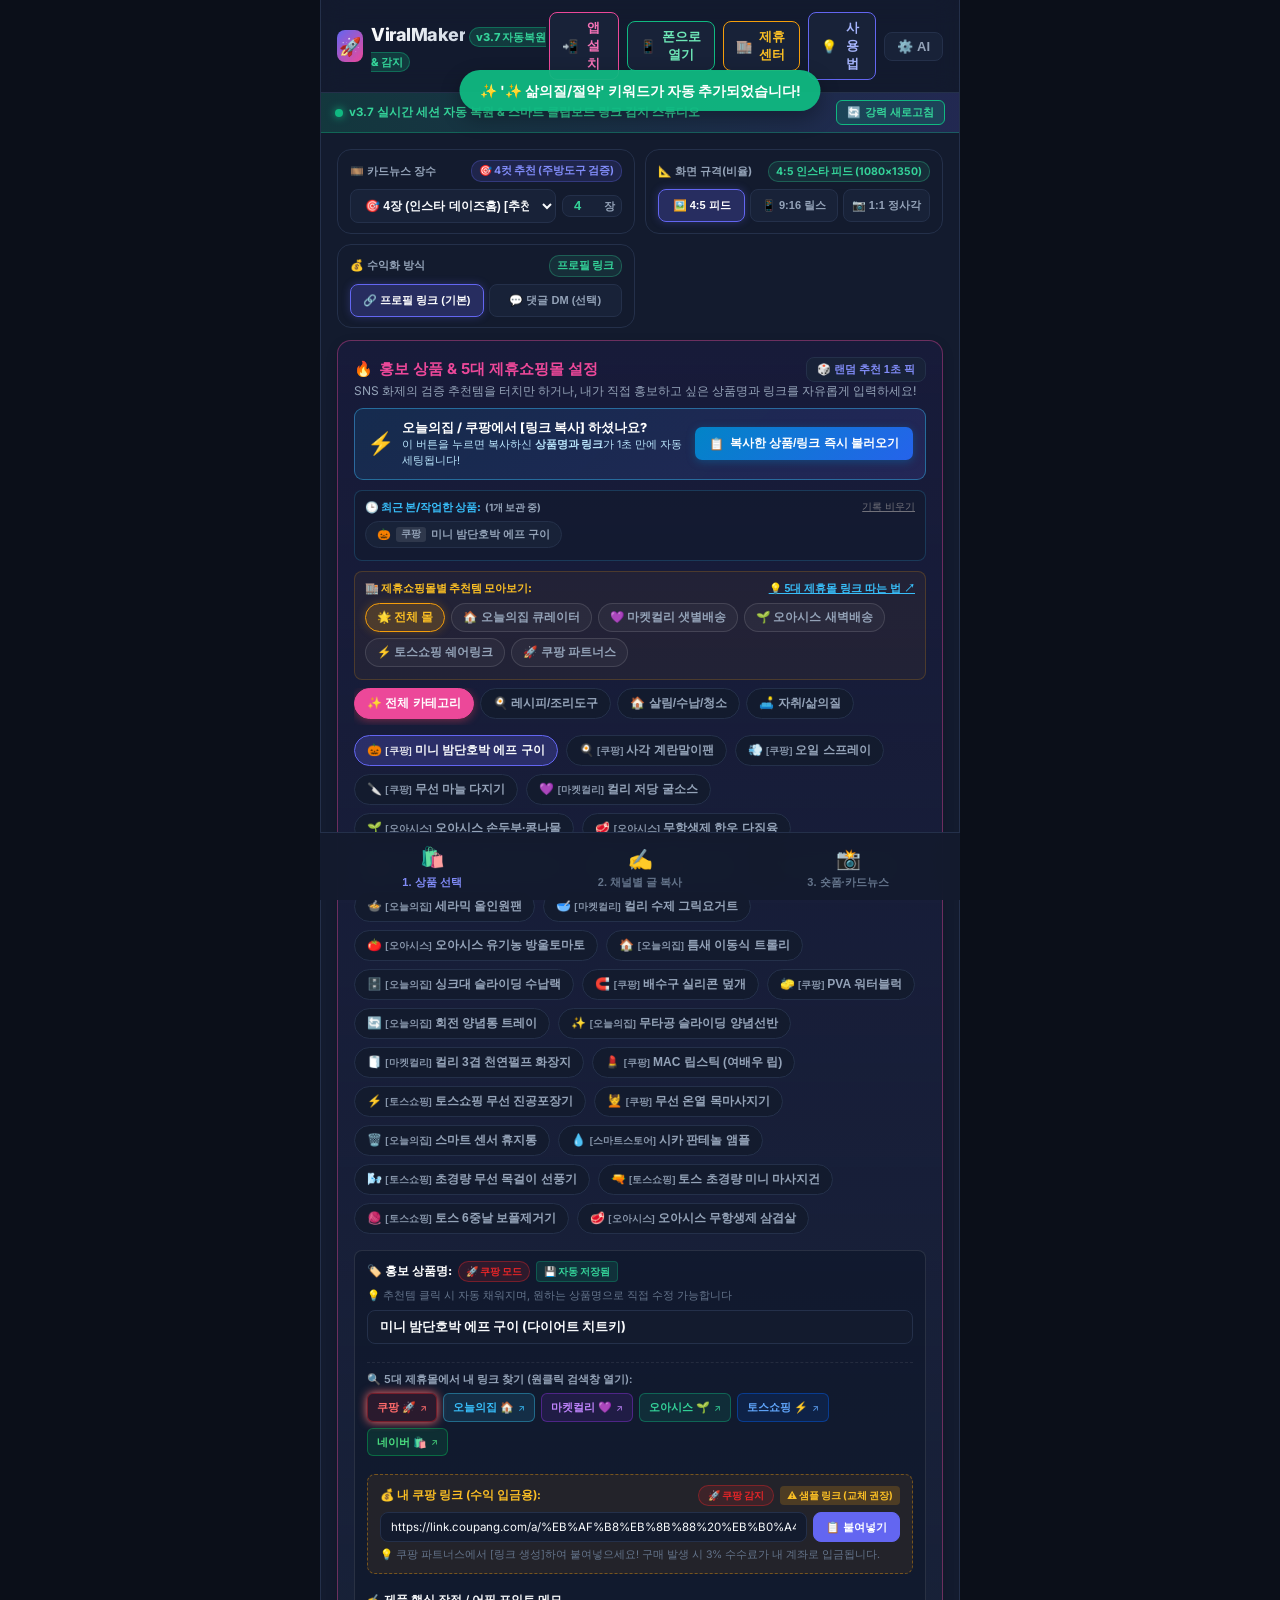
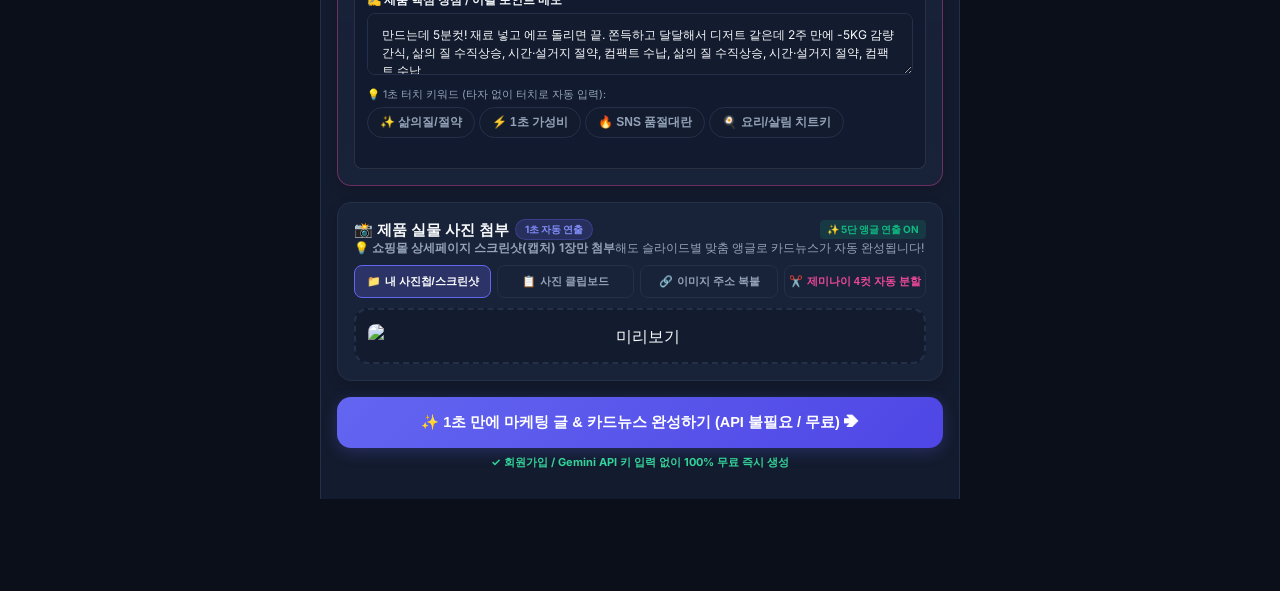
==== viralmaker_portable.html @ d04eb34d "ViralMaker v3.7: 실시간 세션 자동 복원 & 스마트 클립보드 링크 감지 & 최근 작업 히스토리 (20260930_181345)" ====
<!DOCTYPE html>
<html lang="ko">
<head>
  <meta charset="UTF-8">
  <meta name="viewport" content="width=device-width, initial-scale=1.0, maximum-scale=1.0, user-scalable=no">
  <title>ViralMaker - 모바일 제품 홍보글 & 카드뉴스 자동 생성기</title>
  
  <!-- Fonts -->
  <link rel="preconnect" href="https://fonts.googleapis.com">
  <link rel="preconnect" href="https://fonts.gstatic.com" crossorigin>
  <link href="https://fonts.googleapis.com/css2?family=Inter:wght@400;500;600;700;800;900&family=Noto+Sans+JP:wght@400;500;700;900&family=Noto+Sans+KR:wght@400;500;700;900&display=swap" rel="stylesheet">
  
  <!-- Cache Control (항상 최신 버전 로드) -->
  <meta http-equiv="Cache-Control" content="no-cache, no-store, must-revalidate">
  <meta http-equiv="Pragma" content="no-cache">
  <meta http-equiv="Expires" content="0">

  <style>
/**
 * style.css
 * 모바일 퍼스트(Mobile-First) 반응형 디자인 시스템 & 카드뉴스 스튜디오 스타일
 */

:root {
  --bg-app: #0B0F19;
  --bg-surface: #131B2E;
  --bg-card: #182238;
  --bg-elevated: #1F2C49;
  
  --primary: #6366F1;
  --primary-hover: #4F46E5;
  --primary-light: #818CF8;
  --primary-glow: rgba(99, 102, 241, 0.25);
  
  --accent-cyan: #06B6D4;
  --accent-pink: #EC4899;
  --accent-orange: #F97316;
  
  --text-main: #F8FAFC;
  --text-muted: #94A3B8;
  --text-dim: #64748B;
  
  --border-subtle: #24304A;
  --border-active: #475569;
  
  --success: #10B981;
  --success-bg: rgba(16, 185, 129, 0.15);
  --warning: #F59E0B;
  --danger: #EF4444;

  --bottom-bar-height: 68px;
  --radius-sm: 8px;
  --radius-md: 14px;
  --radius-lg: 20px;
  --radius-full: 9999px;
}

* {
  margin: 0;
  padding: 0;
  box-sizing: border-box;
  -webkit-tap-highlight-color: transparent;
}

body {
  background-color: var(--bg-app);
  color: var(--text-main);
  font-family: -apple-system, BlinkMacSystemFont, "Apple SD Gothic Neo", "Pretendard", "Inter", sans-serif;
  line-height: 1.5;
  overflow-x: hidden;
  padding-bottom: calc(var(--bottom-bar-height) + env(safe-area-inset-bottom, 0px) + 24px);
}

/* App Container (스마트폰 최적화 최대 너비) */
.app-container {
  max-width: 640px;
  margin: 0 auto;
  min-height: 100vh;
  position: relative;
  background: var(--bg-surface);
  border-left: 1px solid var(--border-subtle);
  border-right: 1px solid var(--border-subtle);
}

/* Header */
.app-header {
  position: sticky;
  top: 0;
  z-index: 100;
  background: rgba(19, 27, 46, 0.85);
  backdrop-filter: blur(12px);
  -webkit-backdrop-filter: blur(12px);
  border-bottom: 1px solid var(--border-subtle);
  padding: 12px 16px;
  display: flex;
  justify-content: space-between;
  align-items: center;
}

.logo-wrapper {
  display: flex;
  align-items: center;
  gap: 8px;
}

.logo-icon {
  width: 32px;
  height: 32px;
  background: linear-gradient(135deg, var(--primary), var(--accent-pink));
  border-radius: var(--radius-sm);
  display: flex;
  align-items: center;
  justify-content: center;
  font-size: 18px;
}

.logo-text {
  font-size: 18px;
  font-weight: 800;
  letter-spacing: -0.5px;
  background: linear-gradient(135deg, #FFFFFF, #CBD5E1);
  -webkit-background-clip: text;
  -webkit-text-fill-color: transparent;
}

.logo-badge {
  font-size: 11px;
  font-weight: 700;
  padding: 2px 6px;
  background: var(--primary-glow);
  color: var(--primary-light);
  border: 1px solid rgba(99, 102, 241, 0.3);
  border-radius: var(--radius-full);
}

.header-actions {
  display: flex;
  gap: 8px;
  align-items: center;
}

.btn-header {
  background: var(--bg-card);
  border: 1px solid var(--border-subtle);
  color: var(--text-muted);
  font-size: 13px;
  font-weight: 600;
  padding: 6px 12px;
  border-radius: var(--radius-sm);
  cursor: pointer;
  display: flex;
  align-items: center;
  gap: 4px;
  transition: all 0.2s;
}

.btn-header:hover {
  color: var(--text-main);
  border-color: var(--primary-light);
}

/* Tabs Views */
.tab-view {
  display: none;
  padding: 16px;
  animation: fadeIn 0.25s ease-out;
}

.tab-view.active {
  display: block;
}

@keyframes fadeIn {
  from { opacity: 0; transform: translateY(6px); }
  to { opacity: 1; transform: translateY(0); }
}

/* Common Card & Form Styles */
.section-card {
  background: var(--bg-card);
  border: 1px solid var(--border-subtle);
  border-radius: var(--radius-md);
  padding: 16px;
  margin-bottom: 16px;
  box-shadow: 0 4px 12px rgba(0, 0, 0, 0.15);
}

.section-title {
  font-size: 15px;
  font-weight: 700;
  margin-bottom: 12px;
  display: flex;
  align-items: center;
  justify-content: space-between;
  gap: 8px;
}

.section-desc {
  font-size: 12px;
  color: var(--text-muted);
  margin-top: -6px;
  margin-bottom: 14px;
}

/* 🎯 2-Way Mode Selector Bar */
.mode-selector-bar {
  display: flex;
  background: var(--bg-card);
  border: 1px solid var(--border-subtle);
  border-radius: var(--radius-md);
  padding: 5px;
  gap: 8px;
  margin-bottom: 14px;
}

.mode-pill-btn {
  flex: 1;
  background: transparent;
  border: 1px solid transparent;
  border-radius: var(--radius-sm);
  padding: 10px 12px;
  cursor: pointer;
  display: flex;
  align-items: center;
  gap: 10px;
  text-align: left;
  transition: all 0.25s ease;
  user-select: none;
}

.mode-pill-btn .mode-icon {
  font-size: 22px;
  flex-shrink: 0;
}

.mode-pill-btn .mode-text-wrap {
  display: flex;
  flex-direction: column;
}

.mode-pill-btn .mode-title {
  font-size: 13px;
  font-weight: 800;
  color: var(--text-muted);
  transition: color 0.2s;
}

.mode-pill-btn .mode-sub {
  font-size: 10px;
  color: var(--text-dim);
}

.mode-pill-btn.active {
  background: linear-gradient(135deg, rgba(99, 102, 241, 0.25), rgba(236, 72, 153, 0.2));
  border-color: rgba(99, 102, 241, 0.6);
  box-shadow: 0 4px 14px rgba(99, 102, 241, 0.2);
}

.mode-pill-btn.active .mode-title {
  color: #FFFFFF;
}

.mode-pill-btn.active .mode-sub {
  color: #A5B4FC;
}

/* Preset Hero Card */
.preset-hero-card {
  border-color: rgba(236, 72, 153, 0.4);
  background: linear-gradient(180deg, rgba(30, 27, 75, 0.4) 0%, var(--bg-card) 100%);
  position: relative;
  overflow: hidden;
}

.category-scroll-row {
  display: flex;
  gap: 6px;
  overflow-x: auto;
  padding-bottom: 6px;
  margin-bottom: 10px;
  -webkit-overflow-scrolling: touch;
  scrollbar-width: none;
}
.category-scroll-row::-webkit-scrollbar {
  display: none;
}

.selected-product-summary {
  background: rgba(15, 23, 42, 0.65);
  border: 1px solid rgba(255, 255, 255, 0.1);
  border-radius: var(--radius-sm);
  padding: 10px 12px;
  display: flex;
  flex-direction: column;
  gap: 8px;
  margin-top: 10px;
}

.selected-product-header {
  display: flex;
  justify-content: space-between;
  align-items: center;
  flex-wrap: wrap;
  gap: 6px;
}

.platform-search-hint {
  font-size: 10.5px;
  color: var(--text-dim);
}

.platform-mini-badge {
  font-size: 10px;
  font-weight: 700;
  padding: 2px 7px;
  border-radius: 9999px;
  background: rgba(228, 37, 40, 0.15);
  color: #ff6b6b;
  border: 1px solid rgba(228, 37, 40, 0.3);
  transition: all 0.2s ease;
}

.platform-search-toolbar {
  display: flex;
  flex-direction: column;
  gap: 6px;
  border-top: 1px dashed rgba(255, 255, 255, 0.08);
  padding-top: 8px;
}

.platform-search-label {
  font-size: 11px;
  font-weight: 600;
  color: var(--text-muted);
}

.platform-btn-row {
  display: flex;
  flex-wrap: wrap;
  gap: 6px;
}

.platform-quick-btn {
  display: inline-flex;
  align-items: center;
  gap: 4px;
  padding: 5px 9px;
  font-size: 11px;
  font-weight: 600;
  border-radius: 6px;
  text-decoration: none;
  cursor: pointer;
  transition: all 0.2s cubic-bezier(0.16, 1, 0.3, 1);
  border: 1px solid rgba(255, 255, 255, 0.08);
  background: rgba(255, 255, 255, 0.04);
  color: var(--text-main);
  user-select: none;
}

.platform-quick-btn:hover {
  transform: translateY(-1px);
  filter: brightness(1.2);
  box-shadow: 0 4px 12px rgba(0, 0, 0, 0.3);
}

.platform-quick-btn.active {
  box-shadow: 0 0 10px currentColor;
  font-weight: 700;
}

.platform-quick-btn.coupang {
  border-color: rgba(228, 37, 40, 0.4);
  background: rgba(228, 37, 40, 0.12);
  color: #ff6b6b;
}

.platform-quick-btn.ohou {
  border-color: rgba(53, 197, 240, 0.4);
  background: rgba(53, 197, 240, 0.12);
  color: #38bdf8;
}

.platform-quick-btn.kurly {
  border-color: rgba(147, 51, 234, 0.4);
  background: rgba(147, 51, 234, 0.12);
  color: #c084fc;
}

.platform-quick-btn.oasis {
  border-color: rgba(16, 185, 129, 0.4);
  background: rgba(16, 185, 129, 0.12);
  color: #34d399;
}

.platform-quick-btn.toss {
  border-color: rgba(0, 100, 255, 0.4);
  background: rgba(0, 100, 255, 0.12);
  color: #60a5fa;
}

.platform-quick-btn.smartstore {
  border-color: rgba(3, 199, 90, 0.4);
  background: rgba(3, 199, 90, 0.12);
  color: #4ade80;
}

.platform-pill {
  font-size: 11px;
  font-weight: 700;
  padding: 2px 9px;
  border-radius: 9999px;
  background: rgba(99, 102, 241, 0.15);
  color: #a5b4fc;
  border: 1px solid rgba(99, 102, 241, 0.3);
  transition: all 0.2s ease;
}

/* 🏬 5대 제휴쇼핑몰 모아보기 필터 바 (짤림 현상 원천 방지: 자동 줄바꿈) */
.platform-filter-bar {
  display: flex;
  gap: 6px;
  flex-wrap: wrap;
  padding-bottom: 4px;
}

.platform-filter-chip {
  padding: 6px 11px;
  font-size: 11.5px;
  font-weight: 700;
  border-radius: 20px;
  border: 1px solid rgba(255, 255, 255, 0.12);
  background: rgba(255, 255, 255, 0.04);
  color: var(--text-muted);
  cursor: pointer;
  white-space: nowrap;
  display: inline-flex;
  align-items: center;
  gap: 4px;
  transition: all 0.2s cubic-bezier(0.16, 1, 0.3, 1);
  user-select: none;
}

.platform-filter-chip:hover {
  transform: translateY(-1px);
  border-color: rgba(255, 255, 255, 0.3);
  color: #FFFFFF;
}

.platform-filter-chip.active {
  background: rgba(245, 158, 11, 0.2);
  border-color: #f59e0b;
  color: #fbbf24;
  box-shadow: 0 0 10px rgba(245, 158, 11, 0.25);
}

.platform-filter-chip[data-platform="ohou"].active {
  background: rgba(56, 189, 248, 0.2);
  border-color: #38bdf8;
  color: #38bdf8;
  box-shadow: 0 0 10px rgba(56, 189, 248, 0.25);
}

.platform-filter-chip[data-platform="kurly"].active {
  background: rgba(192, 132, 252, 0.2);
  border-color: #c084fc;
  color: #c084fc;
  box-shadow: 0 0 10px rgba(192, 132, 252, 0.25);
}

.platform-filter-chip[data-platform="oasis"].active {
  background: rgba(52, 211, 153, 0.2);
  border-color: #34d399;
  color: #34d399;
  box-shadow: 0 0 10px rgba(52, 211, 153, 0.25);
}

.platform-filter-chip[data-platform="toss"].active {
  background: rgba(96, 165, 250, 0.2);
  border-color: #60a5fa;
  color: #60a5fa;
  box-shadow: 0 0 10px rgba(96, 165, 250, 0.25);
}

.platform-filter-chip[data-platform="coupang"].active {
  background: rgba(255, 107, 107, 0.2);
  border-color: #ff6b6b;
  color: #ff6b6b;
  box-shadow: 0 0 10px rgba(255, 107, 107, 0.25);
}

/* 🏬 5대 제휴센터 모달 카드 */
.affiliate-modal-card {
  max-width: 520px;
  width: 95%;
  text-align: left;
  padding: 22px 18px;
  max-height: 85vh;
  overflow-y: auto;
  border: 1px solid rgba(245, 158, 11, 0.4);
}

.affiliate-mall-card {
  background: var(--bg-surface);
  border: 1px solid var(--border-subtle);
  border-radius: var(--radius-sm);
  padding: 12px 14px;
  margin-bottom: 10px;
  transition: border-color 0.2s;
}

.affiliate-mall-card:hover {
  border-color: var(--primary-light);
}

.affiliate-mall-header {
  display: flex;
  justify-content: space-between;
  align-items: center;
  margin-bottom: 6px;
}

.affiliate-mall-title {
  font-size: 13.5px;
  font-weight: 800;
  display: flex;
  align-items: center;
  gap: 6px;
}

.affiliate-mall-commission {
  font-size: 11px;
  font-weight: 800;
  padding: 2px 7px;
  border-radius: 4px;
}

.affiliate-mall-how {
  font-size: 11px;
  color: var(--text-muted);
  line-height: 1.45;
  margin-bottom: 8px;
  white-space: pre-line;
}

.affiliate-mall-actions {
  display: flex;
  gap: 6px;
}

.affiliate-mall-btn {
  font-size: 11px;
  font-weight: 700;
  padding: 6px 10px;
  border-radius: 6px;
  border: 1px solid rgba(255, 255, 255, 0.15);
  background: rgba(255, 255, 255, 0.06);
  color: var(--text-main);
  text-decoration: none;
  cursor: pointer;
  display: inline-flex;
  align-items: center;
  gap: 4px;
}

.affiliate-mall-btn:hover {
  background: rgba(255, 255, 255, 0.12);
  color: #fff;
}

.photo-upload-card {
  margin-top: 12px;
}

.tag-optional {
  font-size: 10px;
  font-weight: 700;
  padding: 2px 7px;
  border-radius: 4px;
  background: rgba(148, 163, 184, 0.15);
  color: var(--text-dim);
}

.upload-box.compact {
  padding: 14px 12px;
}

.input-group {
  margin-bottom: 14px;
  display: flex;
  flex-direction: column;
  gap: 6px;
}

.input-label {
  font-size: 13px;
  font-weight: 600;
  color: var(--text-main);
  display: flex;
  align-items: center;
  gap: 6px;
}

.input-label span.req {
  color: var(--accent-pink);
}

.input-control, .textarea-control, .select-control {
  width: 100%;
  background: var(--bg-surface);
  border: 1px solid var(--border-subtle);
  color: var(--text-main);
  padding: 12px 14px;
  border-radius: var(--radius-sm);
  font-size: 14px;
  font-family: inherit;
  transition: border-color 0.2s, box-shadow 0.2s;
}

.input-control:focus, .textarea-control:focus, .select-control:focus {
  outline: none;
  border-color: var(--primary);
  box-shadow: 0 0 0 3px var(--primary-glow);
}

.textarea-control {
  resize: vertical;
  min-height: 80px;
  line-height: 1.5;
}

/* Sample Presets Quick Load Chips */
.preset-chips {
  display: flex;
  gap: 8px;
  overflow-x: auto;
  padding-bottom: 6px;
  margin-bottom: 14px;
}

.preset-chip {
  background: var(--bg-surface);
  border: 1px solid var(--border-subtle);
  color: var(--text-muted);
  font-size: 12px;
  font-weight: 600;
  padding: 6px 12px;
  border-radius: var(--radius-full);
  cursor: pointer;
  white-space: nowrap;
  transition: all 0.2s;
}

.preset-chip:hover, .preset-chip.active {
  background: var(--primary-glow);
  border-color: var(--primary);
  color: var(--text-main);
}

.viral-cat-btn {
  background: var(--bg-surface);
  border: 1px solid var(--border-subtle);
  color: var(--text-muted);
  font-size: 12px;
  font-weight: 700;
  padding: 6px 12px;
  border-radius: var(--radius-full);
  cursor: pointer;
  white-space: nowrap;
  transition: all 0.2s;
}

.viral-cat-btn.active {
  background: var(--accent-pink);
  border-color: var(--accent-pink);
  color: #ffffff;
  box-shadow: 0 2px 8px rgba(244, 63, 94, 0.4);
}


/* Image Upload Area */
.upload-box {
  border: 2px dashed var(--border-subtle);
  background: var(--bg-surface);
  border-radius: var(--radius-md);
  padding: 20px 16px;
  text-align: center;
  cursor: pointer;
  transition: all 0.2s;
  display: flex;
  flex-direction: column;
  align-items: center;
  justify-content: center;
  gap: 8px;
}

.upload-box:hover {
  border-color: var(--primary);
  background: rgba(99, 102, 241, 0.05);
}

.upload-preview {
  width: 100%;
  max-height: 180px;
  object-fit: cover;
  border-radius: var(--radius-sm);
  display: none;
}

/* Action Buttons */
.btn-primary-large {
  width: 100%;
  background: linear-gradient(135deg, var(--primary), var(--primary-hover));
  color: #FFFFFF;
  border: none;
  padding: 16px;
  border-radius: var(--radius-md);
  font-size: 16px;
  font-weight: 700;
  cursor: pointer;
  box-shadow: 0 4px 15px var(--primary-glow);
  display: flex;
  align-items: center;
  justify-content: center;
  gap: 8px;
  transition: transform 0.15s ease, filter 0.2s ease;
}

.btn-primary-large:active {
  transform: scale(0.98);
  filter: brightness(1.1);
}

/* Channel Navigation (Tab 2) */
.channel-nav-container {
  margin-bottom: 12px;
}

.primary-channel-pills {
  display: grid;
  grid-template-columns: repeat(3, 1fr);
  gap: 8px;
  margin-bottom: 8px;
}

.primary-channel-pills .channel-pill {
  display: flex;
  flex-direction: column;
  align-items: center;
  justify-content: center;
  text-align: center;
  padding: 10px 6px;
  min-width: 0;
  gap: 4px;
  border-radius: var(--radius-sm);
  background: var(--bg-surface);
  border: 1px solid var(--border-subtle);
  transition: all 0.2s ease;
}

.primary-channel-pills .channel-pill .ch-icon {
  font-size: 20px;
}

.primary-channel-pills .channel-pill .ch-info {
  display: flex;
  flex-direction: column;
  align-items: center;
  gap: 2px;
  width: 100%;
}

.primary-channel-pills .channel-pill .ch-name {
  font-size: 12px;
  font-weight: 700;
  color: var(--text-main);
  white-space: nowrap;
  overflow: hidden;
  text-overflow: ellipsis;
}

.primary-channel-pills .channel-pill .ch-badge {
  font-size: 9px;
  padding: 2px 6px;
  border-radius: 4px;
  background: rgba(255, 255, 255, 0.1);
  color: var(--text-muted);
  font-weight: 600;
}

.primary-channel-pills .channel-pill .ch-badge.hot {
  background: rgba(239, 68, 68, 0.25);
  color: #FCA5A5;
  border: 1px solid rgba(239, 68, 68, 0.4);
}

.primary-channel-pills .channel-pill.active {
  background: linear-gradient(135deg, rgba(99, 102, 241, 0.35), rgba(168, 85, 247, 0.3));
  border-color: var(--primary);
  box-shadow: 0 4px 12px var(--primary-glow);
}

.primary-channel-pills .channel-pill.active .ch-name {
  color: #FFFFFF;
}

.global-channels-drawer {
  background: var(--bg-surface);
  border: 1px solid var(--border-subtle);
  border-radius: var(--radius-sm);
  padding: 8px 12px;
  font-size: 12px;
  color: var(--text-muted);
  margin-top: 6px;
}

.global-channels-drawer summary {
  cursor: pointer;
  font-weight: 700;
  outline: none;
  user-select: none;
}

.global-pills-row {
  display: flex;
  gap: 8px;
  margin-top: 8px;
  flex-wrap: wrap;
}

.global-pills-row .channel-pill {
  flex: 1;
  padding: 8px 10px;
  font-size: 11px;
}

.channel-pill {
  background: var(--bg-surface);
  border: 1px solid var(--border-subtle);
  color: var(--text-muted);
  font-size: 12px;
  font-weight: 700;
  padding: 7px 12px;
  border-radius: var(--radius-sm);
  cursor: pointer;
  display: flex;
  align-items: center;
  gap: 6px;
  transition: all 0.2s;
  flex: 1;
  min-width: 130px;
  justify-content: center;
}

.channel-pill:hover {
  border-color: var(--primary-light);
  color: var(--text-main);
}

.channel-pill.active {
  background: var(--primary);
  border-color: var(--primary);
  color: #FFFFFF;
  box-shadow: 0 2px 10px var(--primary-glow);
}

.pill-badge {
  font-size: 10px;
  padding: 1px 6px;
  border-radius: 4px;
  background: rgba(255, 255, 255, 0.15);
  color: #FFFFFF;
  font-weight: 600;
}

.channel-pill.active .pill-badge {
  background: rgba(0, 0, 0, 0.25);
}

.channel-info-box {
  background: var(--bg-surface);
  border-left: 3px solid var(--primary);
  padding: 10px 12px;
  border-radius: var(--radius-sm);
  font-size: 12px;
  color: var(--text-muted);
  margin-bottom: 12px;
  line-height: 1.4;
}

/* CardNews Photo Info Bar */
.cardnews-photo-bar {
  display: flex;
  justify-content: space-between;
  align-items: center;
  background: rgba(99, 102, 241, 0.08);
  border: 1px solid rgba(99, 102, 241, 0.25);
  border-radius: var(--radius-sm);
  padding: 8px 12px;
  margin-bottom: 12px;
  gap: 8px;
}

/* Copy Output Area */
.copy-textarea {
  width: 100%;
  height: 280px;
  background: var(--bg-surface);
  border: 1px solid var(--border-subtle);
  border-radius: var(--radius-sm);
  color: var(--text-main);
  padding: 14px;
  font-size: 14px;
  line-height: 1.6;
  font-family: inherit;
  resize: vertical;
}

.copy-footer-actions {
  display: flex;
  justify-content: space-between;
  align-items: center;
  margin-top: 10px;
  flex-wrap: wrap;
  gap: 8px;
}

.char-counter {
  font-size: 12px;
  color: var(--text-dim);
}

.btn-copy {
  background: linear-gradient(135deg, var(--primary), var(--primary-hover));
  color: #FFFFFF;
  border: none;
  padding: 10px 20px;
  border-radius: var(--radius-sm);
  font-size: 14px;
  font-weight: 700;
  cursor: pointer;
  display: flex;
  align-items: center;
  gap: 6px;
  transition: transform 0.1s ease;
}

.btn-copy:active {
  transform: scale(0.97);
}

.btn-regen {
  background: var(--bg-surface);
  color: var(--text-muted);
  border: 1px solid var(--border-subtle);
  padding: 10px 14px;
  border-radius: var(--radius-sm);
  font-size: 13px;
  font-weight: 600;
  cursor: pointer;
}

/* Threads 2-Step Safety Panel */
.threads-safety-banner {
  background: linear-gradient(135deg, rgba(16, 185, 129, 0.15), rgba(59, 130, 246, 0.15));
  border: 1px solid rgba(16, 185, 129, 0.4);
  border-radius: var(--radius-sm);
  padding: 10px 14px;
  margin-bottom: 14px;
  font-size: 12px;
  line-height: 1.5;
  color: #34D399;
}

.threads-step-box {
  background: var(--bg-surface);
  border: 1px solid var(--border-subtle);
  border-radius: var(--radius-sm);
  padding: 12px;
  margin-bottom: 12px;
}

.threads-step-header {
  display: flex;
  justify-content: space-between;
  align-items: center;
  margin-bottom: 8px;
  flex-wrap: wrap;
  gap: 6px;
}

.threads-step-title {
  font-size: 13px;
  font-weight: 700;
  color: var(--text-main);
  display: flex;
  align-items: center;
  gap: 6px;
}

.btn-copy-step {
  background: linear-gradient(135deg, var(--primary), var(--primary-hover));
  color: #FFFFFF;
  border: none;
  padding: 6px 14px;
  border-radius: var(--radius-sm);
  font-size: 12px;
  font-weight: 700;
  cursor: pointer;
  display: flex;
  align-items: center;
  gap: 4px;
  transition: transform 0.1s ease;
}

.btn-copy-step:active {
  transform: scale(0.96);
}

.btn-copy-step.comment-btn {
  background: linear-gradient(135deg, #10B981, #059669);
}


/* Card News Studio (Tab 3) */
.cardnews-controls {
  display: flex;
  gap: 8px;
  align-items: center;
  margin-bottom: 12px;
  flex-wrap: wrap;
}

.ratio-toggle {
  display: flex;
  background: var(--bg-surface);
  border-radius: var(--radius-sm);
  padding: 3px;
  border: 1px solid var(--border-subtle);
  gap: 4px;
}

.ratio-btn {
  background: var(--bg-card);
  border: 1px solid var(--border-subtle);
  color: var(--text-muted);
  font-size: 11.5px;
  font-weight: 700;
  padding: 6px 10px;
  border-radius: 6px;
  cursor: pointer;
  transition: all 0.2s cubic-bezier(0.4, 0, 0.2, 1);
  display: inline-flex;
  align-items: center;
  justify-content: center;
  gap: 3px;
}

.ratio-btn:hover {
  color: var(--text-main);
  border-color: rgba(99, 102, 241, 0.4);
}

.ratio-btn.active {
  background: linear-gradient(135deg, #10b981, #059669);
  border-color: #10b981;
  color: #FFFFFF;
  font-weight: 800;
  box-shadow: 0 2px 10px rgba(16, 185, 129, 0.4);
}

.ratio-btn.active[data-ratio="9:16"] {
  background: linear-gradient(135deg, #6366f1, #4f46e5);
  border-color: #6366f1;
  box-shadow: 0 2px 10px rgba(99, 102, 241, 0.4);
}

.ratio-btn.active[data-ratio="1:1"] {
  background: linear-gradient(135deg, #ec4899, #db2777);
  border-color: #ec4899;
  box-shadow: 0 2px 10px rgba(236, 72, 153, 0.4);
}

.pill-tag-rec {
  font-size: 9px;
  padding: 1px 5px;
  border-radius: 4px;
  background: rgba(255, 255, 255, 0.25);
  color: #FFFFFF;
  font-weight: 800;
  margin-left: 2px;
}

/* 📐 캔버스 바로 위 원터치 화면 규격 바 */
.canvas-ratio-quick-bar {
  display: flex;
  align-items: center;
  justify-content: space-between;
  gap: 8px;
  margin-bottom: 12px;
  background: var(--bg-surface);
  padding: 9px 12px;
  border-radius: var(--radius-md);
  border: 1px solid rgba(99, 102, 241, 0.3);
  box-shadow: 0 2px 8px rgba(0, 0, 0, 0.15);
}

.ratio-header-left {
  display: flex;
  align-items: center;
  gap: 6px;
  white-space: nowrap;
}

.current-ratio-label {
  font-size: 11.5px;
  font-weight: 800;
  color: #34d399;
}

.ratio-btn-group {
  display: flex;
  gap: 5px;
  flex-wrap: wrap;
  justify-content: flex-end;
}

.lang-btn {
  transition: all 0.2s ease;
}

.lang-btn:active {
  transform: scale(0.96);
}

/* Canvas Preview Wrapper */
.canvas-wrapper {
  position: relative;
  width: 100%;
  min-height: 380px;
  display: flex;
  justify-content: center;
  align-items: center;
  margin-bottom: 14px;
  background: #000000;
  border-radius: var(--radius-md);
  padding: 14px;
  box-shadow: inset 0 2px 12px rgba(0, 0, 0, 0.7);
  overflow: hidden;
}

/* 캔버스 상단 우측 실시간 비율 뱃지 */
.canvas-ratio-badge {
  position: absolute;
  top: 10px;
  right: 12px;
  background: rgba(15, 23, 42, 0.9);
  backdrop-filter: blur(8px);
  border: 1px solid rgba(52, 211, 153, 0.6);
  border-radius: 20px;
  padding: 3px 10px;
  font-size: 11px;
  color: #34d399;
  font-weight: 800;
  pointer-events: none;
  z-index: 5;
  letter-spacing: -0.2px;
  box-shadow: 0 4px 12px rgba(0, 0, 0, 0.5);
  transition: all 0.25s ease;
}

#cardnews-canvas {
  width: 100%;
  max-width: 340px;
  height: auto;
  aspect-ratio: 4 / 5;
  border-radius: var(--radius-sm);
  box-shadow: 0 10px 30px rgba(0, 0, 0, 0.5);
  transition: max-width 0.25s cubic-bezier(0.4, 0, 0.2, 1), aspect-ratio 0.25s cubic-bezier(0.4, 0, 0.2, 1);
  display: block;
}

/* Slide Navigation Bar */
.slide-nav {
  display: flex;
  justify-content: space-between;
  align-items: center;
  background: var(--bg-surface);
  border: 1px solid var(--border-subtle);
  border-radius: var(--radius-md);
  padding: 10px 14px;
  margin-bottom: 16px;
}

.slide-nav-btn {
  background: var(--bg-card);
  border: 1px solid var(--border-subtle);
  color: var(--text-main);
  padding: 8px 14px;
  border-radius: var(--radius-sm);
  font-size: 13px;
  font-weight: 700;
  cursor: pointer;
}

.slide-nav-btn:disabled {
  opacity: 0.4;
  cursor: not-allowed;
}

.slide-indicator-text {
  font-size: 14px;
  font-weight: 800;
  color: var(--text-main);
}

/* Theme selector bar */
.theme-selector {
  display: flex;
  gap: 8px;
  overflow-x: auto;
  padding-bottom: 8px;
  margin-bottom: 14px;
}

.theme-chip {
  flex-shrink: 0;
  display: flex;
  align-items: center;
  gap: 6px;
  background: var(--bg-surface);
  border: 1px solid var(--border-subtle);
  padding: 6px 12px;
  border-radius: var(--radius-full);
  font-size: 12px;
  font-weight: 600;
  color: var(--text-muted);
  cursor: pointer;
}

.theme-chip.active {
  border-color: var(--primary);
  color: #FFFFFF;
  background: var(--primary-glow);
}

.theme-dot {
  width: 12px;
  height: 12px;
  border-radius: 50%;
}

/* Quick Download Actions Grid */
.download-grid {
  display: grid;
  grid-template-columns: 1fr 1fr;
  gap: 10px;
  margin-top: 14px;
}

.btn-download-action {
  background: var(--bg-surface);
  border: 1px solid var(--border-subtle);
  color: var(--text-main);
  padding: 12px;
  border-radius: var(--radius-sm);
  font-size: 13px;
  font-weight: 700;
  cursor: pointer;
  display: flex;
  align-items: center;
  justify-content: center;
  gap: 6px;
  transition: all 0.2s;
}

.btn-download-action.primary {
  background: var(--primary);
  border-color: var(--primary);
  color: #FFFFFF;
  grid-column: span 2;
  font-size: 15px;
  padding: 14px;
}

.btn-download-action:hover {
  border-color: var(--primary);
}

/* Instagram Feed Simulator (Tab 4) */
.insta-simulator {
  background: #000000;
  border: 1px solid var(--border-subtle);
  border-radius: var(--radius-md);
  overflow: hidden;
  max-width: 420px;
  margin: 0 auto;
}

.insta-header {
  padding: 12px 14px;
  display: flex;
  align-items: center;
  justify-content: space-between;
  border-bottom: 1px solid #1A1A1A;
}

.insta-profile {
  display: flex;
  align-items: center;
  gap: 10px;
}

.insta-avatar {
  width: 34px;
  height: 34px;
  border-radius: 50%;
  background: linear-gradient(135deg, #F59E0B, #EC4899, #8B5CF6);
  padding: 2px;
}

.insta-avatar-inner {
  width: 100%;
  height: 100%;
  border-radius: 50%;
  background: #182238;
  display: flex;
  align-items: center;
  justify-content: center;
  font-size: 14px;
}

.insta-name {
  font-size: 13px;
  font-weight: 700;
  color: #FFFFFF;
}

.insta-image-preview {
  width: 100%;
  display: block;
}

.insta-actions-bar {
  padding: 10px 14px;
  display: flex;
  justify-content: space-between;
  font-size: 20px;
  color: #FFFFFF;
}

.insta-caption-box {
  padding: 0 14px 14px 14px;
  font-size: 13px;
  line-height: 1.5;
  color: #E2E8F0;
  white-space: pre-wrap;
  max-height: 200px;
  overflow-y: auto;
}

/* Bottom Navigation Bar (Fixed for Mobile) */
.bottom-nav {
  position: fixed;
  bottom: 0;
  left: 0;
  right: 0;
  max-width: 640px;
  margin: 0 auto;
  height: calc(var(--bottom-bar-height) + env(safe-area-inset-bottom, 0px));
  background: rgba(19, 27, 46, 0.95);
  backdrop-filter: blur(14px);
  -webkit-backdrop-filter: blur(14px);
  border-top: 1px solid var(--border-subtle);
  display: flex;
  justify-content: space-around;
  align-items: flex-start;
  z-index: 200;
  padding: 6px 8px env(safe-area-inset-bottom, 0px) 8px;
}

.nav-item {
  flex: 1;
  background: none;
  border: none;
  display: flex;
  flex-direction: column;
  align-items: center;
  justify-content: center;
  gap: 4px;
  color: var(--text-dim);
  cursor: pointer;
  padding: 8px 0;
  transition: all 0.2s;
}

.nav-icon {
  font-size: 20px;
  transition: transform 0.2s;
}

.nav-label {
  font-size: 11px;
  font-weight: 600;
}

.nav-item.active {
  color: var(--primary-light);
}

.nav-item.active .nav-icon {
  transform: translateY(-2px);
}

/* Mobile Image Save Modal */
.modal-overlay {
  position: fixed;
  top: 0;
  left: 0;
  right: 0;
  bottom: 0;
  background: rgba(0, 0, 0, 0.85);
  backdrop-filter: blur(6px);
  z-index: 1000;
  display: none;
  align-items: center;
  justify-content: center;
  padding: 20px;
}

.modal-overlay.active {
  display: flex;
}

.modal-card {
  background: var(--bg-card);
  border: 1px solid var(--border-subtle);
  border-radius: var(--radius-lg);
  max-width: 440px;
  width: 100%;
  padding: 20px;
  box-shadow: 0 20px 40px rgba(0, 0, 0, 0.5);
  text-align: center;
}

.modal-image {
  width: 100%;
  max-height: 55vh;
  object-fit: contain;
  border-radius: var(--radius-md);
  margin-bottom: 14px;
  border: 1px solid var(--border-subtle);
}

.modal-tip {
  font-size: 13px;
  color: var(--accent-cyan);
  font-weight: 700;
  margin-bottom: 16px;
  background: rgba(6, 182, 212, 0.1);
  padding: 10px;
  border-radius: var(--radius-sm);
}

/* Modal Multi-Gallery Safe Save Styles */
.modal-gallery-container {
  max-height: 58vh;
  overflow-y: auto;
  display: flex;
  flex-direction: column;
  gap: 14px;
  margin-bottom: 12px;
  padding-right: 4px;
  -webkit-overflow-scrolling: touch;
}

.modal-gallery-item {
  background: var(--bg-surface);
  border: 1px solid var(--border-subtle);
  border-radius: var(--radius-md);
  padding: 10px;
  text-align: center;
}

.modal-gallery-item-header {
  display: flex;
  justify-content: space-between;
  align-items: center;
  margin-bottom: 8px;
}

.modal-gallery-item-title {
  font-size: 12px;
  font-weight: 800;
  color: #fbbf24;
}

.modal-gallery-btn-save {
  font-size: 11px;
  padding: 5px 12px;
  border-radius: 6px;
  background: var(--primary);
  color: #ffffff;
  border: none;
  font-weight: 700;
  cursor: pointer;
  display: inline-flex;
  align-items: center;
  gap: 4px;
  transition: background 0.2s;
}

.modal-gallery-btn-save:hover {
  background: var(--primary-hover);
}

.modal-gallery-item img {
  width: 100%;
  max-height: 380px;
  object-fit: contain;
  border-radius: var(--radius-sm);
  display: block;
  margin: 0 auto 6px auto;
  border: 1px solid rgba(255, 255, 255, 0.08);
  box-shadow: 0 4px 14px rgba(0, 0, 0, 0.3);
}

.modal-gallery-item-hint {
  font-size: 10.5px;
  color: var(--text-dim);
}

/* Toast Feedback */
.toast-msg {
  position: fixed;
  top: 70px;
  left: 50%;
  transform: translateX(-50%) translateY(-20px);
  background: rgba(16, 185, 129, 0.95);
  color: #FFFFFF;
  padding: 10px 20px;
  border-radius: var(--radius-full);
  font-size: 14px;
  font-weight: 700;
  box-shadow: 0 8px 20px rgba(0, 0, 0, 0.3);
  z-index: 9999;
  opacity: 0;
  pointer-events: none;
  transition: all 0.3s cubic-bezier(0.4, 0, 0.2, 1);
  display: flex;
  align-items: center;
  gap: 8px;
}

.toast-msg.show {
  transform: translateX(-50%) translateY(0);
  opacity: 1;
}

/* Responsive adjustments */
@media (max-width: 480px) {
  .app-header {
    padding: 10px 14px;
  }
  .section-card {
    padding: 14px;
  }
  .copy-textarea {
    height: 240px;
  }
}

/* Card News Action Stack & Glowing Save (Tab 3) */
.cardnews-action-stack {
  display: flex;
  flex-direction: column;
  gap: 10px;
  margin-top: 14px;
}

.glowing-btn-save {
  background: linear-gradient(135deg, #10B981 0%, #059669 100%) !important;
  color: #FFFFFF !important;
  box-shadow: 0 4px 18px rgba(16, 185, 129, 0.45) !important;
  padding: 16px;
  font-size: 16px;
  font-weight: 800;
  border-radius: var(--radius-md);
  display: flex;
  align-items: center;
  justify-content: center;
  gap: 8px;
  cursor: pointer;
  animation: pulseGlow 2.5s infinite;
}

.glowing-btn {
  animation: pulseGlow 2.5s infinite;
}

@keyframes pulseGlow {
  0% {
    box-shadow: 0 0 0 0 rgba(99, 102, 241, 0.6);
  }
  70% {
    box-shadow: 0 0 0 12px rgba(99, 102, 241, 0);
  }
  100% {
    box-shadow: 0 0 0 0 rgba(99, 102, 241, 0);
  }
}

.sub-download-row {
  display: flex;
  gap: 8px;
}

.btn-sub-action {
  flex: 1;
  padding: 11px;
  font-size: 12px;
  font-weight: 700;
  background: var(--bg-card);
  border: 1px solid var(--border-subtle);
  border-radius: var(--radius-sm);
  color: var(--text-main);
  cursor: pointer;
  display: flex;
  align-items: center;
  justify-content: center;
  gap: 4px;
  transition: all 0.2s;
}

.btn-sub-action:active {
  transform: scale(0.97);
  background: var(--bg-elevated);
}

.cardnews-settings-accordion {
  border: 1px solid var(--border-subtle);
  border-radius: var(--radius-md);
  background: var(--bg-card);
}

.cardnews-settings-accordion summary {
  cursor: pointer;
  outline: none;
  user-select: none;
  list-style: none;
}
.cardnews-settings-accordion summary::-webkit-details-marker {
  display: none;
}

/* Guide Modal (30s Quick Tutorial) */
.guide-modal-card {
  max-width: 460px;
  text-align: left;
  padding: 24px 20px;
  border: 1px solid rgba(99, 102, 241, 0.4);
}

.guide-modal-header {
  margin-bottom: 14px;
}

.guide-modal-badge {
  display: inline-block;
  font-size: 11px;
  font-weight: 800;
  background: rgba(99, 102, 241, 0.2);
  color: var(--primary-light);
  padding: 3px 8px;
  border-radius: 4px;
  margin-bottom: 6px;
}

.guide-modal-title {
  font-size: 17px;
  font-weight: 900;
  color: #FFFFFF;
}

.guide-steps-container {
  display: flex;
  flex-direction: column;
  gap: 10px;
}

.guide-step-card {
  display: flex;
  gap: 12px;
  align-items: flex-start;
  background: var(--bg-surface);
  border: 1px solid var(--border-subtle);
  border-radius: var(--radius-sm);
  padding: 12px;
}

.step-num-bubble {
  width: 26px;
  height: 26px;
  border-radius: 50%;
  background: linear-gradient(135deg, var(--primary), var(--accent-pink));
  color: #FFFFFF;
  font-weight: 900;
  font-size: 13px;
  display: flex;
  align-items: center;
  justify-content: center;
  flex-shrink: 0;
}

.guide-step-card .step-content {
  flex: 1;
}

.guide-step-card .step-title {
  font-size: 13px;
  font-weight: 800;
  color: #FFFFFF;
  display: block;
  margin-bottom: 3px;
}

.guide-step-card .step-desc {
  font-size: 11px;
  color: var(--text-muted);
  line-height: 1.45;
  margin: 0;
}

/* AI Vision Analysis Components */
.btn-vision-analyze {
  width: 100%;
  display: flex;
  align-items: center;
  justify-content: center;
  gap: 10px;
  padding: 10px 14px;
  border-radius: var(--radius-sm);
  background: linear-gradient(135deg, rgba(99, 102, 241, 0.25) 0%, rgba(236, 72, 153, 0.25) 100%);
  border: 1px solid rgba(168, 85, 247, 0.4);
  color: #fff;
  cursor: pointer;
  transition: all 0.25s cubic-bezier(0.16, 1, 0.3, 1);
  box-shadow: 0 4px 14px rgba(99, 102, 241, 0.15);
}

.btn-vision-analyze:hover {
  transform: translateY(-1px);
  filter: brightness(1.15);
  box-shadow: 0 6px 18px rgba(168, 85, 247, 0.3);
  border-color: rgba(236, 72, 153, 0.6);
}

.vision-btn-icon {
  font-size: 20px;
  animation: pulse-glow 2s infinite ease-in-out;
}

@keyframes pulse-glow {
  0%, 100% { transform: scale(1); opacity: 0.9; }
  50% { transform: scale(1.15); opacity: 1; filter: drop-shadow(0 0 6px #f43f5e); }
}

.vision-btn-text {
  display: flex;
  flex-direction: column;
  align-items: flex-start;
  text-align: left;
}

.vision-btn-text strong {
  font-size: 13px;
  color: #fff;
  letter-spacing: -0.2px;
}

.vision-btn-text span {
  font-size: 10.5px;
  color: #cbd5e1;
}

.vision-loading-box {
  display: flex;
  align-items: center;
  gap: 10px;
  padding: 10px 12px;
  border-radius: var(--radius-sm);
  background: rgba(15, 23, 42, 0.7);
  border: 1px dashed rgba(99, 102, 241, 0.4);
  font-size: 11.5px;
  color: #a5b4fc;
}

.vision-spinner {
  width: 18px;
  height: 18px;
  border: 2px solid rgba(99, 102, 241, 0.2);
  border-top-color: #6366f1;
  border-radius: 50%;
  animation: vision-spin 0.8s linear infinite;
  flex-shrink: 0;
}

@keyframes vision-spin {
  to { transform: rotate(360deg); }
}

.vision-result-card {
  padding: 10px 12px;
  border-radius: var(--radius-sm);
  background: rgba(16, 185, 129, 0.08);
  border: 1px solid rgba(16, 185, 129, 0.25);
  display: flex;
  flex-direction: column;
  gap: 6px;
}

.vision-result-header {
  display: flex;
  justify-content: space-between;
  align-items: center;
  font-size: 11px;
  font-weight: 700;
  color: #34d399;
}

/* 🎨 AI 5단 스토리 사진 생성 프로그레스 박스 */
.ai-photo-progress-box {
  display: flex;
  align-items: center;
  gap: 12px;
  padding: 12px 14px;
  border-radius: var(--radius-md);
  background: linear-gradient(135deg, rgba(99, 102, 241, 0.15), rgba(236, 72, 153, 0.1));
  border: 1px solid rgba(99, 102, 241, 0.4);
  box-shadow: 0 4px 15px rgba(99, 102, 241, 0.15);
  margin-top: 10px;
}

.ai-photo-spinner {
  width: 22px;
  height: 22px;
  border: 2.5px solid rgba(99, 102, 241, 0.25);
  border-top-color: #facc15;
  border-radius: 50%;
  animation: vision-spin 0.75s linear infinite;
  flex-shrink: 0;
}

/* 5개 슬라이드 퀵 탭 바 */
.slide-quick-bar {
  display: flex;
  gap: 6px;
  margin-bottom: 10px;
  overflow-x: auto;
  padding: 2px 0;
  -webkit-overflow-scrolling: touch;
}

.slide-quick-chip {
  flex: 1;
  min-width: 68px;
  padding: 8px 4px;
  font-size: 11px;
  font-weight: 700;
  border-radius: var(--radius-sm);
  border: 1px solid var(--border-subtle);
  background: var(--bg-card);
  color: var(--text-muted);
  cursor: pointer;
  transition: all 0.2s ease;
  text-align: center;
  white-space: nowrap;
}

.slide-quick-chip:hover {
  border-color: var(--primary-light);
  color: var(--text-main);
}

.slide-quick-chip.active {
  border-color: var(--primary);
  background: rgba(99, 102, 241, 0.28);
  color: #FFFFFF;
  box-shadow: 0 0 10px rgba(99, 102, 241, 0.35);
}

/* 사진 첨부 3-Way 방식 스위처 버튼 */
.photo-method-tabs {
  display: flex;
  gap: 6px;
  margin-bottom: 10px;
}

.photo-method-btn {
  flex: 1;
  padding: 8px 4px;
  font-size: 11px;
  font-weight: 700;
  border-radius: var(--radius-sm);
  border: 1px solid var(--border-subtle);
  background: var(--bg-card);
  color: var(--text-muted);
  cursor: pointer;
  display: flex;
  align-items: center;
  justify-content: center;
  gap: 4px;
  transition: all 0.2s;
  white-space: nowrap;
}

.photo-method-btn:hover {
  border-color: var(--primary-light);
  color: var(--text-main);
}

.photo-method-btn.active {
  border-color: var(--primary);
  background: rgba(99, 102, 241, 0.25);
  color: #FFFFFF;
}

/* ===================================================
   v3.0 신규 스타일: 가변 슬라이드, 제미나이 프롬프트 복사,
   스레드 4종 젬 탭, 캔버스 퀵 툴바 및 쿠팡 자동 DM 키트
   =================================================== */

/* 1. 슬라이드 장수 & 수익화 모드 셀렉터 바 */
/* 1. 슬라이드 장수 & 규격 & 수익화 모드 셀렉터 바 (버튼 짤림 원천 방지 반응형 그리드) */
.custom-selector-row {
  display: grid;
  grid-template-columns: repeat(auto-fit, minmax(240px, 1fr));
  gap: 10px;
  margin-bottom: 12px;
}

.selector-group {
  background: var(--bg-surface);
  border: 1px solid var(--border-subtle);
  border-radius: var(--radius-md);
  padding: 10px 12px;
  display: flex;
  flex-direction: column;
  justify-content: center;
  min-width: 0;
}

.selector-group-label {
  font-size: 11px;
  font-weight: 700;
  color: var(--text-muted);
  margin-bottom: 7px;
  display: flex;
  align-items: center;
  justify-content: space-between;
  gap: 6px;
  flex-wrap: wrap;
}

.selector-badge {
  font-size: 10.5px;
  font-weight: 700;
  padding: 2px 7px;
  border-radius: 10px;
  background: rgba(99, 102, 241, 0.15);
  color: var(--primary-light);
  border: 1px solid rgba(99, 102, 241, 0.3);
}

.chip-btn-group {
  display: flex;
  gap: 5px;
  min-width: 0;
}

.chip-btn {
  flex: 1;
  padding: 8px 5px;
  font-size: 11px;
  font-weight: 700;
  border-radius: var(--radius-sm);
  border: 1px solid var(--border-subtle);
  background: var(--bg-card);
  color: var(--text-muted);
  cursor: pointer;
  text-align: center;
  transition: all 0.2s;
  white-space: nowrap;
  overflow: hidden;
  text-overflow: ellipsis;
  min-width: 0;
}

.chip-btn:hover {
  border-color: var(--primary-light);
  color: var(--text-main);
}

.chip-btn.active {
  border-color: var(--primary);
  background: rgba(99, 102, 241, 0.25);
  color: #FFFFFF;
  box-shadow: 0 0 8px rgba(99, 102, 241, 0.3);
}

/* 슬라이드 장수 드롭다운 & 직접입력 컨트롤 */
.slide-count-select-box {
  display: flex;
  gap: 6px;
  align-items: center;
  min-width: 0;
}

.slide-count-dropdown {
  flex: 1;
  min-width: 0;
  font-size: 12px;
  font-weight: 700;
  padding: 8px 10px;
  border-radius: var(--radius-sm);
  border: 1px solid var(--border-subtle);
  background: var(--bg-card);
  color: var(--text-main);
  cursor: pointer;
  outline: none;
  transition: border-color 0.2s;
}

.slide-count-dropdown:focus {
  border-color: var(--primary);
}

.slide-count-stepper {
  display: flex;
  align-items: center;
  gap: 3px;
  background: var(--bg-card);
  border: 1px solid var(--border-subtle);
  border-radius: var(--radius-sm);
  padding: 2px 6px;
}

.slide-count-num-input {
  width: 32px;
  text-align: center;
  font-size: 13px;
  font-weight: 800;
  background: transparent;
  color: #34d399;
  border: none;
  outline: none;
}

/* 2. 캔버스 모바일 퀵 툴바 (텍스트 위치 & 폰트) */
.canvas-quick-toolbar {
  display: flex;
  gap: 6px;
  margin-top: 10px;
  margin-bottom: 10px;
  width: 100%;
}

.canvas-tool-btn {
  flex: 1;
  padding: 9px 8px;
  font-size: 12px;
  font-weight: 700;
  border-radius: var(--radius-sm);
  border: 1px solid var(--border-subtle);
  background: var(--bg-card);
  color: var(--text-main);
  cursor: pointer;
  display: flex;
  align-items: center;
  justify-content: center;
  gap: 5px;
  transition: all 0.2s;
}

.canvas-tool-btn:hover {
  border-color: var(--primary);
  background: var(--bg-elevated);
}

.canvas-tool-btn.active-accent {
  border-color: var(--accent-pink);
  background: rgba(236, 72, 153, 0.15);
  color: #F472B6;
}

/* 3. 제미나이 카드별 프롬프트 패널 */
.prompt-panel-header {
  background: rgba(99, 102, 241, 0.12);
  border: 1px solid rgba(99, 102, 241, 0.3);
  border-radius: var(--radius-md);
  padding: 12px 14px;
  margin-bottom: 14px;
}

.prompt-card-item {
  background: var(--bg-card);
  border: 1px solid var(--border-subtle);
  border-radius: var(--radius-md);
  padding: 12px 14px;
  margin-bottom: 12px;
  transition: border-color 0.2s;
}

.prompt-card-item:hover {
  border-color: var(--primary-light);
}

.prompt-card-header {
  display: flex;
  justify-content: space-between;
  align-items: center;
  margin-bottom: 8px;
}

.prompt-card-badge {
  font-size: 11px;
  font-weight: 800;
  padding: 3px 8px;
  border-radius: var(--radius-full);
  background: rgba(99, 102, 241, 0.2);
  color: var(--primary-light);
}

.prompt-copy-btn {
  padding: 7px 12px;
  font-size: 12px;
  font-weight: 800;
  border-radius: var(--radius-sm);
  border: 1px solid var(--primary);
  background: var(--primary);
  color: #FFFFFF;
  cursor: pointer;
  display: inline-flex;
  align-items: center;
  gap: 4px;
  transition: all 0.2s;
}

.prompt-copy-btn:hover {
  background: var(--primary-hover);
}

.prompt-copy-btn.copied {
  background: var(--success);
  border-color: var(--success);
}

.prompt-textarea {
  width: 100%;
  min-height: 85px;
  background: var(--bg-surface);
  border: 1px solid var(--border-subtle);
  border-radius: var(--radius-sm);
  color: var(--text-muted);
  font-family: monospace;
  font-size: 11.5px;
  padding: 8px 10px;
  resize: vertical;
  line-height: 1.45;
}

/* 4. 스레드 4종 젬 타입 선택 바 */
.threads-type-pills {
  display: flex;
  gap: 5px;
  overflow-x: auto;
  padding-bottom: 6px;
  margin-bottom: 12px;
  -webkit-overflow-scrolling: touch;
}

.threads-type-chip {
  flex: 1;
  min-width: 80px;
  padding: 8px 6px;
  font-size: 11px;
  font-weight: 700;
  border-radius: var(--radius-sm);
  border: 1px solid var(--border-subtle);
  background: var(--bg-card);
  color: var(--text-muted);
  cursor: pointer;
  text-align: center;
  white-space: nowrap;
  transition: all 0.2s;
}

.threads-type-chip.active {
  border-color: var(--primary);
  background: rgba(99, 102, 241, 0.25);
  color: #FFFFFF;
  box-shadow: 0 0 10px rgba(99, 102, 241, 0.3);
}

/* 5. 쿠팡 자동 DM 설정 키트 박스 */
.dm-kit-card {
  background: rgba(236, 72, 153, 0.06);
  border: 1px solid rgba(236, 72, 153, 0.25);
  border-radius: var(--radius-md);
  padding: 14px;
  margin-top: 12px;
  margin-bottom: 12px;
}

.dm-kit-row {
  margin-bottom: 10px;
  padding-bottom: 10px;
  border-bottom: 1px dashed rgba(255, 255, 255, 0.08);
}

.dm-kit-row:last-child {
  margin-bottom: 0;
  padding-bottom: 0;
  border-bottom: none;
}

.dm-kit-label {
  font-size: 11px;
  font-weight: 700;
  color: var(--accent-pink);
  margin-bottom: 4px;
  display: flex;
  justify-content: space-between;
  align-items: center;
}

.dm-kit-content {
  font-size: 12px;
  color: var(--text-main);
  background: var(--bg-surface);
  border-radius: var(--radius-sm);
  padding: 8px 10px;
  line-height: 1.4;
  margin-bottom: 4px;
}

/* CardNews Studio Subnav */
.cardnews-subnav {
  display: flex;
  gap: 8px;
  margin-bottom: 12px;
}

.cardnews-subnav-btn {
  flex: 1;
  padding: 10px 8px;
  font-size: 12px;
  font-weight: 800;
  border-radius: var(--radius-sm);
  border: 1px solid var(--border-subtle);
  background: var(--bg-card);
  color: var(--text-muted);
  cursor: pointer;
  display: flex;
  align-items: center;
  justify-content: center;
  gap: 4px;
  transition: all 0.2s;
}

.cardnews-subnav-btn.active {
  background: var(--primary);
  border-color: var(--primary);
  color: #FFFFFF;
  box-shadow: 0 0 12px rgba(99, 102, 241, 0.4);
}

/* 📲 PWA (홈 화면 바로가기 & 설치 안내 모달) 스타일링 */
@keyframes pwaGlow {
  0% { box-shadow: 0 0 0 0 rgba(236, 72, 153, 0.5); }
  70% { box-shadow: 0 0 0 8px rgba(236, 72, 153, 0); }
  100% { box-shadow: 0 0 0 0 rgba(236, 72, 153, 0); }
}

.pwa-pulse {
  animation: pwaGlow 2s infinite;
}

.pwa-step-card {
  display: flex;
  align-items: flex-start;
  gap: 12px;
  background: var(--bg-surface);
  border: 1px solid var(--border-subtle);
  border-radius: var(--radius-sm);
  padding: 12px;
  margin-bottom: 8px;
}

.pwa-step-num {
  width: 24px;
  height: 24px;
  border-radius: 50%;
  background: var(--primary);
  color: #FFFFFF;
  display: flex;
  align-items: center;
  justify-content: center;
  font-size: 12px;
  font-weight: 800;
  flex-shrink: 0;
}

.pwa-step-text {
  font-size: 12.5px;
  color: var(--text-main);
  line-height: 1.5;
}

/* ============================================================
   v3.7 📋 스마트 클립보드 링크 감지 & 🕒 최근 작업 히스토리 & 💾 실시간 세션 자동 저장
   ============================================================ */

/* 📋 스마트 클립보드 링크 감지 플로팅 배너 */
.clipboard-detect-banner {
  margin-bottom: 10px;
  background: linear-gradient(135deg, rgba(15, 23, 42, 0.96), rgba(30, 41, 59, 0.98));
  border: 1.5px solid #38bdf8;
  border-radius: var(--radius-sm);
  padding: 10px 12px;
  box-shadow: 0 6px 20px rgba(56, 189, 248, 0.28);
  animation: bannerSlideDown 0.28s ease-out forwards;
}

@keyframes bannerSlideDown {
  from { opacity: 0; transform: translateY(-8px); }
  to { opacity: 1; transform: translateY(0); }
}

.clipboard-detect-content {
  display: flex;
  justify-content: space-between;
  align-items: center;
  gap: 10px;
  flex-wrap: wrap;
}

.clipboard-detect-info {
  display: flex;
  flex-direction: column;
  gap: 4px;
  flex: 1;
  min-width: 200px;
}

.clipboard-detect-badge {
  display: inline-flex;
  align-items: center;
  gap: 4px;
  font-size: 10.5px;
  font-weight: 800;
  color: #38bdf8;
  background: rgba(56, 189, 248, 0.15);
  padding: 2px 8px;
  border-radius: 4px;
  align-self: flex-start;
}

.clipboard-detect-text {
  font-size: 11.5px;
  color: var(--text-main);
  line-height: 1.4;
  word-break: break-all;
}

.clipboard-detect-actions {
  display: flex;
  align-items: center;
  gap: 6px;
  flex-shrink: 0;
}

.btn-clipboard-direct-create {
  background: linear-gradient(135deg, #10b981, #06b6d4);
  color: #ffffff;
  border: none;
  border-radius: 6px;
  padding: 7px 14px;
  font-size: 11.5px;
  font-weight: 800;
  cursor: pointer;
  white-space: nowrap;
  box-shadow: 0 2px 10px rgba(16, 185, 129, 0.4);
  transition: transform 0.15s ease, filter 0.15s ease;
  display: inline-flex;
  align-items: center;
  gap: 4px;
}

.btn-clipboard-direct-create:hover {
  filter: brightness(1.1);
  transform: translateY(-1px);
}

.btn-clipboard-direct-create:active {
  transform: scale(0.96);
}

.btn-clipboard-apply {
  background: linear-gradient(135deg, #0284c7, #38bdf8);
  color: #ffffff;
  border: none;
  border-radius: 6px;
  padding: 7px 13px;
  font-size: 11.5px;
  font-weight: 800;
  cursor: pointer;
  white-space: nowrap;
  box-shadow: 0 2px 8px rgba(2, 132, 199, 0.4);
  transition: transform 0.15s ease, filter 0.15s ease;
}

.btn-clipboard-apply:active {
  transform: scale(0.96);
}

.btn-clipboard-dismiss {
  background: rgba(255, 255, 255, 0.08);
  color: var(--text-muted);
  border: 1px solid var(--border-subtle);
  border-radius: 6px;
  padding: 6px 10px;
  font-size: 12px;
  cursor: pointer;
  transition: background 0.15s;
}

.btn-clipboard-dismiss:hover {
  background: rgba(255, 255, 255, 0.18);
  color: #ffffff;
}

/* 🕒 최근 본 / 작업한 상품 히스토리 바 */
.recent-history-section {
  margin-bottom: 10px;
  background: rgba(19, 27, 46, 0.7);
  border: 1px solid rgba(56, 189, 248, 0.2);
  border-radius: var(--radius-sm);
  padding: 8px 10px;
}

.recent-chip {
  display: inline-flex;
  align-items: center;
  gap: 5px;
  padding: 5px 11px;
  border-radius: 20px;
  font-size: 11px;
  font-weight: 700;
  background: var(--bg-card);
  border: 1px solid var(--border-subtle);
  color: var(--text-muted);
  white-space: nowrap;
  cursor: pointer;
  transition: all 0.2s ease;
  flex-shrink: 0;
}

.recent-chip:hover, .recent-chip.active {
  background: rgba(99, 102, 241, 0.22);
  border-color: var(--primary);
  color: #ffffff;
  box-shadow: 0 2px 8px var(--primary-glow);
}

.recent-chip-plat {
  font-size: 9.5px;
  padding: 1px 5px;
  border-radius: 3px;
  background: rgba(255, 255, 255, 0.1);
  font-weight: 800;
}

/* 💾 실시간 자동 저장 상태 뱃지 */
.session-save-badge {
  font-size: 10px;
  font-weight: 700;
  color: #34d399;
  background: rgba(16, 185, 129, 0.15);
  border: 1px solid rgba(16, 185, 129, 0.3);
  padding: 2px 7px;
  border-radius: 4px;
  display: inline-flex;
  align-items: center;
  gap: 3px;
  transition: opacity 0.3s ease;
}

/* ⚡ 원클릭 퀵 임포트 카드 */
.quick-import-card {
  transition: all 0.25s ease;
}
.quick-import-card:hover {
  border-color: #38bdf8 !important;
  box-shadow: 0 4px 18px rgba(2, 132, 199, 0.3) !important;
}
.quick-import-card button:hover {
  transform: translateY(-1px);
  box-shadow: 0 4px 14px rgba(2, 132, 199, 0.5) !important;
}








</style>
  <!-- PWA Manifest & Mobile Web App Meta -->
  <link rel="manifest" href="manifest.json">
  <meta name="apple-mobile-web-app-capable" content="yes">
  <meta name="apple-mobile-web-app-status-bar-style" content="black-translucent">
  <meta name="apple-mobile-web-app-title" content="ViralMaker">
  <link rel="apple-touch-icon" href="icons/icon-192.png">
  <meta name="theme-color" content="#0f172a">

  <!-- JSZip for clean 1-click batch image zip download -->
  <script src="https://cdnjs.cloudflare.com/ajax/libs/jszip/3.10.1/jszip.min.js"></script>
</head>
<body>

  <!-- Toast Notification -->
  <div id="toast-msg" class="toast-msg">클립보드에 복사되었습니다! ✨</div>

  <div class="app-container">

    <!-- Top Header -->
    <header class="app-header">
      <div class="logo-wrapper">
        <div class="logo-icon">🚀</div>
        <div>
          <span class="logo-text">ViralMaker</span>
          <span class="logo-badge" style="background: rgba(16, 185, 129, 0.2); color: #34d399; border-color: rgba(16, 185, 129, 0.4); font-weight: 800;">v3.7 자동복원 &amp; 감지</span>
        </div>
      </div>
      <div class="header-actions">
        <button type="button" class="btn-header pwa-pulse" id="btn-header-pwa-install" style="border-color: #ec4899; color: #f472b6; font-weight: 700;" title="스마트폰 홈 화면에 바로가기 앱 설치">
          <span>📲</span> <span>앱 설치</span>
        </button>
        <button type="button" class="btn-header" id="btn-open-qr-modal" style="border-color: #10b981; color: #6ee7b7; font-weight: 700;" title="스마트폰 카메라로 스캔하여 모바일로 바로 열기">
          <span>📱</span> <span>폰으로 열기</span>
        </button>
        <button type="button" class="btn-header" id="btn-open-affiliate-modal" style="border-color: #f59e0b; color: #fbbf24; font-weight: 700;" title="5대 제휴쇼핑몰 바로가기 & 수익 링크 발급 센터">
          <span>🏬</span> <span>제휴센터</span>
        </button>
        <button type="button" class="btn-header" id="btn-open-guide-modal" style="border-color: #6366f1; color: #a5b4fc; font-weight: 700;" title="초보자 30초 사용법 가이드">
          <span>💡</span> <span>사용법</span>
        </button>
        <button type="button" class="btn-header" id="btn-open-api-modal" title="Gemini AI 설정">
          <span>⚙️</span> <span>AI</span>
        </button>
      </div>
    </header>

    <!-- 최신 버전 확인 & 강력 새로고침 배너 -->
    <div style="background: linear-gradient(90deg, rgba(16, 185, 129, 0.18), rgba(99, 102, 241, 0.18)); border-bottom: 1px solid rgba(16, 185, 129, 0.35); padding: 7px 14px; font-size: 11.5px; color: #34d399; display: flex; justify-content: space-between; align-items: center; gap: 8px;">
      <div style="display: flex; align-items: center; gap: 6px;">
        <span style="display: inline-block; width: 8px; height: 8px; border-radius: 50%; background: #10B981; box-shadow: 0 0 8px #10B981;"></span>
        <span><strong>v3.7 실시간 세션 자동 복원 &amp; 스마트 클립보드 링크 감지 스튜디오</strong></span>
      </div>
      <button type="button" id="btn-force-refresh" onclick="window.location.replace(window.location.origin + window.location.pathname + '?v=3.7_' + Date.now());" style="background: rgba(16, 185, 129, 0.18); border: 1px solid #10b981; color: #34d399; border-radius: 6px; padding: 4px 10px; font-size: 11px; font-weight: 800; cursor: pointer; display: flex; align-items: center; gap: 4px; white-space: nowrap;">
        <span>🔄</span> <span>강력 새로고침</span>
      </button>
    </div>

    <!-- MAIN CONTENT VIEWS -->
    <main>

      <!-- ============================================== -->
      <!-- TAB 1: 초간단 입력 (Link, Image/Video, Memo) -->
      <!-- ============================================== -->
      <section id="tab-view-input" class="tab-view active">
        
        <!-- 🎯 v3.4 슬라이드 장수(드롭다운/직접입력) & 규격 & 수익화 방식 선택 툴바 -->
        <div class="custom-selector-row">
          <!-- 1. 카드뉴스 장수 드롭다운 & 직접 입력 (1~10장) -->
          <div class="selector-group">
            <div class="selector-group-label">
              <span>🎞️ 카드뉴스 장수</span>
              <span id="label-slide-count-hint" class="selector-badge">4장 (추천)</span>
            </div>
            <div class="slide-count-select-box">
              <select id="select-slide-count" class="slide-count-dropdown">
                <option value="1">🌟 1장 (단독 피드 / 원컷 썸네일)</option>
                <option value="2">⚡ 2장 (비포 & 애프터 / 2컷 완성)</option>
                <option value="3">⚡ 3장 (스피드 임팩트 / 팁·레시피)</option>
                <option value="4" selected>🎯 4장 (인스타 데이즈홈) [추천]</option>
                <option value="5">📚 5장 (표준 스토리텔링 / 상세 후기)</option>
                <option value="6">🔍 6장 (기능성 / 비포&애프터 비교)</option>
                <option value="7">🔥 7장 (고기능 가전 / 스펙 풀버전)</option>
                <option value="8">💡 8장 (심층 매뉴얼 / FAQ)</option>
                <option value="10">👑 10장 (인스타 캐러셀 최대 한도)</option>
              </select>
              <div class="slide-count-stepper" title="원하는 카드 장수를 직접 입력할 수 있습니다 (1~10장)">
                <input type="number" id="input-custom-slide-count" class="slide-count-num-input" min="1" max="10" value="4">
                <span style="font-size: 11px; color: var(--text-muted); font-weight: 700;">장</span>
              </div>
            </div>
          </div>

          <!-- 2. 화면 규격 (비율) -->
          <div class="selector-group">
            <div class="selector-group-label">
              <span>📐 화면 규격(비율)</span>
              <span id="label-ratio-hint" class="selector-badge" style="color: #34d399; border-color: rgba(52, 211, 153, 0.3); background: rgba(52, 211, 153, 0.1);">4:5 피드 (추천)</span>
            </div>
            <div class="chip-btn-group" id="tab1-ratio-group">
              <button type="button" class="chip-btn active tab1-ratio-chip" data-ratio="4:5" title="인스타그램 피드 표준">🖼️ 4:5 피드</button>
              <button type="button" class="chip-btn tab1-ratio-chip" data-ratio="9:16" title="인스타 릴스 / 유튜브 쇼츠">📱 9:16 릴스</button>
              <button type="button" class="chip-btn tab1-ratio-chip" data-ratio="1:1" title="정사각형 피드">📷 1:1 정사각</button>
            </div>
          </div>

          <!-- 3. 수익화 방식 -->
          <div class="selector-group">
            <div class="selector-group-label">
              <span>💰 수익화 방식</span>
              <span id="label-monetize-hint" class="selector-badge" style="color: #34d399; border-color: rgba(52, 211, 153, 0.3); background: rgba(52, 211, 153, 0.1);">프로필 링크</span>
            </div>
            <div class="chip-btn-group" id="monetize-mode-group">
              <button type="button" class="chip-btn active" data-mode="link" title="프로필 링크에 제휴 주소를 달아두는 기본 무료 방식">🔗 프로필 링크 (기본)</button>
              <button type="button" class="chip-btn" data-mode="dm" title="댓글 작성 시 DM으로 링크를 보내는 인플루언서 방식">💬 댓글 DM (선택)</button>
            </div>
          </div>
        </div>

        <!-- 🔥 홍보 상품 & 5대 제휴쇼핑몰 올인원 설정 카드 -->
        <div id="panel-mode-preset" class="section-card preset-hero-card">
          <div class="section-title" style="margin-bottom: 6px;">
            <span style="display: flex; align-items: center; gap: 6px; color: var(--accent-pink);">
              🔥 <strong>홍보 상품 &amp; 5대 제휴쇼핑몰 설정</strong>
            </span>
            <button type="button" class="btn-header" id="btn-random-pick" style="font-size: 11px; padding: 4px 10px; color: var(--primary-light);">
              🎲 랜덤 추천 1초 픽
            </button>
          </div>
          <p class="section-desc" style="margin-bottom: 8px;">
            SNS 화제의 검증 추천템을 터치만 하거나, 내가 직접 홍보하고 싶은 상품명과 링크를 자유롭게 입력하세요!
          </p>

          <!-- ⚡ 1초 원클릭 링크/공유문구 가져오기 바 (브라우저 권한 차단 완벽 해결) -->
          <div id="quick-import-card" class="quick-import-card" style="margin-bottom: 10px; background: linear-gradient(135deg, rgba(14, 165, 233, 0.12), rgba(99, 102, 241, 0.16)); border: 1.5px solid rgba(56, 189, 248, 0.45); border-radius: 9px; padding: 10px 12px; display: flex; align-items: center; justify-content: space-between; flex-wrap: wrap; gap: 8px;">
            <div style="display: flex; align-items: center; gap: 8px; flex: 1; min-width: 220px;">
              <span style="font-size: 22px;">⚡</span>
              <div>
                <div style="font-size: 12.5px; font-weight: 800; color: #fff;">오늘의집 / 쿠팡에서 [링크 복사] 하셨나요?</div>
                <div style="font-size: 10.5px; color: #bae6fd;">이 버튼을 누르면 복사하신 <strong>상품명과 링크</strong>가 1초 만에 자동 세팅됩니다!</div>
              </div>
            </div>
            <button type="button" id="btn-quick-import-shopping-link" class="btn-primary" style="background: linear-gradient(135deg, #0284c7, #2563eb); border: none; color: #fff; font-weight: 800; font-size: 12px; padding: 8px 14px; border-radius: 7px; cursor: pointer; display: flex; align-items: center; gap: 6px; box-shadow: 0 2px 8px rgba(2, 132, 199, 0.35); white-space: nowrap;">
              <span>📋</span> <span>복사한 상품/링크 즉시 불러오기</span>
            </button>
          </div>

          <!-- 📋 v3.7 스마트 클립보드 링크 감지 플로팅 배너 -->
          <div id="clipboard-detect-banner" class="clipboard-detect-banner" style="display: none;">
            <div class="clipboard-detect-content">
              <div class="clipboard-detect-info">
                <span id="clipboard-detect-badge" class="clipboard-detect-badge">🏠 오늘의집 감지</span>
                <span id="clipboard-detect-text" class="clipboard-detect-text">방금 복사한 링크로 즉시 세팅할까요?</span>
              </div>
              <div class="clipboard-detect-actions">
                <button type="button" id="btn-direct-create-threads" class="btn-clipboard-direct-create" title="링크 분석부터 스레드 글 및 카드뉴스까지 1초 만에 완성">
                  🚀 스레드 글 &amp; 카드뉴스 바로 만들기
                </button>
                <button type="button" id="btn-apply-detected-clip" class="btn-clipboard-apply" title="링크와 상품 정보만 먼저 세팅">
                  ⚡ 링크만 적용
                </button>
                <button type="button" id="btn-dismiss-detected-clip" class="btn-clipboard-dismiss" title="닫기">✕</button>
              </div>
            </div>
          </div>

          <!-- 🕒 v3.7 최근 작업/조회한 상품 히스토리 퀵 바 -->
          <div id="recent-history-section" class="recent-history-section" style="display: none;">
            <div style="display: flex; justify-content: space-between; align-items: center; margin-bottom: 6px;">
              <span style="font-size: 11px; font-weight: 800; color: #38bdf8; display: flex; align-items: center; gap: 4px;">
                <span>🕒 최근 본/작업한 상품:</span>
                <span id="recent-history-count" style="font-size: 10px; color: #94a3b8; font-weight: 700;"></span>
              </span>
              <button type="button" id="btn-clear-recent-history" style="font-size: 10px; color: #71717a; background: none; border: none; cursor: pointer; text-decoration: underline; padding: 0;">
                기록 비우기
              </button>
            </div>
            <div id="recent-history-container" style="display: flex; gap: 6px; overflow-x: auto; padding-bottom: 4px; -webkit-overflow-scrolling: touch;">
              <!-- 동적 칩 렌더링 -->
            </div>
          </div>

          <!-- 🏬 5대 제휴쇼핑몰 전용관 바로가기 필터 탭 -->
          <div style="margin-bottom: 8px; background: rgba(245, 158, 11, 0.05); border: 1px solid rgba(245, 158, 11, 0.2); border-radius: 8px; padding: 8px 10px;">
            <div style="display: flex; justify-content: space-between; align-items: center; margin-bottom: 6px;">
              <span style="font-size: 11px; font-weight: 800; color: #fbbf24;">🏬 제휴쇼핑몰별 추천템 모아보기:</span>
              <button type="button" id="btn-quick-open-affiliate-guide" style="font-size: 10.5px; color: #38bdf8; background: none; border: none; cursor: pointer; text-decoration: underline; padding: 0; font-weight: 700;">
                💡 5대 제휴몰 링크 따는 법 ↗
              </button>
            </div>
            <div class="platform-filter-bar" id="platform-filter-group">
              <button type="button" class="platform-filter-chip active" data-platform="all">🌟 전체 몰</button>
              <button type="button" class="platform-filter-chip" data-platform="ohou">🏠 오늘의집 큐레이터</button>
              <button type="button" class="platform-filter-chip" data-platform="kurly">💜 마켓컬리 샛별배송</button>
              <button type="button" class="platform-filter-chip" data-platform="oasis">🌱 오아시스 새벽배송</button>
              <button type="button" class="platform-filter-chip" data-platform="toss">⚡ 토스쇼핑 쉐어링크</button>
              <button type="button" class="platform-filter-chip" data-platform="coupang">🚀 쿠팡 파트너스</button>
            </div>
          </div>

          <!-- 카테고리 탭 (전체, 레시피/조리도구, 살림/수납, 자취/꿀템) -->
          <div class="category-scroll-row" id="category-filter-group">
            <button type="button" class="viral-cat-btn active" data-cat="all">✨ 전체 카테고리</button>
            <button type="button" class="viral-cat-btn" data-cat="kitchen">🍳 레시피/조리도구</button>
            <button type="button" class="viral-cat-btn" data-cat="living">🏠 살림/수납/청소</button>
            <button type="button" class="viral-cat-btn" data-cat="lifestyle">🛋️ 자취/삶의질</button>
          </div>

          <!-- 추천템 칩 리스트 (동적 렌더링) -->
          <div id="viral-items-container" class="preset-chips" style="flex-wrap: wrap; margin-bottom: 8px;">
            <!-- JS 동적 렌더링 -->
          </div>

          <!-- 선택 및 수정 가능한 상품 상세 정보 박스 -->
          <div id="viral-selected-info" class="selected-product-summary">
            <!-- 1. 상품명 (추천템 클릭 시 자동 입력, 직접 타이핑 수정 가능) -->
            <div class="selected-product-header" style="flex-direction: column; align-items: stretch; gap: 6px;">
              <div style="display: flex; justify-content: space-between; align-items: center; flex-wrap: wrap; gap: 6px;">
                <label for="input-product-name" style="font-size: 12px; font-weight: 800; color: #fff; display: flex; align-items: center; gap: 6px; cursor: pointer;">
                  <span>🏷️ 홍보 상품명:</span>
                  <span id="selected-platform-badge" class="platform-mini-badge">🚀 쿠팡 모드</span>
                  <span id="session-save-badge" class="session-save-badge" title="모든 작업 내용이 기기에 실시간 자동 저장됩니다">💾 자동 저장됨</span>
                </label>
                <span class="platform-search-hint">💡 추천템 클릭 시 자동 채워지며, 원하는 상품명으로 직접 수정 가능합니다</span>
              </div>
              <input type="text" id="input-product-name" class="input-control" style="font-size: 13px; font-weight: 700; padding: 8px 12px;" placeholder="예: 사각 딥 계란말이팬 (직접 입력 가능)" value="사각 딥 계란말이팬">
              <span id="selected-viral-title" style="display: none;">사각 딥 계란말이팬</span>
            </div>
            
            <!-- 2. 5대 제휴몰에서 내 링크 찾기 버튼 모음 -->
            <div class="platform-search-toolbar" style="margin-top: 10px;">
              <span class="platform-search-label">🔍 5대 제휴몰에서 내 링크 찾기 (원클릭 검색창 열기):</span>
              <div id="platform-search-buttons" class="platform-btn-row">
                <!-- JS 동적 생성 -->
              </div>
            </div>

            <!-- 3. 내 제휴마케팅 링크 (수익 입금용) -->
            <div class="affiliate-link-swap-box" style="margin-top: 10px; background: rgba(245, 158, 11, 0.08); border: 1px dashed rgba(245, 158, 11, 0.4); border-radius: 8px; padding: 10px 12px;">
              <div style="display: flex; justify-content: space-between; align-items: center; margin-bottom: 6px; flex-wrap: wrap; gap: 4px;">
                <label for="product-link" id="label-mode-a-link-title" style="font-size: 11.5px; font-weight: 700; color: #fbbf24; cursor: pointer;">
                  💰 내 제휴마케팅 링크 (수익 입금용):
                </label>
                <div style="display: flex; align-items: center; gap: 6px;">
                  <span id="mode-b-detected-badge" class="platform-pill" style="font-size: 10px;">🚀 쿠팡 감지</span>
                  <span id="badge-mode-a-link-status" style="font-size: 10px; font-weight: 700; padding: 2px 7px; border-radius: 4px; background: rgba(245, 158, 11, 0.2); color: #fbbf24;">⚠️ 샘플 링크 (교체 권장)</span>
                </div>
              </div>
              <div style="display: flex; gap: 6px;">
                <input type="url" id="product-link" class="input-control" style="font-size: 11.5px; padding: 7px 10px;" placeholder="내 제휴 링크 붙여넣기 (예: 오늘의집, 컬리, 오아시스, 토스, 쿠팡 링크)" value="https://link.coupang.com/a/sample-eggpan" required>
                <!-- 호환용 숨김 입력 필드 -->
                <input type="hidden" id="input-mode-a-real-link" value="https://link.coupang.com/a/sample-eggpan">
                <button type="button" id="btn-paste-mode-a-real-link" class="btn-header" style="font-size: 11px; padding: 6px 12px; white-space: nowrap; font-weight: 700; background: var(--primary); color: #fff; border-color: var(--primary);">📋 붙여넣기</button>
              </div>
              <div id="tip-mode-a-link" style="font-size: 10.5px; color: var(--text-dim); margin-top: 6px; line-height: 1.4;">
                💡 <strong>수익 보장 팁:</strong> 위 검색 버튼을 눌러 해당 제휴몰에서 내 파트너스 링크를 복사해 넣으세요! 내 링크가 들어가야 구매 발생 시 수수료가 내 통장으로 입금됩니다.
              </div>
            </div>

            <!-- 4. 핵심 장점 / 어필 메모 & 1초 터치 키워드 칩 -->
            <div style="margin-top: 10px;">
              <label for="product-memo" class="input-label" style="font-size: 11.5px; margin-bottom: 4px;">
                <span>✍️ 제품 핵심 장점 / 어필 포인트 메모</span>
              </label>
              <textarea id="product-memo" class="textarea-control" style="min-height: 55px; font-size: 12px;" placeholder="예: 똥손도 호텔 조식 비주얼 계란말이 3분 컷! 세라믹 논스틱 코팅이라 기름 조금만 둘러도 스르륵 말림"></textarea>
              <div style="margin-top: 6px;">
                <span style="font-size: 10.5px; color: var(--text-muted); display: block; margin-bottom: 4px;">💡 1초 터치 키워드 (타자 없이 터치로 자동 입력):</span>
                <div class="preset-chips" id="quick-memo-chips" style="flex-wrap: wrap; gap: 4px;">
                  <button type="button" class="preset-chip quick-memo-chip" data-memo="삶의 질 수직상승, 시간·설거지 절약, 컴팩트 수납">✨ 삶의질/절약</button>
                  <button type="button" class="preset-chip quick-memo-chip" data-memo="가성비 끝판왕, 원터치 1초 완성, 자취생 필수템">⚡ 1초 가성비</button>
                  <button type="button" class="preset-chip quick-memo-chip" data-memo="SNS 품절대란 화제템, 실물 퀄리티 대박, 후기 폭발">🔥 SNS 품절대란</button>
                  <button type="button" class="preset-chip quick-memo-chip" data-memo="초간단 요리 치트키, 논스틱 코팅, 세척 간편">🍳 요리/살림 치트키</button>
                </div>
              </div>
            </div>
          </div>
        </div>

        <!-- 사진/동영상 첨부: 1장 또는 여러 장 (스마트 5단 앵글 연출) -->
        <div class="section-card photo-upload-card">
          <div class="section-title" style="margin-bottom: 4px;">
            <div style="display: flex; align-items: center; justify-content: space-between; width: 100%;">
              <div style="display: flex; align-items: center; gap: 6px;">
                <span>📸 제품 실물 사진 첨부</span>
                <span class="platform-pill" style="background: rgba(99, 102, 241, 0.2); color: var(--primary-light); font-size: 10px;">1초 자동 연출</span>
              </div>
              <span class="tag-optional" id="photo-mode-badge" style="background: var(--success-bg); color: var(--success); border-color: rgba(16, 185, 129, 0.3);">✨ 5단 앵글 연출 ON</span>
            </div>
          </div>
          <p class="section-desc" style="margin-bottom: 8px;">
            💡 <strong>쇼핑몰 상세페이지 스크린샷(캡처) 1장만 첨부</strong>해도 슬라이드별 맞춤 앵글로 카드뉴스가 자동 완성됩니다!
          </p>

          <!-- 🚀 제휴몰 제품 사진 초간단 첨부 4-Way 툴바 -->
          <div class="photo-method-tabs">
            <button type="button" class="photo-method-btn active" id="btn-tab-method-file">
              <span>📁</span> <span>내 사진첩/스크린샷</span>
            </button>
            <button type="button" class="photo-method-btn" id="btn-tab-method-clipboard">
              <span>📋</span> <span>사진 클립보드</span>
            </button>
            <button type="button" class="photo-method-btn" id="btn-tab-method-url">
              <span>🔗</span> <span>이미지 주소 복붙</span>
            </button>
            <button type="button" class="photo-method-btn" id="btn-tab-method-collage" style="color: var(--accent-pink);" title="제미나이가 생성한 N분할 사진을 1초 만에 개별 슬라이드로 자동 쪼개주는 단축 기능">
              <span>✂️</span> <span id="lbl-tab-method-collage">제미나이 4컷 자동 분할</span>
            </button>
          </div>

          <!-- 방법: 제휴몰 사진 주소(URL) 직접 붙여넣기 박스 (URL 탭 클릭 시 표시) -->
          <div id="panel-photo-url" style="display: none; margin-bottom: 10px; background: rgba(99, 102, 241, 0.08); border: 1px solid rgba(99, 102, 241, 0.28); border-radius: var(--radius-sm); padding: 10px 12px;">
            <div style="font-size: 11.5px; font-weight: 700; color: var(--primary-light); margin-bottom: 6px; display: flex; align-items: center; justify-content: space-between;">
              <span>🔗 쇼핑몰 제품 이미지 웹 주소(URL) 붙여넣기</span>
              <span style="font-size: 10px; color: #34d399; font-weight: 600;">⚡ 저장 없이 1초 완성!</span>
            </div>
            <div style="display: flex; gap: 6px;">
              <input type="url" id="input-image-url" class="input-control" style="font-size: 12px; padding: 8px 10px;" placeholder="웹 브라우저에서 '이미지 주소 복사' 후 붙여넣기">
              <button type="button" id="btn-apply-image-url" class="btn-header" style="background: var(--primary); color: #fff; border-color: var(--primary); font-size: 12px; padding: 8px 14px; font-weight: 700; white-space: nowrap; cursor: pointer;">
                <span>적용</span>
              </button>
            </div>
            <div style="font-size: 11px; color: var(--text-muted); margin-top: 6px; line-height: 1.4;">
              💡 <strong>팁:</strong> 웹 브라우저에서 사진을 길게 누르고 [이미지 주소 복사]가 가능한 경우 URL을 넣어주세요. 모바일 앱 환경에서는 위 [내 사진첩/스크린샷]으로 캡처 1장을 올리시는 것이 가장 빠릅니다!
            </div>
          </div>

          <input type="file" id="product-media-file" accept="image/*,video/*" multiple style="display: none;">
          <label for="product-media-file" class="upload-box compact" id="upload-box">
            <img id="upload-preview" class="upload-preview" alt="미리보기">
            <div id="upload-prompt">
              <div style="font-size: 24px; margin-bottom: 2px;">📷 / 🖼️</div>
              <div style="font-size: 13px; font-weight: 700; color: var(--text-main);">터치하여 쇼핑몰 캡처/제품 사진 선택</div>
              <div style="font-size: 11px; color: var(--text-muted);">쇼핑몰 화면 캡처 1장만 올려도 OK! (사진이 없어도 추천템 선택 시 감성 실사 배경 자동 탑재 ✨)</div>
            </div>
          </label>

          <!-- 🤖 AI 비전 이미지 분석 액션 바 (사진 업로드 시 선택형 표시) -->
          <div id="vision-action-panel" style="display: none; margin-top: 10px; background: rgba(99, 102, 241, 0.06); border: 1px dashed rgba(99, 102, 241, 0.35); border-radius: 8px; padding: 10px 12px;">
            <div style="display: flex; justify-content: space-between; align-items: center; margin-bottom: 6px;">
              <span style="font-size: 11px; font-weight: 700; color: var(--primary-light);">🤖 (선택 부가기능) AI 상세페이지 자동 분석</span>
              <span style="font-size: 10px; color: var(--text-dim); background: rgba(255,255,255,0.06); padding: 2px 5px; border-radius: 4px;">API 키 소지 시</span>
            </div>
            <button type="button" class="btn-vision-analyze" id="btn-vision-analyze" style="width: 100%; justify-content: center; padding: 8px 12px; font-size: 12px; background: rgba(99, 102, 241, 0.15); border: 1px solid rgba(99, 102, 241, 0.4); color: #c7d2fe; border-radius: 6px; cursor: pointer; display: flex; align-items: center; gap: 6px; font-weight: 700;">
              <span>🔍</span> <span>AI로 사진 속 제품명/장점 자동 추출해보기</span>
            </button>
            <div style="font-size: 10.5px; color: var(--text-dim); margin-top: 5px; line-height: 1.4;">
              💡 <strong>안내:</strong> API 키가 없으셔도 아무 문제 없습니다! 바로 아래 초록색 <strong>[✨ 1초 만에 완성하기]</strong>를 누르시면 100% 무료로 즉시 생성됩니다.
            </div>
            <div id="vision-loading" class="vision-loading-box" style="display: none;">
              <div class="vision-spinner"></div>
              <span>🤖 AI가 상세페이지 이미지를 분석하고 있습니다... (제품명/장점 추출 중)</span>
            </div>
            <div id="vision-result" class="vision-result-card" style="display: none;">
              <div class="vision-result-header">
                <span>✨ AI 비전 분석 완료!</span>
                <span id="vision-detected-cat" class="platform-pill" style="font-size: 10px;"></span>
              </div>
              <div class="vision-result-body">
                <div style="font-size: 12px; margin-bottom: 4px;">
                  <strong style="color: #fff;">감지된 제품:</strong> <span id="vision-detected-title" style="color: var(--primary-light); font-weight: 700;"></span>
                </div>
                <div id="vision-detected-features" style="font-size: 11px; color: var(--text-muted); line-height: 1.4;">
                </div>
              </div>
            </div>
          </div>
        </div>

        <!-- 메인 일괄 생성 버튼 (API 키 불필요 / 100% 무료 즉시 작동) -->
        <div style="margin-top: 16px; margin-bottom: 12px;">
          <button type="button" class="btn-primary-large glowing-btn" id="btn-generate-all">
            <span style="font-size: 14.5px; font-weight: 900;">✨ 1초 만에 마케팅 글 &amp; 카드뉴스 완성하기 (API 불필요 / 무료) ➔</span>
          </button>
          <div style="text-align: center; font-size: 11px; color: #34d399; margin-top: 6px; font-weight: 700;">
            ✓ 회원가입 / Gemini API 키 입력 없이 100% 무료 즉시 생성
          </div>
        </div>

      </section>

      <!-- ============================================== -->
      <!-- TAB 2: 복붙용 홍보글 (한국어 / 일본어 3대 채널 완전 분리) -->
      <!-- ============================================== -->
      <section id="tab-view-copy" class="tab-view">
        
        <!-- 국내 3대 핵심 채널 탭 + 글로벌 아코디언 -->
        <div class="channel-nav-container">
          <div class="primary-channel-pills">
            <button type="button" class="channel-pill active" data-channel="threads-kr">
              <span class="ch-icon">⚡</span>
              <div class="ch-info">
                <span class="ch-name">스레드 (Threads)</span>
                <span class="ch-badge hot">🔥 4종 젬</span>
              </div>
            </button>
            <button type="button" class="channel-pill" data-channel="instagram">
              <span class="ch-icon">📸</span>
              <div class="ch-info">
                <span class="ch-name">인스타그램</span>
                <span class="ch-badge">감성피드</span>
              </div>
            </button>
            <button type="button" class="channel-pill" data-channel="naver-blog">
              <span class="ch-icon">📝</span>
              <div class="ch-info">
                <span class="ch-name">네이버 블로그</span>
                <span class="ch-badge">상세리뷰</span>
              </div>
            </button>
            <button type="button" class="channel-pill" data-channel="editorial-html">
              <span class="ch-icon">🌿</span>
              <div class="ch-info">
                <span class="ch-name">에디토리얼 HTML</span>
                <span class="ch-badge">아메바/티스토리</span>
              </div>
            </button>
            <button type="button" class="channel-pill" data-channel="coupang-dm">
              <span class="ch-icon">💬</span>
              <div class="ch-info">
                <span class="ch-name">쿠팡 자동 DM</span>
                <span class="ch-badge" style="background: var(--accent-pink);">선택형</span>
              </div>
            </button>
          </div>

          <!-- 글로벌/일본 채널 펼치기 아코디언 -->
          <details class="global-channels-drawer">
            <summary>🇯🇵 일본/해외 채널 보기 (스레드 JP • 아메바 블로그)</summary>
            <div class="global-pills-row">
              <button type="button" class="channel-pill" data-channel="threads-jp">
                <span>🇯🇵 スレッズ (Threads JP)</span>
                <span class="pill-badge">2ステップ 🛡️</span>
              </button>
              <button type="button" class="channel-pill" data-channel="ameba-jp">
                <span>🇯🇵 아메바 블로그 (Ameba JP)</span>
                <span class="pill-badge">Amazon JP 🌸</span>
              </button>
            </div>
          </details>
        </div>

        <!-- 현재 채널 성격 안내 박스 -->
        <div class="channel-info-box" id="channel-info-text">
          ⚡ 스레드(Threads) 4종 젬 엔진: 본문 외부 링크·해시태그 제외(피드 도달 극대화), 1댓글 3회 링크 반복 안전 배치
        </div>

        <!-- 1. 스레드 전용 4종 젬 & 2단계 안전 분리 패널 (threads-kr, threads-jp) -->
        <div id="threads-copy-container" class="section-card" style="margin-bottom: 12px; display: block;">
          <div class="threads-safety-banner">
            <strong>🛡️ 스레드 계정 보호 2단계 업로드 (4종 젬 탑재)</strong><br>
            <span>본문에는 외부 링크 없이 사진/영상과 썰만 올리고, <strong>첫 번째 댓글</strong>에 링크를 남겨야 계정 정지(삭제)를 방지하고 추천 피드 노출이 폭발합니다!</span>
          </div>

          <!-- 4종 젬 선택 바 & 언어 토글 -->
          <div style="display: flex; justify-content: space-between; align-items: center; margin-bottom: 6px;">
            <span style="font-size: 11px; font-weight: 700; color: var(--primary-light);">🔥 4가지 바이럴 톤앤매너 선택:</span>
            <div style="display: flex; gap: 4px;">
              <button type="button" class="chip-btn active" id="btn-threads-lang-ko" style="padding: 2px 7px; font-size: 10px;">🇰🇷 한국어</button>
              <button type="button" class="chip-btn" id="btn-threads-lang-ja" style="padding: 2px 7px; font-size: 10px;">🇯🇵 日本語 (タメ口)</button>
            </div>
          </div>
          <div class="threads-type-pills" id="threads-type-pills">
            <button type="button" class="threads-type-chip active" data-type="type1">🔥 1. 공포/반전</button>
            <button type="button" class="threads-type-chip" data-type="type2">⚡ 2. 1초컷 (추천)</button>
            <button type="button" class="threads-type-chip" data-type="type3">😩 3. 찡찡이/설거지</button>
            <button type="button" class="threads-type-chip" data-type="type4">🧐 4. 훈수/장비병</button>
          </div>

          <!-- 스레드 도달률 극대화 팁 배너 -->
          <div style="background: rgba(99, 102, 241, 0.12); border: 1px solid rgba(99, 102, 241, 0.3); border-radius: 8px; padding: 9px 12px; margin-bottom: 12px; font-size: 11.5px; color: #c7d2fe; display: flex; align-items: flex-start; gap: 8px; line-height: 1.45;">
            <span style="font-size: 15px;">💡</span>
            <div><strong>직장인 도달 치트키:</strong> [3. 카드뉴스] 탭에서 방금 저장한 사진(1~4번)을 스레드 본문에 같이 올리면 피드 노출률이 300% 이상 급상승합니다! 🚀</div>
          </div>

          <!-- 1단계 본문 -->
          <div class="threads-step-box">
            <div class="threads-step-header">
              <span class="threads-step-title">📌 [1단계] 본문 포스팅 (사진/영상 첨부용, 링크 없음 🛡️)</span>
              <button type="button" class="btn-copy-step" id="btn-copy-threads-body">
                <span>📋 1단계 본문 복사</span>
              </button>
            </div>
            <textarea id="threads-body-textarea" class="copy-textarea" style="min-height: 140px; margin-bottom: 4px;" placeholder="스레드 본문 포스팅 내용"></textarea>
            <div style="text-align: right; font-size: 11px; color: var(--text-dim);" id="threads-body-counter">0자</div>
          </div>

          <!-- 2단계 댓글 -->
          <div class="threads-step-box">
            <div class="threads-step-header">
              <span class="threads-step-title">💬 [2단계] 첫 번째 댓글 (내 글에 답글 달기, 링크 3회 🔗)</span>
              <button type="button" class="btn-copy-step comment-btn" id="btn-copy-threads-comment">
                <span>💬 2단계 댓글 복사</span>
              </button>
            </div>
            <textarea id="threads-comment-textarea" class="copy-textarea" style="min-height: 110px; margin-bottom: 4px;" placeholder="스레드 첫 번째 댓글 내용"></textarea>
            <div style="text-align: right; font-size: 11px; color: var(--text-dim);" id="threads-comment-counter">0자</div>
          </div>

          <div class="copy-footer-actions">
            <button type="button" class="btn-regen" id="btn-regen-threads">🔄 이 글만 다시 작성</button>
            <button type="button" class="btn-header" id="btn-copy-threads-all" style="font-size: 13px; padding: 10px 16px;">
              <span>📋 전체 일괄 복사</span>
            </button>
          </div>

          <div style="display: flex; gap: 6px; margin-top: 10px;">
            <a href="https://threads.net" target="_blank" class="btn-header" style="flex: 1; justify-content: center; font-size: 11px; padding: 8px; color: #fff; background: rgba(255,255,255,0.06); text-decoration: none; border-radius: var(--radius-sm); border: 1px solid var(--border-subtle);">
              <span>⚡ 스레드 앱 열기 ↗</span>
            </a>
            <a href="https://instagram.com" target="_blank" class="btn-header" style="flex: 1; justify-content: center; font-size: 11px; padding: 8px; color: #fff; background: rgba(255,255,255,0.06); text-decoration: none; border-radius: var(--radius-sm); border: 1px solid var(--border-subtle);">
              <span>📸 인스타그램 열기 ↗</span>
            </a>
          </div>
        </div>

        <!-- 2. 블로그 / 인스타 일반 채널 단일 출력 패널 (naver-blog, ameba-jp, instagram) -->
        <div id="standard-copy-container" class="section-card" style="margin-bottom: 12px; display: none;">
          <div style="display: flex; justify-content: space-between; align-items: center; margin-bottom: 8px;">
            <span style="font-size: 13px; font-weight: 700; color: var(--primary-light);" id="standard-panel-title">📄 원클릭 복붙 텍스트 (수정 가능)</span>
            <span class="char-counter" id="char-counter">0자</span>
          </div>

          <!-- 📝 네이버 블로그 스마트에디터 ONE 분리 복사 툴바 -->
          <div id="naver-blog-actions" style="display: none; background: rgba(16, 185, 129, 0.08); border: 1px dashed rgba(16, 185, 129, 0.4); border-radius: 8px; padding: 10px 12px; margin-bottom: 12px;">
            <div style="font-size: 11.5px; color: #6ee7b7; font-weight: 700; margin-bottom: 8px; display: flex; align-items: center; gap: 4px;">
              <span>⚡ 스마트에디터 ONE 전용 초고속 복사:</span>
            </div>
            <div style="display: flex; gap: 8px; flex-wrap: wrap;">
              <button type="button" class="btn-sub-action" id="btn-copy-blog-title" style="flex: 1; min-width: 120px; font-size: 12px; padding: 8px; background: rgba(16, 185, 129, 0.15); border-color: #10b981; color: #6ee7b7; font-weight: 700;">
                <span>📌 제목만 복사</span>
              </button>
              <button type="button" class="btn-sub-action" id="btn-copy-blog-clean-body" style="flex: 1.5; min-width: 170px; font-size: 12px; padding: 8px; background: #10b981; border-color: #10b981; color: #fff; font-weight: 800;">
                <span>📝 본문만 복사 (사진 가이드 제외)</span>
              </button>
            </div>
            <div style="font-size: 10.5px; color: var(--text-dim); margin-top: 6px; line-height: 1.4;">
              💡 <strong>직장인 30초 팁:</strong> [제목만 복사] ➔ 제목란 붙여넣기, [본문만 복사] ➔ 본문란 붙여넣기 후 사진 4장 넣으면 끝!
            </div>
          </div>

          <textarea id="copy-textarea" class="copy-textarea" style="min-height: 220px;" placeholder="생성된 홍보글이 여기에 표시됩니다."></textarea>
          
          <div class="copy-footer-actions">
            <button type="button" class="btn-regen" id="btn-regen-channel">🔄 이 글만 다시 작성</button>
            <button type="button" class="btn-copy" id="btn-copy-text" style="font-size: 14px; padding: 11px 20px;">
              <span>📋 전체 복사 (원클릭 완료)</span>
            </button>
          </div>
        </div>

        <!-- 3. 에디토리얼 HTML 패널 (아메바 / 티스토리) -->
        <div id="editorial-copy-container" class="section-card" style="margin-bottom: 12px; display: none;">
          <div style="display: flex; justify-content: space-between; align-items: center; margin-bottom: 8px;">
            <span style="font-size: 13px; font-weight: 700; color: #71804a;">🌿 에디토리얼 인라인 HTML (피스타치오 & 크림 감성)</span>
            <button type="button" class="btn-copy-step" id="btn-copy-editorial-html">
              <span>📋 전체 HTML 코드 복사</span>
            </button>
          </div>
          <div class="editorial-preview-box" id="editorial-html-preview" style="background: #f8f2e7; color: #2d3436; padding: 16px; border-radius: 8px; font-family: serif; max-height: 280px; overflow-y: auto; margin-bottom: 10px; border: 1px solid rgba(113,128,74,0.3);">
          </div>
          <div style="display: flex; justify-content: space-between; align-items: center; margin-bottom: 4px;">
            <span style="font-size: 11px; color: var(--text-muted);">🖼️ 네이버/아메바 블로그 업로드용 이미지 Alt 태그 목록:</span>
            <button type="button" class="btn-header" id="btn-copy-alt-tags" style="font-size: 11px; padding: 3px 8px;">
              <span>📋 Alt 태그 목록 복사</span>
            </button>
          </div>
          <textarea id="editorial-alt-textarea" class="copy-textarea" style="min-height: 70px; font-size: 11px; margin-bottom: 8px;" readonly></textarea>
        </div>

        <!-- 4. 쿠팡 인플루언서 자동 DM 키트 패널 -->
        <div id="coupang-dm-container" class="section-card" style="margin-bottom: 12px; display: none;">
          <div class="dm-kit-card">
            <div style="display: flex; justify-content: space-between; align-items: center; margin-bottom: 10px;">
              <strong style="color: var(--accent-pink); font-size: 14px;">💬 쿠팡 인플루언서 자동 DM 세팅 키트</strong>
              <span class="pill-badge" style="background: rgba(236,72,153,0.2); color: var(--accent-pink);">릴스/쇼츠/피드 대응</span>
            </div>
            <p style="font-size: 11px; color: var(--text-muted); margin-bottom: 12px;">
              인스타 댓글에 트리거 단어를 남기면 쿠팡 파트너스 링크가 자동 DM으로 즉시 발송되는 최신 세팅값입니다.
            </p>

            <!-- 💡 직장인/초보자 3초 완벽 가이드 배너 -->
            <div style="background: rgba(236, 72, 153, 0.1); border: 1px solid rgba(236, 72, 153, 0.35); border-radius: 8px; padding: 10px 14px; margin-bottom: 14px; font-size: 11.5px; color: #fbcfe8; line-height: 1.6;">
              <div style="font-weight: 800; color: #f472b6; margin-bottom: 4px; display: flex; align-items: center; gap: 6px;">
                <span>💡 이게 뭔가요? (직장인/초보자 3초 완벽 가이드)</span>
              </div>
              인스타 피드나 릴스에 <em>"정보 원하시면 댓글로 <strong>'나도'</strong>라고 남겨주세요!"</em>라고 써두면,<br>
              <strong>내가 회사에서 일하는 동안 인스타가 알아서 고객에게 구매 링크를 쪽지(DM)로 보내 돈을 벌어주는 100% 자동화 세팅값</strong>입니다!
            </div>

            <div class="dm-kit-row">
              <div class="dm-kit-label">
                <span>1. 추천 트리거 키워드 (댓글 유도 단어)</span>
                <button type="button" class="btn-copy-step" id="btn-copy-dm-keywords" style="padding: 2px 8px; font-size: 10px;">📋 키워드 복사</button>
              </div>
              <div class="dm-kit-content" id="dm-keywords-content">정보, 링크, 좌표, 추천, 꿀템</div>
            </div>

            <div class="dm-kit-row">
              <div class="dm-kit-label">
                <span>2. 댓글 자동 답글 (피드 공개 댓글용)</span>
                <button type="button" class="btn-copy-step" id="btn-copy-dm-reply" style="padding: 2px 8px; font-size: 10px;">📋 답글 복사</button>
              </div>
              <div class="dm-kit-content" id="dm-reply-content"></div>
            </div>

            <div class="dm-kit-row">
              <div class="dm-kit-label">
                <span>3. 팔로워 전용 발송 DM (친근/신뢰)</span>
                <button type="button" class="btn-copy-step" id="btn-copy-dm-follower" style="padding: 2px 8px; font-size: 10px;">📋 팔로워 DM 복사</button>
              </div>
              <div class="dm-kit-content" id="dm-follower-content"></div>
            </div>

            <div class="dm-kit-row">
              <div class="dm-kit-label">
                <span>4. 미팔로워 발송 DM (팔로우 유도형)</span>
                <button type="button" class="btn-copy-step" id="btn-copy-dm-nonfollower" style="padding: 2px 8px; font-size: 10px;">📋 미팔로워 DM 복사</button>
              </div>
              <div class="dm-kit-content" id="dm-nonfollower-content"></div>
            </div>
          </div>
        </div>

        <!-- 3단계 숏폼·카드뉴스 이동 안내 -->
        <div style="text-align: center; margin-top: 14px;">
          <button type="button" class="btn-header" style="width: 100%; justify-content: center; padding: 12px; background: var(--bg-card); font-size: 13px;" onclick="window.switchTab('cardnews');">
            <span>📸 3단계: 숏폼·카드뉴스 이미지 저장하러 가기 ➔</span>
          </button>
        </div>

      </section>

      <!-- ============================================== -->
      <!-- TAB 3: 카드뉴스 & 숏폼 이미지 제작소 (인스타 / 틱톡 / 네이버 클립) -->
      <!-- ============================================== -->
      <section id="tab-view-cardnews" class="tab-view">
        
        <!-- 상단 서브탭: 캔버스 스튜디오 vs 제미나이 프롬프트 -->
        <div class="cardnews-subnav">
          <button type="button" class="cardnews-subnav-btn active" id="btn-subtab-canvas">
            📸 캔버스 카드뉴스 (Dayz홈)
          </button>
          <button type="button" class="cardnews-subnav-btn" id="btn-subtab-prompts">
            📋 제미나이 씬별 프롬프트 (<span id="prompt-count-badge">4장</span>)
          </button>
        </div>

        <!-- SUB-PANEL 1: 캔버스 스튜디오 -->
        <div id="panel-subtab-canvas">
          <!-- 퀵 툴바: 텍스트 위치 전환 & 폰트 전환 & 슬라이드 장수 원터치 변경 -->
          <div class="canvas-quick-toolbar">
            <button type="button" class="quick-tool-btn" id="btn-toggle-text-pos">
              ↕️ 위치: <strong id="lbl-text-pos" style="color: var(--primary-light);">하단 (데이즈홈)</strong>
            </button>
            <button type="button" class="quick-tool-btn" id="btn-toggle-font">
              🎨 폰트: <strong id="lbl-font-family" style="color: var(--accent-pink);">감성 명조체</strong>
            </button>
            <button type="button" class="quick-tool-btn" id="btn-toggle-slide-count">
              🎞️ 장수: <strong id="lbl-slide-count" style="color: #34d399;">4장 (데이즈홈)</strong>
            </button>
          </div>

          <!-- 📸 슬라이드별 장면 상태 & 빠른 교체 바 -->
          <div class="cardnews-photo-bar">
          <div style="display: flex; align-items: center; gap: 6px; overflow: hidden;">
            <span style="font-size: 16px;" id="slide-scene-icon">🌟</span>
            <div style="font-size: 12px; color: var(--text-main); white-space: nowrap; overflow: hidden; text-overflow: ellipsis;">
              <strong id="slide-scene-label">1번 표지</strong>: <span id="slide-scene-status" style="color: var(--primary-light);">스마트 앵글 풀샷</span>
            </div>
          </div>
          <input type="file" id="slide-single-file-input" accept="image/*" multiple style="display: none;">
          <input type="file" id="slide-collage-file-input" accept="image/*" style="display: none;">
          <div style="display: flex; gap: 4px; flex-wrap: wrap;">
            <button type="button" class="btn-header" id="btn-quick-split-4grid" style="font-size: 11px; padding: 5px 9px; color: var(--accent-pink); border-color: rgba(236,72,153,0.4); background: rgba(236,72,153,0.08); font-weight: 700;" title="제미나이가 생성해준 N분할 사진 1장을 현재 장수(N장)로 즉시 쪼개어 자동 장착합니다.">
              ✂️ <span id="lbl-quick-split-grid">제미나이 4컷 자동 분할</span>
            </button>
            <button type="button" class="btn-header" id="btn-quick-url-photo" style="font-size: 11px; padding: 5px 9px; color: var(--primary-light);">
              🔗 URL 변경
            </button>
            <button type="button" class="btn-header" id="btn-quick-change-photo" style="font-size: 11px; padding: 5px 9px; color: var(--primary-light);">
              📷 사진 교체 (1장/여러장)
            </button>
          </div>
        </div>

        <!-- 5개 슬라이드 퀵 탭 바 (터치 1번으로 슬라이드 즉시 전환) -->
        <div class="slide-quick-bar" id="slide-quick-bar">
          <button type="button" class="slide-quick-chip active" data-slide="0">1. 표지(풀샷)</button>
          <button type="button" class="slide-quick-chip" data-slide="1">2. 고민(줌)</button>
          <button type="button" class="slide-quick-chip" data-slide="2">3. 사용(액션)</button>
          <button type="button" class="slide-quick-chip" data-slide="3">4. 디테일(접사)</button>
          <button type="button" class="slide-quick-chip" data-slide="4">5. 완성(CTA)</button>
        </div>

        <!-- 📐 화면 비율 원클릭 퀵 바 (캔버스 바로 위 정중앙 배치) -->
        <div class="canvas-ratio-quick-bar">
          <div class="ratio-header-left">
            <span style="font-size: 14px;">📐</span>
            <span style="font-size: 12px; font-weight: 800; color: var(--text-main);">화면 규격:</span>
            <span id="current-ratio-label" class="current-ratio-label">4:5 인스타 피드</span>
          </div>
          <div class="ratio-btn-group">
            <button type="button" class="ratio-btn active" data-ratio="4:5">
              <span>🖼️ 4:5 인스타</span> <span class="pill-tag-rec">추천</span>
            </button>
            <button type="button" class="ratio-btn" data-ratio="9:16">
              <span>📱 9:16 숏폼</span>
            </button>
            <button type="button" class="ratio-btn" data-ratio="1:1">
              <span>📷 1:1 정사각</span>
            </button>
          </div>
        </div>

        <!-- 카드뉴스 캔버스 프리뷰 (메인 정중앙 시원하게 강조) -->
        <div class="canvas-wrapper" id="canvas-wrapper">
          <div id="canvas-ratio-badge" class="canvas-ratio-badge">🖼️ 4:5 인스타 (1080×1350)</div>
          <canvas id="cardnews-canvas" width="1080" height="1350"></canvas>
        </div>

        <!-- 슬라이드 내비게이션 (이전 / 다음) -->
        <div class="slide-nav">
          <button type="button" class="slide-nav-btn" id="btn-prev-slide">◀ 이전</button>
          <div class="slide-indicator-text" id="slide-indicator-text">슬라이드 1 / 5</div>
          <button type="button" class="slide-nav-btn" id="btn-next-slide">다음 ▶</button>
        </div>

        <!-- 다운로드 및 모바일 저장 메인 액션 버튼들 -->
        <div class="cardnews-action-stack">
          <button type="button" class="btn-primary-large glowing-btn-save" id="btn-mobile-save-all">
            <span style="font-size: 18px;">📱</span>
            <span id="lbl-save-all-count">내 폰 사진첩에 4장 한 번에 저장 (추천)</span>
          </button>

          <div class="sub-download-row">
            <button type="button" class="btn-sub-action" id="btn-mobile-save" title="스마트폰 사진첩에 현재 1장 저장">
              <span>📱 현재 1장 폰 저장</span>
            </button>
            <button type="button" class="btn-sub-action" id="btn-download-slide" title="현재 1장 PC 직접 다운로드">
              <span>📥 1장 다운</span>
            </button>
            <button type="button" class="btn-sub-action" id="btn-download-all" title="전체 카드뉴스 ZIP 일괄 다운로드">
              <span id="lbl-download-all-count">📦 4장 일괄 ZIP</span>
            </button>
          </div>
        </div>

        <!-- 디자인 옵션 & 세부 수정 서랍 (아코디언으로 깔끔하게 접어둠) -->
        <details class="section-card cardnews-settings-accordion" style="margin-top: 14px; padding: 14px;">
          <summary style="font-size: 13px; font-weight: 800; color: var(--text-main); cursor: pointer; display: flex; justify-content: space-between; align-items: center;">
            <span id="accordion-ratio-summary">⚙️ 화면 비율 (4:5 인스타) • 테마 • 자막 수정</span>
            <span style="font-size: 11px; color: var(--primary-light);">옵션 열기 ▾</span>
          </summary>

          <div style="margin-top: 14px; border-top: 1px solid var(--border-subtle); padding-top: 12px;">
            <!-- 1. 화면 비율 선택 -->
            <div style="margin-bottom: 12px;">
              <div style="font-size: 12px; font-weight: 700; color: var(--text-muted); margin-bottom: 6px;">
                📱 1. 화면 비율 (인스타 피드는 4:5 추천, 틱톡/릴스는 9:16)
              </div>
              <div class="ratio-toggle" style="display: flex; gap: 4px; width: 100%;">
                <button type="button" class="ratio-btn active" data-ratio="4:5" style="flex: 1; padding: 8px 4px; font-size: 12px;">
                  🖼️ 4:5 인스타 (추천)
                </button>
                <button type="button" class="ratio-btn" data-ratio="9:16" style="flex: 1; padding: 8px 4px; font-size: 12px;">
                  📱 9:16 숏폼
                </button>
                <button type="button" class="ratio-btn" data-ratio="1:1" style="flex: 1; padding: 8px 4px; font-size: 12px;">
                  📷 1:1 정사각
                </button>
              </div>
            </div>

            <!-- 2. 카드뉴스 언어 선택 -->
            <div style="margin-bottom: 12px;">
              <div style="font-size: 12px; font-weight: 700; color: var(--text-muted); margin-bottom: 6px;">
                🌐 2. 언어 선택 (한/일 실시간 전환)
              </div>
              <div class="ratio-toggle" style="display: flex; gap: 6px;">
                <button type="button" class="lang-btn active" id="btn-lang-ko" data-lang="ko" style="flex: 1; background: var(--primary); color: #fff; border: none; padding: 8px 12px; border-radius: 6px; font-weight: 700; font-size: 12px; cursor: pointer;">
                  🇰🇷 한국어 버전
                </button>
                <button type="button" class="lang-btn" id="btn-lang-ja" data-lang="ja" style="flex: 1; background: none; color: var(--text-muted); border: none; padding: 8px 12px; border-radius: 6px; font-weight: 700; font-size: 12px; cursor: pointer;">
                  🇯🇵 日本語 버전
                </button>
              </div>
            </div>

            <!-- 3. 테마 선택 -->
            <div style="margin-bottom: 14px;">
              <div style="font-size: 12px; font-weight: 700; color: var(--text-muted); margin-bottom: 6px;">
                🎨 3. 자막 디자인 테마
              </div>
              <div class="theme-selector" style="margin-bottom: 0; padding-bottom: 0;">
                <div class="theme-chip active" data-theme="photo-overlay">📸 인스타 실사진 감성 (Dayz)</div>
                <div class="theme-chip" data-theme="modern-dark">모던 다크</div>
                <div class="theme-chip" data-theme="warm-minimal">웜 베이지</div>
                <div class="theme-chip" data-theme="clean-white">화이트</div>
                <div class="theme-chip" data-theme="vivid-sale">특가 세일</div>
                <div class="theme-chip" data-theme="japanese-zen">재팬 젠</div>
              </div>
            </div>

            <!-- 4. 현재 슬라이드 실시간 문구 편집 -->
            <div style="border-top: 1px dashed var(--border-subtle); padding-top: 12px;">
              <div style="font-size: 12px; font-weight: 700; color: var(--text-muted); margin-bottom: 8px;">
                ✏️ 현재 슬라이드 자막 직접 고치기
              </div>
              <div class="input-group">
                <label for="slide-edit-badge" class="input-label">상단 뱃지</label>
                <input type="text" id="slide-edit-badge" class="input-control">
              </div>
              <div class="input-group">
                <label for="slide-edit-title" class="input-label">메인 제목</label>
                <textarea id="slide-edit-title" class="textarea-control" style="min-height: 50px;"></textarea>
              </div>
              <div class="input-group">
                <label for="slide-edit-subtitle" class="input-label">소제목 / 설명</label>
                <textarea id="slide-edit-subtitle" class="textarea-control" style="min-height: 60px;"></textarea>
              </div>
            </div>

          </div>
        <!-- 📱 (선택) 인스타그램 실제 업로드 피드 미리보기 -->
        <details class="advanced-settings-card" style="margin-top: 14px;" ontoggle="if (this.open && window.updateSimulator) window.updateSimulator();">
          <summary class="advanced-settings-summary">
            <div style="display: flex; align-items: center; gap: 6px;">
              <span>📱 인스타 피드 미리보기</span>
              <span class="tag-optional">선택사항</span>
            </div>
            <span style="font-size: 11px; color: var(--text-dim);">터치하여 피드 확인 ▼</span>
          </summary>
          <div style="padding-top: 12px;">
            <p class="section-desc" style="margin-bottom: 12px;">완성된 카드뉴스와 링크가 포함된 본문 글이 인스타그램 피드에서 어떻게 보이는지 실시간으로 시뮬레이션합니다.</p>
            
            <!-- Instagram Feed Mockup -->
            <div class="insta-simulator">
              <div class="insta-header">
                <div class="insta-profile">
                  <div class="insta-avatar">
                    <div class="insta-avatar-inner">🛍️</div>
                  </div>
                  <div class="insta-name">my_shopping_store</div>
                </div>
                <div style="color: #64748B; font-weight: bold;">•••</div>
              </div>

              <img id="insta-sim-image" class="insta-image-preview" alt="피드 미리보기">

              <div class="insta-actions-bar">
                <div style="display: flex; gap: 14px;">
                  <span>❤️</span> <span>💬</span> <span>🚀</span>
                </div>
                <div><span>🏷️</span></div>
              </div>

              <div class="insta-caption-box" id="insta-sim-caption">
                인스타그램 캡션 텍스트가 여기에 표시됩니다.
              </div>
            </div>
          </div>
        </details>

        </div> <!-- /#panel-subtab-canvas -->

        <!-- SUB-PANEL 2: 제미나이 씬별 프롬프트 (개별 복붙) -->
        <div id="panel-subtab-prompts" style="display: none;">
          <div class="threads-safety-banner" style="margin-bottom: 14px;">
            <div style="display: flex; justify-content: space-between; align-items: center; margin-bottom: 6px;">
              <strong>💡 제미나이(Gemini) 앱에서 초고화질 사진 1초 생성</strong>
              <a href="https://gemini.google.com/" target="_blank" class="pill-badge" style="background: var(--primary); color: #fff; text-decoration: none; padding: 4px 8px; font-weight: 700;">🔗 제미나이 열기 ↗</a>
            </div>
            <span style="font-size: 11.5px; line-height: 1.5; color: var(--text-main);">
              📌 <strong>초간단 제미나이 활용법</strong>: 제미나이(gemini.google.com)에 <strong>제품 사진이나 상세페이지 캡처를 첨부</strong>한 후, 아래 복사한 프롬프트를 전송하세요! 제미나이가 첨부된 사진 속 실제 제품 외형과 색상을 그대로 인식하여 4:5 고화질 실사 씬을 완성합니다.
            </span>
          </div>

          <!-- 🚀 직장인 1초 치트키: 2-트랙 프롬프트 복사 버튼 -->
          <div style="margin-bottom: 14px; display: flex; flex-direction: column; gap: 8px;">
            <button type="button" class="btn-primary-large glowing-btn" id="btn-copy-allinone-prompt" style="padding: 13px 14px; font-size: 13.5px; font-weight: 800; width: 100%; background: linear-gradient(135deg, #10b981, #059669); border-color: #34d399; box-shadow: 0 0 15px rgba(16, 185, 129, 0.4);">
              <span>⚡ [1초 컷] <span id="lbl-btn-allinone-count">4분할</span> 올인원 프롬프트 복사 (제미나이 1장 생성 ➔ 1초 분할 연동 ✂️)</span>
            </button>
            <button type="button" class="btn-header" id="btn-copy-all-gemini-prompts" style="padding: 9px 12px; font-size: 12px; font-weight: 700; width: 100%; justify-content: center; background: rgba(99, 102, 241, 0.12); color: #c7d2fe; border-color: rgba(99, 102, 241, 0.4);">
              <span>📋 <span id="lbl-btn-individual-count">4장</span> 개별 씬 프롬프트 일괄 복사 (초고화질 개별 생성용)</span>
            </button>
          </div>

          <div id="gemini-prompts-list">
            <!-- JS 동적 렌더링 -->
          </div>
        </div>

      </section>

    </main>

    <!-- FIXED BOTTOM NAVIGATION BAR (3단계 직관적 원패스 워크플로우) -->
    <nav class="bottom-nav">
      <button type="button" class="nav-item active" data-tab="input" onclick="window.switchTab('input')">
        <span class="nav-icon" style="pointer-events: none;">🛍️</span>
        <span class="nav-label" style="pointer-events: none;">1. 상품 선택</span>
      </button>
      <button type="button" class="nav-item" data-tab="copy" onclick="window.switchTab('copy')">
        <span class="nav-icon" style="pointer-events: none;">✍️</span>
        <span class="nav-label" style="pointer-events: none;">2. 채널별 글 복사</span>
      </button>
      <button type="button" class="nav-item" data-tab="cardnews" onclick="window.switchTab('cardnews')">
        <span class="nav-icon" style="pointer-events: none;">📸</span>
        <span class="nav-label" style="pointer-events: none;">3. 숏폼·카드뉴스</span>
      </button>
    </nav>

    <!-- MODAL 0: 초보자 30초 사용법 가이드 -->
    <div class="modal-overlay" id="modal-guide">
      <div class="modal-card guide-modal-card">
        <div class="guide-modal-header" style="display: flex; justify-content: space-between; align-items: flex-start; margin-bottom: 12px;">
          <div>
            <span class="guide-modal-badge">💡 30초 마스터 가이드</span>
            <h3 class="guide-modal-title">누구나 1초 만에 완성하는 법!</h3>
          </div>
          <button type="button" id="btn-close-guide-modal" style="background: none; border: none; font-size: 20px; color: var(--text-muted); cursor: pointer; padding: 4px; line-height: 1;">✕</button>
        </div>
        <div class="guide-steps-container">
          <div class="guide-step-card">
            <div class="step-num-bubble">1</div>
            <div class="step-content">
              <strong class="step-title">추천템 콕 누르기 (또는 내 링크 입력)</strong>
              <p class="step-desc">[🔥 1초 추천템]을 터치하면 SNS 조회수 터진 상품이 자동 세팅됩니다. 내 스토어 링크가 있다면 [🔗 내 상품 등록]을 누르세요.</p>
            </div>
          </div>
          <div class="guide-step-card">
            <div class="step-num-bubble">2</div>
            <div class="step-content">
              <strong class="step-title">[✨ 1초 만에 완성하기] 큰 버튼 터치</strong>
              <p class="step-desc">단 한 번의 터치로 스레드/인스타/블로그 맞춤 홍보글과 5장 분량의 숏폼 카드뉴스가 즉시 만들어집니다.</p>
            </div>
          </div>
          <div class="guide-step-card">
            <div class="step-num-bubble">3</div>
            <div class="step-content">
              <strong class="step-title">복붙하고 [📱 사진첩 저장] 누르면 끝!</strong>
              <p class="step-desc">[✍️ 2. 채널별 글 복사] 탭에서 원하는 채널 문구를 복사하고, [📸 3. 숏폼·카드뉴스] 탭에서 [📱 내 폰 사진첩에 바로 저장]을 누르면 스마트폰 갤러리에 쏙 들어갑니다.</p>
            </div>
          </div>
        </div>
        <button type="button" class="btn-primary-large" id="btn-confirm-guide" style="padding: 13px; font-weight: 800; font-size: 15px; margin-top: 14px;">
          🚀 알겠어요! 지금 시작하기
        </button>
      </div>
    </div>

    <!-- MODAL 1: 스마트폰 사진첩 길게 누르기 저장 모달 (단일/일괄 세이프 갤러리 지원) -->
    <div class="modal-overlay" id="modal-mobile-save">
      <div class="modal-card" style="max-height: 85vh; display: flex; flex-direction: column;">
        <div style="display: flex; justify-content: space-between; align-items: center; margin-bottom: 8px;">
          <h3 id="modal-save-title" style="font-size: 16px; font-weight: 800; margin: 0;">📸 사진첩에 저장하기</h3>
          <button type="button" id="btn-close-modal-x" style="background: none; border: none; color: var(--text-muted); font-size: 18px; cursor: pointer; padding: 2px 6px;">✕</button>
        </div>
        <div class="modal-tip" id="modal-save-tip">💡 이미지를 1~2초간 꾹 누른 뒤<br>[사진 앱에 추가] 또는 [이미지 저장]을 선택하세요!</div>
        
        <!-- 단일 이미지 뷰 (현재 1장 저장 시) -->
        <img id="modal-save-image" class="modal-image" alt="저장용 이미지" style="display: block;">

        <!-- 다중 일괄 갤러리 뷰 (모바일 안전 일괄 저장용) -->
        <div id="modal-gallery-container" class="modal-gallery-container" style="display: none;">
          <!-- JS 동적 생성 -->
        </div>

        <div style="display: flex; gap: 8px; margin-top: 10px;">
          <button type="button" class="btn-header" id="btn-modal-zip-download" style="flex: 1; padding: 11px; font-size: 12.5px; font-weight: 700; justify-content: center; background: rgba(99, 102, 241, 0.15); border-color: var(--primary); color: #c7d2fe;">
            <span>📦 ZIP 일괄 다운</span>
          </button>
          <button type="button" class="btn-primary-large" id="btn-close-modal" style="flex: 1; padding: 11px; font-size: 13px;">닫기</button>
        </div>
      </div>
    </div>

    <!-- MODAL 2: 폰으로 열기 QR 코드 모달 -->
    <div class="modal-overlay" id="modal-qr">
      <div class="modal-card">
        <h3 style="font-size: 17px; font-weight: 800; margin-bottom: 6px;">📱 핸드폰에서 열기</h3>
        <p style="font-size: 12px; color: var(--text-muted); margin-bottom: 14px;">
          스마트폰 기본 카메라로 아래 QR 코드를 비추면<br>핸드폰 브라우저에서 바로 사용하실 수 있습니다!
        </p>
        
        <div style="background: #FFFFFF; padding: 16px; border-radius: 12px; display: inline-block; margin-bottom: 14px; box-shadow: 0 4px 12px rgba(0,0,0,0.3);">
          <img id="qr-code-img" src="" alt="QR Code" style="width: 200px; height: 200px; display: block;">
        </div>

        <div id="qr-url-text" style="background: var(--bg-surface); padding: 10px; border-radius: 8px; border: 1px solid var(--border-subtle); font-family: monospace; font-size: 12px; color: var(--primary-light); margin-bottom: 14px; word-break: break-all;">
        </div>

        <p style="font-size: 11px; color: var(--success); margin-bottom: 16px;">
          ✓ 앱 설치 없이 모바일 브라우저에서 1초 만에 바로 실행
        </p>

        <button type="button" class="btn-primary-large" id="btn-close-qr-modal" style="padding: 12px;">확인 완료</button>
      </div>
    </div>

    <!-- MODAL 3: Gemini AI 설정 모달 -->
    <div class="modal-overlay" id="modal-api-key">
      <div class="modal-card">
        <h3 style="font-size: 16px; font-weight: 800; margin-bottom: 8px;">⚙️ Gemini AI 설정 (선택사항)</h3>
        <p style="font-size: 12px; color: var(--text-muted); margin-bottom: 14px; line-height: 1.5;">
          Gemini API 키를 입력하시면 더욱 풍부한 뉘앙스로 글이 자동 생성됩니다.<br>
          (미입력 시에도 내장 스마트 템플릿으로 100% 무료 즉시 작동합니다)
        </p>
        <div class="input-group">
          <input type="password" id="input-gemini-key" class="input-control" placeholder="AIzaSy... (Gemini API Key)">
        </div>
        <div style="display: flex; gap: 8px; margin-top: 16px;">
          <button type="button" class="btn-header" id="btn-close-api-modal" style="flex: 1; padding: 12px; justify-content: center;">취소</button>
          <button type="button" class="btn-primary" id="btn-save-api-key" style="flex: 1; padding: 12px; background: var(--primary); border: none; border-radius: var(--radius-sm); color: #fff; font-weight: 700; cursor: pointer;">키 저장</button>
        </div>
      </div>
    </div>

    <!-- MODAL 4: 5대 제휴쇼핑몰 포털 & 수익 링크 발급 안내 -->
    <div class="modal-overlay" id="modal-affiliate-portal">
      <div class="modal-card affiliate-modal-card">
        <div style="display: flex; justify-content: space-between; align-items: flex-start; margin-bottom: 12px;">
          <div>
            <span style="font-size: 11px; font-weight: 800; background: rgba(245, 158, 11, 0.2); color: #fbbf24; padding: 3px 8px; border-radius: 4px; display: inline-block; margin-bottom: 4px;">💰 모든 제휴프로그램 수익화 센터</span>
            <h3 style="font-size: 17px; font-weight: 900; color: #FFFFFF; margin: 0;">🏬 5대 제휴몰 공식 사이트 &amp; 링크 발급법</h3>
          </div>
          <button type="button" id="btn-close-affiliate-modal" style="background: none; border: none; font-size: 20px; color: var(--text-muted); cursor: pointer; padding: 4px; line-height: 1;">✕</button>
        </div>

        <p style="font-size: 12px; color: var(--text-dim); margin-bottom: 14px; line-height: 1.5;">
          쿠팡뿐만 아니라 <strong>오늘의집, 마켓컬리, 오아시스, 토스쇼핑</strong> 어떤 쇼핑몰 링크든 넣으시면 ViralMaker가 <strong>플랫폼 로고·배송 혜택·공정위 문구까지 1초 만에 100% 자동 세팅</strong>합니다! 아래 사이트에서 내 제휴 링크를 발급받으세요.
        </p>

        <!-- 1. 쿠팡 파트너스 -->
        <div class="affiliate-mall-card" style="border-left: 4px solid #E42528;">
          <div class="affiliate-mall-header">
            <div class="affiliate-mall-title">
              <span>🚀</span> <strong>쿠팡 (쿠팡 파트너스)</strong>
            </div>
            <span class="affiliate-mall-commission" style="background: rgba(228, 37, 40, 0.18); color: #ff6b6b;">결제액 3% 현금 정산</span>
          </div>
          <div class="affiliate-mall-how">
            • <strong>링크 발급:</strong> 쿠팡 파트너스 로그인 ➔ 상품 검색 ➔ [간편 링크 생성] 복사<br>
            • <strong>수익 특징:</strong> 내가 올린 링크로 24시간 내 구매 시 모든 장바구니 품목의 3% 수수료 입금
          </div>
          <div class="affiliate-mall-actions">
            <a href="https://partners.coupang.com" target="_blank" class="affiliate-mall-btn" style="border-color: rgba(228, 37, 40, 0.4); color: #ff6b6b;">
              <span>🌐 공식 사이트 가기 ↗</span>
            </a>
            <button type="button" class="affiliate-mall-btn btn-filter-to-platform" data-target-platform="coupang">
              <span>📦 쿠팡 대란템 보기 ➔</span>
            </button>
          </div>
        </div>

        <!-- 2. 오늘의집 큐레이터 -->
        <div class="affiliate-mall-card" style="border-left: 4px solid #35C5F0;">
          <div class="affiliate-mall-header">
            <div class="affiliate-mall-title">
              <span>🏠</span> <strong>오늘의집 (큐레이터 프로그램)</strong>
            </div>
            <span class="affiliate-mall-commission" style="background: rgba(53, 197, 240, 0.18); color: #38bdf8;">판매 건당 3%~5% 현금</span>
          </div>
          <div class="affiliate-mall-how">
            • <strong>링크 발급:</strong> 오늘의집 앱 ➔ 마이페이지 ➔ [큐레이터 신청] ➔ 상품 우측 상단 [공유] ➔ [큐레이터 링크 복사]<br>
            • <strong>수익 특징:</strong> 감성 인테리어·원룸 가구·주방 살림용품 전환율 매우 높음
          </div>
          <div class="affiliate-mall-actions">
            <a href="https://ohou.se" target="_blank" class="affiliate-mall-btn" style="border-color: rgba(53, 197, 240, 0.4); color: #38bdf8;">
              <span>🌐 오늘의집 바로가기 ↗</span>
            </a>
            <button type="button" class="affiliate-mall-btn btn-filter-to-platform" data-target-platform="ohou">
              <span>🏠 오늘의집 대란템 보기 ➔</span>
            </button>
          </div>
        </div>

        <!-- 3. 마켓컬리 샛별배송 -->
        <div class="affiliate-mall-card" style="border-left: 4px solid #9333EA;">
          <div class="affiliate-mall-header">
            <div class="affiliate-mall-title">
              <span>💜</span> <strong>마켓컬리 (샛별배송 &amp; 추천인/크리에이터)</strong>
            </div>
            <span class="affiliate-mall-commission" style="background: rgba(147, 51, 234, 0.18); color: #c084fc;">건당 5,000원 적립금/수익</span>
          </div>
          <div class="affiliate-mall-how">
            • <strong>링크 발급:</strong> 마켓컬리 앱 ➔ [마이컬리] ➔ [친구초대 5,000원 적립] 전용 링크 복사<br>
            • <strong>수익 특징:</strong> 내 링크로 첫 주문 시 나도 5,000원, 상대도 5,000원 무제한 지급 (장보기 현금 동일 사용)
          </div>
          <div class="affiliate-mall-actions">
            <a href="https://www.kurly.com" target="_blank" class="affiliate-mall-btn" style="border-color: rgba(147, 51, 234, 0.4); color: #c084fc;">
              <span>🌐 마켓컬리 바로가기 ↗</span>
            </a>
            <button type="button" class="affiliate-mall-btn btn-filter-to-platform" data-target-platform="kurly">
              <span>💜 컬리 대란템 보기 ➔</span>
            </button>
          </div>
        </div>

        <!-- 4. 오아시스마켓 새벽배송 -->
        <div class="affiliate-mall-card" style="border-left: 4px solid #10B981;">
          <div class="affiliate-mall-header">
            <div class="affiliate-mall-title">
              <span>🌱</span> <strong>오아시스마켓 (유기농 새벽배송 &amp; 추천인)</strong>
            </div>
            <span class="affiliate-mall-commission" style="background: rgba(16, 185, 129, 0.18); color: #34d399;">건당 5,000원 쿠폰/포인트</span>
          </div>
          <div class="affiliate-mall-how">
            • <strong>링크 발급:</strong> 오아시스마켓 앱 ➔ 마이페이지 ➔ [친구 추천 이벤트] 내 링크 복사<br>
            • <strong>수익 특징:</strong> 유기농·친환경 식품 찐단골 주부층 두터워 재구매율 극대화
          </div>
          <div class="affiliate-mall-actions">
            <a href="https://www.oasis.co.kr" target="_blank" class="affiliate-mall-btn" style="border-color: rgba(16, 185, 129, 0.4); color: #34d399;">
              <span>🌐 오아시스 바로가기 ↗</span>
            </a>
            <button type="button" class="affiliate-mall-btn btn-filter-to-platform" data-target-platform="oasis">
              <span>🌱 오아시스 대란템 보기 ➔</span>
            </button>
          </div>
        </div>

        <!-- 5. 토스쇼핑 쉐어링크 -->
        <div class="affiliate-mall-card" style="border-left: 4px solid #0064FF;">
          <div class="affiliate-mall-header">
            <div class="affiliate-mall-title">
              <span>⚡</span> <strong>토스쇼핑 (토스 쉐어링크 &amp; 공동구매)</strong>
            </div>
            <span class="affiliate-mall-commission" style="background: rgba(0, 100, 255, 0.18); color: #60a5fa;">결제액 2%~5% 토스포인트</span>
          </div>
          <div class="affiliate-mall-how">
            • <strong>링크 발급:</strong> 스마트폰 [토스 앱] ➔ [토스쇼핑] ➔ 상품 페이지 [공유하고 포인트 받기] 복사<br>
            • <strong>수익 특징:</strong> 적립된 토스포인트는 내 은행 통장으로 <strong>현금 1:1 즉시 출금</strong> 가능!
          </div>
          <div class="affiliate-mall-actions">
            <a href="https://toss.im" target="_blank" class="affiliate-mall-btn" style="border-color: rgba(0, 100, 255, 0.4); color: #60a5fa;">
              <span>🌐 토스 안내 바로가기 ↗</span>
            </a>
            <button type="button" class="affiliate-mall-btn btn-filter-to-platform" data-target-platform="toss">
              <span>⚡ 토스 대란템 보기 ➔</span>
            </button>
          </div>
        </div>

        <button type="button" class="btn-primary-large" id="btn-confirm-affiliate-modal" style="padding: 13px; font-weight: 800; font-size: 14.5px; margin-top: 10px;">
          🚀 이해했어요! 상품 선택하러 가기
        </button>
      </div>
    </div>

    <!-- 📲 PWA 홈 화면 바로가기 / 웹앱 설치 안내 모달 -->
    <div id="modal-pwa-install" class="modal-overlay" style="display: none;">
      <div class="modal-card" style="max-width: 420px; border-color: #ec4899; box-shadow: 0 0 24px rgba(236, 72, 153, 0.3);">
        <div class="modal-header">
          <div class="modal-title">
            <span>📲</span> <strong>스마트폰 홈 화면에 바로가기 앱 설치</strong>
          </div>
          <button type="button" class="btn-close-modal" id="btn-close-pwa-modal">&times;</button>
        </div>
        <div class="modal-body" style="padding: 16px 14px;">
          <div style="text-align: center; margin-bottom: 14px;">
            <img src="icons/icon-192.png" alt="ViralMaker" style="width: 72px; height: 72px; border-radius: 18px; box-shadow: 0 4px 16px rgba(236,72,153,0.4); margin-bottom: 8px;">
            <div style="font-size: 16px; font-weight: 800; color: #fff;">ViralMaker (바이럴메이커)</div>
            <div style="font-size: 12px; color: var(--text-muted); margin-top: 2px;">스마트폰 15초 완성 제휴마케팅 &amp; 카드뉴스 자동화</div>
          </div>

          <!-- 안드로이드 / PC 크롬 원클릭 설치 버튼 -->
          <div style="margin-bottom: 14px;">
            <button type="button" class="btn-primary-large glowing-btn" id="btn-trigger-pwa-install" style="background: linear-gradient(135deg, #ec4899, #8b5cf6); border: none; font-size: 14px; font-weight: 800; padding: 12px; width: 100%;">
              <span>📲 지금 즉시 홈 화면에 앱 설치하기</span>
            </button>
          </div>

          <!-- iOS 아이폰 사파리 사용자 가이드 -->
          <div style="background: rgba(255, 255, 255, 0.04); border: 1px solid var(--border-subtle); border-radius: 10px; padding: 12px;">
            <div style="font-size: 12px; font-weight: 800; color: #fbbf24; margin-bottom: 8px; display: flex; align-items: center; gap: 4px;">
              <span>🍎</span> <span>아이폰(iOS Safari) 3초 설치 방법:</span>
            </div>
            <div class="pwa-step-card" style="margin-bottom: 6px; padding: 8px 10px;">
              <span class="pwa-step-num" style="width: 20px; height: 20px; font-size: 11px;">1</span>
              <span class="pwa-step-text" style="font-size: 11.5px;">사파리 하단 중앙의 <strong>[공유 ⎋]</strong> 아이콘 터치</span>
            </div>
            <div class="pwa-step-card" style="margin-bottom: 6px; padding: 8px 10px;">
              <span class="pwa-step-num" style="width: 20px; height: 20px; font-size: 11px;">2</span>
              <span class="pwa-step-text" style="font-size: 11.5px;">메뉴를 아래로 올려 <strong>[홈 화면에 추가 ➕]</strong> 터치</span>
            </div>
            <div class="pwa-step-card" style="margin-bottom: 0; padding: 8px 10px;">
              <span class="pwa-step-num" style="width: 20px; height: 20px; font-size: 11px;">3</span>
              <span class="pwa-step-text" style="font-size: 11.5px;">우측 상단 <strong>[추가]</strong> 터치 시 홈 화면에 앱 생성 완료!</span>
            </div>
          </div>
        </div>
      </div>
    </div>

  </div>

  <script>
/**
 * templates.js
 * 카드뉴스 테마, 샘플 데이터, 한국어/일본어 카드뉴스 슬라이드 및 복붙용 템플릿 사전
 */

// 🛍️ 제휴 마케팅 플랫폼 사전 (쿠팡, 오늘의집, 마켓컬리, 오아시스, 토스, 네이버 스마트스토어 등)
const AffiliatePlatforms = {
  coupang: {
    id: 'coupang',
    name: '쿠팡 (쿠팡 파트너스)',
    shortName: '쿠팡',
    icon: '🚀',
    color: '#E42528',
    badgeText: '🚀 로켓배송 내돈내산',
    deliveryBenefit: '로켓배송으로 다음 날 아침 문앞 바로 도착!',
    disclaimer: '※ 이 포스팅은 쿠팡 파트너스 활동의 일환으로, 이에 따른 일정액의 수수료를 제공받습니다.',
    portalUrl: 'https://partners.coupang.com',
    portalName: '쿠팡 파트너스 공식 웹사이트',
    commissionRate: '구매 결제액의 3% 무제한 현금 입금',
    guideHowTo: '1. 쿠팡 파트너스(partners.coupang.com) 로그인\n2. 상단 검색창에 상품명 검색 후 [간편 링크 생성] 클릭\n3. 복사한 링크를 아래 [내 제휴마케팅 링크] 칸에 붙여넣기',
    linkPlaceholder: '내 쿠팡 파트너스 링크 붙여넣기 (예: https://link.coupang.com/a/...)',
    tipText: '💡 쿠팡 파트너스에서 [링크 생성]하여 붙여넣으세요! 구매 발생 시 3% 수수료가 내 계좌로 입금됩니다.',
    searchUrl: (q) => `https://www.coupang.com/np/search?component=&q=${encodeURIComponent(q)}`
  },
  ohou: {
    id: 'ohou',
    name: '오늘의집 (큐레이터)',
    shortName: '오늘의집',
    icon: '🏠',
    color: '#35C5F0',
    badgeText: '🏠 오늘의집 감성픽',
    deliveryBenefit: '오늘의집 단독 특가 & 감성 인테리어 만족도 1위!',
    disclaimer: '※ 본 게시물은 오늘의집 큐레이터/크리에이터 활동을 통해 일정 수수료를 제공받을 수 있습니다.',
    portalUrl: 'https://ohou.se',
    portalName: '오늘의집 큐레이터 프로그램',
    commissionRate: '가구/인테리어/살림템 판매 건당 3%~5% 현금 정산',
    guideHowTo: '1. 오늘의집 앱 ➔ 마이페이지 ➔ [큐레이터 신청] (누구나 1초 승인)\n2. 추천하고 싶은 상품 페이지에서 우측 상단 [공유] ➔ [큐레이터 링크 복사]\n3. 복사한 링크를 아래 칸에 붙여넣기',
    linkPlaceholder: '내 오늘의집 큐레이터 링크 붙여넣기 (예: https://ohou.se/productions/...)',
    tipText: '💡 오늘의집 상품 페이지에서 [공유 ➔ 큐레이터 링크 복사]를 붙여넣으세요! 구매 발생 시 3~5% 수익이 내 통장으로 입금됩니다.',
    searchUrl: (q) => `https://ohou.se/productions/feed?query=${encodeURIComponent(q)}`
  },
  kurly: {
    id: 'kurly',
    name: '마켓컬리 (샛별배송)',
    shortName: '마켓컬리',
    icon: '💜',
    color: '#9333EA',
    badgeText: '💜 컬리 샛별배송',
    deliveryBenefit: '내일 아침 7시 전 신선하게 문앞 도착하는 샛별배송!',
    disclaimer: '※ 본 포스팅은 마켓컬리 추천인/제휴 활동의 일환으로 일정 혜택을 제공받을 수 있습니다.',
    portalUrl: 'https://www.kurly.com',
    portalName: '마켓컬리 친구초대 & 크리에이터',
    commissionRate: '친구초대 첫 주문 시 건당 5,000원 적립금 & 제휴 리워드',
    guideHowTo: '1. 마켓컬리 앱 ➔ [마이컬리] ➔ [친구초대 5,000원 적립]\n2. 친구초대 전용 링크(또는 컬리 크리에이터 제휴 링크) 복사\n3. 복사한 링크를 아래 칸에 붙여넣기',
    linkPlaceholder: '내 마켓컬리 초대/제휴 링크 붙여넣기 (예: https://www.kurly.com/...)',
    tipText: '💡 마이컬리 [친구초대 링크]나 크리에이터 링크를 붙여넣으세요! 첫 주문 시 건당 5,000원 적립금(현금처럼 사용)이 들어옵니다.',
    searchUrl: (q) => `https://www.kurly.com/search?sword=${encodeURIComponent(q)}`
  },
  oasis: {
    id: 'oasis',
    name: '오아시스마켓 (새벽배송)',
    shortName: '오아시스',
    icon: '🌱',
    color: '#10B981',
    badgeText: '🌱 오아시스 새벽배송',
    deliveryBenefit: '산지직송 안심 유기농·친환경 새벽 신선배송!',
    disclaimer: '※ 본 게시물은 오아시스마켓 추천/서포터즈 활동의 일환으로 일정 혜택을 받을 수 있습니다.',
    portalUrl: 'https://www.oasis.co.kr',
    portalName: '오아시스마켓 추천인 & 서포터즈',
    commissionRate: '추천 가입 및 첫 주문 시 건당 5,000원 쿠폰/포인트 적립',
    guideHowTo: '1. 오아시스마켓 앱/웹 ➔ 마이페이지 ➔ [친구 추천 이벤트]\n2. 내 추천인 링크 복사\n3. 복사한 링크를 아래 칸에 붙여넣기',
    linkPlaceholder: '내 오아시스마켓 추천 링크 붙여넣기 (예: https://www.oasis.co.kr/...)',
    tipText: '💡 오아시스마켓 [친구추천 링크]를 붙여넣으세요! 추천받은 사람이 가입 후 주문하면 건당 5,000원 포인트가 적립됩니다.',
    searchUrl: (q) => `https://www.oasis.co.kr/product/search?keyword=${encodeURIComponent(q)}`
  },
  toss: {
    id: 'toss',
    name: '토스쇼핑 (쉐어링크)',
    shortName: '토스쇼핑',
    icon: '⚡',
    color: '#0064FF',
    badgeText: '⚡ 토스쇼핑 쉐어링크 핫딜',
    deliveryBenefit: '토스쇼핑 단독 특가 & 토스페이 포인트 추가 적립 혜택!',
    disclaimer: '※ 본 게시물은 토스쇼핑 쉐어링크/제휴 활동의 일환으로 일정 혜택을 제공받을 수 있습니다.',
    portalUrl: 'https://toss.im',
    portalName: '토스쇼핑 쉐어링크 (토스 앱)',
    commissionRate: '구매 결제액의 2%~5% 토스포인트 즉시 적립 (현금 1:1 출금 가능)',
    guideHowTo: '1. 스마트폰 [토스 앱] 실행 ➔ 하단 [토스쇼핑] 탭 이동\n2. 핫딜 상품 상세페이지에서 [공유하고 포인트 받기] 버튼 터치\n3. 복사된 쉐어링크를 아래 칸에 붙여넣기',
    linkPlaceholder: '내 토스쇼핑 쉐어링크 붙여넣기 (예: https://toss.im/...)',
    tipText: '💡 토스 앱 ➔ 토스쇼핑 ➔ 상품 [공유하고 포인트 받기] 링크를 붙여넣으세요! 구매 발생 시 2~5% 토스포인트(현금 1:1 출금)가 즉시 적립됩니다.',
    searchUrl: (q) => `https://search.shopping.naver.com/search/all?query=${encodeURIComponent(q + ' 토스쇼핑')}`
  },
  smartstore: {
    id: 'smartstore',
    name: '네이버 스마트스토어',
    shortName: '스마트스토어',
    icon: '🛍️',
    color: '#03C75A',
    badgeText: '📦 네이버 도착보장',
    deliveryBenefit: '네이버 도착보장 & 공식 스토어 찐리뷰 보장!',
    disclaimer: '※ 본 포스팅은 공식 제휴/서포터즈 활동의 일환으로 작성되었습니다.',
    portalUrl: 'https://sell.smartstore.naver.com',
    portalName: '네이버 스마트스토어 센터',
    commissionRate: '스토어 판매 수익 및 네이버페이 포인트 혜택',
    guideHowTo: '1. 내 스마트스토어 상품 URL 또는 네이버 제휴 링크 복사\n2. 복사한 링크를 아래 칸에 붙여넣기',
    linkPlaceholder: '내 스마트스토어 링크 붙여넣기 (예: https://smartstore.naver.com/...)',
    tipText: '💡 내 스마트스토어 상품 링크나 네이버 제휴 링크를 붙여넣으시면 네이버 도착보장/정품인증 스타일로 자동 세팅됩니다.',
    searchUrl: (q) => `https://search.shopping.naver.com/search/all?query=${encodeURIComponent(q)}`
  },
  amazon_jp: {
    id: 'amazon_jp',
    name: 'Amazon JP (아마존 어소시에이트)',
    shortName: 'Amazon JP',
    icon: '🇯🇵',
    color: '#FF9900',
    badgeText: 'Amazonベストセラー 🔥',
    deliveryBenefit: 'Amazonプライム翌日配送対応！',
    disclaimer: '※ 当アカウントはAmazonアソシエイト・プログラムの参加者です。',
    portalUrl: 'https://affiliate.amazon.co.jp',
    portalName: 'Amazon アソシエイト・プログラム',
    commissionRate: '売上の 2%~10% 現金またはAmazonギフト券還元',
    guideHowTo: '1. Amazonアソシエイトにログインし商品URLから短縮アソシエイトリンク(amzn.to/...)を生成\n2. 下記の入力欄に貼り付け',
    linkPlaceholder: 'Amazonアソシエイトリンク (例: https://amzn.to/...)',
    tipText: '💡 Amazonアソシエイトの短縮リンクを入力すると、日本の薬機法および景表法に準拠した文面が自動生成されます。',
    searchUrl: (q) => `https://www.amazon.co.jp/s?k=${encodeURIComponent(q)}`
  },
  general: {
    id: 'general',
    name: '인포크링크 / 기타 자유링크',
    shortName: '일반/기타',
    icon: '🔗',
    color: '#6366F1',
    badgeText: 'MY FAVORITE 🤍',
    deliveryBenefit: '직접 써보고 너무 만족스러워서 공유하는 찐추천템 🥹',
    disclaimer: '※ 링크 내 상품은 제휴 활동에 따른 일정 수수료를 제공받을 수 있습니다.',
    portalUrl: 'https://inpock.co.kr',
    portalName: '인포크링크 / 링크트리',
    commissionRate: '프로필 링크를 통한 다중 상품 바이럴 판매',
    guideHowTo: '인포크링크, 링크온, 링크트리 등 내 멀티링크 주소를 복사해 입력하세요.',
    linkPlaceholder: '내 프로필 링크 붙여넣기 (예: https://inpock.co.kr/...)',
    tipText: '💡 인포크링크나 개인 블로그/스토어 주소를 넣으시면 감성 찐후기 스타일로 맞춤 생성됩니다.',
    searchUrl: (q) => `https://search.shopping.naver.com/search/all?query=${encodeURIComponent(q)}`
  }
};

const CardNewsThemes = {
  'photo-overlay': {
    name: '📸 인스타 포토 감성 (Dayz 스타일)',
    bg: '#000000',
    cardBg: 'rgba(0, 0, 0, 0.4)',
    primary: '#FFFFFF',
    secondary: '#F43F5E',
    textMain: '#FFFFFF',
    textSub: '#F1F5F9',
    accentBadge: '#F43F5E',
    badgeText: '#FFFFFF',
    borderColor: 'transparent'
  },
  'modern-dark': {
    name: '모던 다크 (Modern Dark)',
    bg: '#0F172A',
    cardBg: '#1E293B',
    primary: '#38BDF8',
    secondary: '#818CF8',
    textMain: '#FFFFFF',
    textSub: '#94A3B8',
    accentBadge: '#F43F5E',
    badgeText: '#FFFFFF',
    borderColor: '#334155'
  },
  'warm-minimal': {
    name: '감성 웜 베이지 (Warm Minimal)',
    bg: '#FAF7F2',
    cardBg: '#FFFFFF',
    primary: '#B45309',
    secondary: '#D97706',
    textMain: '#292524',
    textSub: '#78716C',
    accentBadge: '#B45309',
    badgeText: '#FFFFFF',
    borderColor: '#E7E5E4'
  },
  'clean-white': {
    name: '스튜디오 화이트 (Clean Studio)',
    bg: '#F8FAFC',
    cardBg: '#FFFFFF',
    primary: '#2563EB',
    secondary: '#3B82F6',
    textMain: '#0F172A',
    textSub: '#64748B',
    accentBadge: '#2563EB',
    badgeText: '#FFFFFF',
    borderColor: '#E2E8F0'
  },
  'vivid-sale': {
    name: '비비드 특가 (Vivid Sale)',
    bg: '#18181B',
    cardBg: '#27272A',
    primary: '#FACC15',
    secondary: '#FB923C',
    textMain: '#FFFFFF',
    textSub: '#E4E4E7',
    accentBadge: '#EF4444',
    badgeText: '#FFFFFF',
    borderColor: '#3F3F46'
  },
  'japanese-zen': {
    name: '재팬 젠 감성 (Japanese Zen)',
    bg: '#F4F5F0',
    cardBg: '#FFFFFF',
    primary: '#475569',
    secondary: '#64748B',
    textMain: '#1E293B',
    textSub: '#64748B',
    accentBadge: '#E11D48',
    badgeText: '#FFFFFF',
    borderColor: '#E2E8F0'
  }
};

// 원클릭 초간단 테스트용 샘플 데이터 (기본 호환용)
const SampleQuickInputs = [
  {
    title: '사각 계란말이팬',
    link: 'https://link.coupang.com/a/sample-eggpan',
    memo: '똥손도 호텔 조식 비주얼 계란말이 3분 컷! 세라믹 논스틱 코팅이라 기름 조금만 둘러도 스르륵 말림',
    name: '사각 딥 계란말이팬',
    category: 'kitchen_tool'
  },
  {
    title: '유리 오일 스프레이',
    link: 'https://link.coupang.com/a/sample-oilspray',
    memo: '숟가락으로 식용유 붓다가 기름바다 칼로리 폭탄 맞던 사람 필수템! 안개 분사로 기름 90% 줄여주고 에어프라이어 요리 필수',
    name: '유리 안개분사 오일 스프레이',
    category: 'kitchen_tool'
  },
  {
    title: '무선 마늘 다지기',
    link: 'https://link.coupang.com/a/sample-chopper',
    memo: '볶음밥/파스타 할 때 눈물 흘리며 칼질 10분 하던 거 버튼 누르면 3초 만에 끝냄! 세척도 물로 슥 헹구면 됨',
    name: '무선 원터치 미니 야채 마늘 다지기',
    category: 'kitchen_tool'
  }
];

// 🖼️ 사진 미첨부 시 자동으로 감성 실사 배경을 제공하는 카테고리별 디폴트 이미지
const CategoryDefaultImages = {
  kitchen: 'https://images.unsplash.com/photo-1556911220-e15b29be8c8f?w=1080&auto=format&fit=crop&q=80',
  living: 'https://images.unsplash.com/photo-1513694203232-719a280e022f?w=1080&auto=format&fit=crop&q=80',
  lifestyle: 'https://images.unsplash.com/photo-1586023492125-27b2c045efd7?w=1080&auto=format&fit=crop&q=80',
  general: 'https://images.unsplash.com/photo-1513151233558-d860c5398176?w=1080&auto=format&fit=crop&q=80'
};

// 🔥 바이럴 검증 추천템 라이브러리 (요리/조리도구·식재료, 살림/수납/인테리어, 자취/삶의질/초특가)
const ViralProductLibrary = {
  kitchen: [
    {
      icon: '🎃',
      name: '미니 밤단호박 에프 구이 (다이어트 치트키)',
      title: '미니 밤단호박 에프 구이',
      category: 'food_diet',
      search: '미니 밤단호박 2kg 로켓프레시',
      defaultPlatform: 'coupang',
      link: 'https://link.coupang.com/a/sample-pumpkin',
      imageUrl: 'https://images.unsplash.com/photo-1570586435880-803152eab4a8?w=1080&auto=format&fit=crop&q=80',
      memo: '만드는데 5분컷! 재료 넣고 에프 돌리면 끝. 쫀득하고 달달해서 디저트 같은데 2주 만에 -5KG 감량 간식'
    },
    {
      icon: '🍳',
      name: '사각 딥 계란말이팬',
      title: '사각 계란말이팬',
      category: 'kitchen_tool',
      search: '사각 계란말이팬',
      defaultPlatform: 'coupang',
      link: 'https://link.coupang.com/a/sample-eggpan',
      imageUrl: 'https://images.unsplash.com/photo-1590794056226-79ef3a8147e1?w=1080&auto=format&fit=crop&q=80',
      memo: '똥손도 호텔 조식 비주얼 계란말이 3분 컷! 세라믹 논스틱 코팅이라 기름 조금만 둘러도 스르륵 말림'
    },
    {
      icon: '💨',
      name: '유리 안개분사 오일 스프레이',
      title: '오일 스프레이',
      category: 'kitchen_tool',
      search: '유리 오일 스프레이',
      defaultPlatform: 'coupang',
      link: 'https://link.coupang.com/a/sample-oilspray',
      imageUrl: 'https://images.unsplash.com/photo-1474979266404-7eaacbcd87c5?w=1080&auto=format&fit=crop&q=80',
      memo: '숟가락으로 식용유 붓다가 기름바다 칼로리 폭탄 맞던 사람 필수템! 안개 분사로 기름 90% 줄여주고 에어프라이어 요리 필수'
    },
    {
      icon: '🔪',
      name: '무선 원터치 미니 야채 마늘 다지기',
      title: '무선 마늘 다지기',
      category: 'kitchen_tool',
      search: '무선 마늘 다지기',
      defaultPlatform: 'coupang',
      link: 'https://link.coupang.com/a/sample-chopper',
      imageUrl: 'https://images.unsplash.com/photo-1540420773420-3366772f4999?w=1080&auto=format&fit=crop&q=80',
      memo: '볶음밥/파스타 할 때 눈물 흘리며 칼질 10분 하던 거 버튼 누르면 3초 만에 끝냄! 세척도 물로 슥 헹구면 됨'
    },
    {
      icon: '💜',
      name: '컬리 저당 굴소스 & 저칼로리 스리라차',
      title: '컬리 저당 굴소스',
      category: 'food_diet',
      search: '저당 굴소스',
      defaultPlatform: 'kurly',
      link: 'https://www.kurly.com/goods/sample-oyster-sauce',
      imageUrl: 'https://images.unsplash.com/photo-1546069901-ba9599a7e63c?w=1080&auto=format&fit=crop&q=80',
      memo: '식단 관리/다이어터 필수템! 당류 0g대인데 감칠맛 폭발해서 볶음밥, 닭가슴살 요리가 1초 만에 고급 레스토랑 맛 됨'
    },
    {
      icon: '🌱',
      name: '오아시스 무농약 국산 콩나물 & 손두부',
      title: '오아시스 손두부·콩나물',
      category: 'food_diet',
      search: '오아시스 국산 손두부',
      defaultPlatform: 'oasis',
      link: 'https://www.oasis.co.kr/product/detail/sample-tofu',
      imageUrl: 'https://images.unsplash.com/photo-1546793665-c74683f339c1?w=1080&auto=format&fit=crop&q=80',
      memo: '일반 마트 두부랑 고소함의 차원이 다름! 오아시스 찐단골들이 장바구니에 무조건 쟁이는 유기농 새벽배송 1위'
    },
    {
      icon: '🥩',
      name: '오아시스 무항생제 한우 다짐육',
      title: '무항생제 한우 다짐육',
      category: 'food_diet',
      search: '오아시스 무항생제 한우 다짐육',
      defaultPlatform: 'oasis',
      link: 'https://www.oasis.co.kr/product/detail/sample-beef',
      imageUrl: 'https://images.unsplash.com/photo-1551024709-8f23befc6f87?w=1080&auto=format&fit=crop&q=80',
      memo: '잡내 0% 산지직송 무항생제라 아이 유아식 볶음밥이나 파스타 라구소스 만들 때 무조건 이것만 씀! 새벽 문앞 도착'
    },
    {
      icon: '🍝',
      name: '컬리 바질페스토 & 통밀 푸실리 파스타',
      title: '컬리 바질페스토 파스타',
      category: 'food_diet',
      search: '바질페스토 통밀 푸실리',
      defaultPlatform: 'kurly',
      link: 'https://www.kurly.com/goods/sample-basil-pesto',
      imageUrl: 'https://images.unsplash.com/photo-1621996346565-e3d5d6281745?w=1080&auto=format&fit=crop&q=80',
      memo: '주말 아침 10분 만에 성수동 브런치 카페 비주얼 완성! 샛별배송으로 신선하게 와서 향긋함이 차원이 다름'
    },
    {
      icon: '🛡️',
      name: '기름튐 방지 미세 실리콘 덮개',
      title: '기름튐 방지 덮개',
      category: 'kitchen_tool',
      search: '기름튐 방지 덮개',
      defaultPlatform: 'coupang',
      link: 'https://link.coupang.com/a/sample-splatter',
      imageUrl: 'https://images.unsplash.com/photo-1556911220-e15b29be8c8f?w=1080&auto=format&fit=crop&q=80',
      memo: '삼겹살이나 볶음 요리할 때 가스레인지 벽면 기름바다 되는 거 100% 차단! 수증기는 빠져나가서 바삭함 유지'
    },
    {
      icon: '🥕',
      name: '스텐 일체형 만능 채칼 슬라이서',
      title: '스텐 만능 채칼',
      category: 'kitchen_tool',
      search: '스텐 만능 채칼',
      defaultPlatform: 'coupang',
      link: 'https://link.coupang.com/a/sample-slicer',
      imageUrl: 'https://images.unsplash.com/photo-1588702547919-26089e690ecc?w=1080&auto=format&fit=crop&q=80',
      memo: '당근라페, 양배추채 10초 만에 식당 퀄리티로 완성! 칼질 서툰 사람도 손 안 다치고 얇게 썰어줌'
    },
    {
      icon: '🍲',
      name: '세라믹 논스틱 올인원 멀티팬',
      title: '세라믹 올인원팬',
      category: 'kitchen_tool',
      search: '세라믹 멀티팬',
      defaultPlatform: 'ohou',
      link: 'https://ohou.se/productions/sample-multipan',
      imageUrl: 'https://images.unsplash.com/photo-1590794056226-79ef3a8147e1?w=1080&auto=format&fit=crop&q=80',
      memo: '냄비랑 프라이팬 하나로 합쳐진 딥 디자인! 볶음, 국물, 파스타 다 되고 감성 화이트라 플레이팅 필요 없음'
    },
    {
      icon: '🥣',
      name: '컬리 시그니처 수제 꾸덕 그릭요거트 & 유기농 그래놀라',
      title: '컬리 수제 그릭요거트',
      category: 'food_diet',
      search: '수제 그릭요거트 유기농 그래놀라',
      defaultPlatform: 'kurly',
      link: 'https://www.kurly.com/goods/sample-greek-yogurt',
      imageUrl: 'https://images.unsplash.com/photo-1488477181946-6428a0291777?w=1080&auto=format&fit=crop&q=80',
      memo: '크림치즈처럼 쫀득꾸덕 단백질 폭탄! 꿀이랑 그래놀라 올려서 아침 1분 만에 먹으면 카페 요거트볼 저리 가라'
    },
    {
      icon: '🍅',
      name: '오아시스 유기농 스테비아 방울토마토 & 제주 감귤',
      title: '오아시스 유기농 방울토마토',
      category: 'food_diet',
      search: '오아시스 유기농 방울토마토',
      defaultPlatform: 'oasis',
      link: 'https://www.oasis.co.kr/product/detail/sample-tomato',
      imageUrl: 'https://images.unsplash.com/photo-1592924357228-91a4daadcfea?w=1080&auto=format&fit=crop&q=80',
      memo: '설탕 뿌린 것처럼 달콤한데 당류 부담 제로! 아이들 간식, 다이어트 야식으로 새벽 문앞 배송 1위'
    }
  ],
  living: [
    {
      icon: '🏠',
      name: '오늘의집 미니멀 틈새 이동식 트롤리 선반',
      title: '틈새 이동식 트롤리',
      category: 'living',
      search: '틈새 이동식 트롤리 수납선반',
      defaultPlatform: 'ohou',
      link: 'https://ohou.se/productions/sample-trolley',
      imageUrl: 'https://images.unsplash.com/photo-1595526114035-0d45ed16cfbf?w=1080&auto=format&fit=crop&q=80',
      memo: '냉장고 옆이나 세탁실 15cm 죽은 틈새 공간 살려주는 수납 구원템! 바퀴 굴림 부드럽고 오늘의집 감성 인테리어 완성'
    },
    {
      icon: '🗄️',
      name: '슬라이딩 싱크대 하부장 2단 수납랙',
      title: '싱크대 슬라이딩 수납랙',
      category: 'living',
      search: '싱크대 하부장 슬라이딩 선반',
      defaultPlatform: 'ohou',
      link: 'https://ohou.se/productions/sample-rack',
      imageUrl: 'https://images.unsplash.com/photo-1556911220-e15b29be8c8f?w=1080&auto=format&fit=crop&q=80',
      memo: '어둡고 깊어서 냄비 꺼내기 힘들었던 하부장이 서랍처럼 스르륵 나옴! 공간 2배로 넓어지는 수납 혁명'
    },
    {
      icon: '🧲',
      name: '자석 부착형 배수구 실리콘 덮개',
      title: '배수구 실리콘 덮개',
      category: 'living',
      search: '배수구 실리콘 덮개',
      defaultPlatform: 'coupang',
      link: 'https://link.coupang.com/a/sample-drain',
      imageUrl: 'https://images.unsplash.com/photo-1584622650111-993a426fbf0a?w=1080&auto=format&fit=crop&q=80',
      memo: '싱크대 악취랑 날파리 완벽 차단! 자석으로 1초 탈부착되고 물때 안 끼는 위생 실리콘'
    },
    {
      icon: '🧽',
      name: 'PVA 고밀도 워터블럭 물기제거 스펀지',
      title: 'PVA 워터블럭',
      category: 'living',
      search: 'PVA 워터블럭',
      defaultPlatform: 'coupang',
      link: 'https://link.coupang.com/a/sample-waterblock',
      imageUrl: 'https://images.unsplash.com/photo-1584820927498-cfe5211fd8bf?w=1080&auto=format&fit=crop&q=80',
      memo: '욕실 거울, 싱크대 물때 슥 닦으면 물방울 하나 없이 광남! 휴지 낭비 없이 1초 만에 물기 싹 흡수'
    },
    {
      icon: '🔄',
      name: '360도 회전식 냉장고 양념통 트레이',
      title: '회전 양념통 트레이',
      category: 'living',
      search: '회전 양념통 트레이',
      defaultPlatform: 'ohou',
      link: 'https://ohou.se/productions/sample-rotary',
      imageUrl: 'https://images.unsplash.com/photo-1584269600464-37b1b58a9fe7?w=1080&auto=format&fit=crop&q=80',
      memo: '냉장고 안쪽 깊숙이 박힌 양념통 찾느라 다 꺼낼 필요 없음! 돌리면 1초 만에 나와서 삶의 질 수직상승'
    },
    {
      icon: '✨',
      name: '무타공 싱크대 틈새 양념통 슬라이딩 선반',
      title: '무타공 슬라이딩 양념선반',
      category: 'living',
      search: '무타공 싱크대 양념통 선반',
      defaultPlatform: 'ohou',
      link: 'https://ohou.se/productions/sample-shelf',
      imageUrl: 'https://images.unsplash.com/photo-1556911220-e15b29be8c8f?w=1080&auto=format&fit=crop&q=80',
      memo: '못 박을 필요 1도 없이 1초 초간편 설치! 지저분하던 주방 상판이 호텔 조리대처럼 깔끔해지는 마법'
    },
    {
      icon: '🧻',
      name: '컬리 무형광 3겹 천연펄프 프리미엄 롤화장지',
      title: '컬리 3겹 천연펄프 화장지',
      category: 'living',
      search: '무형광 3겹 천연펄프 롤화장지',
      defaultPlatform: 'kurly',
      link: 'https://www.kurly.com/goods/sample-tissue',
      imageUrl: 'https://images.unsplash.com/photo-1584556812952-905ffd0c611a?w=1080&auto=format&fit=crop&q=80',
      memo: '먼지 날림 0% 피부 자극 없는 100% 천연펄프! 마켓컬리 샛별배송 장바구니 필수 쟁여템'
    }
  ],
  lifestyle: [
    {
      icon: '💄',
      name: 'MAC 러스터글래스 립스틱 부동의 1위',
      title: 'MAC 립스틱 (여배우 립)',
      category: 'beauty',
      search: '맥 러스터글래스 립스틱',
      defaultPlatform: 'coupang',
      link: 'https://link.coupang.com/a/sample-mac-lip',
      imageUrl: 'https://images.unsplash.com/photo-1586495777744-4413f21062fa?w=1080&auto=format&fit=crop&q=80',
      memo: '여배우 립 예쁘다 싶으면 은근 다 이거였음.. 슥 바르면 청순 우아 분위기 폭발하는 부동의 1위 인생립'
    },
    {
      icon: '⚡',
      name: '토스쇼핑 1초 원터치 무선 진공 밀폐 포장기',
      title: '토스쇼핑 무선 진공포장기',
      category: 'living',
      search: '원터치 무선 진공포장기',
      defaultPlatform: 'toss',
      link: 'https://toss.im/sample/vacuum-sealer',
      imageUrl: 'https://images.unsplash.com/photo-1584269600464-37b1b58a9fe7?w=1080&auto=format&fit=crop&q=80',
      memo: '남은 식재료, 과자봉지 1초 만에 공기 싹 빼서 완벽 밀봉! 토스쇼핑 쉐어링크 특가 떴을 때 쟁여야 할 가성비 끝판왕'
    },
    {
      icon: '💆',
      name: '무선 온열 넥케어 마사지기',
      title: '무선 온열 목마사지기',
      category: 'selfcare_tech',
      search: '무선 온열 목마사지기',
      defaultPlatform: 'coupang',
      link: 'https://link.coupang.com/a/sample-neck',
      imageUrl: 'https://images.unsplash.com/photo-1544367567-0f2fcb009e0b?w=1080&auto=format&fit=crop&q=80',
      memo: '하루 종일 폰/컴퓨터 보느라 돌덩이 된 승모근 15분 만에 살살 녹여줌! 145g 깃털 무게에 온열 기능 힐링'
    },
    {
      icon: '🗑️',
      name: '스마트 모션인식 센서 휴지통',
      title: '스마트 센서 휴지통',
      category: 'living',
      search: '스마트 센서 휴지통',
      defaultPlatform: 'ohou',
      link: 'https://ohou.se/productions/sample-trash',
      imageUrl: 'https://images.unsplash.com/photo-1595526114035-0d45ed16cfbf?w=1080&auto=format&fit=crop&q=80',
      memo: '요리하다 손에 양념 묻었을 때 무릎만 갖다 대면 스르륵 열림! 냄새 완벽 밀폐 자취방 필수템'
    },
    {
      icon: '💧',
      name: '시카 판테놀 리페어 수분 앰플',
      title: '시카 판테놀 앰플',
      category: 'beauty',
      search: '시카 수분 앰플',
      defaultPlatform: 'smartstore',
      link: 'https://brand.naver.com/sample/cica-ampoule',
      imageUrl: 'https://images.unsplash.com/photo-1608248597359-561358055698?w=1080&auto=format&fit=crop&q=80',
      memo: '병풀 78% 붉은기 즉각 진정! 속건조 0% 저자극 K-뷰티 대란템 1+1 기획'
    },
    {
      icon: '🌬️',
      name: '접이식 초경량 저소음 무선 목걸이 선풍기',
      title: '초경량 무선 목걸이 선풍기',
      category: 'selfcare_tech',
      search: '접이식 무선 목걸이 선풍기',
      defaultPlatform: 'toss',
      link: 'https://toss.im/sample/portable-fan',
      imageUrl: 'https://images.unsplash.com/photo-1586023492125-27b2c045efd7?w=1080&auto=format&fit=crop&q=80',
      memo: '주머니에 쏙 들어가는 90g 초경량! 출퇴근 만원 지하철에서 나 혼자 시원함. 3단 풍속에 배터리 종일 감'
    },
    {
      icon: '🔫',
      name: '토스 공동구매 초경량 4단 미니 마사지건',
      title: '토스 초경량 미니 마사지건',
      category: 'selfcare_tech',
      search: '토스쇼핑 초경량 미니 마사지건',
      defaultPlatform: 'toss',
      link: 'https://toss.im/sample/massage-gun',
      imageUrl: 'https://images.unsplash.com/photo-1544367567-0f2fcb009e0b?w=1080&auto=format&fit=crop&q=80',
      memo: '스마트폰 크기 360g인데 분당 3200RPM 파워 타격! 승모근, 종아리 알 5분 만에 싹 풀리는 쉐어링크 핫딜'
    },
    {
      icon: '🧶',
      name: '토스쇼핑 6중날 강력 충전식 보풀제거기',
      title: '토스 6중날 보풀제거기',
      category: 'living',
      search: '6중날 충전식 보풀제거기',
      defaultPlatform: 'toss',
      link: 'https://toss.im/sample/lint-remover',
      imageUrl: 'https://images.unsplash.com/photo-1513694203232-719a280e022f?w=1080&auto=format&fit=crop&q=80',
      memo: '보풀 가득하던 니트, 코트 1분 만에 새 옷 비주얼로 부활! 원단 손상 없이 슥 지나가면 끝'
    },
    {
      icon: '🥩',
      name: '오아시스 무항생제 1등급 한돈 칼집 삼겹살',
      title: '오아시스 무항생제 삼겹살',
      category: 'food_diet',
      search: '오아시스 무항생제 한돈 삼겹살',
      defaultPlatform: 'oasis',
      link: 'https://www.oasis.co.kr/product/detail/sample-pork',
      imageUrl: 'https://images.unsplash.com/photo-1551024709-8f23befc6f87?w=1080&auto=format&fit=crop&q=80',
      memo: '육즙 팡팡 터지는 당일 도축 새벽배송! 잡내 1도 없고 겉바속촉 에어프라이어 구이 최강자'
    }
  ]
};

// 일본 현지 SNS 문체 및 해시태그 사전
const JapaneseCopyVocab = {
  hashtagsJP: {
    threads: ['#おすすめ', '#買ってよかった', '#便利グッズ', '#QOL向上', '#ライフハック', '#正直レビュー'],
    ameba: ['#アメブロ', '#購入品紹介', '#正直レビュー', '#便利アイテム', '#プチプラ', '#お気に入り', '#暮らしを楽しむ']
  }
};


/**
 * generator.js (ContentGeneratorEngine v3.0)
 * 5대 제휴 플랫폼 감지, 3~5장 가변 카드뉴스 씬 기획,
 * 제미나이(Gemini) 카드별 씬 프롬프트 생성기,
 * 스레드 4종 바이럴 젬(Gem) 피드 엔진, 네이버 블로그 1200x900 가이드,
 * 아메바/티스토리 인라인 HTML 및 쿠팡 인플루언서 자동 DM 키트 통합 모듈
 */

class ContentGeneratorEngine {
  constructor() {
    this.geminiModels = [
      'gemini-2.5-flash',
      'gemini-2.0-flash',
      'gemini-1.5-flash'
    ];
  }

  // 쇼핑몰 플랫폼 감지 (쿠팡, 오늘의집, 마켓컬리, 오아시스, 토스, 네이버 스마트스토어, 아마존 재팬 등)
  detectPlatform(urlStr) {
    if (!urlStr) return 'general';
    const lower = urlStr.toLowerCase();
    if (lower.includes('coupang.com') || lower.includes('link.coupang.com')) {
      return 'coupang';
    }
    if (lower.includes('ohou.se') || lower.includes('todayhouse')) {
      return 'ohou';
    }
    if (lower.includes('kurly.com')) {
      return 'kurly';
    }
    if (lower.includes('oasis.co.kr')) {
      return 'oasis';
    }
    if (lower.includes('toss.im') || lower.includes('tossbank.com') || lower.includes('toss.app') || lower.includes('toss')) {
      return 'toss';
    }
    if (lower.includes('amazon.co.jp') || lower.includes('amzn.to') || lower.includes('amzn.asia')) {
      return 'amazon_jp';
    }
    if (lower.includes('smartstore.naver.com') || lower.includes('brand.naver.com') || lower.includes('shopping.naver.com') || lower.includes('naver.com')) {
      return 'smartstore';
    }
    if (lower.includes('tenping.kr')) {
      return 'tenping';
    }
    return 'general';
  }

  // 📋 쇼핑몰 앱 '공유하기' 복사 텍스트(상품명 + 링크 한 묶음)에서 상품명과 URL 분리 추출
  extractShoppingShareInfo(rawText) {
    if (!rawText || typeof rawText !== 'string') return null;
    const text = rawText.trim();
    
    // 1. URL 정규식 추출
    const urlMatch = text.match(/https?:\/\/[^\s"'<>]+/i);
    if (!urlMatch) return null;
    const url = urlMatch[0];

    // 2. 쇼핑몰 링크 판별
    const isShopping = /(ohou\.se|ozip\.to|coupang\.com|kurly\.com|oasis\.co\.kr|toss\.im|smartstore\.naver\.com|shopping\.naver\.com|aliexpress\.com|oliveyoung\.co\.kr)/i.test(url);
    if (!isShopping) return null;

    const platKey = this.detectPlatform(url);
    let platLabel = '제휴 쇼핑몰';
    let platIcon = '🛍️';

    if (platKey === 'ohou') {
      platLabel = '오늘의집';
      platIcon = '🏠';
    } else if (platKey === 'coupang') {
      platLabel = '쿠팡';
      platIcon = '🚀';
    } else if (platKey === 'kurly') {
      platLabel = '마켓컬리';
      platIcon = '💜';
    } else if (platKey === 'oasis') {
      platLabel = '오아시스';
      platIcon = '🌱';
    } else if (platKey === 'toss') {
      platLabel = '토스쇼핑';
      platIcon = '⚡';
    } else if (platKey === 'smartstore') {
      platLabel = '네이버 쇼핑';
      platIcon = '📦';
    }

    // 3. URL을 제외한 텍스트에서 '상품명' 추출 (공유하기 텍스트 분리)
    let nonUrlText = text.replace(url, '').trim();
    let cleanedTitle = nonUrlText
      .replace(/(쿠팡!*|오늘의집|마켓컬리|오아시스마켓*|토스쇼핑*|네이버쇼핑|스마트스토어|올리브영)[\s|:/-]*/gi, '')
      .replace(/\[(로켓배송|로켓와우|특가|단독|오늘의딜|할인|무료배송|오늘출발|쿠팡|오늘의집)\]/gi, '')
      .replace(/(지금\s*.*에서\s*확인해보세요!?|앱에서\s*확인해보세요!?|자세한\s*내용은\s*링크에서!?)/gi, '')
      .replace(/^[\s|:/-]+|[\s|:/-]+$/g, '')
      .trim();

    // 4. URL 슬러그 한글 디코딩 폴백
    if (!cleanedTitle) {
      const inferred = this.inferProductName({ link: url });
      if (inferred && inferred !== '화제의 인기 추천템') {
        cleanedTitle = inferred;
      }
    }

    return {
      url,
      title: cleanedTitle || null,
      platKey,
      platLabel,
      platIcon,
      rawText: text
    };
  }

  // 제품명 추론
  inferProductName(product) {
    if (product.name && product.name.trim()) return product.name.trim();
    if (product.memo && product.memo.trim()) {
      const firstLine = product.memo.split(/[\n,]/)[0].trim();
      if (firstLine.length > 0 && firstLine.length <= 25) return firstLine;
    }
    if (product.link) {
      try {
        const url = new URL(product.link);
        const pathParts = url.pathname.split('/').filter(Boolean);
        if (pathParts.length > 0) {
          const last = decodeURIComponent(pathParts[pathParts.length - 1]).replace(/[-_]/g, ' ');
          if (last.length >= 2 && last.length <= 35 && !/^\d+$/.test(last)) return last;
        }
      } catch (e) {}
    }
    return '화제의 인기 추천템';
  }

  // 제품 카테고리 추론 (뷰티, 주방도구, 식품/식단, 셀프케어/가전, 살림/수납)
  inferCategory(product) {
    if (product.category && ['kitchen_tool', 'food_diet', 'beauty', 'selfcare_tech', 'living'].includes(product.category)) {
      return product.category;
    }
    const text = `${product.name || ''} ${product.memo || ''} ${product.link || ''}`.toLowerCase();
    
    // 1. 뷰티 / 화장품 / 코스메틱
    if (/립|틴트|립스틱|립밤|플럼퍼|앰플|세럼|크림|토너|패치|화장|화장품|뷰티|쿠션|파운데이션|선크림|클렌징|아이라이너|마스카라|마스크팩|피부|헤어|트리트먼트|향수/.test(text)) {
      return 'beauty';
    }
    
    // 2. 주방 조리도구 / 주방가전 / 팬 / 칼 / 다지기 (식품보다 먼저 검사하여 주방도구가 식품으로 오인되는 것 방지!)
    if (/팬|프라이팬|후라이팬|냄비|칼|도마|다지기|스프레이|오일스프레이|에어프라이어|에프|조리도구|주방도구|식기|그릇|뚝배기|채칼|텀블러|가위|믹서|주방용품|주방|냄비받침|수저|수세미|키친|인덕션|와플기|커피머신|토스터|실리콘|덮개|집게|밀폐용기|반찬통|보온병/.test(text)) {
      return 'kitchen_tool';
    }
    
    // 3. 식품 / 간식 / 식단 / 다이어트 레시피 재료
    if (/단호박|호박|고구마|오트밀|닭가슴살|과일|간식|디저트|식단|다이어트|레시피|소스|페이퍼|라이스페이퍼|프로틴|단백질|밀키트|만두|베이글|그릭요거트|요거트|견과류|차|커피|원두|음료|간편식|반찬|김치|식품|굴소스|두부|콩나물|한우|고기|삼겹살|다짐육/.test(text)) {
      return 'food_diet';
    }
    
    // 4. 셀프케어 / 마사지 / 소형가전 / 건강
    if (/마사지|안마|스트레칭|목마사지|넥케어|베개|경추베개|폼롤러|자세|가전|소형가전|청소기|가습기|공기청정기|헤어드라이어|이어폰|스마트워치|거치대|충전기|보조배터리|스탠드|조명/.test(text)) {
      return 'selfcare_tech';
    }
    
    // 5. 살림 / 수납 / 청소 / 정리 / 생활용품 (기본)
    return 'living';
  }

  // 💡 카테고리별 최적 이미지 장수(3컷 vs 4컷) 및 추천 근거 제공
  recommendCutCount(product) {
    const cat = this.inferCategory(product);
    if (cat === 'beauty') {
      return {
        count: 4,
        categoryName: '뷰티/코스메틱',
        reason: '표지 ➔ 톤업/밀착 액션 ➔ 발색/텍스처 접사 ➔ 완성/CTA 4단계 풀스토리가 가장 전환율이 높습니다.',
        badge: '🎯 4컷 추천 (뷰티 풀스토리)'
      };
    }
    if (cat === 'kitchen_tool') {
      return {
        count: 4,
        categoryName: '주방용품/조리도구',
        reason: '표지 ➔ 실사용 조리 액션 ➔ 특수코팅/내구성 접사 ➔ 완성/CTA 4단계가 구매 전환율이 가장 높습니다.',
        badge: '🎯 4컷 추천 (주방도구 검증)'
      };
    }
    if (cat === 'selfcare_tech') {
      return {
        count: 4,
        categoryName: '셀프케어/소형가전',
        reason: '고민 후킹 ➔ 15분 작동 ➔ 마사지헤드/기술 접사 ➔ 개운한 애프터 4단계가 설득력이 가장 높습니다.',
        badge: '🎯 4컷 추천 (피로 순삭)'
      };
    }
    if (cat === 'food_diet') {
      return {
        count: 4,
        categoryName: '식품/식단/레시피',
        reason: '비주얼 후킹 ➔ 5분 초간단 조리 ➔ 김 모락 디테일 ➔ 한 입 결과 4컷이 댓글 폭발을 만듭니다.',
        badge: '🎯 4컷 추천 (식욕 자극)'
      };
    }
    return {
      count: 4,
      categoryName: '살림/수납/정리',
      reason: '비포 고충 ➔ 1초 정리 액션 ➔ 수납/소재 디테일 ➔ 깔끔한 애프터 4컷이 가장 반응이 좋습니다.',
      badge: '🎯 4컷 추천 (삶의 질 상승)'
    };
  }

  // 전체 결과 일괄 생성 (3~5장 가변 장수 및 수익화 모드 지원)
  async generateAll(product, apiKey = '', slideCount = 4, monetizationMode = 'link') {
    const name = this.inferProductName(product);
    const link = product.link || 'https://link.coupang.com/...';
    const memo = product.memo || '삶의 질을 2배로 올려주는 필수 대란템';
    const platform = (product.platform && product.platform !== 'general') 
      ? product.platform 
      : this.detectPlatform(link);
    const category = this.inferCategory(product);

    const cleanProduct = { ...product, name, link, memo, platform, category, slideCount, monetizationMode };

    // 1. 카드뉴스 슬라이드 생성 (3장 / 4장 데이즈홈 / 5장 표준)
    const cardnews_ko = this.generateCardNewsSlides(cleanProduct, slideCount, 'ko', monetizationMode);
    const cardnews_ja = this.generateCardNewsSlides(cleanProduct, slideCount, 'ja', monetizationMode);

    // 2. 제미나이(Gemini) 카드별 씬 이미지 프롬프트 패키지 생성
    const geminiPrompts = this.generateGeminiPrompts(cleanProduct, slideCount, 'ko', monetizationMode);

    // 3. 스레드(Threads) 4종 바이럴 젬(Gem) 피드 생성
    const threadsFeeds = this.generateThreadsFeeds(cleanProduct);

    // 4. 네이버 블로그 1200x900 사진 가이드 및 SEO 본문 생성
    const naverBlog = this.generateNaverBlogPost(cleanProduct, slideCount);

    // 5. 아메바/티스토리 매거진 인라인 HTML 생성
    const editorialHtml = this.generateEditorialHtml(cleanProduct, slideCount);

    // 6. 쿠팡 인플루언서 자동 DM 1초 세팅 키트 생성
    const coupangAutoDmKit = this.generateCoupangAutoDmKit(cleanProduct);

    // 기존 호환 채널 텍스트 매핑
    const texts = {
      'threads-kr': `${threadsFeeds.type1.body_ko}\n\n${threadsFeeds.pinned_comment_ko}`,
      'threads-jp': `${threadsFeeds.type1.body_ja}\n\n${threadsFeeds.pinned_comment_ja}`,
      'naver-blog': naverBlog.fullText,
      'ameba-jp': editorialHtml.htmlCode,
      'instagram': this.generateInstagramCaption(cleanProduct, slideCount, monetizationMode)
    };

    return {
      cardnews_ko,
      cardnews_ja,
      geminiPrompts,
      threadsFeeds,
      naverBlog,
      editorialHtml,
      coupangAutoDmKit,
      texts,
      product: cleanProduct
    };
  }

  // ==========================================
  // ① 가변 카드뉴스 슬라이드 렌더러 데이터 생성 (제품 홍보 & 제휴마케팅 100% 특화)
  // ==========================================
  generateCardNewsSlides(p, count = 4, lang = 'ko', monetizationMode = 'link') {
    const isJa = lang === 'ja';
    const name = p.name;
    const memo = p.memo;
    const cat = p.category || this.inferCategory(p);
    const isBeauty = cat === 'beauty';
    const isKitchenTool = cat === 'kitchen_tool';
    const isFoodDiet = cat === 'food_diet';
    const isSelfcare = cat === 'selfcare_tech';
    const isLiving = cat === 'living';
    const isDM = monetizationMode === 'dm';

    if (count === 1) {
      // 🌟 1장: 단독 피드 / 원컷 임팩트 / 썸네일
      if (isJa) {
        return [
          {
            slideNum: 1,
            type: 'cover',
            textPosition: 'bottom',
            badge: '神アイテム 찐レビュー 🔥',
            mainTitle: `${name}\n本音で使ってみた感想 ✨`,
            subTitle: isDM ? '詳細はコメントで「ナド」と書くとDMでお届け💌' : `${memo}\n👉 商品リンクはプロフィールのリンクから🔗`,
            extra: 'QOL爆上がり確定'
          }
        ];
      }
      return [
        {
          slideNum: 1,
          type: 'cover',
          textPosition: 'bottom',
          badge: 'SNS 대란템 찐후기 🔥',
          mainTitle: `${name}\n솔직 실사용 리뷰 ✨`,
          subTitle: isDM ? '구매처 정보는 댓글로 "나도" 남겨주시면 DM 쏴드려요!' : `${memo}\n👉 제품 상세 정보는 프로필 링크 확인🔗`,
          extra: '삶의 질 수직상승 꿀템'
        }
      ];
    }

    if (count === 2) {
      // ⚡ 2장: 비포 & 애프터 / 초간단 2컷 완성형
      if (isJa) {
        return [
          {
            slideNum: 1,
            type: 'problem',
            textPosition: 'center',
            badge: 'BEFORE & お悩み 🤔',
            mainTitle: 'まだこれで悩んでいませんか？\n毎日のプチストレス解消！',
            subTitle: `${memo}\n一日も早く買い替えて生活を快適に！`,
            extra: 'チェックポイント'
          },
          {
            slideNum: 2,
            type: 'cta',
            textPosition: 'center',
            badge: 'AFTER & 解決 💡',
            mainTitle: `${name}\nこれ1つで完全解決！`,
            subTitle: isDM ? 'コメントで「ナド」と書くと最安値リンクをDMでお届け💌' : `👉 プロフィールのリンクから [${name}] をチェック！🔗`,
            extra: '今すぐチェック！'
          }
        ];
      }
      return [
        {
          slideNum: 1,
          type: 'problem',
          textPosition: 'center',
          badge: 'BEFORE & 고민 🤔',
          mainTitle: '아직도 이것 때문에\n스트레스 받고 계신가요?',
          subTitle: `${memo}\n더 이상 참지 말고 하루라도 빨리 바꿔보세요!`,
          extra: 'SNS 화제의 꿀템'
        },
        {
          slideNum: 2,
          type: 'cta',
          textPosition: 'center',
          badge: 'AFTER & 완벽 해결 💡',
          mainTitle: `${name}\n하나로 고민 완전 해결!`,
          subTitle: isDM ? '댓글에 "나도" 남겨주시면 최저가 구매처 DM 바로 쏴드려요!' : `👉 프로필 링크에서 [${name}] 상세 정보를 확인하세요! 🔗`,
          extra: '삶의 질 수직상승'
        }
      ];
    }

    if (count === 3) {
      // ⚡ 3장: 스피드 임팩트형 (5대 카테고리 100% 맞춤 생성)
      if (isJa) {
        if (isKitchenTool) {
          return [
            { slideNum: 1, type: 'cover', textPosition: 'top', badge: '料理の神アイテム 🍳', mainTitle: `${name}`, subTitle: '自炊と片付けのストレスをゼロにする必須アイテム', extra: 'SNSで話題沸騰' },
            { slideNum: 2, type: 'detail', textPosition: 'top', badge: 'CHECK POINT 🔍', mainTitle: '焦げ付かず1秒で仕上がる', subTitle: `${memo}\n料理初心者でもプロ級の仕上がり確定`, extra: '洗い物も秒殺で完了' },
            { slideNum: 3, type: 'cta', textPosition: 'top', badge: 'SPECIAL CTA 🤍', mainTitle: isDM ? '最安値情報は「ナド」残してね！' : '保存して自炊に活用してね', subTitle: isDM ? 'コメントで「ナド」と書くとDMでリンクをお届け💌' : `商品の詳細リンクはプロフィールのリンクから🔗`, extra: '保存しておくと便利！' }
          ];
        }
        if (isFoodDiet) {
          return [
            { slideNum: 1, type: 'cover', textPosition: 'top', badge: 'もちっと爽やか ✦', mainTitle: `${name}`, subTitle: '火を使わずに作れる、見た目もかわいい神アイテム', extra: 'おうちカフェにぴったり' },
            { slideNum: 2, type: 'detail', textPosition: 'top', badge: '재료 & 꿀팁 🔍', mainTitle: '材料入れて焼くだけで完成', subTitle: `${memo}\n誰でも1分でプロ級の仕上がり`, extra: '洗い物も少なくて超快適' },
            { slideNum: 3, type: 'cta', textPosition: 'top', badge: 'QUESTION 🤍', mainTitle: isDM ? 'どのフルーツ入れたい？\n情報は「ナド」残してね！' : '保存して作ってみてね', subTitle: isDM ? 'コメントで「ナド」と書くとDMでリンクをお届け💌' : '商品の詳細リンクはプロフィールのリンクから🔗', extra: '保存しておくと便利！' }
          ];
        }
        if (isBeauty) {
          return [
            { slideNum: 1, type: 'cover', textPosition: 'top', badge: '女優愛用アイテム 💄', mainTitle: `${name}`, subTitle: '女優リップ可愛いと思ったら全部これだった件', extra: '完売前に要チェック' },
            { slideNum: 2, type: 'detail', textPosition: 'top', badge: '発色 & 密着 🔍', mainTitle: 'サッと塗るだけで顔色パッと華やか', subTitle: `${memo}\n乾燥知らずで一日中うるツヤ持続`, extra: '撮影現場の定番' },
            { slideNum: 3, type: 'cta', textPosition: 'top', badge: 'SPECIAL CTA 🤍', mainTitle: isDM ? '品番情報は「ナド」残してね！' : '詳細はプロフィールのリンクから🔗', subTitle: isDM ? 'コメントで「ナド」と書くとDMでリンクをお届け💌' : `プロフィールのリンクから【${name}】をチェック！`, extra: '今年の優勝コスメ' }
          ];
        }
        if (isSelfcare) {
          return [
            { slideNum: 1, type: 'cover', textPosition: 'top', badge: 'デスクワーク必須 💆', mainTitle: `${name}`, subTitle: '長年のコリと疲労が15分で消える話題の神グッズ', extra: 'SNS大バズり' },
            { slideNum: 2, type: 'detail', textPosition: 'top', badge: '疲労回復 🔍', mainTitle: 'プロの手揉み感覚で深層までほぐれる', subTitle: `${memo}\nコードレスだから移動中や作業中も超快適`, extra: '家族みんなで愛用' },
            { slideNum: 3, type: 'cta', textPosition: 'top', badge: 'SPECIAL CTA 🎁', mainTitle: isDM ? '割引情報は「ナド」残してね！' : '詳細はプロフィールのリンクから🔗', subTitle: isDM ? 'コメントで「ナド」と書くとDMでお届け💌' : `プロフィールのリンクから【${name}】をチェック！`, extra: '限定セール中' }
          ];
        }
        return [
          { slideNum: 1, type: 'cover', textPosition: 'top', badge: '暮らしの神アイテム 🔥', mainTitle: `${name}`, subTitle: '散らかった部屋が一瞬で片付く話題の神アイテム', extra: '生活激変アイテム' },
          { slideNum: 2, type: 'detail', textPosition: 'top', badge: '空間活用 🔍', mainTitle: '1秒でスッキリ整って部屋が2倍広く', subTitle: `${memo}\n誰でも簡単設置で見た目もスタイリッシュ`, extra: '手放せない生活必需品' },
          { slideNum: 3, type: 'cta', textPosition: 'top', badge: 'SPECIAL CTA 🎁', mainTitle: isDM ? '購入先情報は「ナド」残してね！' : '詳細はプロフィールのリンクから🔗', subTitle: isDM ? 'コメントで「ナド」と書くとDMでお届け💌' : `プロフィールのリンクから【${name}】をチェック！`, extra: '保存しておくと便利！' }
        ];
      }

      // 🇰🇷 한국어 3컷: 카테고리별 상품 전용 카피
      if (isKitchenTool) {
        return [
          {
            slideNum: 1,
            type: 'cover',
            textPosition: 'top',
            badge: '삶의 질 수직상승 🍳',
            mainTitle: `${name}`,
            subTitle: '요리·살림 스트레스 제로 만들어주는 주방 필수템',
            extra: '주방 대란템'
          },
          {
            slideNum: 2,
            type: 'detail',
            textPosition: 'top',
            badge: 'CHECK POINT 🔍',
            mainTitle: '눌어붙지 않고 1초 만에 뚝딱',
            subTitle: `${memo}\n똥손도 식당 퀄리티로 완성되는 비법`,
            extra: '설거지도 1초 컷'
          },
          {
            slideNum: 3,
            type: 'cta',
            textPosition: 'top',
            badge: 'SPECIAL CTA 🤍',
            mainTitle: isDM ? '요리 똥손 탈출템 정보는 "나도" 남겨줘!🤍' : '요리 똥손 탈출 필수템 저장해두고 써보세요',
            subTitle: isDM ? '댓글에 "나도" 남겨주시면 최저가 구매처 DM 바로 쏴드려요!' : `📍 [${name}] 최저가 구매 좌표는 프로필 링크 확인🔗`,
            extra: '놓치면 후회할 핫딜'
          }
        ];
      }

      if (isFoodDiet) {
        return [
          {
            slideNum: 1,
            type: 'cover',
            textPosition: 'top',
            badge: '쫀득상큼 감량 치트키 ✦',
            mainTitle: `${name}`,
            subTitle: '5분 만에 완성하는 비주얼 대란, 이 조합은 무조건 저장각',
            extra: '초간단 식단 관리'
          },
          {
            slideNum: 2,
            type: 'detail',
            textPosition: 'top',
            badge: '재료 & 조리 🔍',
            mainTitle: '재료만 넣고 가볍게 조리하면 끝',
            subTitle: `${memo}\n디저트처럼 달달한데 칼로리 부담 제로`,
            extra: '설거지도 1개로 끝남'
          },
          {
            slideNum: 3,
            type: 'cta',
            textPosition: 'top',
            badge: 'Q&A / 저장 🤍',
            mainTitle: isDM ? '레시피&재료 정보는 "나도" 남겨줘!🤍' : '다이어트 레시피 저장하고 만들어보세요',
            subTitle: isDM ? `댓글에 "나도" 남겨주시면 [${name}] 최저가 구매 링크 DM 바로 쏴드려요!` : `📍 [${name}] 레시피&구매 좌표는 프로필 링크에!`,
            extra: 'ManyChat 자동 발송'
          }
        ];
      }

      if (isBeauty) {
        return [
          {
            slideNum: 1,
            type: 'cover',
            textPosition: 'top',
            badge: '여배우 찐애정템 💄',
            mainTitle: `${name}`,
            subTitle: '여배우 메이크업 예쁘다 싶으면 전부 이거였음;',
            extra: '품절 대란 주의'
          },
          {
            slideNum: 2,
            type: 'detail',
            textPosition: 'top',
            badge: '발색 & 밀착 🔍',
            mainTitle: '슥 바르자마자 얼굴에 화사한 생기',
            subTitle: `${memo}\n각질 부각 없이 하루종일 촉촉한 물광 광채`,
            extra: '실제 촬영장 필수템'
          },
          {
            slideNum: 3,
            type: 'cta',
            textPosition: 'top',
            badge: 'SPECIAL CTA 🤍',
            mainTitle: isDM ? '청순이 추구미라면 "나도" 남겨줘!🤍' : '소장각 청순 인생템 저장해두세요',
            subTitle: isDM ? `댓글에 "나도" 남겨주시면 [${name}] 최저가 구매처 DM 바로 쏴드려요!` : `👉 [${name}] 최저가 좌표는 프로필 링크 확인🔗`,
            extra: '한정수량 핫딜'
          }
        ];
      }

      if (isSelfcare) {
        return [
          {
            slideNum: 1,
            type: 'cover',
            textPosition: 'top',
            badge: '직장인 필수 힐링템 💆',
            mainTitle: `${name}`,
            subTitle: '뻐근하던 만성 피로 15분 만에 순삭해 주는 꿀템',
            extra: 'SNS 대란템'
          },
          {
            slideNum: 2,
            type: 'detail',
            textPosition: 'top',
            badge: '피로 순삭 🔍',
            mainTitle: '인체공학 지압으로 뭉친 곳만 쏙쏙',
            subTitle: `${memo}\n전문 마사지사 손맛 그대로 하루 피로 완전 해결`,
            extra: '무선이라 이동 중에도 편함'
          },
          {
            slideNum: 3,
            type: 'cta',
            textPosition: 'top',
            badge: 'SPECIAL CTA 🎁',
            mainTitle: isDM ? '피로에 찌든 직장인 힐링템 "나도" 남겨줘!🤍' : '삶의 질 200% 올려주는 힐링템 저장해두세요',
            subTitle: isDM ? `댓글에 "나도" 남겨주시면 [${name}] 최저가 구매처 DM 바로 쏴드려요!` : `👉 [${name}] 최저가 구매 좌표는 프로필 링크 확인🔗`,
            extra: '부모님 효도 선물'
          }
        ];
      }

      // 살림/수납/청소/정리 (living 기본)
      return [
        {
          slideNum: 1,
          type: 'cover',
          textPosition: 'top',
          badge: '삶의 질 수직상승 🔥',
          mainTitle: `${name}`,
          subTitle: '복잡하고 지저분하던 공간 1초 만에 정리 끝',
          extra: '살림 대란템'
        },
        {
          slideNum: 2,
          type: 'detail',
          textPosition: 'top',
          badge: '공간 활용 🔍',
          mainTitle: '틈새까지 쏙 들어가 2배 넓어지는 기적',
          subTitle: `${memo}\n자취생·주부 필수 정리템 속이 다 시원함`,
          extra: '설치 1초 컷'
        },
        {
          slideNum: 3,
          type: 'cta',
          textPosition: 'top',
          badge: 'SPECIAL CTA 🎁',
          mainTitle: isDM ? '살림 스트레스 끝내는 꿀템 "나도" 남겨줘!🤍' : '삶의 질 200% 올려주는 살림템 저장해두세요',
          subTitle: isDM ? `댓글에 "나도" 남겨주시면 [${name}] 최저가 구매처 DM 바로 쏴드려요!` : `👉 [${name}] 최저가 구매 좌표는 프로필 링크 확인🔗`,
          extra: '놓치면 후회할 핫딜'
        }
      ];
    }

    if (count === 4) {
      // 🎯 4장: 데이즈홈 / 데이즈코어 시그니처 템플릿 (8,000댓글 바이럴 검증 공식 - 5대 카테고리 100% 분리)
      if (isJa) {
        if (isKitchenTool) {
          return [
            {
              slideNum: 1,
              type: 'cover',
              textPosition: 'bottom',
              badge: '料理好き絶賛 🍳',
              mainTitle: `使った料理好きが絶賛する\n${name} 不動の1位`,
              subTitle: 'これ使ってから料理と後片付けのストレス完全にゼロになった件🍳',
              extra: '品薄注意⚠️'
            },
            {
              slideNum: 2,
              type: 'detail',
              textPosition: 'center',
              badge: 'CHECK POINT 01 ✨',
              mainTitle: `焦げ付きや失敗してた料理が秒で解決ㄷㄷ\n${name} 1つでプロ級の仕上がりに`,
              subTitle: memo || '手首に負担なく1秒でキレイに完成',
              extra: '時短200%'
            },
            {
              slideNum: 3,
              type: 'detail',
              textPosition: 'center',
              badge: 'CHECK POINT 02 🔍',
              mainTitle: 'ガチで使ってみて「なぜ今まで買わなかったのか」後悔したㅠㅠ\n洗い物まで秒殺で終わるの最高',
              subTitle: '✔ 特殊コーティング ✔ 洗い物ラクラク ✔ コスパ最強',
              extra: 'リピート率No.1'
            },
            {
              slideNum: 4,
              type: 'cta',
              textPosition: 'center',
              badge: 'SPECIAL CTA 💙',
              mainTitle: isDM ? '自炊のストレスなくしたいなら絶対これ買い!!!!\n情報は「ナド」残してね!🤍' : '自炊のストレスなくしたいなら絶対これ買い!!!!\n詳細はプロフィールのリンクから🔗',
              subTitle: isDM ? 'コメントで「ナド」と書くとDMで購入リンクをお届け💌' : `プロフィールのリンクから【${name}】をチェックしてね！`,
              extra: '保存して後でチェック'
            }
          ];
        }
        if (isFoodDiet) {
          return [
            {
              slideNum: 1,
              type: 'cover',
              textPosition: 'bottom',
              badge: '話題のレシピ 🎃',
              mainTitle: `毎朝これ食べてる\n${name} ダイエットの神アイテム！`,
              subTitle: 'もちもちで甘くてガチで美味い件ㅠㅠ',
              extra: '超簡単ダイエット'
            },
            {
              slideNum: 2,
              type: 'detail',
              textPosition: 'center',
              badge: 'POINT 01 👩‍🍳',
              mainTitle: `簡単すぎて毎日食べてたら\n${name}のおかげでお腹周りスッキリしてきたww`,
              subTitle: memo || '材料入れてサッと焼くだけで完成',
              extra: '手間ゼロ'
            },
            {
              slideNum: 3,
              type: 'detail',
              textPosition: 'center',
              badge: 'POINT 02 ✨',
              mainTitle: '作り置きして1週間食べても\n美味しすぎて全然飽きないㅠㅠ',
              subTitle: '✔ カリッともちもち ✔ スイーツ並みの甘さ ✔ カロリー控えめ',
              extra: 'リピート確定'
            },
            {
              slideNum: 4,
              type: 'cta',
              textPosition: 'center',
              badge: 'SPECIAL CTA 💙',
              mainTitle: isDM ? '材料入れて焼くだけで完成！\nレシピ&道具は「ナド」残してね！💙🩵' : '材料入れて焼くだけで完成！\nレシピはプロフィールのリンクから🔗',
              subTitle: isDM ? 'コメントで「ナド」と書くとDMでレシピ＆道具情報をお届け💌' : `プロフィールのリンクから【${name}】をチェックしてね！`,
              extra: '保存して後でチェック'
            }
          ];
        }
        if (isBeauty) {
          return [
            {
              slideNum: 1,
              type: 'cover',
              textPosition: 'bottom',
              badge: '女優愛用アイテム 💄',
              mainTitle: `女優たちが溺愛する\n${name} 不動の1位`,
              subTitle: '女優リップ可愛いと思ったら全部これだった件💄',
              extra: '完売前に要チェック⚠️'
            },
            {
              slideNum: 2,
              type: 'detail',
              textPosition: 'center',
              badge: 'POINT 01 ✨',
              mainTitle: `発色に密着感まで神がかってると話題\n${name} サッと塗るだけで顔色がパッと明るくなる`,
              subTitle: memo || 'サッと塗るだけで顔色がパッと明るくなる',
              extra: '撮影現場の定番'
            },
            {
              slideNum: 3,
              type: 'detail',
              textPosition: 'center',
              badge: 'POINT 02 🔍',
              mainTitle: '塗った瞬間パッと顔が華やかになって\n清楚で上品な雰囲気に大変身 ㅠㅠ❤️',
              subTitle: '✔ イエベ・ブルベ神リップ ✔ 色持ち抜群 ✔ うるツヤ質感',
              extra: '今年の優勝アイテム'
            },
            {
              slideNum: 4,
              type: 'cta',
              textPosition: 'center',
              badge: 'SPECIAL CTA 🤍',
              mainTitle: isDM ? '清楚が推しなら絶対これ買い!!!!\n情報は「ナド」残してね!🤍' : '清楚が推しなら絶対これ買い!!!!\n詳細はプロフィールのリンクから🔗',
              subTitle: isDM ? 'コメントで「ナド」と書くとDMで購入リンクをお届け💌' : `プロフィールのリンクから【${name}】をチェックしてね！`,
              extra: '保存して後でチェック'
            }
          ];
        }
        if (isSelfcare) {
          return [
            {
              slideNum: 1,
              type: 'cover',
              textPosition: 'bottom',
              badge: 'デスクワーク必須 💆',
              mainTitle: `デスクワーク民の間で話題\n${name} 不動の1位`,
              subTitle: 'これ使ってから長年のコリと疲労が秒で消えた件💆',
              extra: 'SNS大バズり'
            },
            {
              slideNum: 2,
              type: 'detail',
              textPosition: 'center',
              badge: 'POINT 01 ✨',
              mainTitle: `毎日ガチガチだった首肩が15分でスッキリㄷㄷ\n${name} まるでプロの手揉み感覚`,
              subTitle: memo || '強力モーターと人間工学設計で筋肉リフレッシュ',
              extra: '疲労回復200%'
            },
            {
              slideNum: 3,
              type: 'detail',
              textPosition: 'center',
              badge: 'POINT 02 🔍',
              mainTitle: '使った瞬間「なぜ今まで我慢してたのか」\n家族みんなで取り合いになるレベル ㅠㅠ❤️',
              subTitle: '✔ コードレス急速充電 ✔ 本格指圧感覚 ✔ 圧倒的満足度',
              extra: '満足度100%'
            },
            {
              slideNum: 4,
              type: 'cta',
              textPosition: 'center',
              badge: 'SPECIAL CTA 🎁',
              mainTitle: isDM ? '毎日お疲れの自分へのご褒美に絶対これ買い!!!!\n情報は「ナド」残してね!🤍' : '毎日お疲れの自分へのご褒美に絶対これ買い!!!!\n詳細はプロフィールのリンクから🔗',
              subTitle: isDM ? 'コメントで「ナド」と書くとDMで購入リンクをお届け💌' : `プロフィールのリンクから【${name}】をチェックしてね！`,
              extra: '保存して後でチェック'
            }
          ];
        }
        return [
          {
            slideNum: 1,
            type: 'cover',
            textPosition: 'bottom',
            badge: '話題の神アイテム 🔥',
            mainTitle: `使った人が絶賛する\n${name} 暮らしの神アイテム`,
            subTitle: 'これ知ってから暮らしのストレス完全にゼロになった件✨',
            extra: '完売前に要チェック⚠️'
          },
          {
            slideNum: 2,
            type: 'detail',
            textPosition: 'center',
            badge: 'POINT 01 ✨',
            mainTitle: `散らかってたスペースが1秒でスッキリ整う\n${name} 1つで部屋の雰囲気が激変`,
            subTitle: memo,
            extra: 'リアルな口コミ大絶賛'
          },
          {
            slideNum: 3,
            type: 'detail',
            textPosition: 'center',
            badge: 'POINT 02 🔍',
            mainTitle: '使った瞬間「なぜ今まで買わなかったのか」\n手放せない生活必需品に確定 ㅠㅠ❤️',
            subTitle: '✔ 誰でも簡単 ✔ 失敗なし ✔ 圧倒的クオリティ',
            extra: '今年の優勝アイテム'
          },
          {
            slideNum: 4,
            type: 'cta',
            textPosition: 'center',
            badge: 'SPECIAL CTA 🎁',
            mainTitle: isDM ? '生活の質上げたいなら絶対これ買い!!!!\n情報は「ナド」残してね!🤍' : '迷ったら絶対これ買い!!!!\n詳細はプロフィールのリンクから🔗',
            subTitle: isDM ? 'コメントで「ナド」と書くとDMで購入リンクをお届け💌' : `プロフィールのリンクから【${name}】をチェックしてね！`,
            extra: '保存して後でチェック'
          }
        ];
      }

      // 🇰🇷 한국어 4컷: 데이즈홈/데이즈코어 실제 8,000댓글 바이럴 포맷 100% 구현 (카테고리별 상품 특화)
      if (isKitchenTool) {
        return [
          {
            slideNum: 1,
            type: 'cover',
            textPosition: 'bottom',
            badge: '삶의 질 수직상승 🍳',
            mainTitle: `써본 요리 고수들마다 극찬하는\n${name} 부동의 1위`,
            subTitle: '이거 쓰고 요리·살림 스트레스 제로됨;',
            extra: '주방 대란템'
          },
          {
            slideNum: 2,
            type: 'detail',
            textPosition: 'center',
            badge: 'CHECK POINT 01 ✨',
            mainTitle: `눌어붙고 터져서 망치던 요리 싹 해결ㄷㄷ\n${name} 하나로 전문가 퀄리티 됨`,
            subTitle: memo || '손목 무리 없이 1초 만에 깔끔하게 완성',
            extra: '요리 시간 50% 단축'
          },
          {
            slideNum: 3,
            type: 'detail',
            textPosition: 'center',
            badge: 'CHECK POINT 02 🔍',
            mainTitle: '직접 써보고 왜 진작 안 샀나 후회함ㅠㅠ\n설거지까지 1초 컷이라 속이 다 시원함',
            subTitle: '✔ 특수 코팅/강력 모터 ✔ 설거지 간편 ✔ 가성비 끝판왕',
            extra: '재구매율 1위'
          },
          {
            slideNum: 4,
            type: 'cta',
            textPosition: 'center',
            badge: 'SPECIAL CTA 💙',
            mainTitle: isDM ? '요리 똥손도 장인 만들어주는 필수 주방템!\n정보는 "나도" 남겨줘! 💙🩵' : '요리 똥손도 장인 만들어주는 필수 주방템!\n제품 정보는 프로필 링크 확인🔗',
            subTitle: isDM ? `댓글에 "나도" 남겨주시면 [${name}] 최저가 구매처 DM 바로 쏴드려요!` : `👉 프로필링크에서 [${name}] 최저가 확인하기 🔗`,
            extra: '한정수량 핫딜'
          }
        ];
      }

      if (isFoodDiet) {
        return [
          {
            slideNum: 1,
            type: 'cover',
            textPosition: 'bottom',
            badge: 'SNS 화제 감량템 🎃',
            mainTitle: `아침마다 챙겨먹는\n${name} 감량 치트키!`,
            subTitle: '쫀득하고 달달한게 진짜 맛있음 ㅠㅠ',
            extra: '초간단 식단 관리'
          },
          {
            slideNum: 2,
            type: 'detail',
            textPosition: 'center',
            badge: 'CHECK POINT 01 👩‍🍳',
            mainTitle: `만들기 쉬워서 매일 챙겨먹었더니\n${name} 덕분에 뱃살 쏙 들어감ㄷㄷ`,
            subTitle: memo || '재료만 넣고 가볍게 조리하면 끝! 세상 간편함',
            extra: '간편함 끝판왕'
          },
          {
            slideNum: 3,
            type: 'detail',
            textPosition: 'center',
            badge: 'CHECK POINT 02 ✨',
            mainTitle: '한 번 쟁여두면 일주일 내내 먹는데\n너무 맛있어서 질리지도 않음ㅠㅠ',
            subTitle: '✔ 겉바속쫀 식감 ✔ 디저트 같은 달달함 ✔ 칼로리 부담 제로',
            extra: '식단 스트레스 제로'
          },
          {
            slideNum: 4,
            type: 'cta',
            textPosition: 'center',
            badge: 'SPECIAL CTA 💙',
            mainTitle: isDM ? '식단 스트레스 끝내는 역대급 꿀맛 다이어트템!\n재료&구매처 "나도" 남겨죠! 💙🩵' : '식단 스트레스 끝내는 역대급 꿀맛 다이어트템!\n레시피&재료는 프로필링크 확인🔗',
            subTitle: isDM ? `댓글에 "나도" 남겨주시면 [${name}] 최저가 구매 링크 DM 바로 쏴드려요!` : `👉 프로필링크에서 [${name}] 레시피 & 재료 확인! 🔗`,
            extra: 'ManyChat 댓글 자동화'
          }
        ];
      }

      if (isBeauty) {
        return [
          {
            slideNum: 1,
            type: 'cover',
            textPosition: 'bottom',
            badge: '여배우 찐애정템 💄',
            mainTitle: `여배우들이 애정하는\n${name} 부동의 1위`,
            subTitle: '여배우 립·피부 이쁘다.. 싶으면 전부 이거였음;',
            extra: '품절 대란 주의'
          },
          {
            slideNum: 2,
            type: 'detail',
            textPosition: 'center',
            badge: 'CHECK POINT 01 ✨',
            mainTitle: `발색력에 밀착력까지 미쳤다는 추천템ㅠㅠ\n${name} 슥 바르자마자 얼굴 화사해짐`,
            subTitle: memo || '각질 부각 없이 하루종일 촉촉하고 맑은 생기',
            extra: '실제 촬영장 필수템'
          },
          {
            slideNum: 3,
            type: 'detail',
            textPosition: 'center',
            badge: 'CHECK POINT 02 🔍',
            mainTitle: '바르는 순간 확 화사해지고\n청순한 느낌은 물론 분위기까지 우아해짐 ㅠㅠ❤️',
            subTitle: '✔ 웜톤·쿨톤 찰떡 ✔ 지속력 끝판왕 ✔ 촉촉 물광 광채',
            extra: '꾸안꾸 청순 치트키'
          },
          {
            slideNum: 4,
            type: 'cta',
            textPosition: 'center',
            badge: 'SPECIAL CTA 🤍',
            mainTitle: isDM ? '청순이 추구미라면 무조건 이거 사야 함!!!!\n정보는 "나도" 남겨죠!🤍' : '청순이 추구미라면 무조건 이거 사야 함!!!!\n제품 정보는 프로필 링크 확인🔗',
            subTitle: isDM ? `댓글에 "나도" 남겨주시면 [${name}] 최저가 구매처 DM 바로 쏴드려요!` : `👉 프로필링크에서 [${name}] 확인하기 🔗`,
            extra: '소장각 인생템'
          }
        ];
      }

      if (isSelfcare) {
        return [
          {
            slideNum: 1,
            type: 'cover',
            textPosition: 'bottom',
            badge: '직장인 필수 힐링템 💆',
            mainTitle: `직장인들 사이에서 입소문 난\n${name} 부동의 1위`,
            subTitle: '이거 쓰고 뻐근하던 만성 피로 싹 사라짐;',
            extra: 'SNS 대란템'
          },
          {
            slideNum: 2,
            type: 'detail',
            textPosition: 'center',
            badge: 'CHECK POINT 01 ✨',
            mainTitle: `매일 굳어있던 부위 15분 만에 싹 풀림ㄷㄷ\n${name} 손맛 그대로 시원함 끝판왕`,
            subTitle: memo || '강력한 모터와 인체공학 설계로 뭉친 근육 완벽 이완',
            extra: '피로 회복 200%'
          },
          {
            slideNum: 3,
            type: 'detail',
            textPosition: 'center',
            badge: 'CHECK POINT 02 🔍',
            mainTitle: '직접 써보고 왜 진작 안 샀나 후회함ㅠㅠ\n가족들까지 서로 쓰겠다고 난리 난 이유',
            subTitle: '✔ 무선 간편 충전 ✔ 강력한 지압/마사지 ✔ 안마의자 부럽지 않음',
            extra: '만족도 100%'
          },
          {
            slideNum: 4,
            type: 'cta',
            textPosition: 'center',
            badge: 'SPECIAL CTA 🎁',
            mainTitle: isDM ? '피로에 찌든 직장인·부모님 효도템으로 무조건 이거임!!!!\n정보는 "나도" 남겨죠!🤍' : '피로에 찌든 직장인·부모님 효도템으로 무조건 이거임!!!!\n제품 정보는 프로필 링크 확인🔗',
            subTitle: isDM ? `댓글에 "나도" 남겨주시면 [${name}] 최저가 구매처 DM 바로 쏴드려요!` : `👉 프로필링크에서 [${name}] 확인하기 🔗`,
            extra: '한정수량 핫딜'
          }
        ];
      }

      // 살림/수납/청소/정리/생활용품 (living 기본)
      return [
        {
          slideNum: 1,
          type: 'cover',
          textPosition: 'bottom',
          badge: '삶의 질 수직상승 🔥',
          mainTitle: `써본 사람들마다 극찬하는\n${name} 삶의 질 대란템`,
          subTitle: '이거 쓰고 정리·살림 스트레스 제로됨;',
          extra: 'SNS 대란템'
        },
        {
          slideNum: 2,
          type: 'detail',
          textPosition: 'center',
          badge: 'CHECK POINT 01 ✨',
          mainTitle: `지저분하고 좁던 공간 1초 만에 싹 정리ㄷㄷ\n${name} 하나로 집안 분위기 확 바뀜`,
          subTitle: memo || '손쉬운 설치와 넉넉한 수납, 속이 다 시원함',
          extra: '공간 활용 200%'
        },
        {
          slideNum: 3,
          type: 'detail',
          textPosition: 'center',
          badge: 'CHECK POINT 02 🔍',
          mainTitle: '직접 써보고 왜 진작 안 샀나 후회함ㅠㅠ\n자취생·주부 필수템인 이유가 있음',
          subTitle: '✔ 누구나 쉬운 사용법 ✔ 깔끔한 인테리어 효과 ✔ 튼튼한 내구성',
          extra: '재구매율 1위'
        },
        {
          slideNum: 4,
          type: 'cta',
          textPosition: 'center',
          badge: 'SPECIAL CTA 🎁',
          mainTitle: isDM ? '삶의 질 수직상승템 찾고 있다면 무조건 이거임!!!!\n정보는 "나도" 남겨죠!🤍' : '삶의 질 수직상승템 찾고 있다면 무조건 이거임!!!!\n제품 정보는 프로필 링크 확인🔗',
          subTitle: isDM ? `댓글에 "나도" 남겨주시면 [${name}] 최저가 구매처 DM 바로 쏴드려요!` : `👉 프로필링크에서 [${name}]을(를) 확인하세요! 🔗`,
          extra: '놓치면 후회할 핫딜'
        }
      ];
    }

    // 📚 5장 이상: 표준 스토리텔링형 + 가변 확장 슬라이드
    const baseSlides = this.generateKoreanCardNews(p);
    if (count <= 5) return baseSlides;

    // 5장이 넘을 때: CTA 직전에 디테일/비교/활용팁 슬라이드를 순차적으로 삽입
    const result = baseSlides.slice(0, 4); // 1~4 슬라이드 유지
    const ctaSlide = { ...baseSlides[4] }; // 5번 CTA 슬라이드 복제

    const extraThemes = [
      { badge: '비포 & 애프터 🔍', mainTitle: '직접 써보고 느낀\n확실한 전후 차이점', subTitle: '✔ 일상 속 사소한 불편함 100% 해소\n✔ 주변 사람들에게도 추천하고픈 완성도' },
      { badge: '200% 활용 꿀팁 💡', mainTitle: '알아두면 유용한\n실전 꿀팁 & 보관법', subTitle: '✔ 오래오래 처음처럼 쓰는 관리 노하우\n✔ 똥손도 1초 만에 마스터하는 비법' },
      { badge: '타사 비교 & 스펙 ⚖️', mainTitle: '기존 제품들과\n비교할 수 없는 압도적 차이', subTitle: '✔ 더 가볍고, 더 튼튼하고, 더 편리한 설계\n✔ 가성비와 퀄리티를 모두 잡은 갓성비' },
      { badge: '자주 묻는 질문 FAQ ❓', mainTitle: '구매 전 궁금했던 점\n핵심만 콕 짚어 정리', subTitle: '✔ 사용 방법과 세척/관리 주의사항\n✔ 안심하고 쓸 수 있는 검증된 안전성' },
      { badge: '언박싱 & 패키지 📦', mainTitle: '실물 언박싱 & 구성품\n깔끔한 포장과 디테일', subTitle: '✔ 선물용으로도 손색없는 프리미엄 패키지\n✔ 받아보는 순간 만족스러운 실물 비주얼' }
    ];

    for (let i = 5; i < count; i++) {
      const themeIdx = (i - 5) % extraThemes.length;
      const theme = extraThemes[themeIdx];
      result.push({
        slideNum: i,
        type: 'detail',
        textPosition: 'center',
        badge: theme.badge,
        mainTitle: theme.mainTitle,
        subTitle: `${memo}\n${theme.subTitle}`,
        extra: 'SNS 대란템'
      });
    }

    // 마지막 슬라이드는 항상 CTA로 배치
    ctaSlide.slideNum = count;
    result.push(ctaSlide);
    return result;
  }

  // ==========================================
  // ② 제미나이(Gemini) 카드별 씬 프롬프트 생성기
  // ==========================================
  // ==========================================
  // ② 제미나이(Gemini) 카드별 씬 프롬프트 생성기 (멀티모달 이미지 첨부 완벽 대응)
  // ==========================================
  generateGeminiPrompts(p, count = 4, lang = 'ko', monetizationMode = 'link') {
    const name = p.name;
    const memo = p.memo || '';
    const cat = p.category || this.inferCategory(p);
    const isBeauty = cat === 'beauty';
    const isKitchenTool = cat === 'kitchen_tool';
    const isFoodDiet = cat === 'food_diet';
    const isSelfcare = cat === 'selfcare_tech';
    const isLiving = cat === 'living';
    const isDM = monetizationMode === 'dm';
    const prompts = [];

    // 멀티모달(Vision) 공통 지침: 첨부된 실제 제품 사진/상세페이지 캡처를 레퍼런스로 활용
    const multimodalHeader = `[📌 제미나이 멀티모달 시각 참조 지침]\n함께 첨부한 제품 사진(또는 상세페이지 캡처) 속 실제 제품의 외형, 디자인, 색상, 재질을 100% 동일하게 반영하여 생성할 것.\n\n`;
    const cleanNegative = 'Strict negative prompt: no text, no words, no letters, no hangul, no typography, no alphabet, no labels, no watermark, no logo, no cheap sales graphics, no blurry noise, pure clean photograph only.';

    if (count === 1) {
      const p1 = `${multimodalHeader}Canvas: 1080 x 1350px vertical, 4:5 Instagram safe aspect ratio.
Scene: Commercial hero lifestyle shot of ${name} beautifully positioned in aesthetic modern interior.
Composition: Clean center framing, studio rim lighting, crisp sharp focus.
${cleanNegative}
이미지 생성해줘.`;

      prompts.push({
        slideNum: 1,
        title: '1번 단독 원컷 피드 (Single Hero Shot)',
        role: '1번 단독 원컷 피드 (Single Hero Shot)',
        previewHint: '4:5 인스타 | 단독 피드',
        exactText: `${name}\n솔직 실사용 리뷰`,
        promptText: p1,
        prompt: p1
      });
      return prompts;
    }

    if (count === 2) {
      const p1 = `${multimodalHeader}Canvas: 1080 x 1350px vertical, 4:5 Instagram safe aspect ratio.
Scene: Realistic relatable before scene highlighting daily frustration or inconvenience related to ${name}.
Composition: Authentic lifestyle setting conveying the need for an effortless solution.
${cleanNegative}
이미지 생성해줘.`;

      const p2 = `${multimodalHeader}Canvas: 1080 x 1350px vertical, 4:5 Instagram safe aspect ratio.
Scene: Dramatic satisfying after scene showcasing ${name} solving the issue with perfection.
Composition: Pristine, tidy, bright, harmonious lifestyle environment highlighting the product.
${cleanNegative}
이미지 생성해줘.`;

      const collagePrompt2 = `${multimodalHeader}Canvas: A single high-resolution image divided cleanly into 2 equal side-by-side vertical panels (1x2 grid: Left panel and Right panel) with a clean thin dividing line.
Panel 1 (Left, 50% width): Relatable before/problem scene showing daily trouble, clutter, or inconvenience before having ${name}.
Panel 2 (Right, 50% width): Satisfying after/solution scene showing ${name} actively resolving the problem in a clean, bright, harmonious modern home environment.
Style: Professional authentic editorial lifestyle photography, photorealistic, clean thin vertical divider border between panels.
${cleanNegative}
이미지 생성해줘.`;

      prompts.push({
        slideNum: 'ALL',
        title: '⚡ [1초 완성용] 2컷 좌우 분할 올인원 프롬프트 (1x2 그리드)',
        role: '2컷 좌우 분할 올인원 (1x2 그리드)',
        previewHint: '1초 2분할 연동 ✂️',
        exactText: '2컷 일괄 생성 ➔ 1초 좌우 분할',
        promptText: collagePrompt2,
        prompt: collagePrompt2
      });

      prompts.push({
        slideNum: 1,
        title: '1번 비포/고민 컷 (Before Hook)',
        role: '1번 비포/고민 컷 (Before Hook)',
        previewHint: '4:5 인스타 | 고민 유발',
        exactText: '아직도 이것 때문에 스트레스 받고 계신가요?',
        promptText: p1,
        prompt: p1
      });

      prompts.push({
        slideNum: 2,
        title: '2번 애프터/해결 컷 (After Solution CTA)',
        role: '2번 애프터/해결 컷 (After Solution CTA)',
        previewHint: '4:5 인스타 | 완벽 해결',
        exactText: `${name}\n하나로 고민 완전 해결!`,
        promptText: p2,
        prompt: p2
      });
      return prompts;
    }

    if (count === 3) {
      // ⚡ 3장: 스피드 임팩트형 (카테고리별 상품 맞춤 프롬프트)
      const p1 = `${multimodalHeader}Canvas: 1080 x 1350px vertical, 4:5 Instagram safe aspect ratio.
Scene: Professional commercial hero lifestyle photography of ${name}.
Composition: Close-up hero shot placed cleanly on a modern table, countertop, or vanity.
Lighting: Warm soft natural lighting with gentle reflections.
${cleanNegative}
이미지 생성해줘.`;

      const p2 = `${multimodalHeader}Canvas: 1080 x 1350px vertical, 4:5 Instagram safe aspect ratio.
Scene: Hands-on real demonstration or action shot showing practical 1-second usage and effortless operation of ${name}.
Composition: Clean lifestyle home setting showing smooth, effortless handling.
${cleanNegative}
이미지 생성해줘.`;

      const p3 = `${multimodalHeader}Canvas: 1080 x 1350px vertical, 4:5 Instagram safe aspect ratio.
Scene: Extreme macro close-up showing stunning details, texture, and satisfying results of ${name}.
Composition: High clarity detail shot eliciting strong desire and engagement.
${cleanNegative}
이미지 생성해줘.`;

      const collagePrompt3 = `${multimodalHeader}Canvas: A single high-resolution image cleanly divided into 3 equal vertical panels side-by-side (1x3 grid: Left, Center, Right) with clean thin divider borders.
Panel 1 (Left, 33.3% width): Hero hook shot showcasing ${name} beautifully presented in an aesthetic modern home setting.
Panel 2 (Center, 33.3% width): Hands-on demonstration shot showing ${name} effortlessly in active use.
Panel 3 (Right, 33.3% width): Extreme macro close-up highlighting satisfying final details, textures, and perfection of ${name}.
Style: Professional commercial editorial photography, photorealistic, thin vertical dividing lines.
${cleanNegative}
이미지 생성해줘.`;

      prompts.push({
        slideNum: 'ALL',
        title: '⚡ [1초 완성용] 3컷 3분할 올인원 프롬프트 (1x3 그리드)',
        role: '3컷 3분할 올인원 (1x3 그리드)',
        previewHint: '1초 3분할 연동 ✂️',
        exactText: '3컷 일괄 생성 ➔ 1초 3분할',
        promptText: collagePrompt3,
        prompt: collagePrompt3
      });

      prompts.push({
        slideNum: 1,
        title: '1번 표지/완성 컷 (Hero Hook)',
        role: '1번 완성 메인 컷 (Hero Hook)',
        previewHint: '4:5 인스타 | 첨부 이미지 참조',
        exactText: `${name}`,
        promptText: p1,
        prompt: p1
      });

      prompts.push({
        slideNum: 2,
        title: '2번 준비 & 실사용 컷 (Prep & Action)',
        role: '2번 준비 & 실사용 컷 (Prep & Action)',
        previewHint: '4:5 인스타 | 첨부 이미지 참조',
        exactText: '손쉬운 1초 사용법',
        promptText: p2,
        prompt: p2
      });

      prompts.push({
        slideNum: 3,
        title: '3번 클라이맥스 디테일 & CTA 컷 (Detail & CTA)',
        role: '3번 클라이맥스 디테일 & CTA 컷 (Detail & CTA)',
        previewHint: '4:5 인스타 | 첨부 이미지 참조',
        exactText: isDM ? '정보는 "나도" 남겨줘!🤍' : `[${name}] 프로필 링크 확인🔗`,
        promptText: p3,
        prompt: p3
      });

      return prompts;
    }

    if (count === 4) {
      // 🎯 4장: 데이즈홈 / 데이즈코어 시그니처 템플릿 (5대 카테고리 100% 맞춤 생성)
      let p1, p2, p3, p4, collagePrompt4;

      if (isKitchenTool) {
        p1 = `${multimodalHeader}Canvas: 1080 x 1350px vertical, 4:5 Instagram safe aspect ratio.
Scene: Ultra-high quality commercial hero lifestyle product shot of ${name} beautifully positioned on a clean minimalist Korean apartment kitchen countertop or induction stovetop, in bright soft morning daylight.
Composition: Clean sharp focus on ${name}, aesthetic kitchen decor in soft blurred background (olive oil bottle, fresh rosemary, minimalist backsplash).
Style: Authentic mobile photography shot on iPhone 15 Pro, natural daylight, candid creator UGC aesthetic, sharp high-resolution textures, no CGI, no 3D cartoon render.
${cleanNegative}
이미지 생성해줘.`;

        p2 = `${multimodalHeader}Canvas: 1080 x 1350px vertical, 4:5 Instagram safe aspect ratio.
Scene: Hands-on real cooking action shot using ${name}. A person's hand holding a cooking spatula or ergonomic handle, cooking golden delicious appetizing food inside ${name} effortlessly without any sticking.
Composition: Close-up on the active cooking action, natural daylight, candid lifestyle photo.
Style: Authentic home cooking UGC photography, shot on iPhone 15 Pro, ultra-realistic textures.
${cleanNegative}
이미지 생성해줘.`;

        p3 = `${multimodalHeader}Canvas: 1080 x 1350px vertical, 4:5 Instagram safe aspect ratio.
Scene: Extreme macro close-up highlighting the superior non-stick coating, sturdy build quality, ergonomic handle, and fine craftsmanship details of ${name}.
Composition: High-detail close-up shot capturing natural sunlight reflections and premium durable texture.
Style: Crisp, authentic mobile photography, shot on iPhone 15 Pro, photorealistic.
${cleanNegative}
이미지 생성해줘.`;

        p4 = `${multimodalHeader}Canvas: 1080 x 1350px vertical, 4:5 Instagram safe aspect ratio.
Scene: Satisfying final outcome scene showing a mouth-watering, beautifully cooked dish plated on a modern ceramic plate, placed proudly right next to the clean ${name}.
Composition: Confident, aesthetic, appetizing social media presentation, natural bright daylight.
Style: Authentic viral Instagram creator photo, shot on iPhone 15 Pro, photorealistic 8k.
${cleanNegative}
이미지 생성해줘.`;

        collagePrompt4 = `${multimodalHeader}Canvas: A single high-resolution image divided cleanly into a 2x2 grid (4 equal panels: top-left, top-right, bottom-left, bottom-right) with clean thin dividing borders.
Panel 1 (Top-Left): Commercial hero lifestyle shot of ${name} sitting cleanly on modern kitchen countertop.
Panel 2 (Top-Right): Hands-on action shot cooking golden delicious food with ${name} showing effortless non-stick performance.
Panel 3 (Bottom-Left): Extreme macro close-up highlighting the premium coating, fine craftsmanship, and build quality of ${name}.
Panel 4 (Bottom-Right): Appetizing finished dish plated beside ${name}, mouth-watering lifestyle presentation.
Style: Authentic Korean lifestyle creator UGC photography, shot on iPhone 15 Pro, natural warm daylight, photorealistic, thin divider lines between panels.
${cleanNegative}
이미지 생성해줘.`;
      } else if (isFoodDiet) {
        p1 = `${multimodalHeader}Canvas: 1080 x 1350px vertical, 4:5 Instagram safe aspect ratio.
Scene: POV extreme appetizing close-up of a person's hand wearing a transparent disposable plastic food prep glove (비닐장갑), holding warm freshly prepared/roasted ${name} with golden glistening sheen.
Composition: Hand centered holding the appetizing food, warm cozy Korean apartment kitchen in background with soft natural daylight.
Style: Authentic mobile photography shot on iPhone 15 Pro, natural daylight, candid food creator UGC aesthetic, sharp high-resolution textures, no CGI, no 3D cartoon render.
${cleanNegative}
이미지 생성해줘.`;

        p2 = `${multimodalHeader}Canvas: 1080 x 1350px vertical, 4:5 Instagram safe aspect ratio.
Scene: Hands-on action shot of preparing a healthy meal with ${name} against a clean neutral countertop, showing tender appetizing texture and freshness.
Composition: Focus on the preparation, natural daylight, candid lifestyle photo.
Style: Authentic Korean lifestyle creator mobile photography, shot on iPhone 15 Pro, natural textures, photorealistic.
${cleanNegative}
이미지 생성해줘.`;

        p3 = `${multimodalHeader}Canvas: 1080 x 1350px vertical, 4:5 Instagram safe aspect ratio.
Scene: Close-up shot of light-colored wooden chopsticks or fork gently picking up a tender, glistening bite of ${name} from a rustic ceramic bowl.
Composition: Clean wooden chopsticks in action, delicious steam rising gently, soft natural warm kitchen lighting.
Style: Authentic home cooking UGC photography, shot on iPhone 15 Pro, ultra-realistic food textures.
${cleanNegative}
이미지 생성해줘.`;

        p4 = `${multimodalHeader}Canvas: 1080 x 1350px vertical, 4:5 Instagram safe aspect ratio.
Scene: Top-down hero shot of generous plate of freshly prepared ${name} served ready to eat on a stoneware dish.
Composition: Highly appetizing, mouth-watering social media presentation, natural bright daylight.
Style: Authentic viral Instagram creator photo, shot on iPhone 15 Pro, photorealistic 8k.
${cleanNegative}
이미지 생성해줘.`;

        collagePrompt4 = `${multimodalHeader}Canvas: A single high-resolution image divided cleanly into a 2x2 grid (4 equal panels: top-left, top-right, bottom-left, bottom-right) with clean thin dividing borders.
Panel 1 (Top-Left): POV close-up of a hand holding warm appetizing ${name}.
Panel 2 (Top-Right): Clean hands-on preparation shot of ${name} showing fresh texture.
Panel 3 (Bottom-Left): Wooden chopsticks picking up one tender, glistening bite of ${name}.
Panel 4 (Bottom-Right): Appetizing final plate of ${name} ready to serve, golden delicious finish.
Style: Authentic Korean food creator UGC lifestyle photography, shot on iPhone 15 Pro, natural warm daylight, photorealistic, thin divider lines between panels.
${cleanNegative}
이미지 생성해줘.`;
      } else if (isBeauty) {
        p1 = `${multimodalHeader}Canvas: 1080 x 1350px vertical, 4:5 Instagram safe aspect ratio.
Scene: POV aesthetic close-up shot of a human hand holding the sleek open ${name} tube and cap, showing the rich pigmented bullet with hydrating sheen, clean minimalist aesthetic room in background.
Composition: Clean focus on the product, natural soft bokeh in background, warm natural lighting.
Style: Authentic Korean beauty influencer mobile photo, shot on iPhone 15 Pro, natural textures, no CGI.
${cleanNegative}
이미지 생성해줘.`;

        p2 = `${multimodalHeader}Canvas: 1080 x 1350px vertical, 4:5 Instagram safe aspect ratio.
Scene: Close-up swatch demonstration of ${name} color swatched smoothly across the natural human palm and inner wrist, showing realistic skin pores, healthy hydration sheen, and rich true-to-life pigment.
Composition: Clear palm swatch, soft natural daylight, authentic makeup review aesthetic.
Style: Authentic cosmetic UGC photography, shot on iPhone 15 Pro, photorealistic 8k.
${cleanNegative}
이미지 생성해줘.`;

        p3 = `${multimodalHeader}Canvas: 1080 x 1350px vertical, 4:5 Instagram safe aspect ratio.
Scene: Ultra-close macro shot of the natural palm swatch glistening under soft sunlight, revealing delicate satin moisture and smooth vibrant color gradient of ${name}.
Composition: Macro detail on skin swatch texture and glossy finish.
Style: Crisp, authentic beauty mobile photography, shot on iPhone 15 Pro, photorealistic.
${cleanNegative}
이미지 생성해줘.`;

        p4 = `${multimodalHeader}Canvas: 1080 x 1350px vertical, 4:5 Instagram safe aspect ratio.
Scene: Extreme close-up of beautifully hydrated, natural lips wearing ${name} with soft blurred edges, holding the open product tube gracefully next to the cheek.
Composition: Confident, radiant, aesthetic beauty close-up, soft window lighting.
Style: Authentic Korean beauty creator UGC photo, shot on iPhone 15 Pro, photorealistic.
${cleanNegative}
이미지 생성해줘.`;

        collagePrompt4 = `${multimodalHeader}Canvas: A single high-resolution image divided cleanly into a 2x2 grid (4 equal panels: top-left, top-right, bottom-left, bottom-right) with clean thin dividing borders.
Panel 1 (Top-Left): POV shot of hand holding open ${name} tube and cap, elegant product presentation.
Panel 2 (Top-Right): Realistic cosmetic swatch of ${name} on human palm skin showing natural skin pores and rich pigment.
Panel 3 (Bottom-Left): Macro close-up of the glossy hydrated texture and delicate sheen of the palm swatch.
Panel 4 (Bottom-Right): Close-up of beautiful hydrated lips wearing ${name}, holding the product tube gracefully.
Style: Professional authentic Korean beauty creator UGC photography, shot on iPhone 15 Pro, warm daylight, photorealistic, thin divider lines between panels.
${cleanNegative}
이미지 생성해줘.`;
      } else if (isSelfcare) {
        p1 = `${multimodalHeader}Canvas: 1080 x 1350px vertical, 4:5 Instagram safe aspect ratio.
Scene: Premium hero lifestyle shot of ${name} resting gracefully on a cozy minimalist modern sofa or nightstand in warm ambient room.
Composition: Clean focus on ${name}, soft atmospheric evening interior lighting.
Style: Authentic mobile photography shot on iPhone 15 Pro, natural daylight, candid creator UGC aesthetic.
${cleanNegative}
이미지 생성해줘.`;

        p2 = `${multimodalHeader}Canvas: 1080 x 1350px vertical, 4:5 Instagram safe aspect ratio.
Scene: Hands-on demonstration shot of a person comfortably using ${name} to relieve muscle tension in neck, shoulders, or back, experiencing soothing relief.
Composition: Comfortable natural lifestyle setting, soft warm lighting.
Style: Authentic creator UGC lifestyle photography, shot on iPhone 15 Pro, photorealistic.
${cleanNegative}
이미지 생성해줘.`;

        p3 = `${multimodalHeader}Canvas: 1080 x 1350px vertical, 4:5 Instagram safe aspect ratio.
Scene: Extreme macro close-up highlighting the ergonomic massage nodes, breathable premium fabric, and sleek controls of ${name}.
Composition: High-detail close-up shot capturing craftsmanship and premium texture.
Style: Crisp, authentic mobile photography, shot on iPhone 15 Pro, photorealistic.
${cleanNegative}
이미지 생성해줘.`;

        p4 = `${multimodalHeader}Canvas: 1080 x 1350px vertical, 4:5 Instagram safe aspect ratio.
Scene: Relaxed, serene lifestyle scene showing person smiling comfortably after using ${name}, peaceful happiness in modern cozy home.
Composition: Confident, aesthetic, deeply satisfying visual.
Style: Authentic lifestyle photography, shot on iPhone 15 Pro, photorealistic.
${cleanNegative}
이미지 생성해줘.`;

        collagePrompt4 = `${multimodalHeader}Canvas: A single high-resolution image divided cleanly into a 2x2 grid (4 equal panels: top-left, top-right, bottom-left, bottom-right) with clean thin dividing borders.
Panel 1 (Top-Left): Hero lifestyle shot of ${name} resting on modern sofa.
Panel 2 (Top-Right): Hands-on action shot of person comfortably using ${name} for muscle tension relief.
Panel 3 (Bottom-Left): Extreme macro close-up highlighting the ergonomic massage nodes and premium fabric of ${name}.
Panel 4 (Bottom-Right): Satisfying relaxed lifestyle scene showcasing refreshed comfort with ${name}.
Style: Professional authentic Korean creator UGC photography, shot on iPhone 15 Pro, warm home ambient lighting, thin divider borders.
${cleanNegative}
이미지 생성해줘.`;
      } else {
        // 살림 / 수납 / 청소 / 정리 / 생활용품 (living 기본)
        p1 = `${multimodalHeader}Canvas: 1080 x 1350px vertical, 4:5 Instagram safe aspect ratio.
Scene: Ultra-high quality authentic lifestyle product shot of ${name} held in hand or sitting gracefully on a warm minimalist home table or organized shelf.
Composition: Clean focus on the product, natural soft bokeh in background, warm natural lighting.
Style: Authentic mobile photography shot on iPhone 15 Pro, natural daylight, candid creator UGC aesthetic.
${cleanNegative}
이미지 생성해줘.`;

        p2 = `${multimodalHeader}Canvas: 1080 x 1350px vertical, 4:5 Instagram safe aspect ratio.
Scene: Hands-on real demonstration shot showing practical 1-second usage and effortless operation of ${name}.
Composition: Centered hands-on action in clean Korean apartment setting.
Style: Authentic creator UGC lifestyle photography, shot on iPhone 15 Pro, photorealistic.
${cleanNegative}
이미지 생성해줘.`;

        p3 = `${multimodalHeader}Canvas: 1080 x 1350px vertical, 4:5 Instagram safe aspect ratio.
Scene: Macro zoom close-up highlighting the superior finish, sturdy build quality, and fine craftsmanship details of ${name}.
Composition: High-detail close-up shot capturing natural reflections and premium texture.
Style: Crisp, authentic mobile photography, shot on iPhone 15 Pro, photorealistic.
${cleanNegative}
이미지 생성해줘.`;

        p4 = `${multimodalHeader}Canvas: 1080 x 1350px vertical, 4:5 Instagram safe aspect ratio.
Scene: Satisfying final outcome scene showing ${name} perfectly utilized in a clean, aesthetic modern living space.
Composition: Confident, aesthetic, highly desirable visual.
Style: Authentic lifestyle photography, shot on iPhone 15 Pro, photorealistic.
${cleanNegative}
이미지 생성해줘.`;

        collagePrompt4 = `${multimodalHeader}Canvas: A single high-resolution image divided cleanly into a 2x2 grid (4 equal panels: top-left, top-right, bottom-left, bottom-right) with clean thin dividing borders.
Panel 1 (Top-Left): Aesthetic hero lifestyle shot of ${name} held in hand or sitting on a warm table.
Panel 2 (Top-Right): Hands-on real demonstration shot showing practical usage and action of ${name}.
Panel 3 (Bottom-Left): Extreme macro close-up highlighting superior build quality and fine material texture of ${name}.
Panel 4 (Bottom-Right): Satisfying climax scene showing ${name} transforming the space into a clean, aesthetic environment.
Style: Professional authentic Korean creator UGC photography, shot on iPhone 15 Pro, warm home ambient lighting, thin divider borders.
${cleanNegative}
이미지 생성해줘.`;
      }

      prompts.push({
        slideNum: 'ALL',
        title: '⚡ [1초 완성용] 4컷 콜라주 올인원 프롬프트 (2x2 그리드)',
        role: '4컷 콜라주 올인원 (2x2 그리드)',
        previewHint: '1초 4분할 연동 ✂️',
        exactText: '4컷 일괄 생성 ➔ 1초 분할',
        promptText: collagePrompt4,
        prompt: collagePrompt4
      });

      // 4컷 개별 씬 등록 (카테고리별 맞춤 텍스트)
      let t1, t2, t3, t4;
      if (isKitchenTool) {
        t1 = `써본 요리 고수들마다 극찬하는\n${name} 부동의 1위`;
        t2 = `눌어붙고 터져서 망치던 요리 싹 해결ㄷㄷ\n${name} 하나로 전문가 퀄리티 됨`;
        t3 = `직접 써보고 왜 진작 안 샀나 후회함ㅠㅠ\n설거지까지 1초 컷이라 속이 다 시원함`;
        t4 = isDM ? '요리 똥손도 장인 만들어주는 필수 주방템!\n정보는 "나도" 남겨줘! 💙🩵' : '요리 똥손도 장인 만들어주는 필수 주방템!\n제품 정보는 프로필 링크 확인🔗';
      } else if (isFoodDiet) {
        t1 = `아침마다 챙겨먹는\n${name} 감량 치트키!`;
        t2 = `만들기 쉬워서 매일 챙겨먹었더니\n${name} 덕분에 뱃살 쏙 들어감ㄷㄷ`;
        t3 = '한 번 쟁여두면 일주일 내내 먹는데\n너무 맛있어서 질리지도 않음ㅠㅠ';
        t4 = isDM ? '식단 스트레스 끝내는 역대급 꿀맛 다이어트템!\n재료&구매처 "나도" 남겨죠! 💙🩵' : '식단 스트레스 끝내는 역대급 꿀맛 다이어트템!\n레시피&재료는 프로필링크 확인🔗';
      } else if (isBeauty) {
        t1 = `여배우들이 애정하는\n${name} 부동의 1위`;
        t2 = `발색력에 밀착력까지 미쳤다는 추천템ㅠㅠ\n${name} 슥 바르자마자 얼굴 화사해짐`;
        t3 = '바르는 순간 확 화사해지고\n청순한 느낌은 물론 분위기까지 우아해짐 ㅠㅠ❤️';
        t4 = isDM ? '청순이 추구미라면 무조건 이거 사야 함!!!!\n정보는 "나도" 남겨죠!🤍' : '청순이 추구미라면 무조건 이거 사야 함!!!!\n제품 정보는 프로필 링크 확인🔗';
      } else if (isSelfcare) {
        t1 = `직장인들 사이에서 입소문 난\n${name} 부동의 1위`;
        t2 = `매일 굳어있던 부위 15분 만에 싹 풀림ㄷㄷ\n${name} 손맛 그대로 시원함 끝판왕`;
        t3 = '직접 써보고 왜 진작 안 샀나 후회함ㅠㅠ\n가족들까지 서로 쓰겠다고 난리 난 이유';
        t4 = isDM ? '피로에 찌든 직장인·부모님 효도템으로 무조건 이거임!!!!\n정보는 "나도" 남겨죠!🤍' : '피로에 찌든 직장인·부모님 효도템으로 무조건 이거임!!!!\n제품 정보는 프로필 링크 확인🔗';
      } else {
        t1 = `써본 사람들마다 극찬하는\n${name} 삶의 질 대란템`;
        t2 = `지저분하고 좁던 공간 1초 만에 싹 정리ㄷㄷ\n${name} 하나로 집안 분위기 확 바뀜`;
        t3 = '직접 써보고 왜 진작 안 샀나 후회함ㅠㅠ\n자취생·주부 필수템인 이유가 있음';
        t4 = isDM ? '삶의 질 수직상승템 찾고 있다면 무조건 이거임!!!!\n정보는 "나도" 남겨죠!🤍' : '삶의 질 수직상승템 찾고 있다면 무조건 이거임!!!!\n제품 정보는 프로필 링크 확인🔗';
      }

      prompts.push({
        slideNum: 1,
        title: '1번 표지 씬 (Social Proof & Hero)',
        role: '1번 표지 씬 (Social Proof & Hero)',
        previewHint: '4:5 인스타 | 첨부 이미지 참조',
        exactText: t1,
        promptText: p1,
        prompt: p1
      });

      prompts.push({
        slideNum: 2,
        title: '2번 1차 실사용/조리 씬 (Hands-on Action)',
        role: '2번 1차 실사용/조리 씬 (Hands-on Action & Proof)',
        previewHint: '4:5 인스타 | 첨부 이미지 참조',
        exactText: t2,
        promptText: p2,
        prompt: p2
      });

      prompts.push({
        slideNum: 3,
        title: '3번 소재/코팅/디테일 씬 (Macro Texture & Quality)',
        role: '3번 소재/코팅/디테일 씬 (Macro Texture & Quality)',
        previewHint: '4:5 인스타 | 첨부 이미지 참조',
        exactText: t3,
        promptText: p3,
        prompt: p3
      });

      prompts.push({
        slideNum: 4,
        title: '4번 최종 결과 & 댓글 트리거 씬 (Climax & CTA)',
        role: '4번 최종 결과 & 댓글 트리거 씬 (Climax & CTA)',
        previewHint: '4:5 인스타 | 첨부 이미지 참조',
        exactText: t4,
        promptText: p4,
        prompt: p4
      });

      return prompts;
    }

    // 📚 5장 이상 가변 슬라이드용 제미나이 프롬프트 생성
    const basePrompts = this.generate5ScenePrompts(name, cat);
    const extraScenes = [
      `Extreme macro visual comparison showing pristine texture and flawless build quality of ${name}`,
      `Practical everyday demonstration shot highlighting clever functional usage and maintenance of ${name}`,
      `Aesthetic still life showcasing premium unboxing presentation and authentic packaging of ${name}`,
      `Editorial living interior shot demonstrating ${name} elevating modern room atmosphere seamlessly`,
      `Final grand aesthetic scene capturing the unmatched elegance and lifestyle value of ${name}`
    ];
    while (basePrompts.length < count) {
      const extraIdx = (basePrompts.length - 5) % extraScenes.length;
      basePrompts.push(extraScenes[extraIdx]);
    }
    const finalPrompts = basePrompts.slice(0, count);

    // 🌟 [추가] 5컷 이상 시 올인원 프롬프트 (상단 2컷 + 하단 3컷 그리드)
    const collagePrompt5 = `${multimodalHeader}Canvas: A single high-resolution image cleanly divided into 5 panels (Top row: 2 equal panels, Bottom row: 3 equal panels) with clean thin divider borders.
Top Row (50% height):
- Panel 1 (Top-Left, 50% width): Hero lifestyle hook shot showcasing ${name} in a minimalist aesthetic setting.
- Panel 2 (Top-Right, 50% width): Problem or before-state shot emphasizing daily inconvenience or need.
Bottom Row (50% height):
- Panel 3 (Bottom-Left, 33.3% width): Hands-on action shot demonstrating effortless use of ${name}.
- Panel 4 (Bottom-Center, 33.3% width): High-detail macro close-up highlighting craftsmanship, texture, and quality.
- Panel 5 (Bottom-Right, 33.3% width): Satisfying final outcome showcasing the product in a clean modern room.
Style: Professional authentic editorial lifestyle photography, clean thin border dividers, photorealistic.
${cleanNegative}
이미지 생성해줘.`;

    const promptItems = [
      {
        slideNum: 'ALL',
        title: `⚡ [1초 완성용] ${count}컷 올인원 프롬프트 (상단 2컷 + 하단 3컷 그리드)`,
        role: `${count}컷 올인원 (상단 2컷 + 하단 3컷 그리드)`,
        previewHint: `1초 ${count}분할 연동 ✂️`,
        exactText: `${count}컷 일괄 생성 ➔ 1초 분할`,
        promptText: collagePrompt5,
        prompt: collagePrompt5
      }
    ];

    finalPrompts.forEach((pPrompt, idx) => {
      const fullP = `${multimodalHeader}${pPrompt}\n${cleanNegative}\n이미지 생성해줘.`;
      promptItems.push({
        slideNum: idx + 1,
        title: `${idx + 1}번 슬라이드 씬`,
        role: `${idx + 1}번 슬라이드 씬`,
        previewHint: '4:5 인스타 | 첨부 이미지 참조',
        exactText: `${name} (${idx + 1}/${count})`,
        promptText: fullP,
        prompt: fullP
      });
    });
    return promptItems;
  }

  // ==========================================
  // ③ 스레드(Threads) 4종 바이럴 젬(Gem) 피드 엔진
  // ==========================================
  generateThreadsFeeds(p) {
    const name = p.name;
    const memo = p.memo;
    const link = p.link || 'https://link.coupang.com/...';
    const platId = p.platform || 'coupang';
    const isAmazon = platId === 'amazon_jp';

    // 제휴 플랫폼 맞춤 공정위 문구 (쿠팡, 오늘의집, 컬리, 오아시스, 토스 등)
    const platMeta = (typeof AffiliatePlatforms !== 'undefined' && AffiliatePlatforms[platId])
      ? AffiliatePlatforms[platId]
      : (typeof AffiliatePlatforms !== 'undefined' ? AffiliatePlatforms['coupang'] : null);
    const ftcDisclaimer = (platMeta && platMeta.disclaimer) 
      ? platMeta.disclaimer.replace(/^※\s*/, '') 
      : '이 포스팅은 쿠팡 파트너스 활동의 일환으로, 이에 따른 일정액의 수수료를 제공받습니다.';

    const category = p.category || this.inferCategory(p);
    const textLower = `${name} ${memo}`.toLowerCase();
    const isBeauty = category === 'beauty';
    const isFood = category === 'food_diet' || (!/팬|다지기|칼|냄비|에어프라이어|스프레이/.test(textLower) && /과일|참외|토마토|고기|삼겹살|한우|다짐육|식단|굴소스|소스|파스타|두부|콩나물|요거트|그래놀라|식재료/.test(textLower));
    const isLiving = category === 'living' || category === 'selfcare_tech' || /수납|선반|트롤리|정리|청소|휴지통|스펀지|워터블럭|배수구|마사지|넥케어|선풍기|보풀|진공/.test(textLower);

    let type1, type2, type3, type4;

    if (isBeauty) {
      type1 = {
        title: '유형 1. 공포자극/의외성형 (뷰티)',
        desc: '피부 스트레스 후킹 및 즉각적인 개선 체감',
        body_ko: `아직도 비싼 돈 주고 샵 가서 관리받는 사람 있어? 진심 ${name} 알고 내 피부 인생 바뀜;; ${memo}. 화장도 1도 안 뜨고 하루 종일 촉촉해서 주변에서 피부과 어디 다니냐고 물어봄... 진작 살 걸 그랬음 매일 아침마다 감탄 중.\n\n다들 피부 관리할 때 제일 스트레스 받는 게 뭐야? 댓글 남겨줘!\n\n자세한 후기랑 구매처는 첫 댓글에 남겨둘게!`,
        body_ja: `まだ高いお金払ってサロン通ってる人いる？ガチで${name}知ってから肌の調子レベチになったわ… ${memo}。メイク崩れもゼロだし周りからも何使ってるか聞かれまくる。もっと早く出会いたかった…！\n\n詳しいレビューと購入先は最初の返信に載せておくね！`,
        body_ja_trans: `아직도 비싼 돈 내고 살롱 다니는 사람 있어? 진심 ${name} 알고 나서 피부 상태 레벨이 달라짐… ${memo}. 메이크업 무너짐도 제로고 주변에서도 뭐 쓰냐고 계속 물어봄. 더 일찍 알았어야 했는데…! 자세한 후기와 구매처는 첫 댓글에 남겨둘게!`
      };
      type2 = {
        title: '유형 2. 신기함/숫자 중심형 (뷰티)',
        desc: '10초 만에 끝나는 에스테틱 물광 피부 후킹',
        body_ko: `10초 만에 에스테틱 다녀온 듯 물광 피부 만드는 법 방금 알아냄. 그냥 슥 바르면 1초 컷으로 피부에 쏙 흡수됨. ${name} 발색이랑 밀착력 미쳤음;; ${memo}. 초보자도 대충 발라도 실패 없이 은은한 윤광 도는 거 신기함.\n\n물광 피부 꿀팁 더 아는 거 있어? 댓글로 알려줘!\n\n궁금한 사람들을 위해 링크 첫 댓글에 달아둠!`,
        body_ja: `10秒でサロン帰りみたいなツヤ肌作る裏ワザ見つけた。サッと塗るだけで一瞬で肌に馴染むの神すぎ。${name}密着感がレベチ;; ${memo}。誰でもプロ級の仕上がり確定。\n\n気になった人向けにリンクは最初の返信に貼っておくね！`,
        body_ja_trans: `10초 만에 살롱 다녀온 것 같은 윤광 피부 만드는 꿀팁 찾아냄. 슥 바르기만 하면 순식간에 피부에 밀착되는 거 갓템임. ${name} 밀착감이 남다름;; ${memo}. 누구라도 프로급 마무리 확정.`
      };
      type3 = {
        title: '유형 3. 찡찡이/가치 입증형 (뷰티)',
        desc: '귀찮은 스킨케어/화장 단계 단축 및 인생템 입증',
        body_ko: `피부 관리하고는 싶은데 기초 5개씩 챙겨 바르기 귀찮아서 대충 자던 사람 나뿐만 아니지? ${name} 쓰면 복잡한 케어 아예 필요 없음. ${memo}. 속건조 싹 잡아주고 얼굴에서 자연광 돔. 진심 올해 최고 잘 산 템이다.\n\n스킨케어 단계 귀찮아서 대충 바르는 사람 손? 공감하면 댓글 달아줘ㅋㅋ\n\n필요한 사람 있을까 봐 첫 댓글에 정보 남겨둠!`,
        body_ja: `スキンケア頑張りたいけど、何ステップも重ねるの面倒で寝落ちしてたの私だけじゃないよね？${name}使えばこれ1本で完結。${memo}。乾燥知らずで自然なツヤ爆誕。今年の優勝コスメ確定。\n\n欲しい人向けに最初の返信に情報載せておいたよ！`,
        body_ja_trans: `스킨케어 열심히 하고 싶지만 여러 단계 바르는 거 귀찮아서 그냥 자던 사람 나뿐만이 아니지? ${name} 쓰면 이거 하나로 완결. ${memo}. 건조함 없이 자연스러운 광채 탄생. 올해의 우승 코스메 확정.`
      };
      type4 = {
        title: '유형 4. 훈수/논쟁 유도형 (뷰티)',
        desc: '피부는 화장품 장비빨 vs 아니다 논쟁 유도',
        body_ko: `솔직히 피부는 화장품 장비빨인 거 다들 인정? 아직도 정착 못 하고 비싼 거 이것저것 갈아타는 사람 보면 내가 다 답답함. ${name} 하나면 고민 싹 해결되는데 왜 안 써? ${memo}. 직접 써보면 왜 다들 추천하는지 바로 체감됨.\n\n피부는 화장품빨이다 vs 타고난 피부다, 다들 생각은? 댓글 남겨줘!\n\n정보 궁금한 사람 첫 댓글 확인해봐!`,
        body_ja: `ぶっちゃけ美肌もコスメのアイテム次第って皆も思うよね？未だに迷走して高いの買い漁ってる人見るともどかしくなる。${name}使えば一発で解決するのに何で試さないの？ ${memo}。異論は認めないww\n\n気になる人は最初の返信チェックしてみて！`,
        body_ja_trans: `솔직히 꿀피부도 화장품 아이템 빨이라는 거 다들 생각하지? 아직도 방황하면서 비싼 것만 사는 사람 보면 답답해짐. ${name} 쓰면 한 방에 해결되는데 왜 안 써? ${memo}. 반박은 인정 안 함ㅋㅋ`
      };
    } else if (isFood) {
      type1 = {
        title: '유형 1. 공포자극/의외성형 (식품/식단)',
        desc: '맛없는 식단/요리 고통 해결 및 신세계 맛 경험',
        body_ko: `아직도 식단 챙긴다고 맛없는 거 억지로 참고 고생하는 사람 있어? 진심 ${name} 알고 내 식단 인생이 바뀜;; ${memo}. 고급 레스토랑 맛인데 간편하기까지 해서 매일 이것만 먹는 중. 진작 쟁여둘 걸 그랬음.\n\n다들 식단 챙길 때 제일 힘든 게 뭐야? 댓글로 알려줘!\n\n자세한 후기랑 정보는 첫 댓글에 남겨둘게!`,
        body_ja: `まだ我慢して不味いダイエット食食べてる人いる？ガチで${name}知ってから食生活レベチになったわ… ${memo}。お店レベルの美味しさなのにヘルシーで最高。もっと早く買えばよかった…！\n\n詳しいレビューと購入先は最初の返信に載せておくね！`,
        body_ja_trans: `아직도 참아가며 맛없는 다이어트식 먹는 사람 있어? 진심 ${name} 알고 나서 식생활 레벨이 달라짐… ${memo}. 식당 수준의 맛인데 건강하고 최고야.`
      };
      type2 = {
        title: '유형 2. 신기함/숫자 중심형 (식품/식단)',
        desc: '1분 만에 끝내는 브런치/집밥 꿀조합 후킹',
        body_ko: `1분 만에 성수동 브런치 카페 비주얼 뚝딱 끝내는 치트키 방금 알아냄. ${name} 하나만 더해주면 1초 컷으로 비주얼 폭발함. ${memo}. 요리 서툰 사람도 이건 무조건 그럴싸하게 완성됨 보는 내내 침 고여 진짜;;\n\n이 조합 말고 또 맛있는 꿀조합 아는 사람 있어? 댓글 공유 좀!\n\n궁금한 사람들을 위해 링크 첫 댓글에 달아둠!`,
        body_ja: `1分でおしゃれカフェの味を再現する神ワザ見つけた。${name}使うだけで一瞬でプロの味覚に仕上がる。${memo}。料理苦手でも絶対失敗しないから試してみて！\n\n気になった人向けにリンクは最初の返信に貼っておくね！`,
        body_ja_trans: `1분 만에 감성 카페 맛 재현하는 신의 기술 찾아냄. ${name} 쓰는 것만으로 순식간에 프로의 맛으로 완성됨. ${memo}. 요리 서툴러도 절대 실패 안 하니까 먹어봐!`
      };
      type3 = {
        title: '유형 3. 찡찡이/가치 입증형 (식품/식단)',
        desc: '준비/설거지 귀차니즘 해결과 배달음식 절약',
        body_ko: `밥은 맛있게 먹고 싶은데 준비하고 설거지하는 거 귀찮아서 배달 시키던 사람 나뿐만 아니지? ${name} 쓰면 번거로운 준비 아예 필요 없음. ${memo}. 뒷정리도 1분 컷이라 배달비도 확 줄어듦. 진심 올해 최고 잘 산 템이다.\n\n퇴근하고 밥 차려 먹기 귀찮은 사람 나뿐만 아니지? 공감하면 댓글 달아줘ㅋㅋ\n\n필요한 사람 있을까 봐 첫 댓글에 정보 남겨둠!`,
        body_ja: `美味しいご飯食べたいけど、準備も洗い物も面倒で出前頼んでたの私だけじゃないよね？${name}使えばまな板も道具も不要。${memo}。食費も浮くし片付けも秒殺。今年の優勝確定。\n\n欲しい人向けに最初の返信に情報載せておいたよ！`,
        body_ja_trans: `맛있는 밥 먹고 싶은데 준비도 설거지도 귀찮아서 배달 시키던 거 나뿐만이 아니지? ${name} 쓰면 도마도 도구도 불필요. ${memo}. 식비도 아끼고 뒷정리도 순삭. 올해의 우승 확정.`
      };
      type4 = {
        title: '유형 4. 훈수/논쟁 유도형 (식품/식단)',
        desc: '집밥/식단은 식재료빨 vs 정성 논쟁 유도',
        body_ko: `솔직히 집밥이랑 식단 관리는 식재료빨인 거 다들 인정? ${name} 하나만 바꿔도 삶의 질이랑 맛이 차원이 다른데 왜 안 먹어? ${memo}. 자취생이든 직장인이든 써보면 왜 다들 쟁여두는지 바로 알게 됨.\n\n집밥은 재료빨이다 vs 손맛/정성이다, 다들 어떻게 생각해? 댓글 남겨줘!\n\n정보 궁금한 사람 첫 댓글 확인해봐!`,
        body_ja: `ぶっちゃけ自炊もダイエットも素材とアイテム次第って皆も思うよね？${name}に変えるだけでクオリティが別次元なのに何で試さないの？ ${memo}。一人暮らしなら絶対必須。異論は認めないww\n\n気になる人は最初の返信チェックしてみて！`,
        body_ja_trans: `솔직히 집밥도 다이어트도 재료와 아이템 빨이라는 거 다들 생각하지? ${name}으로 바꾸기만 해도 퀄리티가 다른 차원인데 왜 안 써? ${memo}. 자취생이라면 무조건 필수야.`
      };
    } else if (isLiving) {
      type1 = {
        title: '유형 1. 공포자극/의외성형 (살림/수납/힐링)',
        desc: '일상 고충/공간 부족/피로 후킹 및 1초 해결',
        body_ko: `아직도 집 좁다고 스트레스 받거나 몸 고생하면서 일일이 참는 사람 있어? 진심 ${name} 알고 내 일상이 바뀜;; ${memo}. 1초 만에 깔끔해지고 삶의 질 수직상승함. 심지어 정리도 너무 편함. 진작 살 걸 그랬음 퇴근하고 집 들어올 때마다 뿌듯함.\n\n집에서 제일 정리 안 되고 거슬리는 공간이 어디야? 댓글 남겨줘!\n\n자세한 후기랑 정보는 첫 댓글에 남겨둘게!`,
        body_ja: `まだ家が狭いとか毎日のプチストレス我慢してる人いる？ガチで${name}知ってから暮らしが一変したわ… ${memo}。一瞬でスッキリ片付いてQOL爆上がり。もっと早く買えばよかった…！\n\n詳しいレビューと購入先は最初の返信に載せておくね！`,
        body_ja_trans: `아직도 집이 좁다거나 매일의 소소한 스트레스 참는 사람 있어? 진심 ${name} 알고 나서 생활이 완전히 달라짐… ${memo}. 순식간에 깔끔해지고 삶의 질 떡상. 더 일찍 살 걸…!`
      };
      type2 = {
        title: '유형 2. 신기함/숫자 중심형 (살림/수납/힐링)',
        desc: '1분 만에 공간/피로 싹 정리하는 시각적 쾌감 후킹',
        body_ko: `1분 만에 고민거리 싹 해결하고 삶의 질 2배 올리는 치트키 방금 알아냄. 그냥 툭 두고 1초 컷으로 쓰기만 하면 끝남. ${name} 디자인도 깔끔하고 내구성 탄탄해서 만족도 200%임;; ${memo}.\n\n삶의 질 수직상승템 또 아는 거 있어? 다른 꿀템도 댓글로 추천해줘!\n\n궁금한 사람들을 위해 링크 첫 댓글에 달아둠!`,
        body_ja: `1分で部屋も気分もスッキリさせる神ワザ見つけた。置くだけ・使うだけで1秒で完璧に整うのヤバない？ ${name}見た目も機能も満点で見てて超快感ww ${memo}。\n\n気になった人向けにリンクは最初の返信に貼っておくね！`,
        body_ja_trans: `1분 만에 방도 기분도 깔끔하게 만드는 신의 기술 찾아냄. 두기만 해도 1초 만에 완벽하게 정돈되는 거 미치지 않음? ${name} 외형도 기능도 만점이라 보고 있으면 엄청 쾌감 쩔어ㅋㅋ`
      };
      type3 = {
        title: '유형 3. 찡찡이/가치 입증형 (살림/수납/힐링)',
        desc: '퇴근 후 귀차니즘 해결 및 극단적 삶의 질 상승',
        body_ko: `퇴근하고 나서 귀찮아서 집안일이나 피로 푸는 거 미루던 사람 나뿐만 아니지? ${name} 쓰면 번거로운 과정 아예 필요 없음. ${memo}. 시간 낭비 없이 1초 만에 해결되니까 너무 편함. 진심 올해 최고 잘 산 템이다.\n\n퇴근하고 집안일 미루다가 주말에 몰아서 하는 사람 손? 공감하면 댓글 달아줘ㅋㅋ\n\n필요한 사람 있을까 봐 첫 댓글에 정보 남겨둠!`,
        body_ja: `仕事帰りに部屋の片付けやセルフケア面倒で放置してたの私だけじゃないよね？${name}使えば手間がゼロに。${memo}。時間もストレスも劇的に減る。今年の優勝アイテム確定。\n\n欲しい人向けに最初の返信に情報載せておいたよ！`,
        body_ja_trans: `퇴근하고 방 정리나 셀프케어 귀찮아서 방치하던 거 나뿐만이 아니지? ${name} 쓰면 번거로움이 제로. ${memo}. 시간도 스트레스도 극적으로 줄어듦. 올해의 우승 아이템 확정.`
      };
      type4 = {
        title: '유형 4. 훈수/논쟁 유도형 (살림/수납/힐링)',
        desc: '살림/자취는 장비빨 논쟁 유도',
        body_ko: `솔직히 일상 살림이나 자취는 장비빨인 거 다들 인정? 아직도 몸 고생하면서 옛날 방식 고집하는 사람 보면 내가 다 답답함. ${name}처럼 편하게 만들어주는 꿀템들이 널렸는데 왜 안 써? ${memo}. 자취생이든 주부든 직접 써보면 삶의 질이 달라짐.\n\n자취/살림은 아이템빨이다 vs 아니다, 다들 생각은? 댓글 남겨줘!\n\n정보 궁금한 사람 첫 댓글 확인해봐!`,
        body_ja: `ぶっちゃけ暮らしも一人暮らしもアイテム次第って皆も思うよね？未だに手作業で面倒なことやってる人見るともどかしくなる。${name}使えば一瞬で快適になるのに何で使わないの？ ${memo}。異論は認めないww\n\n気になる人は最初の返信チェックしてみて！`,
        body_ja_trans: `솔직히 일상도 자취도 아이템 빨이라는 거 다들 생각하지? 아직도 수작업으로 번거로운 일 하는 사람 보면 답답해짐. ${name} 쓰면 순식간에 쾌적해지는데 왜 안 써? ${memo}. 이견은 인정 안 함ㅋㅋ`
      };
    } else {
      // 주방 조리도구 및 일반형
      type1 = {
        title: '유형 1. 공포자극/의외성형 (조리도구/살림)',
        desc: '첫 문장에서 도구의 반전 효과 및 의외성 후킹',
        body_ko: `아직도 손목 아프고 고생하면서 일일이 다 하는 사람 있어? 진심 ${name} 알고 내 인생이 바뀜;; ${memo}. 도마 꺼내고 썰고 사방에 튀는 거 스트레스였는데 이건 그냥 쓱 쓰면 1초 만에 끝남. 심지어 정리도 너무 편해서 설거지도 확 줄어듦. 진작 쓸 걸 그랬음 손목 편하고 시간 확 줄어듦.\n\n다들 요리하거나 살림할 때 제일 귀찮은 게 뭐야? 댓글 남겨줘!\n\n자세한 후기랑 정보는 첫 댓글에 남겨둘게!`,
        body_ja: `まだこれ知らずに毎日プチストレス溜めてる人いる？ガチで${name}知ってから人生変わったわ… ${memo}。準備も片付けも超面倒だったけど、これ使うだけで一瞬で終わる。しかも洗い物も劇的に減るし最高。マジで神グッズすぎる。\n\n詳しいレビューと購入先は最初の返信に載せておくね！`,
        body_ja_trans: `아직도 이거 모르고 매일 소소한 스트레스 쌓아두는 사람 있어? 진심 ${name} 알고 나서 인생이 바뀌었어… ${memo}. 준비도 뒷정리도 엄청 귀찮았는데, 이거 쓰는 것만으로 순식간에 끝남. 게다가 설거지도 획기적으로 줄어들고 최고야. 진심 신박템임.`
      };
      type2 = {
        title: '유형 2. 신기함/숫자 중심형 (조리도구/살림)',
        desc: '1분 만에 / 1초 컷 등 시간 단축과 시각적 쾌감 후킹',
        body_ko: `1분 만에 준비랑 요리 한 방에 뚝딱 끝내는 법 방금 알아냄. 그냥 툭 얹고 꾹 누르면 1초 컷으로 완벽하게 끝남. ${name} 써보니까 요리 서툰 사람도 이건 무조건 전문가 퀄리티 나옴. ${memo}. 내구성도 탄탄하고 깔끔해서 보고 있으면 속 시원함;;\n\n이거 써본 사람 또 있어? 다른 꿀팁 있으면 댓글로 알려줘!\n\n궁금한 사람들을 위해 링크 첫 댓글에 달아둠!`,
        body_ja: `1分で準備から後片付けまで終わらせる時短ワザ見つけた。${name}乗せてギュッと押すだけで1秒で完璧に仕上がるのヤバない？ 料理苦手でもこれなら絶対プロ並み。${memo}。見てて超スッキリするんだけどww\n\n気になった人向けにリンクは最初の返信に貼っておくね！`,
        body_ja_trans: `1분 만에 준비부터 뒷정리까지 끝내는 시간 단축 꿀팁 찾아냄. ${name} 얹어서 꾹 누르기만 하면 1초 만에 완벽하게 마무리되는 거 미치지 않음? 요리 서툴러도 이거라면 무조건 프로 수준임. ${memo}. 보고 있으면 엄청 속 시원해ㅋㅋ`
      };
      type3 = {
        title: '유형 3. 찡찡이/가치 입증형 (조리도구/살림)',
        desc: '퇴근 후 뒷정리/설거지 극단적 고충 해결과 삶의 질 상승',
        body_ko: `먹고는 싶은데 도마랑 주방기구 다 꺼내서 씻기 귀찮아서 참는 사람 나뿐만 아니지? ${name} 쓰면 도마나 잡다한 도구 아예 필요 없음. ${memo}. 싱크대 끈적해질 일도 없고 설거지도 1개로 끝. 진심 올해 최고 잘 산 템이다.\n\n요리하고 뒷정리하는 거 나만 귀찮아? 공감하면 댓글 달아줘ㅋㅋ\n\n필요한 사람 있을까 봐 첫 댓글에 정보 남겨둠!`,
        body_ja: `食べたいけど、まな板や道具を洗うのが面倒で諦めてるの私だけじゃないよね？${name}使えばまな板ガチでいらない。${memo}。キッチンもベタベタしないし洗い物も激減。今年の優勝アイテム確定。\n\n欲しい人向けに最初の返信に情報載せておいたよ！`,
        body_ja_trans: `먹고는 싶은데 도마나 도구들 씻는 게 귀찮아서 포기하는 거 나뿐만 아니지? ${name} 쓰면 도마가 진짜로 필요 없음. ${memo}. 주방도 끈적거리지 않고 설거지도 격감. 올해의 우승템 확정.`
      };
      type4 = {
        title: '유형 4. 훈수/논쟁 유도형 (조리도구/살림)',
        desc: '요리는 장비빨 vs 아니다 댓글 싸움 유도 후킹',
        body_ko: `솔직히 일상 살림이나 요리는 장비빨인 거 다들 인정? 아직도 손목 아프게 구식 방법 고집하는 사람 보면 내가 다 답답함. ${name}처럼 안전하고 편하게 만들어주는 꿀템들이 널렸는데 왜 안 써? ${memo}. 자취생이든 주부든 직접 써보면 주방에 있는 시간이 확 줄어듦.\n\n주방 살림은 도구빨이다 vs 손맛이다, 다들 생각은? 댓글 남겨줘!\n\n정보 궁금한 사람 첫 댓글 확인해봐!`,
        body_ja: `ぶっちゃけ家事も料理もアイテム次第って皆も思うよね？未だに手首痛くしながら古いやり方にこだわってる人見るともどかしくなる。${name}使えば便利で安全な神グッズがたくさんあるのになんで使わないの？ ${memo}。異論は認めないww\n\n気になる人は最初の返信チェックしてみて！`,
        body_ja_trans: `솔직히 살림도 요리도 아이템 빨이라는 거 다들 생각하지? 아직도 손목 아파가면서 옛날 방식 고집하는 사람 보면 답답해짐. ${name} 쓰면 편리하고 안전한 신박템들이 널렸는데 왜 안 써? ${memo}. 이견은 인정 안 함ㅋㅋ`
      };
    }

    // 2단계: 추천 미디어 매칭 가이드
    const mediaGuide = {
      highlight: `도구의 기능과 핵심 쾌감이 가장 시원하게 드러나는 1~3초 액션 구간 추천 (${name}의 작동 순간)`,
      capture: `완성된 깔끔한 결과물과 함께 ${name}의 디자인이 돋보이는 클로즈업 사진 추천`
    };

    // 3단계: 첫 댓글 고정용 수익화 문구 (스팸 필터 안전 단일 링크 + 공정위 문구 완비)
    let commentLeadKo = '다들 이거 어디서 샀냐고 물어보셔서 링크 남겨둘게! 🤍';
    if (isBeauty) {
      commentLeadKo = '피부과/화장품 어디 거냐고 디엠 많이 주셔서 좌표 남겨둘게! 🤍';
    } else if (isFood) {
      commentLeadKo = '식단/재료 어디서 쟁여두냐고 문의 많아서 제가 사는 최저가처 남겨둘게! 🤍';
    } else if (isLiving) {
      commentLeadKo = '공간/인테리어 문의 주신 분들 보시라고 구매 좌표 남겨둘게! 🤍';
    }

    const pinned_comment_ko = `${commentLeadKo}

👉 최저가 바로가기: ${link}

(※ ${ftcDisclaimer})`;

    const pinned_comment_ja = `みんなこれどこで買ったか気になってるみたいだからリンク貼っとくね！✨

👉 最安値はこちら: ${isAmazon ? link : 'https://amzn.to/example'}

(※ Amazonアソシエイト・プログラムの参加者として適格販売により収入を得ています。)

└ 💡 일본어 뜻 (한국어 해석):
다들 이거 쓸 때 제일 짜증 나는 게 뭐야? ✨
✓ ${name}으로 시간 단축 & 설거지에서 완전 해방
✓ 손목에 부담 없이 누구나 1초 만에 프로급 마무리
🔽 영상에서 사용한 애용 아이템은 여기 🔽
(Amazon 링크)`;

    return {
      type1,
      type2,
      type3,
      type4,
      mediaGuide,
      pinned_comment_ko,
      pinned_comment_ja
    };
  }

  // ==========================================
  // ④ 네이버 블로그 1200x900 사진 가이드 & SEO 본문
  // ==========================================
  generateNaverBlogPost(p, imageCount = 4) {
    const name = p.name;
    const memo = p.memo;
    const link = p.link || 'https://link.coupang.com/...';
    const platId = p.platform || 'coupang';
    const platMeta = (typeof AffiliatePlatforms !== 'undefined' && AffiliatePlatforms[platId])
      ? AffiliatePlatforms[platId]
      : (typeof AffiliatePlatforms !== 'undefined' ? AffiliatePlatforms['coupang'] : null);
    const ftcText = (platMeta && platMeta.disclaimer)
      ? platMeta.disclaimer.replace(/^※\s*/, '')
      : '이 포스팅은 쿠팡 파트너스 활동의 일환으로, 이에 따른 일정액의 수수료를 제공받습니다.';

    const fullText = `[${name}] 솔직 후기! 내돈내산 삶의 질 수직상승템 추천

[이미지 1 삽입: 완성된 ${name} 대표 메인 컷 (1200x900 가로형, 무자막 고화질 실사)]

일상에서 작은 불편함 때문에 은근히 스트레스 받을 때가 많죠.
그럴 때 제대로 된 아이템 하나만 더해주면 생활의 질이 확 달라집니다.

오늘은 SNS에서 입소문 난 화제의 추천템, **${name}**을 소개해 드릴게요!
${memo} 덕분에 요즘 집안일과 일상이 2배는 더 편해졌답니다.

---

준비물 및 구성

[이미지 2 삽입: ${name} 본품 및 정갈하게 준비된 재료/도구 컷 (1200x900 가로형)]

* ${name} 본품
* 깔끔한 사용 환경 및 기본 준비물

이 제품은 복잡한 조작 없이 누구나 직관적으로 사용할 수 있는 것이 가장 큰 장점이에요.
군더더기 없는 디자인이라 어디에 두어도 인테리어를 해치지 않습니다.

---

사용하는 법 (STEP BY STEP)

1. 제품을 꺼내어 위치를 잡아요.
처음 사용할 때도 설명서가 필요 없을 만큼 조립이나 세팅이 아주 간단합니다.

2. 가볍게 원터치로 작동해요.
[이미지 3 삽입: 손으로 제품을 작동하거나 사용하는 리얼 액션 컷 (1200x900 가로형)]
힘들이지 않고 가볍게 눌러주기만 하면 순식간에 작업이 끝나요.
손목에 무리가 가지 않아서 자주 써도 전혀 부담이 없습니다.

3. 깔끔하게 마무리하면 완성!
[이미지 4 삽입: 완벽하게 정돈되거나 완성된 결과물 단면/디테일 컷 (1200x900 가로형)]
작업 후 뒷정리까지 간편해서 설거지나 청소 거리가 획기적으로 줄어듭니다.

---

실사용자가 전하는 작은 꿀팁 💡

* 오래 방치하지 말고 사용 직후 가볍게 헹궈주기
* 올바른 각도로 눌러주면 훨씬 힘이 덜 듦
* 자주 쓰는 공간 동선에 두고 손쉽게 꺼내 쓰기

---

마무리 및 구매 정보

${name}은 가성비와 실용성을 모두 잡아서 주변 지인들에게도 자신 있게 권하고 있는 찐추천템이에요.
매일 반복되는 번거로움에 지치셨다면 꼭 한번 써보시길 추천드립니다!

여러분이라면 이 아이템, 어떻게 활용해보고 싶으신가요? 댓글로 공유해 주세요! 😊

📍 포스팅에 사용한 정품 최저가 구매처는 아래 링크에서 확인하실 수 있습니다:
👉 ${link}

${ftcText}

#${name.replace(/\s+/g, '')} #살림템추천 #내돈내산추천 #삶의질향상 #인생템 #자취꿀템 #주부스타그램 #꿀템리뷰 #살림노하우 #생활꿀팁 #쿠팡추천템 #가성비갑 #살림스타그램 #신박템 #홈스타그램`;

    const title = `[${name}] 솔직 후기! 내돈내산 삶의 질 수직상승템 추천`;
    const cleanBody = fullText
      .replace(title, '')
      .replace(/\[이미지 \d+ 삽입:[^\]]+\]\n*/g, '')
      .trim();

    return {
      title,
      fullText,
      cleanBody,
      photoCount: imageCount,
      dimensions: '1200 x 900px (4:3 가로형)',
      hashtags: `#${name.replace(/\s+/g, '')} #살림템추천 #내돈내산추천 #삶의질향상 #인생템 #자취꿀템 #주부스타그램 #꿀템리뷰 #살림노하우 #생활꿀팁 #쿠팡추천템 #가성비갑 #살림스타그램 #신박템 #홈스타그램`
    };
  }

  // ==========================================
  // ⑤ 아메바/티스토리 매거진 인라인 HTML 생성기
  // ==========================================
  generateEditorialHtml(p, imageCount = 4) {
    const name = p.name;
    const memo = p.memo;
    const link = p.link || 'https://link.coupang.com/...';

    const htmlCode = `<div style="max-width:760px;margin:0 auto;font-family:Arial,'Hiragino Kaku Gothic ProN','Yu Gothic',Meiryo,sans-serif;line-height:1.8;color:#2f2a24;">
  <div style="padding:28px 24px;border-radius:18px;background:#f8f2e7;margin-bottom:26px;">
    <p style="display:inline-block;margin:0 0 12px;padding:5px 13px;border-radius:999px;background:#71804a;color:#fff;font-size:13px;font-weight:bold;letter-spacing:1px;">LIFE HACK ITEM</p>
    <h2 style="margin:0 0 12px;font-size:28px;line-height:1.35;color:#2f2a24;">もちっと爽やか＆生活激変<br>${name}</h2>
    <p style="margin:0;font-size:16px;color:#6a5d4f;">毎日の小さなストレスをゼロにする大バズり神アイテム</p>
  </div>

  <p>[画像1を挿入：完成・使用イメージ]</p>

  <p>毎日の生活の中で、ちょっとした手間やイライラを感じることってありますよね。</p>
  <p>そんなときは、この<strong>${name}</strong>を導入するだけで、家事や日常が劇的にラクになります。今回はSNSでも話題の便利アイテムを徹底レビューします。</p>

  <hr style="border:none;border-top:1px solid #e2d6c6;margin:30px 0;">

  <h3 style="font-size:22px;margin:0 0 14px;color:#3d352e;">特徴と魅力</h3>
  <p>[画像2を挿入：道具のディテール・準備写真]</p>

  <div style="padding:20px 22px;border-radius:14px;background:#fff8ed;border:1px solid #eadcc9;margin:18px 0 26px;">
    <ul style="margin:0;padding-left:20px;">
      <li>${memo}</li>
      <li>誰でも1秒で簡単操作＆失敗なし</li>
      <li>洗い物や後片付けの手間が激減</li>
      <li>シンプルで美しいインテリア調デザイン</li>
    </ul>
  </div>

  <span style="display:inline-block;padding:5px 13px;border-radius:999px;background:#71804a;color:#fff;font-size:13px;font-weight:bold;letter-spacing:1px;">STEP 01</span>
  <h3 style="font-size:22px;margin:10px 0 12px;color:#3d352e;">サッと取り出してセット</h3>
  <p>[画像3を挿入：手元のアクション写真]</p>
  <p>複雑なセッティングは一切なし。手首に負担をかけずにワンアクションで使えます。</p>

  <span style="display:inline-block;margin-top:20px;padding:5px 13px;border-radius:999px;background:#71804a;color:#fff;font-size:13px;font-weight:bold;letter-spacing:1px;">STEP 02</span>
  <h3 style="font-size:22px;margin:10px 0 12px;color:#3d352e;">あっという間に仕上がり完成</h3>
  <p>[画像4を挿入：美しい仕上がり断面・結果写真]</p>
  <p>仕上がりもプロ並み。散らかりがちなキッチンやリビングもピカピカに保てます。</p>

  <div style="padding:20px 22px;border-radius:14px;background:#f4f7ee;border-left:5px solid #71804a;margin:28px 0;">
    <h3 style="font-size:20px;margin:0 0 10px;color:#3d352e;">💡 おすすめの愛用アイテム</h3>
    <p style="margin:0 0 8px;">今回使ったおすすめの愛用品リンクはこちらからチェックできます：</p>
    <p style="margin:0;"><a href="${link}" style="color:#71804a;font-weight:bold;text-decoration:underline;">👉 ${name} 公式お得リンクはこちら</a></p>
  </div>

  <div style="padding:22px 24px;border-radius:16px;background:#f8f2e7;margin-top:30px;">
    <h3 style="font-size:21px;margin:0 0 10px;color:#3d352e;">まとめ</h3>
    <p style="margin:0;">時短にもなって暮らしの質が上がる納得のクオリティです。気になった方はぜひお早めにチェックしてみてください！</p>
  </div>

  <h3 style="font-size:21px;margin:30px 0 12px;color:#3d352e;">画像の代替テキスト (Alt Text)</h3>
  <ol style="padding-left:22px;">
    <li>${name}の全体がわかる高品質な完成カット写真</li>
    <li>${name}のディテールと素材感が伝わるク로즈업写真</li>
    <li>手元で簡単に使える様子を撮影したアクション工程写真</li>
    <li>美しく仕上がった状態を撮影した断面・結果写真</li>
  </ol>
</div>`;

    return {
      htmlCode,
      altList: [
        `${name}의 전체가 돋보이는 고품질 대표 컷 사진`,
        `${name}의 디테일과 질감이 전해지는 클로즈업 사진`,
        `손으로 간편하게 사용하는 모습을 담은 액션 공정 사진`,
        `완벽하게 마무리된 상태를 담은 결과 사진`
      ]
    };
  }

  // ==========================================
  // ⑥ 쿠팡 인플루언서 자동 DM 1초 세팅 키트 (ManyChat 3중 수익화 번들 엔진)
  // ==========================================
  generateCoupangAutoDmKit(p) {
    const name = p.name;
    const memo = p.memo || '';
    const link = p.link || 'https://link.coupang.com/...';
    const platId = p.platform || 'coupang';
    const platMeta = (typeof AffiliatePlatforms !== 'undefined' && AffiliatePlatforms[platId])
      ? AffiliatePlatforms[platId]
      : (typeof AffiliatePlatforms !== 'undefined' ? AffiliatePlatforms['coupang'] : null);
    const disclaimer = (platMeta && platMeta.disclaimer) ? platMeta.disclaimer : '※ 본 게시물은 제휴마케팅 활동의 일환으로 일정 수수료를 제공받습니다.';

    const category = p.category || this.inferCategory(p);

    let bundleItem2 = '공간 활용 200% 올려주는 정리 수납 트레이';
    let bundleLink2 = 'https://link.coupang.com/a/synergy-tray';
    let bundleItem3 = '자국 없이 깨끗하게 닦이는 전용 살림 클리너';
    let bundleLink3 = 'https://link.coupang.com/a/synergy-cleaner';

    if (category === 'kitchen_tool') {
      bundleItem2 = '흠집 없이 오래 쓰는 실리콘 조리도구 세트';
      bundleLink2 = 'https://link.coupang.com/a/synergy-silicone-tools';
      bundleItem3 = '기름때 1초 컷 친환경 전용 수세미/클리너';
      bundleLink3 = 'https://link.coupang.com/a/synergy-kitchen-cleaner';
    } else if (category === 'food_diet') {
      bundleItem2 = '함께 쓰면 2배 편한 추천 에어프라이어/찜기';
      bundleLink2 = 'https://link.coupang.com/a/synergy-airfryer';
      bundleItem3 = '부담 없는 0칼로리 알룰로스/저칼로리 소스';
      bundleLink3 = 'https://link.coupang.com/a/synergy-diet-sauce';
    } else if (category === 'beauty') {
      bundleItem2 = '입술 각질 잠재우는 보습 립밤/수분 프라이머';
      bundleLink2 = 'https://link.coupang.com/a/synergy-lipcare';
      bundleItem3 = '하루종일 무너짐 없는 롱래스팅 메이크업 픽서';
      bundleLink3 = 'https://link.coupang.com/a/synergy-fixer';
    } else if (category === 'selfcare_tech') {
      bundleItem2 = '마사지 효과 2배 높여주는 온열 찜질팩';
      bundleLink2 = 'https://link.coupang.com/a/synergy-heatpack';
      bundleItem3 = '편안한 수면 돕는 메모리폼 경추베개';
      bundleLink3 = 'https://link.coupang.com/a/synergy-pillow';
    }

    const followerDm = `안녕하세요! 요청하신 [${name}] 정보와 꿀조합 키트 보내드려요 🤍
늘 응원해 주셔서 감사합니다 ❤️ 아래 링크에서 확인해 보세요!

1️⃣ 메인 아이템 (${name}):
👉 최저가 구매처: ${link}

2️⃣ 시너지 꿀조합 01 (${bundleItem2}):
👉 바로가기: ${bundleLink2}

3️⃣ 시너지 꿀조합 02 (${bundleItem3}):
👉 바로가기: ${bundleLink3}

(${disclaimer})`;

    const nonFollowerDm = `요청하신 [${name}] 정보와 꿀조합 키트입니다 🤍

1️⃣ 메인 아이템 (${name}):
👉 최저가 구매처: ${link}

2️⃣ 시너지 꿀조합 01 (${bundleItem2}):
👉 바로가기: ${bundleLink2}

3️⃣ 시너지 꿀조합 02 (${bundleItem3}):
👉 바로가기: ${bundleLink3}

💡 팔로우해 두시면 매주 삶의 질 상승 대란템 정보를 가장 먼저 받아보실 수 있어요 ✨
(${disclaimer})`;

    return {
      keywords: ['나도', '나두', '레시피', '정보', '좌표', '구매처', '링크'],
      keywordsText: '나도, 나두, 레시피, 정보, 좌표, 구매처, 링크',
      triggerKeywords: '나도, 나두, 레시피, 정보, 좌표, 구매처, 링크',
      autoReply: `DM으로 요청하신 [${name}] 최저가 구매 링크와 상세 정보 보내드렸어요! 메시지 요청함을 확인해 보세요 💌`,
      autoReplyComment: `DM으로 요청하신 [${name}] 최저가 구매 링크와 꿀팁 보내드렸어요! 보관함(요청) 확인해 보세요 💌`,
      followerDm,
      nonFollowerDm,
      productLink: link
    };
  }

  // ==========================================
  // 인스타그램 캡션 생성기 (8,000댓글 바이럴 호흡 & 공정위 문구 완비 - 5대 카테고리 100% 특화)
  // ==========================================
  generateInstagramCaption(p, count, monetizationMode) {
    const name = p.name;
    const memo = p.memo || '';
    const link = p.link || 'https://link.coupang.com/...';
    const isDM = monetizationMode === 'dm';
    const category = p.category || this.inferCategory(p);
    const platId = p.platform || 'coupang';
    const platMeta = (typeof AffiliatePlatforms !== 'undefined' && AffiliatePlatforms[platId])
      ? AffiliatePlatforms[platId]
      : (typeof AffiliatePlatforms !== 'undefined' ? AffiliatePlatforms['coupang'] : null);
    const ftcDisclaimer = (platMeta && platMeta.disclaimer) ? platMeta.disclaimer : '※ 본 게시물은 제휴마케팅 활동의 일환으로 일정 수수료를 제공받습니다.';

    // 고유 검색 번호 생성 (데이즈홈 시그니처: "프로필링크에서 464번 검색해주세요!")
    let searchNum = '327';
    if (category === 'kitchen_tool') searchNum = '284';
    else if (category === 'food_diet') searchNum = '464';
    else if (category === 'beauty') searchNum = '513';
    else if (category === 'selfcare_tech') searchNum = '189';

    if (category === 'kitchen_tool') {
      if (isDM) {
        return `써보고 요리·살림 스트레스 싹 사라진 찐후기..🍳✨

친구들이 집에 놀러 올 때마다
어디서 샀냐고 물어보던
${name}인데 직접 써보니 신세계네요🥹

눌어붙지 않고 1초 만에 요리 완성되고
설거지까지 너무 편해서
매일 요리하는 시간이 즐거워져요✨
${memo}

요리 똥손 탈출하고 싶다면
이건 진짜 소장각🤍
정보는 "나도" 남겨주세요💌

✔ 제품은 프로필링크에서 확인 가능해요
👉 프로필링크에서 ${searchNum}번 검색해주세요!
📸 ⓒviralmaker 복제 🚫

(${ftcDisclaimer})

#주방용품 #조리도구 #살림템 #요리스타그램 #자취요리 #인생템 #살림노하우 #주부스타그램 #쿠팡추천템`;
      }
      return `써보고 요리·살림 스트레스 싹 사라진 찐후기..🍳✨

친구들이 집에 놀러 올 때마다
어디서 샀냐고 물어보던
${name}인데 직접 써보니 신세계네요🥹

눌어붙지 않고 1초 만에 요리 완성되고
설거지까지 너무 편해서
매일 요리하는 시간이 즐거워져요✨
${memo}

요리 똥손 탈출하고 싶다면 이건 진짜 소장각🤍
📍 [${name}] 최저가 구매 좌표 & 상세 정보:
👉 프로필링크에서 ${searchNum}번 검색해주세요! 🔗

📸 ⓒviralmaker 복제 🚫

(${ftcDisclaimer})

#주방용품 #조리도구 #살림템 #요리스타그램 #자취요리 #인생템 #살림노하우 #주부스타그램 #쿠팡추천템`;
    }

    if (category === 'food_diet') {
      if (isDM) {
        return `만드는데 5분컷! 이거 챙겨먹고 감량했다는 사람이 왜 이렇게 많은지 알겠네요👀

쫀득하고 달달해서
디저트 같은데,

재료만 넣고
가볍게 조리하면 끝.
${memo}

너무 맛있어서
매일 챙겨먹게 되는데
식단 관리할 때도 부담이 적더라고요✨

레시피와 재료 정보는
"나도" 남겨주세요! 💙🩵

✔ 제품 및 재료는 프로필링크에서 확인 가능해요
👉 프로필링크에서 ${searchNum}번 검색해주세요!
📸 ⓒviralmaker 복제 🚫

(${ftcDisclaimer})

#식단관리 #다이어트레시피 #에어프라이어요리 #초간단요리 #다이어트식단 #자취요리 #간식추천 #간편식 #홈쿡`;
      }
      return `만드는데 5분컷! 이거 챙겨먹고 감량했다는 사람이 왜 이렇게 많은지 알겠네요👀

쫀득하고 달달해서
디저트 같은데,

재료만 넣고
가볍게 조리하면 끝.
${memo}

너무 맛있어서
매일 챙겨먹게 되는데
식단 관리할 때도 부담이 적더라고요✨

📍 초간단 레시피 & [${name}] 최저가 정보:
👉 프로필 링크에서 ${searchNum}번 검색해주세요! 🔗
(인기 상품이라 품절 빠르니 재고 있을 때 쟁여두세요!)

📸 ⓒviralmaker 복제 🚫

(${ftcDisclaimer})

#식단관리 #다이어트레시피 #에어프라이어요리 #초간단요리 #다이어트식단 #자취요리 #간식추천 #간편식 #홈쿡`;
    }

    if (category === 'beauty') {
      if (isDM) {
        return `여배우 메이크업 예쁘다 싶으면 은근 다 이거였음..💄❤️

여배우들도 촬영 때 자주 쓴다는
${name} 인기템인데
발색이랑 밀착력이 진짜 너무 예뻐요🥹

슥 바르면 얼굴은 화사해지고
청순하면서도 우아한 분위기가 확 살아남✨
${memo}

꾸안꾸 청순 무드 좋아한다면
이건 진짜 소장각🤍
정보는 "나도" 남겨주세요💌

✔ 제품은 프로필링크에서 확인 가능해요
👉 프로필링크에서 ${searchNum}번 검색해주세요!
📸 ⓒviralmaker 복제 🚫

(${ftcDisclaimer})

#뷰티스타그램 #립스틱추천 #여배우립 #인생립 #코덕스타그램 #웜톤립 #쿨톤립 #화장품추천 #메이크업`;
      }
      return `여배우 메이크업 예쁘다 싶으면 은근 다 이거였음..💄❤️

여배우들도 촬영 때 자주 쓴다는
${name} 인기템인데
발색이랑 밀착력이 진짜 너무 예뻐요🥹

슥 바르면 얼굴은 화사해지고
청순하면서도 우아한 분위기가 확 살아남✨
${memo}

꾸안꾸 청순 무드 좋아한다면 이건 진짜 소장각🤍
📍 [${name}] 최저가 구매 좌표 & 컬러 정보:
👉 프로필링크에서 ${searchNum}번 검색해주세요! 🔗

📸 ⓒviralmaker 복제 🚫

(${ftcDisclaimer})

#뷰티스타그램 #립스틱추천 #여배우립 #인생립 #코덕스타그램 #웜톤립 #쿨톤립 #화장품추천 #메이크업`;
    }

    if (category === 'selfcare_tech') {
      if (isDM) {
        return `써보고 만성 피로 싹 풀린 직장인 찐후기..💆✨

매일 컴퓨터 보고 폰 보느라
돌덩이처럼 굳어있던 목·어깨였는데
${name} 쓰고 광명 찾았어요🥹

15분만 하고 있으면
전문 마사지사가 손으로 꾹꾹 눌러주는 것처럼
시원해서 하루 피로가 싹 녹아내림✨
${memo}

뻐근함 달고 사는 직장인·부모님 선물로
이건 진짜 무조건 추천🤍
정보는 "나도" 남겨주세요💌

✔ 제품은 프로필링크에서 확인 가능해요
👉 프로필링크에서 ${searchNum}번 검색해주세요!
📸 ⓒviralmaker 복제 🚫

(${ftcDisclaimer})

#마사지기 #피로회복 #직장인스타그램 #효도선물 #힐링템 #목마사지기 #삶의질향상 #내돈내산 #꿀템추천`;
      }
      return `써보고 만성 피로 싹 풀린 직장인 찐후기..💆✨

매일 컴퓨터 보고 폰 보느라
돌덩이처럼 굳어있던 목·어깨였는데
${name} 쓰고 광명 찾았어요🥹

15분만 하고 있으면
전문 마사지사가 손으로 꾹꾹 눌러주는 것처럼
시원해서 하루 피로가 싹 녹아내림✨
${memo}

뻐근함 달고 사는 분들께 강력 추천🤍
📍 [${name}] 최저가 구매 좌표 & 상세 스펙:
👉 프로필링크에서 ${searchNum}번 검색해주세요! 🔗

📸 ⓒviralmaker 복제 🚫

(${ftcDisclaimer})

#마사지기 #피로회복 #직장인스타그램 #효도선물 #힐링템 #목마사지기 #삶의질향상 #내돈내산 #꿀템추천`;
    }

    // 살림 / 수납 / 청소 / 정리 / 생활용품 (living 기본)
    if (isDM) {
      return `써보고 삶의 질 수직상승한 살림 찐후기..🤍✨

친구들이 집 놀러올 때마다
어디서 샀냐고 물어보던
${name}인데 직접 써보니 차원이 다름🥹

1초 만에 깔끔해지고
복잡하던 정리가 싹 끝나서
하루하루가 너무 편해지는 거 있죠✨
${memo}

삶의 질 상승템 좋아한다면
이건 진짜 소장각🤍
정보는 "나도" 남겨주세요💌

✔ 제품은 프로필링크에서 확인 가능해요
👉 프로필링크에서 ${searchNum}번 검색해주세요!
📸 ⓒviralmaker 복제 🚫

(${ftcDisclaimer})

#살림템 #인생템 #꿀템추천 #내돈내산 #삶의질수직상승 #살림스타그램 #소장각 #자취꿀템 #주부스타그램`;
    }

    return `써보고 삶의 질 수직상승한 살림 찐후기..🤍✨

친구들이 집 놀러올 때마다
어디서 샀냐고 물어보던
${name}인데 직접 써보니 차원이 다름🥹

1초 만에 깔끔해지고
복잡하던 정리가 싹 끝나서
하루하루가 너무 편해지는 거 있죠✨
${memo}

삶의 질 상승템 좋아한다면 이건 진짜 소장각🤍
📍 [${name}] 최저가 구매 좌표 & 상세 정보:
👉 프로필링크에서 ${searchNum}번 검색해주세요! 🔗

📸 ⓒviralmaker 복제 🚫

(${ftcDisclaimer})

#살림템 #인생템 #꿀템추천 #내돈내산 #삶의질수직상승 #살림스타그램 #소장각 #자취꿀템 #주부스타그램`;
  }

  // 한국어 인스타 카드뉴스 5장 슬라이드 (호환성 유지)
  generateKoreanCardNews(p) {
    const name = p.name;
    const memo = p.memo;
    const platId = p.platform || 'general';
    const plat = (typeof AffiliatePlatforms !== 'undefined' && AffiliatePlatforms[platId]) 
      ? AffiliatePlatforms[platId] 
      : (typeof AffiliatePlatforms !== 'undefined' ? AffiliatePlatforms['general'] : null);

    const badge = plat ? plat.badgeText : 'MY FAVORITE 🤍';
    const benefit = plat ? plat.deliveryBenefit : '써보고 너무 만족스러워서 공유하는 찐추천템 🥹';
    const shortName = plat ? plat.shortName : '특가';

    return [
      {
        slideNum: 1,
        type: 'cover',
        textPosition: 'bottom',
        badge: badge,
        mainTitle: `${name}\n솔직하게 써본 후기 ✨`,
        subTitle: benefit,
        extra: `${shortName} 혜택 놓치지 마세요`
      },
      {
        slideNum: 2,
        type: 'problem',
        textPosition: 'center',
        badge: 'CHECK POINT ㅠㅠ',
        mainTitle: '매일 반복되는 이 불편함\n혹시 참고 계셨나요?',
        subTitle: `${memo}\n더 이상 참지 말고 하루라도 빨리 바꿔보세요!`,
        extra: 'SNS 대란템'
      },
      {
        slideNum: 3,
        type: 'solution',
        textPosition: 'center',
        badge: 'SOLUTION ✨',
        mainTitle: `${name}\n하나로 고민 완전 해결!`,
        subTitle: `✔ 누구나 체감하는 확실한 실사용 만족도\n✔ 감성 넘치는 디자인 & 뛰어난 편의성`,
        extra: '직접 써보면 감탄 나오는 확실한 효과'
      },
      {
        slideNum: 4,
        type: 'detail',
        textPosition: 'center',
        badge: '반해버린 포인트 3가지 🔍',
        mainTitle: '디테일이 다른 이유',
        subTitle: `1. 믿고 쓰는 안전하고 탄탄한 품질\n2. 일상 속 편리함을 극대화한 설계\n3. 후기가 증명하는 독보적인 가성비`,
        extra: '재구매율이 높은 이유가 있더라구요'
      },
      {
        slideNum: 5,
        type: 'cta',
        textPosition: 'center',
        badge: 'SPECIAL EVENT 🎁',
        mainTitle: '놓치면 후회할\n기간 한정 특별 프로모션',
        subTitle: `${shortName} 혜택으로 빠르게 만나보세요!\n구매 및 상세 링크는 프로필/첫댓글에서 바로 확인 가능해요!`,
        extra: '한정 수량 조기 마감 주의'
      }
    ];
  }

  // 일본어 인스타 카드뉴스 5장 슬라이드
  generateJapaneseCardNews(p) {
    const name = p.name;
    const isAmazon = p.platform === 'amazon_jp';

    return [
      {
        slideNum: 1,
        type: 'cover',
        textPosition: 'bottom',
        badge: isAmazon ? 'Amazonベストセラー 🔥' : '大バズり中 🤍',
        mainTitle: `【SNSで話題】\n${name}\n本音レビュー！`,
        subTitle: isAmazon ? 'Amazonで即買い！QOL爆上がり確定アイテム🥹' : 'QOL爆上がり確定！もっと早く買えばよかった🥹💕',
        extra: isAmazon ? 'プライム対応・翌日配送 📦' : '大人気のため売り切れ注意⚠️'
      },
      {
        slideNum: 2,
        type: 'problem',
        textPosition: 'center',
        badge: 'こんなお悩みありませんか？💭',
        mainTitle: '毎日のプチストレス\n我慢していませんか？',
        subTitle: '「もっと快適に過ごしたい…」\n日常の悩みをこれ1つでスッキリ解消！',
        extra: '見逃せないチェックポイント'
      },
      {
        slideNum: 3,
        type: 'solution',
        textPosition: 'center',
        badge: 'お悩み解決 💡',
        mainTitle: `${name}\nで暮らしが変わる！`,
        subTitle: '✔ 圧倒的な使いやすさと満足度\n✔ 一度使ったらもう手放せない便利さ',
        extra: 'リアルな口コミでも大絶賛✨'
      },
      {
        slideNum: 4,
        type: 'detail',
        textPosition: 'center',
        badge: '選ばれる3つの理由 🔍',
        mainTitle: '使って実感した\n決定的なポイント',
        subTitle: '1. デザイン性と機能性の両立\n2. 誰でも簡単＆快適に使える設計\n3. 圧倒的な高コスパで大満足',
        extra: 'リピート率が高い納得のクオリティ'
      },
      {
        slideNum: 5,
        type: 'cta',
        textPosition: 'center',
        badge: 'お得情報 🎁',
        mainTitle: '今だけの特別チャンス！\n限定キャンペーン中',
        subTitle: isAmazon ? 'Amazonタイムセール中！\n詳細はプロフィールのリンクから🔗✨' : '気になったら今すぐチェック！\n詳細はプロフィールのリンクから🔗✨',
        extra: '在庫限りのためお早めに！'
      }
    ];
  }

  // 로컬 템플릿 생성 헬퍼
  generateLocalTemplate(channel, p) {
    if (channel === 'threads-kr') {
      const feeds = this.generateThreadsFeeds(p);
      return `${feeds.type1.body_ko}\n\n${feeds.pinned_comment_ko}`;
    }
    if (channel === 'threads-jp') {
      const feeds = this.generateThreadsFeeds(p);
      return `${feeds.type1.body_ja}\n\n${feeds.pinned_comment_ja}`;
    }
    if (channel === 'naver-blog') {
      return this.generateNaverBlogPost(p).fullText;
    }
    if (channel === 'ameba-jp') {
      return this.generateEditorialHtml(p).htmlCode;
    }
    return this.generateInstagramCaption(p, 4, p.monetizationMode || 'link');
  }

  // 5단 실사 프롬프트 생성 헬퍼
  generate5ScenePrompts(productName, category = '') {
    const pLower = (productName + ' ' + category).toLowerCase();
    let subject = productName || 'lifestyle aesthetic product';
    let vibe = {
      heroLighting: 'warm golden hour morning light',
      heroSetting: 'modern cozy Nordic interior countertop',
      actionVerb: 'hands naturally interacting with',
      detailFocus: 'premium matte surface texture, precision craftmanship',
      resultContext: 'harmonious warm modern living space'
    };

    if (pLower.includes('팬') || pLower.includes('계란') || pLower.includes('다지기') || pLower.includes('주방') || pLower.includes('스프레이')) {
      vibe = {
        heroLighting: 'bright clean natural kitchen window sunlight',
        heroSetting: 'luxury white marble kitchen counter with fresh herbs and olive oil bottle',
        actionVerb: 'chef hands skillfully using',
        detailFocus: 'non-stick premium coating, sizzling oil droplets, precision stainless finish',
        resultContext: 'mouth-watering home-cooked meal proudly plated on ceramic dish'
      };
    } else if (pLower.includes('마사지') || pLower.includes('넥케어') || pLower.includes('베개') || pLower.includes('온열')) {
      vibe = {
        heroLighting: 'gentle calming amber evening glow',
        heroSetting: 'minimalist peaceful bedroom with fluffy linen cushions',
        actionVerb: 'relaxed person comfortably wearing',
        detailFocus: 'soft breathable fabric texture, ergonomic curve, subtle indicator light',
        resultContext: 'peaceful stress-free rest scene, deep relaxation atmosphere'
      };
    } else if (pLower.includes('립') || pLower.includes('틴트') || pLower.includes('화장품') || pLower.includes('앰플')) {
      vibe = {
        heroLighting: 'soft diffused beauty vanity lighting',
        heroSetting: 'clean aesthetic marble vanity with soft flowers in background',
        actionVerb: 'hands gently holding or swatching',
        detailFocus: 'dewy glowing texture, silky moisture drops, elegant packaging',
        resultContext: 'radiant clean glowing aesthetic beauty scene'
      };
    }

    return [
      `award-winning product hero photograph of ${subject}, placed on ${vibe.heroSetting}, ${vibe.heroLighting}, shallow depth of field, 8k professional magazine shot, no watermark`,
      `close-up candid documentary photo of real life problem or preparation scene, clean atmospheric home, subtle tension, authentic real lighting, high resolution, no watermark`,
      `hands-on dynamic action photograph, human ${vibe.actionVerb} ${subject} in active use, motion clarity, authentic functional angle, 8k photo, no watermark`,
      `extreme macro close-up detail shot of ${subject}, focusing on ${vibe.detailFocus}, exquisite macro reflections, razor sharp focus, 8k photo, no watermark`,
      `dreamy aesthetic lifestyle interior scene featuring ${vibe.resultContext}, with ${subject} proudly placed, cozy warm evening glow, peaceful happiness, 8k photo`
    ];
  }

  // AI 생성 이미지를 Blob URL로 다운로드
  async fetchAiImageBlobUrl(prompt, seed = Math.floor(Math.random() * 1000000)) {
    const encoded = encodeURIComponent(prompt);
    const url = `https://image.pollinations.ai/prompt/${encoded}?width=1080&height=1920&nologo=true&seed=${seed}&enhance=true`;
    
    try {
      const res = await fetch(url, { mode: 'cors' });
      if (!res.ok) throw new Error(`HTTP ${res.status}`);
      const blob = await res.blob();
      return URL.createObjectURL(blob);
    } catch (e) {
      console.warn('Direct blob fetch fallback to image url:', e);
      return url;
    }
  }

  // 슬라이드 AI 이미지 일괄 병렬/순차 생성
  async generate5SceneImages(productName, category = '', onProgress = null) {
    const prompts = this.generate5ScenePrompts(productName, category);
    const baseSeed = Math.floor(Math.random() * 900000) + 100000;
    const results = [];

    for (let i = 0; i < prompts.length; i++) {
      const prompt = prompts[i];
      const seed = baseSeed + (i * 73);
      try {
        if (onProgress) onProgress(i, 'loading', null);
        const imgUrl = await this.fetchAiImageBlobUrl(prompt, seed);
        results.push(imgUrl);
        if (onProgress) onProgress(i, 'done', imgUrl);
      } catch (err) {
        console.warn(`Slide ${i + 1} AI image generation failed:`, err);
        results.push(null);
        if (onProgress) onProgress(i, 'error', null);
      }
    }
    return results;
  }
}

const ContentGenerator = new ContentGeneratorEngine();
window.ContentGenerator = ContentGenerator;
if (typeof globalThis !== 'undefined') {
  globalThis.ContentGenerator = ContentGenerator;
}

/**
 * cardnews.js
 * 인스타그램 쇼핑 카드뉴스 렌더링 엔진 (한국어/일본어 2개 언어 실시간 전환 지원)
 * 이미지 및 동영상(Video 프레임 캡처) 지원
 */

class CardNewsStudioEngine {
  constructor() {
    this.currentLanguage = 'ko'; // 'ko' or 'ja'
    this.slides_ko = [];
    this.slides_ja = [];
    this.slideCount = 4; // 가변 슬라이드 장수 (3장, 4장 데이즈홈, 5장)
    this.currentSlideIndex = 0;
    this.themeKey = 'photo-overlay';
    this.ratio = '4:5'; // '4:5' (1080x1350) 인스타 세로 황금비율 기본, '9:16' (숏폼), '1:1' (정사각)
    this.userImage = null; // Image object (from image or video capture)
    this.slideImages = [null, null, null, null, null]; // 5개 슬라이드별 독립 AI 실사 씬 이미지
    this.fontFamilyMode = 'gothic'; // 'gothic' or 'serif' (감성 명조체)
    this.canvas = null;
    this.ctx = null;
    this.previewContainer = null;
  }

  setFontFamilyMode(mode) {
    this.fontFamilyMode = mode;
    this.render();
  }

  toggleFontFamily() {
    this.fontFamilyMode = (this.fontFamilyMode === 'serif') ? 'gothic' : 'serif';
    this.render();
    return this.fontFamilyMode;
  }

  toggleTextPosition() {
    const cur = this.getCurrentSlide();
    if (!cur) return 'center';
    const curPos = cur.textPosition || (cur.type === 'cover' ? 'bottom' : 'center');
    if (curPos === 'bottom') cur.textPosition = 'top';
    else if (curPos === 'top') cur.textPosition = 'center';
    else cur.textPosition = 'bottom';
    this.render();
    return cur.textPosition;
  }

  setSlideCount(count) {
    if (count < 1 || count > 10) return;
    this.slideCount = count;
    if (this.currentSlideIndex >= count) {
      this.currentSlideIndex = count - 1;
    }
    this.render();
  }

  toggleSlideCount() {
    const list = [1, 2, 3, 4, 5, 6, 7, 8, 10];
    const currIdx = list.indexOf(this.slideCount);
    const nextCount = (currIdx >= 0 && currIdx < list.length - 1) ? list[currIdx + 1] : 1;
    this.setSlideCount(nextCount);
    return nextCount;
  }

  init(canvasElement, previewContainer) {
    this.canvas = canvasElement;
    this.ctx = this.canvas.getContext('2d');
    this.previewContainer = previewContainer;

    // 기본 초기 슬라이드
    this.slides_ko = [
      { slideNum: 1, type: 'cover', badge: 'HOT ITEM 🔥', mainTitle: '삶의 질 수직상승!\n추천 아이템 솔직 후기', subTitle: 'SNS 대란템 직접 써보고 남기는 찐후기', extra: '지금 구매 시 특별 할인 혜택' },
      { slideNum: 2, type: 'problem', badge: 'CHECK LIST 🤔', mainTitle: '매일 반복되는 불편함\n혹시 겪고 계신가요?', subTitle: '바쁜 일상 속 피로와 스트레스,\n더 이상 참지 마세요!', extra: '현대인 필수 체크 포인트' },
      { slideNum: 3, type: 'solution', badge: 'SOLUTION 💡', mainTitle: '이 제품 하나로\n고민 완전 해결!', subTitle: '✔ 독보적인 프리미엄 핵심 기능\n✔ 확실한 실사용 만족도', extra: '직접 써보면 감탄 나오는 효과' },
      { slideNum: 4, type: 'detail', badge: '핵심 포인트 3가지 🔍', mainTitle: '디테일이 다른 이유', subTitle: '1. 초경량 & 뛰어난 휴대성\n2. 누구나 간편한 조작\n3. 안전하고 탄탄한 내구성', extra: '후기가 증명하는 완성도' },
      { slideNum: 5, type: 'cta', badge: 'SPECIAL EVENT 🎁', mainTitle: '놓치면 후회할\n기간 한정 프로모션!', subTitle: '지금 특별 할인가로 만나보세요!\n구매는 프로필 링크를 확인하세요.', extra: '재고 소진 시 조기 마감' }
    ];

    this.slides_ja = [
      { slideNum: 1, type: 'cover', badge: '大バズり中 🔥', mainTitle: '【SNSで話題】\n神アイテム本音レビュー！', subTitle: 'QOL爆上がり確定！もっと早く買えばよかった🥹', extra: '大人気のため売り切れ注意⚠️' },
      { slideNum: 2, type: 'problem', badge: 'こんなお悩みありませんか？🤔', mainTitle: '毎日のプチストレス\n我慢していませんか？', subTitle: '「もっと快適に過ごしたい…」\n日常의悩みをこれ1つでスッキリ解消！', extra: '見逃せないチェックポイント' },
      { slideNum: 3, type: 'solution', badge: 'お悩み解決 💡', mainTitle: 'これ1つで\n暮らしが変わる！', subTitle: '✔ 圧倒的な使いやすさと満足度\n✔ 一度使ったらもう手放せない便利さ', extra: 'リアルな口コミでも大絶賛✨' },
      { slideNum: 4, type: 'detail', badge: '選ばれる3つの理由 🔍', mainTitle: '使って実感した\n決定的なポイント', subTitle: '1. デザイン性と機能性の両立\n2. 誰でも簡単＆快適に使える設計\n3. 圧倒的な高コスパで大満足', extra: 'リピート率が高い納得のクオリティ' },
      { slideNum: 5, type: 'cta', badge: 'お得情報 🎁', mainTitle: '今だけの特別チャンス！\n限定キャンペーン中', subTitle: '気になったら今すぐチェック！\n詳細はプロフィールのリンクから🔗✨', extra: '在庫限りのためお早めに！' }
    ];

    this.updateCanvasDimensions();
    this.render();
  }

  get slides() {
    const raw = this.currentLanguage === 'ja' ? this.slides_ja : this.slides_ko;
    const count = this.slideCount || 4;
    while (raw.length < count) {
      const idx = raw.length + 1;
      raw.push({
        slideNum: idx,
        type: idx === count ? 'cta' : 'detail',
        badge: `POINT 0${idx} 🔍`,
        mainTitle: `핵심 체크 포인트 0${idx}`,
        subTitle: '실제 사용자가 극찬한 핵심 기능 & 편의성',
        extra: 'SNS 대란템'
      });
    }
    return raw.slice(0, count);
  }

  set slides(val) {
    if (this.currentLanguage === 'ja') {
      this.slides_ja = val;
    } else {
      this.slides_ko = val;
    }
    if (val && Array.isArray(val)) {
      this.slideCount = val.length;
    }
  }

  setGeneratedSlides(slidesKo, slidesJa) {
    if (slidesKo) {
      this.slides_ko = slidesKo;
      this.slideCount = slidesKo.length;
    }
    if (slidesJa) this.slides_ja = slidesJa;
    this.currentSlideIndex = 0;
    this.render();
  }

  setLanguage(lang) {
    this.currentLanguage = lang;
    this.render();
  }

  setTheme(themeKey) {
    if (CardNewsThemes[themeKey]) {
      this.themeKey = themeKey;
      this.render();
    }
  }

  setRatio(ratio) {
    this.ratio = ratio;
    this.updateCanvasDimensions();
    this.render();
  }

  updateCanvasDimensions() {
    if (!this.canvas) return;
    if (this.ratio === '4:5') {
      this.canvas.width = 1080;
      this.canvas.height = 1350;
      this.canvas.style.aspectRatio = '4 / 5';
      this.canvas.style.maxWidth = '340px';
    } else if (this.ratio === '9:16') {
      this.canvas.width = 1080;
      this.canvas.height = 1920;
      this.canvas.style.aspectRatio = '9 / 16';
      this.canvas.style.maxWidth = '290px';
    } else {
      this.canvas.width = 1080;
      this.canvas.height = 1080;
      this.canvas.style.aspectRatio = '1 / 1';
      this.canvas.style.maxWidth = '340px';
    }
  }

  // 이미지 또는 비디오 프레임 DataURL 등록 (단일 사진 또는 전체 기본 배경)
  setUserMedia(dataUrl) {
    const img = new Image();
    img.crossOrigin = 'anonymous';
    img.onload = () => {
      this.userImage = img;
      // 전체 슬라이드 기본값으로도 세팅 (개별 이미지가 없을 때 폴백)
      this.render();
    };
    img.src = dataUrl;
  }

  // 🎨 슬라이드별 개별 씬 이미지 등록 (0 ~ 4)
  setSlideImage(index, dataOrBlobUrl) {
    if (index < 0 || index > 4 || !dataOrBlobUrl) return;
    const img = new Image();
    img.crossOrigin = 'anonymous';
    img.onload = () => {
      this.slideImages[index] = img;
      if (this.currentSlideIndex === index) {
        this.render();
      }
    };
    img.src = dataOrBlobUrl;
  }

  // 5개 슬라이드 전체 이미지 일괄 등록
  setAllSlideImages(urls) {
    if (!Array.isArray(urls)) return;
    urls.forEach((u, i) => {
      if (u) this.setSlideImage(i, u);
    });
  }

  // 모든 슬라이드 이미지 초기화
  clearSlideImages() {
    this.slideImages = [null, null, null, null, null];
    this.render();
  }

  // ✂️ 가변 N컷(2, 3, 4, 5컷) 분할 격자 콜라주 사진 1장을 N장의 개별 슬라이드로 자동 분할 & 배분
  splitAndSetMultiGridCollage(dataOrImg, count = 4, callback) {
    const handleImage = (img) => {
      const w = img.naturalWidth || img.width;
      const h = img.naturalHeight || img.height;
      const targetCount = parseInt(count, 10) || 4;

      let panels = [];

      if (targetCount === 2) {
        // 2컷: 1x2 좌우 분할
        const halfW = Math.floor(w / 2);
        panels = [
          { sx: 0, sy: 0, sw: halfW, sh: h },
          { sx: halfW, sy: 0, sw: w - halfW, sh: h }
        ];
      } else if (targetCount === 3) {
        // 3컷: 1x3 좌/중/우 3열 분할
        const thirdW = Math.floor(w / 3);
        panels = [
          { sx: 0, sy: 0, sw: thirdW, sh: h },
          { sx: thirdW, sy: 0, sw: thirdW, sh: h },
          { sx: thirdW * 2, sy: 0, sw: w - thirdW * 2, sh: h }
        ];
      } else if (targetCount === 5) {
        // 5컷: 상단 2열(각 50%) + 하단 3열(각 33.3%) 분할
        const halfH = Math.floor(h / 2);
        const bottomH = h - halfH;
        const halfW = Math.floor(w / 2);
        const thirdW = Math.floor(w / 3);
        panels = [
          // 상단 2컷 (표지, 비포/고민)
          { sx: 0, sy: 0, sw: halfW, sh: halfH },
          { sx: halfW, sy: 0, sw: w - halfW, sh: halfH },
          // 하단 3컷 (사용/액션, 디테일, 결과/CTA)
          { sx: 0, sy: halfH, sw: thirdW, sh: bottomH },
          { sx: thirdW, sy: halfH, sw: thirdW, sh: bottomH },
          { sx: thirdW * 2, sy: halfH, sw: w - thirdW * 2, sh: bottomH }
        ];
      } else if (targetCount === 1) {
        // 1컷: 단독
        panels = [
          { sx: 0, sy: 0, sw: w, sh: h }
        ];
      } else {
        // 4컷 기본: 2x2 4분할 격자 (Dayzhome 스타일)
        const halfW = Math.floor(w / 2);
        const halfH = Math.floor(h / 2);
        panels = [
          { sx: 0, sy: 0, sw: halfW, sh: halfH },
          { sx: halfW, sy: 0, sw: w - halfW, sh: halfH },
          { sx: 0, sy: halfH, sw: halfW, sh: h - halfH },
          { sx: halfW, sy: halfH, sw: w - halfW, sh: h - halfH }
        ];
      }

      const splitDataUrls = panels.map(p => {
        const offCanvas = document.createElement('canvas');
        offCanvas.width = p.sw;
        offCanvas.height = p.sh;
        const ctx = offCanvas.getContext('2d');
        ctx.drawImage(img, p.sx, p.sy, p.sw, p.sh, 0, 0, p.sw, p.sh);
        return offCanvas.toDataURL('image/jpeg', 0.95);
      });

      this.clearSlideImages();
      this.setRatio('4:5'); // 4:5 최적 규격으로 자동 세팅
      this.setSlideCount(targetCount); // N장 모드로 자동 동기화
      splitDataUrls.forEach((url, idx) => {
        this.setSlideImage(idx, url);
      });
      this.setUserMedia(splitDataUrls[0]);
      this.render();

      if (typeof callback === 'function') {
        callback(splitDataUrls, targetCount);
      }
    };

    if (typeof dataOrImg === 'string') {
      const img = new Image();
      img.crossOrigin = 'anonymous';
      img.onload = () => handleImage(img);
      img.src = dataOrImg;
    } else if (dataOrImg instanceof HTMLImageElement) {
      handleImage(dataOrImg);
    }
  }

  // ✂️ 기존 4분할 하위 호환 래퍼
  splitAndSet4GridCollage(dataOrImg, callback) {
    this.splitAndSetMultiGridCollage(dataOrImg, 4, callback);
  }

  // 현재 슬라이드의 활성 이미지 반환
  getCurrentSlideImage() {
    return this.slideImages[this.currentSlideIndex] || this.userImage;
  }

  // 동영상 파일에서 썸네일 자동 캡처
  captureVideoFrame(videoFile, onReady) {
    const video = document.createElement('video');
    video.preload = 'metadata';
    video.src = URL.createObjectURL(videoFile);
    video.muted = true;
    video.playsInline = true;

    video.onloadeddata = () => {
      video.currentTime = Math.min(0.5, video.duration / 2);
    };

    video.onseeked = () => {
      const capCanvas = document.createElement('canvas');
      capCanvas.width = video.videoWidth || 720;
      capCanvas.height = video.videoHeight || 720;
      const capCtx = capCanvas.getContext('2d');
      capCtx.drawImage(video, 0, 0, capCanvas.width, capCanvas.height);
      const dataUrl = capCanvas.toDataURL('image/jpeg', 0.9);
      this.setUserMedia(dataUrl);
      if (onReady) onReady(dataUrl);
    };
  }

  getCurrentSlide() {
    const list = this.slides;
    return list[this.currentSlideIndex] || list[0];
  }

  updateCurrentSlide(data) {
    const cur = this.getCurrentSlide();
    if (cur) {
      if (data.badge !== undefined) cur.badge = data.badge;
      if (data.mainTitle !== undefined) cur.mainTitle = data.mainTitle;
      if (data.subTitle !== undefined) cur.subTitle = data.subTitle;
      if (data.extra !== undefined) cur.extra = data.extra;
      this.render();
    }
  }

  nextSlide() {
    if (this.currentSlideIndex < this.slides.length - 1) {
      this.currentSlideIndex++;
      this.render();
      return true;
    }
    return false;
  }

  prevSlide() {
    if (this.currentSlideIndex > 0) {
      this.currentSlideIndex--;
      this.render();
      return true;
    }
    return false;
  }

  // --- 메인 렌더링 루프 ---
  render(targetCtx = null, targetSlide = null, targetWidth = null, targetHeight = null) {
    const ctx = targetCtx || this.ctx;
    const slide = targetSlide || this.getCurrentSlide();
    const width = targetWidth || this.canvas.width;
    const height = targetHeight || this.canvas.height;
    const theme = CardNewsThemes[this.themeKey] || CardNewsThemes['modern-dark'];
    const isJP = this.currentLanguage === 'ja';
    let fontFam = isJP ? '"Noto Sans JP", sans-serif' : '-apple-system, BlinkMacSystemFont, "Pretendard", sans-serif';
    if (this.fontFamilyMode === 'serif') {
      fontFam = isJP 
        ? '"Hiragino Mincho ProN", "Yu Mincho", "MS PMincho", serif' 
        : '"Nanum Myeongjo", "Batang", "Noto Serif KR", "Apple SD Gothic Neo", serif';
    }

    if (!ctx || !slide) return;

    // 📸 인스타 포토 감성 테마 (Dayz 스타일: 실사진 전체 배경 + 감성 외곽선 자막)
    if (this.themeKey === 'photo-overlay') {
      this.drawDayzPhotoOverlaySlide(ctx, width, height, theme, slide, fontFam, isJP);
      return;
    }

    // 1. 배경
    ctx.fillStyle = theme.bg;
    ctx.fillRect(0, 0, width, height);

    const bgGrad = ctx.createLinearGradient(0, 0, width, height);
    bgGrad.addColorStop(0, 'rgba(255, 255, 255, 0.04)');
    bgGrad.addColorStop(1, 'rgba(0, 0, 0, 0.15)');
    ctx.fillStyle = bgGrad;
    ctx.fillRect(0, 0, width, height);

    // 2. 상단 헤더
    ctx.save();
    const pad = 80;
    const topY = 90;

    ctx.font = `600 28px ${fontFam}`;
    ctx.fillStyle = theme.textSub;
    ctx.textAlign = 'left';
    ctx.fillText(isJP ? 'RECOMMENDED ITEM ✦' : 'PICK ITEM ✦', pad, topY);

    const curStr = String(slide.slideNum).padStart(2, '0');
    const totalStr = String(this.slides.length).padStart(2, '0');
    ctx.textAlign = 'right';
    ctx.font = `700 28px ${fontFam}`;
    ctx.fillStyle = theme.primary;
    ctx.fillText(`${curStr} `, width - pad - 45, topY);
    ctx.fillStyle = theme.textSub;
    ctx.fillText(`/ ${totalStr}`, width - pad, topY);
    ctx.restore();

    // 3. 슬라이드 본문
    if (slide.type === 'cover') {
      this.drawCoverSlide(ctx, width, height, theme, slide, fontFam);
    } else if (slide.type === 'problem') {
      this.drawProblemSlide(ctx, width, height, theme, slide, fontFam);
    } else if (slide.type === 'solution' || slide.type === 'detail') {
      this.drawContentSlide(ctx, width, height, theme, slide, fontFam);
    } else if (slide.type === 'cta') {
      this.drawCtaSlide(ctx, width, height, theme, slide, fontFam);
    } else {
      this.drawContentSlide(ctx, width, height, theme, slide, fontFam);
    }

    // 4. 하단 인디케이터
    this.drawFooter(ctx, width, height, theme, slide, fontFam, isJP);
  }

  drawFooter(ctx, width, height, theme, slide, fontFam, isJP) {
    ctx.save();
    const is916 = (this.ratio === '9:16');
    const bottomY = is916 ? (height - 200) : (height - 80);
    const pad = is916 ? 60 : 80;
    const dotCount = this.slides.length;
    const dotRadius = is916 ? 8 : 6;
    const dotGap = 20;

    for (let i = 0; i < dotCount; i++) {
      ctx.beginPath();
      const x = pad + (i * dotGap);
      ctx.arc(x, bottomY, dotRadius, 0, Math.PI * 2);
      if (i === slide.slideNum - 1) {
        ctx.fillStyle = theme.primary;
        ctx.fill();
      } else {
        ctx.fillStyle = theme.borderColor;
        ctx.fill();
      }
    }

    ctx.textAlign = 'right';
    ctx.font = `600 26px ${fontFam}`;
    ctx.fillStyle = theme.textSub;
    if (slide.slideNum < this.slides.length) {
      ctx.fillText(isJP ? 'スワイプして次へ ➔' : '옆으로 넘겨보기 ➔', width - pad, bottomY + 4);
    } else {
      ctx.fillStyle = theme.accentBadge;
      ctx.fillText(isJP ? 'プロフリンクからチェック🔗' : '프로필 링크에서 확인 ✨', width - pad, bottomY + 4);
    }
    ctx.restore();
  }

  drawBadge(ctx, text, x, y, theme, fontFam) {
    ctx.save();
    ctx.font = `800 26px ${fontFam}`;
    const textWidth = ctx.measureText(text).width;
    const padX = 24;
    const badgeW = textWidth + (padX * 2);
    const badgeH = 48;

    this.roundRect(ctx, x, y, badgeW, badgeH, 24);
    ctx.fillStyle = theme.accentBadge;
    ctx.fill();

    ctx.fillStyle = theme.badgeText;
    ctx.textAlign = 'center';
    ctx.textBaseline = 'middle';
    ctx.fillText(text, x + (badgeW / 2), y + (badgeH / 2));
    ctx.restore();
    return badgeH;
  }

  // 📸 Dayzhome 스타일: 실사진 전체 배경 + 감성 외곽선 자막 렌더러 (1:1 피드 & 9:16 숏폼 완벽 호환)
  drawDayzPhotoOverlaySlide(ctx, width, height, theme, slide, fontFam, isJP) {
    const is916 = (this.ratio === '9:16');
    const slideIdx = (slide && slide.slideNum ? slide.slideNum - 1 : this.currentSlideIndex);
    const targetImg = this.slideImages[slideIdx] || this.userImage;

    // 1. Fullscreen Image Cover (슬라이드별 개별 씬 이미지 또는 단일 사진 스마트 5단 앵글 연출)
    if (targetImg && (targetImg.complete || targetImg.naturalWidth > 0) && (targetImg.naturalWidth !== 0)) {
      const img = targetImg;
      const imgNaturalW = img.naturalWidth || img.width;
      const imgNaturalH = img.naturalHeight || img.height;
      const imgRatio = imgNaturalW / imgNaturalH;
      const canvasRatio = width / height;

      // 기본 커버(Cover) 크기 계산
      let baseW, baseH;
      if (imgRatio > canvasRatio) {
        baseH = height;
        baseW = height * imgRatio;
      } else {
        baseW = width;
        baseH = width / imgRatio;
      }

      // 자연스러운 100% 원본 선명도 유지 (인위적 줌 배율/크롭 왜곡 완전 제거)
      const drawW = baseW;
      const drawH = baseH;
      const drawX = (width - drawW) / 2;
      const drawY = (height - drawH) / 2;

      ctx.save();
      ctx.drawImage(img, drawX, drawY, drawW, drawH);
      ctx.restore();
    } else {
      // 사진 미첨부 시: 세련된 웜 앰비언트 스튜디오 배경 (인스타 감성 톤앤매너)
      const studioGrad = ctx.createLinearGradient(0, 0, width, height);
      studioGrad.addColorStop(0, '#1c1917');   // Warm stone/charcoal
      studioGrad.addColorStop(0.5, '#0c0a09'); // Warm dark
      studioGrad.addColorStop(1, '#18181b');   // Zinc dark
      ctx.fillStyle = studioGrad;
      ctx.fillRect(0, 0, width, height);

      // 중앙 따뜻한 앰비언트 글로우 원
      const radialGlow = ctx.createRadialGradient(width / 2, height * 0.42, 60, width / 2, height * 0.42, width * 0.65);
      radialGlow.addColorStop(0, 'rgba(245, 158, 11, 0.16)'); // Warm amber
      radialGlow.addColorStop(0.6, 'rgba(99, 102, 241, 0.08)');
      radialGlow.addColorStop(1, 'rgba(0, 0, 0, 0)');
      ctx.fillStyle = radialGlow;
      ctx.fillRect(0, 0, width, height);
    }

    // 2. Gradients for text contrast (숏폼 세이프존 고려)
    const topGradH = is916 ? 260 : 180;
    const topGrad = ctx.createLinearGradient(0, 0, 0, topGradH);
    topGrad.addColorStop(0, 'rgba(0,0,0,0.55)');
    topGrad.addColorStop(1, 'rgba(0,0,0,0)');
    ctx.fillStyle = topGrad;
    ctx.fillRect(0, 0, width, topGradH);

    const botGradH = is916 ? 560 : 380;
    const botGrad = ctx.createLinearGradient(0, height - botGradH, 0, height);
    botGrad.addColorStop(0, 'rgba(0,0,0,0)');
    botGrad.addColorStop(1, 'rgba(0,0,0,0.85)');
    ctx.fillStyle = botGrad;
    ctx.fillRect(0, height - botGradH, width, botGradH);

    // 3. Top right badge: [광고] / 【PR】 (숏폼 상단 여백 세이프존)
    ctx.save();
    ctx.textAlign = 'right';
    const topBadgeY = is916 ? 130 : 65;
    ctx.font = `700 24px ${fontFam}`;
    ctx.fillStyle = 'rgba(255,255,255,0.8)';
    ctx.fillText(isJP ? '【PR】' : '[광고]', width - 55, topBadgeY);
    ctx.restore();

    // 4. Outlined text helper (White text with black stroke + shadow)
    const drawOutlinedText = (text, x, y, font, fill = '#FFFFFF', stroke = 'rgba(0,0,0,0.95)', strokeWidth = 9, align = 'center') => {
      ctx.save();
      ctx.font = font;
      ctx.textAlign = align;
      ctx.textBaseline = 'middle';
      ctx.shadowColor = 'rgba(0, 0, 0, 0.9)';
      ctx.shadowBlur = 12;
      ctx.shadowOffsetX = 2;
      ctx.shadowOffsetY = 3;
      ctx.lineJoin = 'round';
      ctx.miterLimit = 2;
      ctx.strokeStyle = stroke;
      ctx.lineWidth = strokeWidth;
      ctx.strokeText(text, x, y);
      ctx.fillStyle = fill;
      ctx.fillText(text, x, y);
      ctx.restore();
    };

    const isSerif = this.fontFamilyMode === 'serif';
    const strokeWidth = isSerif ? 8 : 10;
    const pos = slide.textPosition || (slide.type === 'cover' ? 'bottom' : 'center');

    if (slide.type === 'cover' && pos === 'bottom') {
      // 1번 표지 (하단 배치): 실사진 전체 배경 + 블랙 스티커 서브훅 + 하단 왼쪽 대형 볼드 타이틀 (Dayzhome 8,000댓글 시그니처)
      const pad = is916 ? 70 : 65;
      const titleLines = slide.mainTitle.split('\n').filter(Boolean);
      const baseTitleSize = is916 ? 74 : 70;

      // 긴 제목 자동 스케일링 (화면 밖 잘림 방지)
      const maxTextW = width - (pad * 2);
      ctx.save();
      ctx.font = `${isSerif ? '800' : '900'} ${baseTitleSize}px ${fontFam}`;
      let titleSize = baseTitleSize;
      for (const line of titleLines) {
        const textW = ctx.measureText(line).width;
        if (textW > maxTextW) {
          const scaled = Math.floor(baseTitleSize * (maxTextW / textW));
          if (scaled < titleSize) titleSize = Math.max(40, scaled);
        }
      }
      ctx.restore();

      const titleStep = Math.round(titleSize * 1.15); // 밀착된 임팩트 행간
      const lastLineY = is916 ? (height - 400) : (height - 110);
      const firstLineY = lastLineY - ((titleLines.length - 1) * titleStep);

      // 1) 블랙 반투명 스티커 서브훅 뱃지 (Dayzhome 시그니처)
      const defaultSub = isJP ? 'SNS話題のリアル口コミ' : 'SNS 화제의 찐후기';
      const sub = (slide.subTitle || '').split('\n')[0] || defaultSub;
      if (sub) {
        ctx.save();
        const subSize = is916 ? 30 : 26;
        ctx.font = `700 ${subSize}px ${fontFam}`;
        const subW = ctx.measureText(sub).width;
        const padX = 14;
        const padY = 7;
        const badgeW = subW + (padX * 2);
        const badgeH = subSize + (padY * 2);
        const badgeY = firstLineY - (titleSize * 0.5) - badgeH - 12;

        ctx.fillStyle = 'rgba(0, 0, 0, 0.88)';
        this.roundRect(ctx, pad, badgeY, badgeW, badgeH, 6);
        ctx.fill();

        ctx.fillStyle = '#FFFFFF';
        ctx.textAlign = 'left';
        ctx.textBaseline = 'middle';
        ctx.shadowColor = 'transparent';
        ctx.fillText(sub, pad + padX, badgeY + (badgeH / 2));
        ctx.restore();
      }

      // 2) 2줄 대형 화이트 볼드 타이틀 (블랙 아웃라인 + 깊은 섀도우)
      let curY = firstLineY;
      for (let i = 0; i < titleLines.length; i++) {
        drawOutlinedText(
          titleLines[i],
          pad,
          curY,
          `${isSerif ? '800' : '900'} ${titleSize}px ${fontFam}`,
          '#FFFFFF',
          'rgba(0,0,0,0.96)',
          strokeWidth + 2,
          'left'
        );
        curY += titleStep;
      }
    } else if (slide.type === 'cover' && pos === 'top') {
      // 1번 표지 (상단 배치): 감성 푸드/라이프스타일 매거진 타이틀 (과일롤 스타일)
      let curY = is916 ? 280 : 160;
      const titleLines = slide.mainTitle.split('\n').filter(Boolean);
      const baseTitleSize = is916 ? 66 : 60;

      const maxTextW = width - 120;
      ctx.save();
      ctx.font = `${isSerif ? '800' : '900'} ${baseTitleSize}px ${fontFam}`;
      let titleSize = baseTitleSize;
      for (const line of titleLines) {
        const textW = ctx.measureText(line).width;
        if (textW > maxTextW) {
          const scaled = Math.floor(baseTitleSize * (maxTextW / textW));
          if (scaled < titleSize) titleSize = Math.max(38, scaled);
        }
      }
      ctx.restore();
      const titleStep = Math.round(titleSize * 1.18);

      titleLines.forEach(line => {
        drawOutlinedText(line, width / 2, curY, `${isSerif ? '800' : '900'} ${titleSize}px ${fontFam}`, '#FFFFFF', 'rgba(0,0,0,0.95)', strokeWidth + 1, 'center');
        curY += titleStep;
      });

      const defaultSub = isJP ? 'SNS話題のリアル口コミ' : 'SNS 화제의 찐후기';
      const sub = (slide.subTitle || '').split('\n')[0] || defaultSub;
      const subSize = is916 ? 32 : 28;
      drawOutlinedText(sub, width / 2, curY + 8, `700 ${subSize}px ${fontFam}`, '#F8FAFC', 'rgba(0,0,0,0.85)', strokeWidth - 2, 'center');
    } else {
      // 2~5번 본문 슬라이드 및 CTA: 상단(top) / 중앙(center) / 하단(bottom) 유연한 배치
      const rawLines = [
        ...(slide.mainTitle || '').split('\n').filter(Boolean),
        ...(slide.subTitle || '').split('\n').filter(Boolean)
      ];

      if (slide.type === 'cta') {
        const ctaLine = isJP ? '👉 詳細はプロフィールのリンクから！🤍' : '👉 제품 정보는 프로필 링크 확인! 🤍';
        if (!rawLines.some(l => l.includes('링크') || l.includes('ナド') || l.includes('나도'))) {
          rawLines.push(ctaLine);
        }
      }

      // 긴 문장 스마트 자동 줄바꿈 (화면 밖 텍스트 잘림 원천 차단)
      const formattedLines = [];
      rawLines.forEach((line) => {
        const clean = line.replace(/^[✔\d\.\s]+/, '').trim();
        if (clean.length > 20) {
          const mid = Math.ceil(clean.length / 2);
          const splitIdx = clean.lastIndexOf(' ', mid) > 0 ? clean.lastIndexOf(' ', mid) : mid;
          formattedLines.push(clean.substring(0, splitIdx).trim());
          formattedLines.push(clean.substring(splitIdx).trim());
        } else if (clean) {
          formattedLines.push(clean);
        }
      });

      const displayLines = formattedLines.slice(0, 5);
      const fontSize = is916 ? 48 : 44;
      const lineStep = is916 ? 78 : 72;
      const totalH = displayLines.length * (lineStep - 4);
      
      let y;
      if (pos === 'top') {
        y = is916 ? 320 : 190;
      } else if (pos === 'bottom') {
        y = is916 ? (height - 480 - totalH) : (height - 240 - totalH);
      } else {
        const centerY = is916 ? (height * 0.46) : (height / 2);
        y = centerY - (totalH / 2) + 34;
      }

      displayLines.forEach((line) => {
        const isCtaLine = line.includes('나도') || line.includes('정보') || line.includes('링크');
        const fill = isCtaLine ? '#FFFFFF' : '#FFFFFF';
        drawOutlinedText(line, width / 2, y, `${isSerif ? '700' : '800'} ${fontSize}px ${fontFam}`, fill, 'rgba(0,0,0,0.96)', strokeWidth + 1, 'center');
        y += lineStep;
      });
    }

    // 하단 인디케이터 점 4~5개 (숏폼 세이프존 & 인스타그램 네이티브 UI 감성 완벽 일치)
    ctx.save();
    const dotCount = this.slides.length;
    const dotGap = 20;
    const totalDotW = (dotCount - 1) * dotGap;
    const startX = (width - totalDotW) / 2;
    const dotY = is916 ? (height - 230) : (height - 45);
    for (let i = 0; i < dotCount; i++) {
      ctx.beginPath();
      const isActive = (i === slide.slideNum - 1);
      ctx.arc(startX + (i * dotGap), dotY, isActive ? 6.5 : 4, 0, Math.PI * 2);
      ctx.fillStyle = isActive ? '#FFFFFF' : 'rgba(255,255,255,0.42)';
      ctx.shadowColor = 'rgba(0,0,0,0.6)';
      ctx.shadowBlur = 4;
      ctx.fill();
    }
    ctx.restore();
  }

  drawCoverSlide(ctx, width, height, theme, slide, fontFam) {
    const pad = 80;
    let curY = 170;

    if (slide.badge) {
      this.drawBadge(ctx, slide.badge, pad, curY, theme, fontFam);
      curY += 80;
    }

    ctx.save();
    ctx.font = `900 66px ${fontFam}`;
    ctx.fillStyle = theme.textMain;
    ctx.textAlign = 'left';
    ctx.textBaseline = 'top';

    const titleLines = slide.mainTitle.split('\n');
    titleLines.forEach(line => {
      ctx.fillText(line, pad, curY);
      curY += 82;
    });

    curY += 10;
    ctx.font = `500 30px ${fontFam}`;
    ctx.fillStyle = theme.textSub;
    ctx.fillText(slide.subTitle, pad, curY);
    curY += 55;
    ctx.restore();

    const imgBoxX = pad;
    const imgBoxY = curY + 20;
    const imgBoxW = width - (pad * 2);
    const imgBoxH = height - imgBoxY - 140;

    this.drawImageContainer(ctx, imgBoxX, imgBoxY, imgBoxW, imgBoxH, theme);
  }

  drawProblemSlide(ctx, width, height, theme, slide, fontFam) {
    const pad = 80;
    let curY = 200;

    if (slide.badge) {
      this.drawBadge(ctx, slide.badge, pad, curY, theme, fontFam);
      curY += 90;
    }

    ctx.save();
    ctx.font = `900 64px ${fontFam}`;
    ctx.fillStyle = theme.textMain;
    ctx.textAlign = 'left';
    ctx.textBaseline = 'top';

    const titleLines = slide.mainTitle.split('\n');
    titleLines.forEach(line => {
      ctx.fillText(line, pad, curY);
      curY += 82;
    });

    curY += 40;
    const cardW = width - (pad * 2);
    const cardH = height - curY - 160;
    this.roundRect(ctx, pad, curY, cardW, cardH, 28);
    ctx.fillStyle = theme.cardBg;
    ctx.fill();
    ctx.strokeStyle = theme.borderColor;
    ctx.lineWidth = 2;
    ctx.stroke();

    let textY = curY + 60;
    ctx.font = `600 36px ${fontFam}`;
    ctx.fillStyle = theme.primary;
    ctx.fillText(this.currentLanguage === 'ja' ? '⚠ チェックリスト' : '⚠ 문제점 체크', pad + 50, textY);
    textY += 65;

    ctx.font = `500 34px ${fontFam}`;
    ctx.fillStyle = theme.textMain;
    const subLines = slide.subTitle.split('\n');
    subLines.forEach(line => {
      this.wrapText(ctx, line, pad + 50, textY, cardW - 100, 52);
      textY += 60;
    });

    if (slide.extra) {
      textY += 40;
      ctx.font = `700 30px ${fontFam}`;
      ctx.fillStyle = theme.accentBadge;
      ctx.fillText(`👉 ${slide.extra}`, pad + 50, textY);
    }
    ctx.restore();
  }

  drawContentSlide(ctx, width, height, theme, slide, fontFam) {
    const pad = 80;
    let curY = 180;

    if (slide.badge) {
      this.drawBadge(ctx, slide.badge, pad, curY, theme, fontFam);
      curY += 90;
    }

    ctx.save();
    ctx.font = `900 60px ${fontFam}`;
    ctx.fillStyle = theme.textMain;
    ctx.textAlign = 'left';
    ctx.textBaseline = 'top';

    const titleLines = slide.mainTitle.split('\n');
    titleLines.forEach(line => {
      ctx.fillText(line, pad, curY);
      curY += 76;
    });

    curY += 35;
    const cardW = width - (pad * 2);
    const cardH = height - curY - 160;
    this.roundRect(ctx, pad, curY, cardW, cardH, 28);
    ctx.fillStyle = theme.cardBg;
    ctx.fill();
    ctx.strokeStyle = theme.borderColor;
    ctx.lineWidth = 2;
    ctx.stroke();

    let itemY = curY + 60;
    const lines = slide.subTitle.split('\n').filter(Boolean);

    lines.forEach((line) => {
      this.roundRect(ctx, pad + 40, itemY - 6, 44, 44, 12);
      ctx.fillStyle = theme.primary;
      ctx.fill();

      ctx.font = `700 24px ${fontFam}`;
      ctx.fillStyle = '#FFFFFF';
      ctx.textAlign = 'center';
      ctx.textBaseline = 'middle';
      ctx.fillText('✓', pad + 62, itemY + 16);

      ctx.textAlign = 'left';
      ctx.textBaseline = 'top';
      ctx.font = `600 34px ${fontFam}`;
      ctx.fillStyle = theme.textMain;
      this.wrapText(ctx, line.replace(/^[✔\d\.\s]+/, ''), pad + 105, itemY, cardW - 160, 48);

      itemY += 100;
    });

    if (slide.extra) {
      itemY += 20;
      ctx.font = `600 30px ${fontFam}`;
      ctx.fillStyle = theme.textSub;
      ctx.fillText(`💡 ${slide.extra}`, pad + 45, itemY);
    }
    ctx.restore();
  }

  drawCtaSlide(ctx, width, height, theme, slide, fontFam) {
    const pad = 80;
    let curY = 200;

    if (slide.badge) {
      this.drawBadge(ctx, slide.badge, pad, curY, theme, fontFam);
      curY += 90;
    }

    ctx.save();
    ctx.font = `900 64px ${fontFam}`;
    ctx.fillStyle = theme.textMain;
    ctx.textAlign = 'left';
    ctx.textBaseline = 'top';

    const titleLines = slide.mainTitle.split('\n');
    titleLines.forEach(line => {
      ctx.fillText(line, pad, curY);
      curY += 80;
    });

    curY += 40;
    const boxW = width - (pad * 2);
    const boxH = height - curY - 160;

    const grad = ctx.createLinearGradient(pad, curY, pad + boxW, curY + boxH);
    grad.addColorStop(0, theme.cardBg);
    grad.addColorStop(1, theme.bg);
    this.roundRect(ctx, pad, curY, boxW, boxH, 32);
    ctx.fillStyle = grad;
    ctx.fill();
    ctx.strokeStyle = theme.accentBadge;
    ctx.lineWidth = 3;
    ctx.stroke();

    let contentY = curY + 70;
    ctx.font = `800 44px ${fontFam}`;
    ctx.fillStyle = theme.primary;
    ctx.fillText('SPECIAL OFFER 🎁', pad + 50, contentY);
    contentY += 75;

    ctx.font = `600 36px ${fontFam}`;
    ctx.fillStyle = theme.textMain;
    const subLines = slide.subTitle.split('\n');
    subLines.forEach(line => {
      this.wrapText(ctx, line, pad + 50, contentY, boxW - 100, 52);
      contentY += 60;
    });

    contentY += 40;
    const btnW = boxW - 100;
    const btnH = 80;
    this.roundRect(ctx, pad + 50, contentY, btnW, btnH, 20);
    ctx.fillStyle = theme.accentBadge;
    ctx.fill();

    ctx.font = `800 32px ${fontFam}`;
    ctx.fillStyle = theme.badgeText;
    ctx.textAlign = 'center';
    ctx.textBaseline = 'middle';
    const ctaBtnText = this.currentLanguage === 'ja' ? 'プロフィールのリンクから今すぐ購入 ➔' : '프로필 링크에서 바로 확인하기 ➔';
    ctx.fillText(ctaBtnText, pad + 50 + (btnW / 2), contentY + (btnH / 2));
    ctx.restore();
  }

  drawImageContainer(ctx, x, y, w, h, theme) {
    ctx.save();
    this.roundRect(ctx, x, y, w, h, 28);
    ctx.clip();

    if (this.userImage && this.userImage.complete) {
      const img = this.userImage;
      const imgRatio = img.width / img.height;
      const boxRatio = w / h;
      let drawW, drawH, drawX, drawY;

      if (imgRatio > boxRatio) {
        drawH = h;
        drawW = h * imgRatio;
        drawX = x + (w - drawW) / 2;
        drawY = y;
      } else {
        drawW = w;
        drawH = w / imgRatio;
        drawX = x;
        drawY = y + (h - drawH) / 2;
      }
      ctx.drawImage(img, drawX, drawY, drawW, drawH);

      const shadowGrad = ctx.createLinearGradient(x, y + h - 120, x, y + h);
      shadowGrad.addColorStop(0, 'rgba(0,0,0,0)');
      shadowGrad.addColorStop(1, 'rgba(0,0,0,0.6)');
      ctx.fillStyle = shadowGrad;
      ctx.fillRect(x, y, w, h);
    } else {
      ctx.fillStyle = theme.cardBg;
      ctx.fillRect(x, y, w, h);
      ctx.strokeStyle = theme.borderColor;
      ctx.lineWidth = 3;
      ctx.strokeRect(x, y, w, h);

      ctx.textAlign = 'center';
      ctx.textBaseline = 'middle';
      ctx.font = '80px sans-serif';
      ctx.fillStyle = theme.primary;
      ctx.fillText('🛍️', x + (w / 2), y + (h / 2) - 35);

      ctx.font = '700 32px sans-serif';
      ctx.fillStyle = theme.textMain;
      ctx.fillText(this.currentLanguage === 'ja' ? '商品画像・動画を添付してください' : '제품 사진이나 영상을 첨부해보세요!', x + (w / 2), y + (h / 2) + 40);

      ctx.font = '500 24px sans-serif';
      ctx.fillStyle = theme.textSub;
      ctx.fillText(this.currentLanguage === 'ja' ? 'スマホのアルバムから選択' : '스마트폰 사진첩에서 터치하여 선택', x + (w / 2), y + (h / 2) + 85);
    }
    ctx.restore();
  }

  wrapText(ctx, text, x, y, maxWidth, lineHeight) {
    if (!text) return;
    const words = text.split('');
    let line = '';
    for (let n = 0; n < words.length; n++) {
      const testLine = line + words[n];
      const metrics = ctx.measureText(testLine);
      if (metrics.width > maxWidth && n > 0) {
        ctx.fillText(line, x, y);
        line = words[n];
        y += lineHeight;
      } else {
        line = testLine;
      }
    }
    ctx.fillText(line, x, y);
  }

  roundRect(ctx, x, y, width, height, radius) {
    ctx.beginPath();
    ctx.moveTo(x + radius, y);
    ctx.lineTo(x + width - radius, y);
    ctx.quadraticCurveTo(x + width, y, x + width, y + radius);
    ctx.lineTo(x + width, y + height - radius);
    ctx.quadraticCurveTo(x + width, y + height, x + width - radius, y + height);
    ctx.lineTo(x + radius, y + height);
    ctx.quadraticCurveTo(x, y + height, x, y + height - radius);
    ctx.lineTo(x, y + radius);
    ctx.quadraticCurveTo(x, y, x + radius, y);
    ctx.closePath();
  }

  async shareOrSaveCurrentSlide(onFallbackModal) {
    const dataUrl = this.canvas.toDataURL('image/png');
    // 최신 모바일 브라우저의 네이티브 공유 및 사진첩 저장 (Web Share API)
    if (navigator.share && navigator.canShare) {
      try {
        const res = await fetch(dataUrl);
        const blob = await res.blob();
        const file = new File([blob], `CardNews_${this.currentLanguage}_Slide_${this.currentSlideIndex + 1}.png`, { type: 'image/png' });
        if (navigator.canShare({ files: [file] })) {
          await navigator.share({
            files: [file],
            title: 'ViralMaker 카드뉴스',
            text: '바이럴메이커에서 제작한 감성 카드뉴스'
          });
          return true;
        }
      } catch (err) {
        if (err.name === 'AbortError') return false; // 사용자가 공유창을 닫음
        console.warn('Web Share API fallback:', err);
      }
    }

    // Web Share 미지원 시 길게 누르기 팝업 모달 fallback
    if (onFallbackModal) {
      onFallbackModal(dataUrl);
    } else {
      this.downloadCurrentSlide();
    }
    return false;
  }

  downloadCurrentSlide() {
    const link = document.createElement('a');
    link.download = `CardNews_${this.currentLanguage}_Slide_${this.currentSlideIndex + 1}.png`;
    link.href = this.canvas.toDataURL('image/png');
    link.click();
  }

  async getAllSlideDataUrls() {
    const offCanvas = document.createElement('canvas');
    offCanvas.width = this.canvas.width;
    offCanvas.height = this.canvas.height;
    const offCtx = offCanvas.getContext('2d');
    const urls = [];

    for (let i = 0; i < this.slides.length; i++) {
      const slide = this.slides[i];
      this.render(offCtx, slide, offCanvas.width, offCanvas.height);
      urls.push(offCanvas.toDataURL('image/png'));
    }
    return urls;
  }

  async downloadAllSlides() {
    const offCanvas = document.createElement('canvas');
    offCanvas.width = this.canvas.width;
    offCanvas.height = this.canvas.height;
    const offCtx = offCanvas.getContext('2d');

    for (let i = 0; i < this.slides.length; i++) {
      const slide = this.slides[i];
      this.render(offCtx, slide, offCanvas.width, offCanvas.height);
      const link = document.createElement('a');
      link.download = `CardNews_${this.currentLanguage}_Slide_${i + 1}.png`;
      link.href = offCanvas.toDataURL('image/png');
      link.click();
      await new Promise(r => setTimeout(r, 400));
    }
  }

  // 최신 모바일 브라우저 일괄 사진첩 저장 / 공유 (Web Share -> fallback modal -> zip)
  async shareOrSaveAllSlides(onFallbackModal) {
    const dataUrls = await this.getAllSlideDataUrls();
    if (navigator.share && navigator.canShare) {
      try {
        const files = [];
        for (let i = 0; i < dataUrls.length; i++) {
          const res = await fetch(dataUrls[i]);
          const blob = await res.blob();
          files.push(new File([blob], `CardNews_${this.currentLanguage}_Slide_${i + 1}.png`, { type: 'image/png' }));
        }
        if (navigator.canShare({ files })) {
          await navigator.share({
            files,
            title: `ViralMaker ${dataUrls.length}단 카드뉴스`,
            text: `바이럴메이커에서 제작한 감성 카드뉴스 ${dataUrls.length}장`
          });
          return true;
        }
      } catch (err) {
        if (err.name === 'AbortError') return false;
        console.warn('Batch Web Share failed, falling back to modal:', err);
      }
    }

    // Web Share 미지원 또는 실패 시, 모바일 세이프 갤러리 모달 호출!
    if (typeof onFallbackModal === 'function') {
      onFallbackModal(dataUrls);
      return false;
    }

    // fallback이 없으면 ZIP 다운로드 실행
    await this.downloadAllAsZip();
    return true;
  }

  // 📦 JSZip 기반 고화질 ZIP 압축 다운로드 (브라우저 차단 완벽 방지)
  async downloadAllAsZip() {
    const dataUrls = await this.getAllSlideDataUrls();
    if (typeof JSZip !== 'undefined') {
      try {
        const zip = new JSZip();
        for (let i = 0; i < dataUrls.length; i++) {
          const base64Data = dataUrls[i].split(',')[1];
          zip.file(`CardNews_Slide_${i + 1}.png`, base64Data, { base64: true });
        }
        const content = await zip.generateAsync({ type: 'blob' });
        const a = document.createElement('a');
        a.href = URL.createObjectURL(content);
        a.download = `ViralMaker_${this.slideCount}cut_${Date.now()}.zip`;
        a.click();
        setTimeout(() => URL.revokeObjectURL(a.href), 10000);
        return true;
      } catch (e) {
        console.warn('JSZip download error:', e);
      }
    }
    await this.downloadAllSlides();
    return true;
  }

  getCurrentDataUrl() {
    return this.canvas.toDataURL('image/png');
  }
}

const CardNewsStudio = new CardNewsStudioEngine();
window.CardNewsStudio = CardNewsStudio;
if (typeof globalThis !== 'undefined') {
  globalThis.CardNewsStudio = CardNewsStudio;
}

// 전역 탭 전환 함수 (어떤 상황에서도 즉시 탭 전환 보장)
window.switchTab = function(tabId) {
  const tabViews = document.querySelectorAll('.tab-view');
  const navItems = document.querySelectorAll('.nav-item');

  tabViews.forEach(view => {
    if (view.id === 'tab-view-' + tabId) {
      view.classList.add('active');
    } else {
      view.classList.remove('active');
    }
  });

  navItems.forEach(item => {
    if (item.getAttribute('data-tab') === tabId) {
      item.classList.add('active');
    } else {
      item.classList.remove('active');
    }
  });

  try {
    if (tabId === 'cardnews' && window.CardNewsStudio) {
      if (window.updateSlideEditInputs) window.updateSlideEditInputs();
      window.CardNewsStudio.render();
      if (window.updateSimulator) window.updateSimulator();
    }
  } catch (err) {
    console.warn('switchTab render error:', err);
  }

  window.scrollTo({ top: 0, behavior: 'smooth' });
};

function startViralMakerApp() {
  // --- 상태 관리 ---
  const state = {
    activeTab: 'input',
    activeChannel: 'threads-kr',
    slideCount: 4, // 3, 4 (기본: 데이즈홈), 5
    ratio: '4:5', // 4:5 (기본: 인스타 세로), 9:16 (숏폼), 1:1 (정사각)
    monetizationMode: 'link', // 'link' (기본: 프로필/댓글 링크) | 'dm' (쿠팡 자동 DM)
    threadsType: 'type1', // type1: 공포/반전, type2: 1초컷, type3: 찡찡이, type4: 훈수/장비병
    threadsLang: 'ko', // 'ko' | 'ja'
    activeCardSubtab: 'canvas', // 'canvas' | 'prompts'
    generatedData: null,
    product: {
      link: 'https://smartstore.naver.com/sample/products/neck-care',
      memo: '하루 15분 거북목 승모근 케어, 깃털 무게 145g 온열 기능',
      name: '무선 온열 넥케어 마사지기',
      mediaSrc: null
    },
    geminiKey: localStorage.getItem('social_promo_gemini_key') || ''
  };

  // --- DOM 캐싱 ---
  const tabViews = document.querySelectorAll('.tab-view');
  const navItems = document.querySelectorAll('.nav-item');
  const toastEl = document.getElementById('toast-msg');

  // Tab 1 (통합 상품 & 제휴 설정)
  const inputProductName = document.getElementById('input-product-name');
  const inputLink = document.getElementById('product-link');
  const inputMemo = document.getElementById('product-memo');
  const mediaFileInput = document.getElementById('product-media-file');
  const uploadBox = document.getElementById('upload-box');
  const uploadPreview = document.getElementById('upload-preview');
  const uploadPrompt = document.getElementById('upload-prompt');
  const btnGenerateAll = document.getElementById('btn-generate-all');
  const presetChips = document.querySelectorAll('.preset-chip');

  // v3.4 상단 셀렉터 DOM (슬라이드 장수 드롭다운 & 수익화 방식)
  const btnToggleSlideCount = document.getElementById('btn-toggle-slide-count');
  const lblSlideCount = document.getElementById('lbl-slide-count');
  const selectSlideCount = document.getElementById('select-slide-count');
  const inputCustomSlideCount = document.getElementById('input-custom-slide-count');
  const selectSlideCountTop = selectSlideCount;
  const inputCustomSlideCountTop = inputCustomSlideCount;
  const monetizeModeChips = document.querySelectorAll('#monetize-mode-group .chip-btn');
  const labelMonetizeHint = document.getElementById('label-monetize-hint');

  // 🚀 제휴몰 사진 1초 첨부 (URL 복붙 / 클립보드 / 파일 / 4컷 분할)
  const btnTabMethodUrl = document.getElementById('btn-tab-method-url');
  const btnTabMethodClipboard = document.getElementById('btn-tab-method-clipboard');
  const btnTabMethodFile = document.getElementById('btn-tab-method-file');
  const btnTabMethodCollage = document.getElementById('btn-tab-method-collage');
  const panelPhotoUrl = document.getElementById('panel-photo-url');
  const inputImageUrl = document.getElementById('input-image-url');
  const btnApplyImageUrl = document.getElementById('btn-apply-image-url');
  const btnQuickSplit4grid = document.getElementById('btn-quick-split-4grid');
  const slideCollageFileInput = document.getElementById('slide-collage-file-input');

  // AI 비전 분석 DOM
  const visionActionPanel = document.getElementById('vision-action-panel');
  const btnVisionAnalyze = document.getElementById('btn-vision-analyze');
  const visionLoading = document.getElementById('vision-loading');
  const visionResult = document.getElementById('vision-result');
  const visionDetectedCat = document.getElementById('vision-detected-cat');
  const visionDetectedTitle = document.getElementById('vision-detected-title');
  const visionDetectedFeatures = document.getElementById('vision-detected-features');

  // Tab 2 (복붙 홍보글)
  const channelPills = document.querySelectorAll('.channel-pill');
  const copyTextarea = document.getElementById('copy-textarea');
  const charCounter = document.getElementById('char-counter');
  const channelInfoText = document.getElementById('channel-info-text');
  const btnCopyText = document.getElementById('btn-copy-text');
  const btnRegenChannel = document.getElementById('btn-regen-channel');
  const standardPanelTitle = document.getElementById('standard-panel-title');

  // Tab 2 - Threads 전용 DOM
  const threadsContainer = document.getElementById('threads-copy-container');
  const standardContainer = document.getElementById('standard-copy-container');
  const threadsBodyTextarea = document.getElementById('threads-body-textarea');
  const threadsCommentTextarea = document.getElementById('threads-comment-textarea');
  const threadsBodyCounter = document.getElementById('threads-body-counter');
  const threadsCommentCounter = document.getElementById('threads-comment-counter');
  const btnCopyThreadsBody = document.getElementById('btn-copy-threads-body');
  const btnCopyThreadsComment = document.getElementById('btn-copy-threads-comment');
  const btnRegenThreads = document.getElementById('btn-regen-threads');
  const btnCopyThreadsAll = document.getElementById('btn-copy-threads-all');
  const threadsTypeChips = document.querySelectorAll('#threads-type-pills .threads-type-chip');
  const btnThreadsLangKo = document.getElementById('btn-threads-lang-ko');
  const btnThreadsLangJa = document.getElementById('btn-threads-lang-ja');

  // Tab 2 - 에디토리얼 HTML DOM
  const editorialCopyContainer = document.getElementById('editorial-copy-container');
  const editorialHtmlPreview = document.getElementById('editorial-html-preview');
  const editorialAltTextarea = document.getElementById('editorial-alt-textarea');
  const btnCopyEditorialHtml = document.getElementById('btn-copy-editorial-html');
  const btnCopyAltTags = document.getElementById('btn-copy-alt-tags');

  // Tab 2 - 쿠팡 자동 DM 키트 DOM
  const coupangDmContainer = document.getElementById('coupang-dm-container');
  const dmKeywordsContent = document.getElementById('dm-keywords-content');
  const dmReplyContent = document.getElementById('dm-reply-content');
  const dmFollowerContent = document.getElementById('dm-follower-content');
  const dmNonfollowerContent = document.getElementById('dm-nonfollower-content');
  const btnCopyDmKeywords = document.getElementById('btn-copy-dm-keywords');
  const btnCopyDmReply = document.getElementById('btn-copy-dm-reply');
  const btnCopyDmFollower = document.getElementById('btn-copy-dm-follower');
  const btnCopyDmNonfollower = document.getElementById('btn-copy-dm-nonfollower');

  // Tab 3 (카드뉴스)
  const canvasEl = document.getElementById('cardnews-canvas');
  const canvasWrapper = document.getElementById('canvas-wrapper');
  const btnLangKo = document.getElementById('btn-lang-ko');
  const btnLangJa = document.getElementById('btn-lang-ja');
  const ratioBtns = document.querySelectorAll('.ratio-btn');
  const themeChips = document.querySelectorAll('.theme-chip');
  const btnPrevSlide = document.getElementById('btn-prev-slide');
  const btnNextSlide = document.getElementById('btn-next-slide');
  const slideIndicatorText = document.getElementById('slide-indicator-text');
  const inputSlideBadge = document.getElementById('slide-edit-badge');
  const inputSlideTitle = document.getElementById('slide-edit-title');
  const inputSlideSubtitle = document.getElementById('slide-edit-subtitle');
  const btnDownloadSlide = document.getElementById('btn-download-slide');
  const btnDownloadAll = document.getElementById('btn-download-all');
  const btnMobileSave = document.getElementById('btn-mobile-save');
  const btnMobileSaveAll = document.getElementById('btn-mobile-save-all');
  const btnQuickChangePhoto = document.getElementById('btn-quick-change-photo');
  const btnQuickUrlPhoto = document.getElementById('btn-quick-url-photo');
  const slideSingleFileInput = document.getElementById('slide-single-file-input');
  const slideQuickChips = document.querySelectorAll('.slide-quick-chip');
  const btnRegenSlideAi = document.getElementById('btn-regen-slide-ai');
  const slideSceneIcon = document.getElementById('slide-scene-icon');
  const slideSceneLabel = document.getElementById('slide-scene-label');
  const slideSceneStatus = document.getElementById('slide-scene-status');

  // Tab 3 - 서브탭 & 퀵 툴바 DOM
  const btnSubtabCanvas = document.getElementById('btn-subtab-canvas');
  const btnSubtabPrompts = document.getElementById('btn-subtab-prompts');
  const panelSubtabCanvas = document.getElementById('panel-subtab-canvas');
  const panelSubtabPrompts = document.getElementById('panel-subtab-prompts');
  const promptCountBadge = document.getElementById('prompt-count-badge');
  const geminiPromptsList = document.getElementById('gemini-prompts-list');
  const btnCopyAllGeminiPrompts = document.getElementById('btn-copy-all-gemini-prompts');
  const quickMemoChips = document.querySelectorAll('.quick-memo-chip');

  const btnToggleTextPos = document.getElementById('btn-toggle-text-pos');
  const lblTextPos = document.getElementById('lbl-text-pos');
  const btnToggleFont = document.getElementById('btn-toggle-font');
  const lblFontFamily = document.getElementById('lbl-font-family');

  // AI 5단 사진 프로그레스 DOM
  const aiPhotoProgress = document.getElementById('ai-photo-progress');
  const aiPhotoStatusTitle = document.getElementById('ai-photo-status-title');
  const aiPhotoStatusDesc = document.getElementById('ai-photo-status-desc');

  // Tab 4 (시뮬레이터)
  const instaSimImage = document.getElementById('insta-sim-image');
  const instaSimCaption = document.getElementById('insta-sim-caption');

  // 모달들
  const modalGuide = document.getElementById('modal-guide');
  const btnOpenGuideModal = document.getElementById('btn-open-guide-modal');
  const btnCloseGuideModal = document.getElementById('btn-close-guide-modal');
  const btnConfirmGuide = document.getElementById('btn-confirm-guide');

  const modalMobileSave = document.getElementById('modal-mobile-save');
  const modalSaveImage = document.getElementById('modal-save-image');
  const btnCloseModal = document.getElementById('btn-close-modal');

  const modalQr = document.getElementById('modal-qr');
  const btnOpenQrModal = document.getElementById('btn-open-qr-modal');
  const btnCloseQrModal = document.getElementById('btn-close-qr-modal');

  const modalApiKey = document.getElementById('modal-api-key');
  const inputApiKey = document.getElementById('input-gemini-key');
  const btnOpenApiModal = document.getElementById('btn-open-api-modal');
  const btnSaveApiKey = document.getElementById('btn-save-api-key');
  const btnCloseApiModal = document.getElementById('btn-close-api-modal');

  // 채널별 안내 텍스트
  const channelDescriptions = {
    'threads-kr': '⚡ 스레드(Threads) 4종 젬: 본문 외부 링크·해시태그 제외(피드 도달 극대화), 1댓글 3회 링크 반복 안전 배치',
    'threads-jp': '🇯🇵 日本語 スレッズ (Threads JP): タメ口 2ステップ 投稿 (本文 ➔ 返信コメント3回リンク)',
    'instagram': '📸 인스타그램: 감성 헤드카피, 3가지 실사용 반전, 프로필/댓글 링크 유도',
    'naver-blog': '📝 네이버 블로그 상세리뷰: 1200x900 사진 삽입 가이드, 3단계 사용법, 꿀팁, 공정위 문구 포함',
    'editorial-html': '🌿 에디토리얼 인라인 HTML: 피스타치오&크림 톤 감성 디자인, 아메바/티스토리 1초 복붙',
    'coupang-dm': '💬 쿠팡 인플루언서 자동 DM: 키워드 트리거, 피드 답글, 팔로워/미팔로워 맞춤 DM',
    'ameba-jp': '🌸 일본 아메바 블로그: 아마존 재팬 제휴, 상냥한 絵文字 문체 & 아메바 인기 해시태그'
  };

  // --- 초기화 ---
  try {
    if (canvasEl) CardNewsStudio.init(canvasEl, canvasWrapper);
  } catch (e) {
    console.warn('CardNewsStudio init warning:', e);
  }

  if (state.geminiKey && inputApiKey) {
    inputApiKey.value = state.geminiKey;
  }

  // --- 🎨 5단 슬라이드 스토리별 장면 메타데이터 및 상태 바 갱신 ---
  const sceneDescriptions = [
    { num: 1, icon: '🌟', title: '1번 표지', desc: '시선 강탈 대표 히어로 컷' },
    { num: 2, icon: '🤔', title: '2번 고민/문제', desc: '사용 전 불편한 순간 비포 컷' },
    { num: 3, icon: '💡', title: '3번 해결/실사용', desc: '실제 사용하는 인액션 컷' },
    { num: 4, icon: '🔍', title: '4번 디테일/특징', desc: '핵심 기능·재질 초근접 컷' },
    { num: 5, icon: '🎁', title: '5번 만족/결과', desc: '감성 라이프스타일 애프터 컷' }
  ];

  function updateSlideSceneBar() {
    const idx = CardNewsStudio.currentSlideIndex;
    const scene = sceneDescriptions[idx] || sceneDescriptions[0];
    if (slideSceneIcon) slideSceneIcon.textContent = scene.icon;
    if (slideSceneLabel) slideSceneLabel.textContent = `${scene.title} (${scene.desc})`;

    if (slideSceneStatus) {
      if (CardNewsStudio.slideImages && CardNewsStudio.slideImages[idx]) {
        slideSceneStatus.textContent = '개별 사진 적용됨 📸';
        slideSceneStatus.style.color = '#34d399';
      } else if (CardNewsStudio.userImage) {
        slideSceneStatus.textContent = `${scene.desc} (5단 앵글 연출 ✨)`;
        slideSceneStatus.style.color = 'var(--primary-light)';
      } else {
        slideSceneStatus.textContent = '스튜디오 그래픽 🎨';
        slideSceneStatus.style.color = 'var(--text-muted)';
      }
    }
  }

  // AI 텍스트 생성 기반 - 사진은 실제 첨부 사진 5단 앵글 연출 및 다중 첨부로 동작
  async function trigger5SceneAiPhotoGeneration(product) {
    // 사용자의 피드백에 따라 왜곡된 환각 AI 사진 생성 대신 실제 제품 사진 5단 앵글 연출을 우선 사용합니다.
    updateSlideSceneBar();
  }

  // --- 토스트 알림 ---
  function showToast(message) {
    if (!toastEl) return;
    toastEl.textContent = message;
    toastEl.classList.add('show');
    setTimeout(() => {
      toastEl.classList.remove('show');
    }, 2200);
  }

  // --- 스마트폰(iOS Safari / Android Chrome) 안전 클립보드 복사 헬퍼 ---
  async function copyToClipboardSafe(text, fallbackEl) {
    if (!text) return false;
    let ok = false;
    if (navigator.clipboard && navigator.clipboard.writeText) {
      try {
        await navigator.clipboard.writeText(text);
        ok = true;
      } catch (err) {
        console.warn('navigator.clipboard fallback trigger:', err);
      }
    }
    if (!ok && fallbackEl) {
      try {
        fallbackEl.focus();
        fallbackEl.select();
        fallbackEl.setSelectionRange(0, 99999);
        ok = document.execCommand('copy');
        fallbackEl.blur();
      } catch (e) {}
    }
    if (!ok) {
      try {
        const ta = document.createElement('textarea');
        ta.value = text;
        ta.style.position = 'fixed';
        ta.style.opacity = '0';
        document.body.appendChild(ta);
        ta.focus();
        ta.select();
        ta.setSelectionRange(0, 99999);
        ok = document.execCommand('copy');
        document.body.removeChild(ta);
      } catch (e) {}
    }
    return ok;
  }

  // navItems 클릭 이벤트
  navItems.forEach(item => {
    item.addEventListener('click', () => {
      const tabId = item.getAttribute('data-tab');
      window.switchTab(tabId);
    });
  });

  // --- 🔥 오늘 뭐 팔지? 바이럴 검증 추천템 치트키 라이브러리 연동 ---
  const viralItemsContainer = document.getElementById('viral-items-container');
  const selectedViralTitle = document.getElementById('selected-viral-title');
  const selectedPlatformBadge = document.getElementById('selected-platform-badge');
  const platformSearchButtons = document.getElementById('platform-search-buttons');
  const modeBDetectedBadge = document.getElementById('mode-b-detected-badge');
  const btnRandomPick = document.getElementById('btn-random-pick');
  const viralCatBtns = document.querySelectorAll('.viral-cat-btn');
  const platformFilterChips = document.querySelectorAll('#platform-filter-group .platform-filter-chip');

  let currentViralCat = 'all';
  let currentPlatformFilter = 'all';
  let currentViralItem = null;
  let currentActivePlatform = 'coupang';

  const PlatformPresets = [
    { id: 'coupang', label: '쿠팡 🚀', colorClass: 'coupang', sampleDomain: 'link.coupang.com/a/' },
    { id: 'ohou', label: '오늘의집 🏠', colorClass: 'ohou', sampleDomain: 'ohou.se/productions/' },
    { id: 'kurly', label: '마켓컬리 💜', colorClass: 'kurly', sampleDomain: 'www.kurly.com/goods/' },
    { id: 'oasis', label: '오아시스 🌱', colorClass: 'oasis', sampleDomain: 'www.oasis.co.kr/product/detail/' },
    { id: 'toss', label: '토스쇼핑 ⚡', colorClass: 'toss', sampleDomain: 'toss.im/p/' },
    { id: 'smartstore', label: '네이버 🛍️', colorClass: 'smartstore', sampleDomain: 'smartstore.naver.com/sample/' }
  ];

  // ============================================================
  // v3.7 💾 실시간 자동 저장 & 🕒 최근 본 히스토리 & 📋 스마트 클립보드 감지
  // ============================================================
  const SESSION_KEY = 'viralmaker_active_session_v37';
  const HISTORY_KEY = 'viralmaker_recent_history_v37';
  let autoSaveTimer = null;
  let lastDetectedClipUrl = '';

  function saveCurrentSession(immediate = false) {
    const doSave = () => {
      try {
        const sessionData = {
          version: '3.7',
          savedAt: Date.now(),
          product: {
            name: (inputProductName ? inputProductName.value.trim() : state.product.name) || '',
            link: (inputLink ? inputLink.value.trim() : state.product.link) || '',
            memo: (inputMemo ? inputMemo.value : state.product.memo) || '',
            platform: state.product.platform || currentActivePlatform || 'coupang',
            category: state.product.category || 'general',
            mediaSrc: state.product.mediaSrc || null
          },
          slideCount: state.slideCount || 4,
          ratio: state.ratio || '4:5',
          monetizationMode: state.monetizationMode || 'link',
          threadsType: state.threadsType || 'type1',
          currentViralCat: currentViralCat || 'all',
          currentPlatformFilter: currentPlatformFilter || 'all'
        };
        localStorage.setItem(SESSION_KEY, JSON.stringify(sessionData));

        const badge = document.getElementById('session-save-badge');
        if (badge) {
          badge.style.opacity = '1';
          badge.textContent = '💾 자동 저장됨';
        }
      } catch (e) {
        console.warn('Auto-save error:', e);
      }
    };

    if (immediate) {
      if (autoSaveTimer) clearTimeout(autoSaveTimer);
      doSave();
    } else {
      if (autoSaveTimer) clearTimeout(autoSaveTimer);
      autoSaveTimer = setTimeout(doSave, 350);
    }
  }

  function getRecentHistory() {
    try {
      const raw = localStorage.getItem(HISTORY_KEY);
      return raw ? JSON.parse(raw) : [];
    } catch (e) {
      return [];
    }
  }

  function addToRecentHistory(item) {
    if (!item || (!item.name && !item.title)) return;
    try {
      let history = getRecentHistory();
      const title = item.title || item.name;
      // 중복 제거 (이름 또는 링크 기준)
      history = history.filter(h => (h.name !== item.name && h.title !== title) && (!item.link || h.link !== item.link));

      const entry = {
        id: item.id || ('hist_' + Date.now()),
        name: item.name || title,
        title: title,
        icon: item.icon || (item.defaultPlatform === 'ohou' ? '🏠' : (item.defaultPlatform === 'coupang' ? '🚀' : '✨')),
        defaultPlatform: item.defaultPlatform || currentActivePlatform || 'coupang',
        link: item.link || (inputLink ? inputLink.value.trim() : ''),
        memo: item.memo || (inputMemo ? inputMemo.value : ''),
        search: item.search || item.coupangSearch || item.name,
        imageUrl: item.imageUrl || null,
        timestamp: Date.now()
      };
      history.unshift(entry);
      if (history.length > 10) history = history.slice(0, 10);
      localStorage.setItem(HISTORY_KEY, JSON.stringify(history));
      renderRecentHistory();
    } catch (e) {
      console.warn('addToRecentHistory error:', e);
    }
  }

  function renderRecentHistory() {
    const section = document.getElementById('recent-history-section');
    const container = document.getElementById('recent-history-container');
    const countEl = document.getElementById('recent-history-count');
    if (!section || !container) return;

    const history = getRecentHistory();
    if (!history || history.length === 0) {
      section.style.display = 'none';
      return;
    }

    section.style.display = 'block';
    if (countEl) countEl.textContent = `(${history.length}개 보관 중)`;
    container.innerHTML = '';

    history.forEach(item => {
      const chip = document.createElement('button');
      chip.type = 'button';
      chip.className = 'recent-chip';

      const plat = item.defaultPlatform || 'coupang';
      const platMeta = (typeof AffiliatePlatforms !== 'undefined' && AffiliatePlatforms[plat])
        ? AffiliatePlatforms[plat]
        : null;
      const platName = platMeta ? platMeta.shortName : plat;

      chip.innerHTML = `<span>${item.icon || '✨'}</span> <span class="recent-chip-plat">${platName}</span> <strong>${item.title || item.name}</strong>`;

      chip.addEventListener('click', (e) => {
        e.preventDefault();
        container.querySelectorAll('.recent-chip').forEach(c => c.classList.remove('active'));
        chip.classList.add('active');
        applyViralItem(item);
        showToast(`'${item.title || item.name}' 작업 모드로 복원되었습니다! ⚡`);
      });

      container.appendChild(chip);
    });
  }

  const btnClearRecentHistory = document.getElementById('btn-clear-recent-history');
  if (btnClearRecentHistory) {
    btnClearRecentHistory.addEventListener('click', () => {
      localStorage.removeItem(HISTORY_KEY);
      renderRecentHistory();
      showToast('최근 본 상품 기록이 비워졌습니다.');
    });
  }

  // 📋 화면 복귀 시 클립보드 제휴 링크 & 공유 텍스트 스마트 자동 감지
  function checkClipboardForShoppingLink() {
    if (!navigator.clipboard || !navigator.clipboard.readText) return;
    const banner = document.getElementById('clipboard-detect-banner');
    if (banner && banner.style.display !== 'none') return;

    navigator.clipboard.readText().then(text => {
      if (!text || typeof text !== 'string') return;
      
      const shareInfo = (typeof ContentGenerator !== 'undefined' && ContentGenerator.extractShoppingShareInfo)
        ? ContentGenerator.extractShoppingShareInfo(text)
        : null;

      if (!shareInfo) return;
      const { url, title, platLabel, platIcon } = shareInfo;

      if (inputLink && inputLink.value.trim() === url) return;
      if (lastDetectedClipUrl === url) return;

      showClipboardDetectBanner({
        url,
        title,
        platLabel,
        platIcon
      });
    }).catch(() => {
      // 권한 미승인 또는 비활성 탭 시 조용히 무시
    });
  }

  // 5. 제휴 상품 링크에서 메타데이터(대표 사진, 상품명, 설명) 자동 추출
  async function autoFetchProductMetadata(url) {
    if (!url || !url.startsWith('http')) return null;

    try {
      const proxyUrl = `https://api.allorigins.win/get?url=${encodeURIComponent(url)}`;
      const controller = new AbortController();
      const timeoutId = setTimeout(() => controller.abort(), 4500); // 4.5초 타임아웃
      const resp = await fetch(proxyUrl, { signal: controller.signal });
      clearTimeout(timeoutId);

      if (!resp.ok) return null;
      const data = await resp.json();
      if (!data.contents) return null;

      const parser = new DOMParser();
      const doc = parser.parseFromString(data.contents, 'text/html');

      // 1. 대표 이미지
      const ogImg = doc.querySelector('meta[property="og:image"]')?.getAttribute('content')
                 || doc.querySelector('meta[name="twitter:image"]')?.getAttribute('content')
                 || doc.querySelector('link[rel="image_src"]')?.getAttribute('href');

      // 2. 상품명 (og:title / title 태그)
      let rawTitle = doc.querySelector('meta[property="og:title"]')?.getAttribute('content')
                  || doc.querySelector('meta[name="twitter:title"]')?.getAttribute('content')
                  || doc.querySelector('title')?.innerText || '';

      // 정제: 쇼핑몰 브랜딩 문구 제거
      rawTitle = rawTitle.replace(/\s*[-:|/]\s*(오늘의집|쿠팡!*|마켓컬리|오아시스마켓*|토스쇼핑*|스마트스토어|네이버쇼핑|NAVER).*$/i, '').trim();

      // 3. 상품 설명 / 혜택 (og:description)
      let rawDesc = doc.querySelector('meta[property="og:description"]')?.getAttribute('content')
                 || doc.querySelector('meta[name="description"]')?.getAttribute('content') || '';
      rawDesc = rawDesc.replace(/\s*[-:|/]\s*(오늘의집|쿠팡|마켓컬리|오아시스|토스).*$/i, '').trim();

      return {
        imageUrl: (ogImg && ogImg.startsWith('http')) ? ogImg : null,
        title: rawTitle || null,
        description: rawDesc || null
      };
    } catch (e) {
      return null;
    }
  }

  // 🚀 스레드 글 & 카드뉴스 다이렉트 1초 완성 파이프라인
  async function triggerDirectThreadsPipeline(url, presetTitle = null) {
    showToast('🔍 제품 링크 분석 및 스레드 글 생성 중... ⚡', 2500);

    // 1. 기본 링크 입력 및 플랫폼 감지
    if (inputLink) inputLink.value = url;
    if (inputModeARealLink) inputModeARealLink.value = url;
    state.product.link = url;

    const detectedPlat = (typeof ContentGenerator !== 'undefined' && ContentGenerator.detectPlatform)
      ? ContentGenerator.detectPlatform(url)
      : 'general';
    state.product.platform = detectedPlat;
    currentActivePlatform = detectedPlat;
    updateModeALinkStatus(url);
    updateModeBBadge();

    // 2. 상품명 결정: 클립보드 공유텍스트에서 추출된 presetTitle 최우선 적용
    let determinedTitle = presetTitle;

    // 공유텍스트에 제목이 없었던 경우 웹 메타데이터 비동기 수집 시도
    if (!determinedTitle) {
      const meta = await autoFetchProductMetadata(url);
      if (meta && meta.title) {
        determinedTitle = meta.title;
      }
      if (meta && meta.imageUrl) {
        state.product.mediaSrc = meta.imageUrl;
        if (inputImageUrl) inputImageUrl.value = meta.imageUrl;
        applyImageUrlDirectly(meta.imageUrl);
      }
      if (meta && meta.description) {
        const shortDesc = meta.description.slice(0, 80);
        if (!inputMemo.value || inputMemo.value.includes('호텔 조식') || inputMemo.value.includes('하루 15분')) {
          inputMemo.value = shortDesc;
          state.product.memo = shortDesc;
        }
      }
    }

    // 여전히 제목이 없으면 URL 슬러그 분석
    if (!determinedTitle && typeof ContentGenerator !== 'undefined' && ContentGenerator.inferProductName) {
      const inferred = ContentGenerator.inferProductName({ link: url });
      if (inferred && inferred !== '화제의 인기 추천템') {
        determinedTitle = inferred;
      }
    }

    // 쿠팡 봇 차단/단축링크로 인해 상품명을 전혀 못 읽어온 경우: 1초 퀵 프롬프트 폴백!
    if (!determinedTitle || determinedTitle === '화제의 인기 추천템') {
      const quickInput = prompt(
        '💡 쿠팡/쇼핑몰의 보안 봇 차단 정책으로 상품명을 자동으로 읽어오지 못했습니다.\n상품명이 무엇인가요? (예: 5구 멀티탭, 모던 장스탠드):',
        ''
      );
      if (quickInput && quickInput.trim()) {
        determinedTitle = quickInput.trim();
      } else {
        determinedTitle = (detectedPlat === 'coupang' ? '쿠팡 로켓 추천템' : (detectedPlat === 'ohou' ? '오늘의집 인기 리빙템' : 'SNS 화제의 꿀템'));
      }
    }

    state.product.name = determinedTitle;
    if (inputProductName) inputProductName.value = determinedTitle;
    if (selectedViralTitle) selectedViralTitle.textContent = determinedTitle;

    renderPlatformSearchToolbar({ 
      name: state.product.name, 
      search: state.product.name, 
      coupangSearch: state.product.name 
    }, detectedPlat);

    saveCurrentSession(true);
    addToRecentHistory({
      name: state.product.name || '스레드 제휴 상품',
      title: state.product.name || '스레드 제휴 상품',
      link: url,
      memo: state.product.memo || '',
      defaultPlatform: detectedPlat,
      icon: detectedPlat === 'ohou' ? '🏠' : (detectedPlat === 'coupang' ? '🚀' : '✨')
    });

    // 3. 스레드 홍보글 & 카드뉴스 자동 생성 실행!
    showToast('🚀 스레드 알고리즘 맞춤 글 & 4컷 카드뉴스 즉시 생성 중... ✨', 2000);

    try {
      const results = await ContentGenerator.generateAll(
        state.product, 
        state.geminiKey, 
        state.slideCount || 4, 
        state.monetizationMode || 'link'
      );
      state.generatedData = results;

      // 카드뉴스 슬라이드 세팅
      CardNewsStudio.setGeneratedSlides(results.cardnews_ko, results.cardnews_ja);
      renderGeminiPromptsList(results.geminiPrompts || []);

      // 4. 스레드 채널 활성화 및 Tab 2로 즉시 전환
      state.activeChannel = 'threads-kr';
      channelPills.forEach(p => {
        p.classList.toggle('active', p.getAttribute('data-channel') === 'threads-kr');
      });
      updateCopyTextView();
      switchTab('copy');

      // 스레드 전용 컨테이너 위치로 부드럽게 스크롤
      const threadsContainer = document.getElementById('threads-copy-container');
      if (threadsContainer) {
        threadsContainer.scrollIntoView({ behavior: 'smooth', block: 'start' });
      }

      showToast('🎉 스레드 2단계 글(본문+첫댓글)과 카드뉴스가 1초 만에 완성되었습니다! ✨', 4000);
    } catch (err) {
      console.error(err);
      showToast('생성 중 오류: ' + err.message);
    }
  }

  function showClipboardDetectBanner({ url, title, platLabel, platIcon }) {
    const banner = document.getElementById('clipboard-detect-banner');
    const badge = document.getElementById('clipboard-detect-badge');
    const textEl = document.getElementById('clipboard-detect-text');
    if (!banner || !badge || !textEl) return;

    badge.innerHTML = `${platIcon} ${platLabel} ${title ? '상품' : '링크'} 감지`;
    if (title) {
      const dispTitle = title.length > 32 ? title.slice(0, 30) + '...' : title;
      textEl.innerHTML = `방금 복사하신 [${platLabel}] <b>"${dispTitle}"</b> 상품으로 즉시 제작할까요?`;
    } else {
      let displayUrl = url;
      if (displayUrl.length > 40) displayUrl = displayUrl.slice(0, 37) + '...';
      textEl.textContent = `방금 복사하신 [${platLabel}] 링크(${displayUrl})로 즉시 세팅할까요?`;
    }

    banner.style.display = 'block';

    const btnDirectThreads = document.getElementById('btn-direct-create-threads');
    const btnApply = document.getElementById('btn-apply-detected-clip');
    const btnDismiss = document.getElementById('btn-dismiss-detected-clip');

    if (btnDirectThreads) {
      if (title) {
        const shortBtnTitle = title.length > 14 ? title.slice(0, 13) + '..' : title;
        btnDirectThreads.innerHTML = `🚀 "${shortBtnTitle}" 스레드 글 & 카드뉴스 바로 만들기`;
      } else {
        btnDirectThreads.innerHTML = `🚀 스레드 글 & 카드뉴스 바로 만들기`;
      }
      btnDirectThreads.onclick = () => {
        banner.style.display = 'none';
        lastDetectedClipUrl = url;
        triggerDirectThreadsPipeline(url, title);
      };
    }

    if (btnApply) {
      btnApply.onclick = () => {
        applyDetectedShoppingUrl(url, title);
        banner.style.display = 'none';
        lastDetectedClipUrl = url;
      };
    }

    if (btnDismiss) {
      btnDismiss.onclick = () => {
        banner.style.display = 'none';
        lastDetectedClipUrl = url;
      };
    }
  }

  function applyDetectedShoppingUrl(url, presetTitle = null) {
    if (inputLink) inputLink.value = url;
    if (inputModeARealLink) inputModeARealLink.value = url;
    state.product.link = url;

    const detectedPlat = (typeof ContentGenerator !== 'undefined' && ContentGenerator.detectPlatform)
      ? ContentGenerator.detectPlatform(url)
      : 'general';
    state.product.platform = detectedPlat;
    currentActivePlatform = detectedPlat;

    if (presetTitle) {
      state.product.name = presetTitle;
      if (inputProductName) inputProductName.value = presetTitle;
      if (selectedViralTitle) selectedViralTitle.textContent = presetTitle;
    }

    // 메타데이터 비동기 조회 (이미지가 필요할 수 있으므로)
    autoFetchProductMetadata(url).then(meta => {
      if (!presetTitle && meta && meta.title) {
        state.product.name = meta.title;
        if (inputProductName) inputProductName.value = meta.title;
        if (selectedViralTitle) selectedViralTitle.textContent = meta.title;
      }
      if (meta && meta.imageUrl) {
        state.product.mediaSrc = meta.imageUrl;
        if (inputImageUrl) inputImageUrl.value = meta.imageUrl;
        applyImageUrlDirectly(meta.imageUrl);
      }
      if (meta && meta.description) {
        if (!inputMemo.value || inputMemo.value.includes('호텔 조식') || inputMemo.value.includes('하루 15분')) {
          inputMemo.value = meta.description.slice(0, 80);
          state.product.memo = inputMemo.value;
        }
      }
      saveCurrentSession(true);
    });

    // 링크에서 상품명 추론 가능한 경우 반영
    if (!presetTitle && typeof ContentGenerator !== 'undefined' && ContentGenerator.inferProductName) {
      const inferred = ContentGenerator.inferProductName({ link: url });
      if (inferred && inferred !== '화제의 인기 추천템') {
        const curName = inputProductName ? inputProductName.value.trim() : '';
        if (!curName || curName.includes('계란말이') || curName.includes('넥케어')) {
          if (inputProductName) inputProductName.value = inferred;
          state.product.name = inferred;
          if (selectedViralTitle) selectedViralTitle.textContent = inferred;
        }
      }
    }

    updateModeALinkStatus(url);
    updateModeBBadge();
    if (typeof updateCopyTextView === 'function') updateCopyTextView();

    saveCurrentSession(true);
    addToRecentHistory({
      name: state.product.name || '복사된 제휴 상품',
      title: state.product.name || '복사된 제휴 상품',
      link: url,
      memo: state.product.memo || '',
      defaultPlatform: detectedPlat,
      icon: detectedPlat === 'ohou' ? '🏠' : (detectedPlat === 'coupang' ? '🚀' : '✨')
    });

    showToast('🎉 감지된 제휴 링크가 1초 만에 세팅되었습니다! 수익 적립 준비 완료 ✨');
  }

  // ⚡ 1초 원클릭 쇼핑몰 링크/공유문구 가져오기 엔진 (브라우저 권한 차단 100% 극복)
  async function executeQuickShoppingImport(providedText = null) {
    let clipText = providedText;

    if (!clipText && navigator.clipboard && navigator.clipboard.readText) {
      try {
        clipText = await navigator.clipboard.readText();
      } catch (err) {
        // 브라우저 백그라운드 보안 차단 시 아래 프롬프트로 부드럽게 폴백
      }
    }

    if (!clipText || !clipText.trim()) {
      clipText = prompt(
        '📋 오늘의집이나 쿠팡에서 복사하신 링크 또는 공유 텍스트를 여기에 붙여넣어 주세요 (Ctrl+V):',
        ''
      );
    }

    if (!clipText || !clipText.trim()) {
      showToast('⚠️ 복사된 링크나 상품 정보가 없습니다. 쇼핑몰에서 링크 복사 후 다시 눌러주세요.');
      return;
    }

    const trimmed = clipText.trim();

    // 1. 쇼핑몰 공유 텍스트 스마트 파서 실행
    const shareInfo = (typeof ContentGenerator !== 'undefined' && ContentGenerator.extractShoppingShareInfo)
      ? ContentGenerator.extractShoppingShareInfo(trimmed)
      : null;

    if (shareInfo && shareInfo.url) {
      showToast(`⚡ [${shareInfo.platLabel}] "${shareInfo.title || '제휴 상품'}" 인식 완료! 즉시 생성 중...`, 2500);
      triggerDirectThreadsPipeline(shareInfo.url, shareInfo.title);
      return;
    }

    // 2. 일반 URL 정규식 추출
    const urlMatch = trimmed.match(/https?:\/\/[^\s"'<>]+/i);
    if (urlMatch) {
      const url = urlMatch[0];
      const nonUrl = trimmed.replace(url, '').replace(/[|:\-_[\]]/g, ' ').trim();
      showToast('⚡ 제휴 링크 감지 완료! 스레드 글 & 카드뉴스 생성 중...', 2500);
      triggerDirectThreadsPipeline(url, nonUrl || null);
      return;
    }

    // 3. 링크 없이 텍스트(상품명)만 들어온 경우
    const titleOnly = trimmed.slice(0, 35).trim();
    if (inputProductName) inputProductName.value = titleOnly;
    state.product.name = titleOnly;
    if (selectedViralTitle) selectedViralTitle.textContent = titleOnly;
    if (inputMemo) {
      inputMemo.value = `${titleOnly} 실사용 찐후기 추천`;
      state.product.memo = inputMemo.value;
    }
    if (typeof ContentGenerator !== 'undefined' && ContentGenerator.inferCategory) {
      state.product.category = ContentGenerator.inferCategory(state.product);
    }
    saveCurrentSession(true);
    showToast(`🏷️ '${titleOnly}' 상품명이 적용되었습니다! 바로 [✨ 1초 만에 완성하기]를 눌러주세요.`, 3500);
  }

  function restoreSavedSession() {
    try {
      const raw = localStorage.getItem(SESSION_KEY);
      if (!raw) return false;
      const session = JSON.parse(raw);
      if (!session || !session.product || (!session.product.name && !session.product.link)) return false;

      // 1. 상태 객체 복원
      state.product = { ...state.product, ...session.product };
      if (session.slideCount && typeof syncSlideCountUI === 'function') {
        state.slideCount = session.slideCount;
        syncSlideCountUI(session.slideCount);
      }
      if (session.ratio) {
        applyRatio(session.ratio, false);
      }
      if (session.monetizationMode) {
        state.monetizationMode = session.monetizationMode;
        monetizeModeChips.forEach(chip => {
          chip.classList.toggle('active', chip.getAttribute('data-mode') === session.monetizationMode);
        });
      }
      if (session.threadsType) {
        state.threadsType = session.threadsType;
        const threadChip = document.querySelector(`.thread-type-chip[data-type="${session.threadsType}"]`);
        if (threadChip) {
          document.querySelectorAll('.thread-type-chip').forEach(c => c.classList.remove('active'));
          threadChip.classList.add('active');
        }
      }

      currentViralCat = session.currentViralCat || 'all';
      currentPlatformFilter = session.currentPlatformFilter || 'all';
      currentActivePlatform = session.product.platform || 'coupang';

      if (viralCatBtns) {
        viralCatBtns.forEach(btn => btn.classList.toggle('active', btn.getAttribute('data-cat') === currentViralCat));
      }
      if (platformFilterChips) {
        platformFilterChips.forEach(btn => btn.classList.toggle('active', btn.getAttribute('data-platform') === currentPlatformFilter));
      }

      // 2. DOM 입력값 복원
      if (inputProductName) inputProductName.value = session.product.name || '';
      if (selectedViralTitle) selectedViralTitle.textContent = session.product.name || '';
      if (inputLink) inputLink.value = session.product.link || '';
      if (inputModeARealLink) inputModeARealLink.value = session.product.link || '';
      if (inputMemo) inputMemo.value = session.product.memo || '';

      // 3. 뱃지 및 플랫폼 검색 툴바 복원
      updateModeALinkStatus(session.product.link);
      updateModeBBadge();
      renderPlatformSearchToolbar({ 
        name: session.product.name, 
        search: session.product.name, 
        coupangSearch: session.product.name 
      }, currentActivePlatform);

      // 4. 이미지 복원
      if (session.product.mediaSrc) {
        if (uploadPreview && uploadPrompt) {
          uploadPreview.src = session.product.mediaSrc;
          uploadPreview.style.display = 'block';
          uploadPrompt.style.display = 'none';
        }
        if (typeof CardNewsStudio !== 'undefined') {
          CardNewsStudio.clearSlideImages();
          CardNewsStudio.setUserMedia(session.product.mediaSrc);
        }
      }

      // 5. 추천템 목록 렌더링 (첫 번째 자동선택 건너뜀)
      renderViralItems(currentViralCat, currentPlatformFilter, true);

      // 6. 안내 토스트
      setTimeout(() => {
        showToast('💾 직전 작업 중이던 제품으로 100% 자동 복원되었습니다! ✨', 2500);
      }, 350);

      return true;
    } catch (e) {
      console.warn('Failed to restore session:', e);
      return false;
    }
  }

  function renderPlatformSearchToolbar(item, activePlatId) {
    if (!platformSearchButtons) return;
    platformSearchButtons.innerHTML = '';
    const query = item.search || item.coupangSearch || item.name;

    PlatformPresets.forEach(plat => {
      const platMeta = (typeof AffiliatePlatforms !== 'undefined' && AffiliatePlatforms[plat.id]) 
        ? AffiliatePlatforms[plat.id] 
        : null;
      const searchUrl = (platMeta && typeof platMeta.searchUrl === 'function')
        ? platMeta.searchUrl(query)
        : `https://search.shopping.naver.com/search/all?query=${encodeURIComponent(query)}`;

      const btn = document.createElement('a');
      btn.className = `platform-quick-btn ${plat.colorClass} ${plat.id === activePlatId ? 'active' : ''}`;
      btn.href = searchUrl;
      btn.target = '_blank';
      btn.rel = 'noopener noreferrer';
      btn.innerHTML = `<span>${plat.label}</span> <span style="font-size: 9px; opacity: 0.8;">↗</span>`;
      btn.title = `${plat.label} 검색창 열기 + 검색어 클립보드 자동 복사`;

      btn.addEventListener('click', () => {
        selectPlatformForItem(item, plat.id);
        saveCurrentSession(true);
        addToRecentHistory(item);

        if (navigator.clipboard && navigator.clipboard.writeText) {
          navigator.clipboard.writeText(query).then(() => {
            showToast(`📋 '${query}' 검색어가 복사되었습니다! ${plat.label} 검색창에 바로 붙여넣기 하세요.`, 2200);
          }).catch(() => {});
        }
      });

      platformSearchButtons.appendChild(btn);
    });
  }

  const labelModeALinkTitle = document.getElementById('label-mode-a-link-title');
  const tipModeALink = document.getElementById('tip-mode-a-link');

  function selectPlatformForItem(item, platId) {
    currentActivePlatform = platId;
    const platMeta = (typeof AffiliatePlatforms !== 'undefined' && AffiliatePlatforms[platId]) 
      ? AffiliatePlatforms[platId] 
      : null;

    const platPreset = PlatformPresets.find(p => p.id === platId);
    const sampleLink = `https://${platPreset ? platPreset.sampleDomain : 'link.coupang.com/a/'}${encodeURIComponent(item.search || 'item')}`;

    if (inputProductName) {
      inputProductName.value = item.name;
    }
    inputLink.value = sampleLink;
    inputMemo.value = item.memo;
    state.product.name = item.name;
    state.product.link = sampleLink;
    state.product.memo = item.memo;
    state.product.platform = platId;
    if (item.category) state.product.category = item.category;
    state.generatedData = null;

    if (inputModeARealLink) {
      inputModeARealLink.value = sampleLink;
      updateModeALinkStatus(sampleLink);
    }

    if (labelModeALinkTitle && platMeta) {
      labelModeALinkTitle.textContent = `💰 내 ${platMeta.shortName} 링크 (수익 입금용):`;
    }
    if (inputModeARealLink && platMeta && platMeta.linkPlaceholder) {
      inputModeARealLink.placeholder = platMeta.linkPlaceholder;
    }
    if (tipModeALink && platMeta && platMeta.tipText) {
      tipModeALink.innerHTML = platMeta.tipText;
    }

    if (selectedViralTitle) selectedViralTitle.textContent = item.name;
    if (selectedPlatformBadge && platMeta) {
      selectedPlatformBadge.textContent = `${platMeta.icon} ${platMeta.shortName} 모드`;
      selectedPlatformBadge.style.color = platMeta.color;
      selectedPlatformBadge.style.borderColor = platMeta.color + '66';
      selectedPlatformBadge.style.backgroundColor = platMeta.color + '22';
    }

    if (platformSearchButtons) {
      platformSearchButtons.querySelectorAll('.platform-quick-btn').forEach(btn => {
        if (btn.classList.contains(platId)) {
          btn.classList.add('active');
        } else {
          btn.classList.remove('active');
        }
      });
    }

    updateModeBBadge();
    if (typeof updateCopyTextView === 'function') {
      updateCopyTextView();
    }
    saveCurrentSession();
    showToast(`'${platMeta ? platMeta.name : platId}' 스타일로 전환되었습니다! ✨`);
  }

  // 💰 Mode A 실시간 제휴 링크 상태 판별 & 동기화
  const inputModeARealLink = document.getElementById('input-mode-a-real-link');
  const btnPasteModeARealLink = document.getElementById('btn-paste-mode-a-real-link');
  const badgeModeALinkStatus = document.getElementById('badge-mode-a-link-status');

  function updateModeALinkStatus(url) {
    if (!badgeModeALinkStatus) return;
    const isSample = !url || url.includes('/a/item') || url.includes('sample') || url.endsWith('/a/') || /%[0-9A-Fa-f]{2}/.test(url);
    if (isSample) {
      badgeModeALinkStatus.textContent = '⚠️ 샘플 링크 (교체 권장)';
      badgeModeALinkStatus.style.background = 'rgba(245, 158, 11, 0.2)';
      badgeModeALinkStatus.style.color = '#fbbf24';
    } else {
      badgeModeALinkStatus.textContent = '✅ 내 제휴 링크 적용됨 (수익 적립 OK)';
      badgeModeALinkStatus.style.background = 'rgba(16, 185, 129, 0.2)';
      badgeModeALinkStatus.style.color = '#34d399';
    }
  }

  if (inputModeARealLink) {
    inputModeARealLink.addEventListener('input', () => {
      const val = inputModeARealLink.value.trim();
      if (val) {
        inputLink.value = val;
        state.product.link = val;
        updateModeALinkStatus(val);
        updateModeBBadge();
        if (typeof updateCopyTextView === 'function') updateCopyTextView();
        saveCurrentSession();
      }
    });
  }

  // ⚡ 상단 원클릭 퀵 임포트 버튼 & 제휴 링크 붙여넣기 버튼
  const btnQuickImportShoppingLink = document.getElementById('btn-quick-import-shopping-link');
  if (btnQuickImportShoppingLink) {
    btnQuickImportShoppingLink.addEventListener('click', async () => {
      await executeQuickShoppingImport();
    });
  }

  if (btnPasteModeARealLink) {
    btnPasteModeARealLink.addEventListener('click', async () => {
      await executeQuickShoppingImport();
    });
  }

  function applyViralItem(item) {
    if (!item) return;
    currentViralItem = item;
    const initialPlat = item.defaultPlatform || 'coupang';
    renderPlatformSearchToolbar(item, initialPlat);
    selectPlatformForItem(item, initialPlat);

    // 💡 제품군별 최적 카드뉴스 장수 자동 추천 및 세팅 (조리도구/뷰티 4컷, 수납/레시피 3컷)
    if (typeof ContentGenerator !== 'undefined' && ContentGenerator.recommendCutCount) {
      const rec = ContentGenerator.recommendCutCount({ name: item.name || item.title, memo: item.memo || '' });
      if (rec && typeof syncSlideCountUI === 'function') {
        syncSlideCountUI(rec.count);
        const labelSlideCountHint = document.getElementById('label-slide-count-hint');
        if (labelSlideCountHint) {
          labelSlideCountHint.textContent = `${rec.badge}`;
          labelSlideCountHint.title = rec.reason;
        }
      }
    }

    // 추천템에 감성 실사 사진이 등록되어 있으면 카드뉴스 및 업로드 미리보기에 즉시 자동 연출
    if (item.imageUrl) {
      state.product.mediaSrc = item.imageUrl;
      if (uploadPreview && uploadPrompt) {
        uploadPreview.src = item.imageUrl;
        uploadPreview.style.display = 'block';
        uploadPrompt.style.display = 'none';
      }
      CardNewsStudio.clearSlideImages();
      CardNewsStudio.setUserMedia(item.imageUrl);
      updateSlideSceneBar();
    }
    saveCurrentSession(true);
    addToRecentHistory(item);
  }

  // Mode B URL 실시간 플랫폼 감지
  function updateModeBBadge() {
    if (!inputLink || !modeBDetectedBadge) return;
    const url = inputLink.value.trim();
    const platId = (typeof ContentGenerator !== 'undefined') ? ContentGenerator.detectPlatform(url) : 'general';
    const plat = (typeof AffiliatePlatforms !== 'undefined' && AffiliatePlatforms[platId])
      ? AffiliatePlatforms[platId]
      : (typeof AffiliatePlatforms !== 'undefined' ? AffiliatePlatforms['general'] : null);
    
    if (plat) {
      modeBDetectedBadge.textContent = `${plat.icon} ${plat.shortName} 감지`;
      modeBDetectedBadge.style.color = plat.color;
      modeBDetectedBadge.style.borderColor = plat.color + '66';
      modeBDetectedBadge.style.backgroundColor = plat.color + '22';
    }
  }

  if (inputLink) {
    inputLink.addEventListener('paste', () => {
      setTimeout(() => {
        const raw = inputLink.value.trim();
        const shareInfo = (typeof ContentGenerator !== 'undefined' && ContentGenerator.extractShoppingShareInfo)
          ? ContentGenerator.extractShoppingShareInfo(raw)
          : null;
        if (shareInfo && shareInfo.url) {
          inputLink.value = shareInfo.url;
          state.product.link = shareInfo.url;
          if (shareInfo.title) {
            state.product.name = shareInfo.title;
            if (inputProductName) inputProductName.value = shareInfo.title;
            if (selectedViralTitle) selectedViralTitle.textContent = shareInfo.title;
            if (inputMemo) {
              inputMemo.value = `${shareInfo.title} 실사용 찐후기 추천`;
              state.product.memo = inputMemo.value;
            }
          }
          if (typeof ContentGenerator !== 'undefined' && ContentGenerator.inferCategory) {
            state.product.category = ContentGenerator.inferCategory(state.product);
          }
          updateModeBBadge();
          saveCurrentSession(true);
          showToast(`🎉 [${shareInfo.platLabel}] "${shareInfo.title || '제휴 링크'}" 분리 입력 완료! ✨`);
        }
      }, 50);
    });

    inputLink.addEventListener('input', () => {
      updateModeBBadge();
      const url = inputLink.value.trim();
      if (url) {
        state.product.link = url;
        state.product.platform = (typeof ContentGenerator !== 'undefined') ? ContentGenerator.detectPlatform(url) : 'general';
        state.generatedData = null;
        if (typeof updateCopyTextView === 'function') {
          updateCopyTextView();
        }

        // 제휴몰 링크 입력 시 제품 대표 이미지 자동 추출 시도 (디바운스 600ms)
        if (autoFetchTimer) clearTimeout(autoFetchTimer);
        autoFetchTimer = setTimeout(() => {
          if (typeof autoFetchProductImage === 'function') {
            autoFetchProductImage(url);
          }
        }, 600);
      }
    });
  }

  function renderViralCategory(catKey, platFilter, skipAutoSelect = false) {
    if (!viralItemsContainer || typeof ViralProductLibrary === 'undefined') return;
    if (catKey !== undefined) currentViralCat = catKey;
    if (platFilter !== undefined) currentPlatformFilter = platFilter;

    let pool = [];
    if (currentViralCat === 'all') {
      const allKeys = Object.keys(ViralProductLibrary);
      allKeys.forEach(k => {
        if (Array.isArray(ViralProductLibrary[k])) {
          pool.push(...ViralProductLibrary[k]);
        }
      });
      // 중복 제거
      const seen = new Set();
      pool = pool.filter(item => {
        if (seen.has(item.name)) return false;
        seen.add(item.name);
        return true;
      });
    } else {
      pool = ViralProductLibrary[currentViralCat] || [];
    }

    // 제휴쇼핑몰 플랫폼 필터 적용
    if (currentPlatformFilter !== 'all') {
      pool = pool.filter(item => (item.defaultPlatform || 'coupang') === currentPlatformFilter);
    }

    viralItemsContainer.innerHTML = '';

    if (pool.length === 0) {
      viralItemsContainer.innerHTML = '<div style="font-size: 11.5px; color: var(--text-dim); padding: 14px 8px; width: 100%; text-align: center;">선택하신 조건의 상품이 없습니다. 다른 카테고리를 누르시거나 [🌟 전체 몰]을 눌러보세요.</div>';
      return;
    }

    pool.forEach((item, idx) => {
      const btn = document.createElement('button');
      btn.type = 'button';
      const isInitialActive = !skipAutoSelect && idx === 0;
      btn.className = `preset-chip ${isInitialActive ? 'active' : ''}`;

      const itemPlat = item.defaultPlatform || 'coupang';
      const platMeta = (typeof AffiliatePlatforms !== 'undefined' && AffiliatePlatforms[itemPlat])
        ? AffiliatePlatforms[itemPlat]
        : null;
      const platTag = platMeta ? `<span style="font-size: 9.5px; opacity: 0.9; margin-right: 3px;">[${platMeta.shortName}]</span>` : '';

      btn.innerHTML = `${item.icon || '✨'} ${platTag}<strong>${item.title || item.name}</strong>`;
      btn.addEventListener('click', (e) => {
        e.preventDefault();
        viralItemsContainer.querySelectorAll('.preset-chip').forEach(c => c.classList.remove('active'));
        btn.classList.add('active');
        applyViralItem(item);
      });
      viralItemsContainer.appendChild(btn);
    });

    if (skipAutoSelect) {
      const currentName = state.product.name;
      let matched = false;
      viralItemsContainer.querySelectorAll('.preset-chip').forEach((btn, idx) => {
        if (pool[idx] && (pool[idx].name === currentName || pool[idx].title === currentName)) {
          btn.classList.add('active');
          matched = true;
        } else {
          btn.classList.remove('active');
        }
      });
    } else if (pool.length > 0) {
      applyViralItem(pool[0]);
    }
  }

  const renderViralItems = renderViralCategory;

  // 🏬 5대 제휴쇼핑몰 모아보기 필터 클릭 리스너
  if (platformFilterChips && platformFilterChips.length > 0) {
    platformFilterChips.forEach(btn => {
      btn.addEventListener('click', () => {
        platformFilterChips.forEach(b => b.classList.remove('active'));
        btn.classList.add('active');
        const plat = btn.getAttribute('data-platform') || 'all';

        // 제휴몰 필터 변경 시 모든 카테고리에서 해당 쇼핑몰 상품을 볼 수 있도록 카테고리 'all'로 리셋
        currentViralCat = 'all';
        viralCatBtns.forEach(b => {
          if (b.getAttribute('data-cat') === 'all') b.classList.add('active');
          else b.classList.remove('active');
        });

        renderViralCategory('all', plat);

        const platMeta = (typeof AffiliatePlatforms !== 'undefined' && AffiliatePlatforms[plat])
          ? AffiliatePlatforms[plat]
          : null;
        if (plat !== 'all' && platMeta) {
          showToast(`${platMeta.icon} ${platMeta.name} 모드로 전환되었습니다! (추천템 & 맞춤 카피 연동) ✨`);
        } else {
          showToast('🌟 전체 5대 제휴쇼핑몰 추천템을 모아봅니다! ✨');
        }
      });
    });
  }

  // 카테고리 탭 클릭 리스너
  viralCatBtns.forEach(btn => {
    btn.addEventListener('click', () => {
      viralCatBtns.forEach(b => b.classList.remove('active'));
      btn.classList.add('active');
      const cat = btn.getAttribute('data-cat') || 'all';
      renderViralCategory(cat, currentPlatformFilter);
    });
  });

  if (btnRandomPick) {
    btnRandomPick.addEventListener('click', () => {
      if (typeof ViralProductLibrary === 'undefined') return;
      let allItems = [];
      Object.keys(ViralProductLibrary).forEach(k => {
        if (Array.isArray(ViralProductLibrary[k])) allItems.push(...ViralProductLibrary[k]);
      });
      if (allItems.length === 0) return;
      const randItem = allItems[Math.floor(Math.random() * allItems.length)];

      currentViralCat = 'all';
      currentPlatformFilter = 'all';
      viralCatBtns.forEach(b => {
        if (b.getAttribute('data-cat') === 'all') b.classList.add('active');
        else b.classList.remove('active');
      });
      if (platformFilterChips) {
        platformFilterChips.forEach(b => {
          if (b.getAttribute('data-platform') === 'all') b.classList.add('active');
          else b.classList.remove('active');
        });
      }

      renderViralCategory('all', 'all');
      applyViralItem(randItem);
      showToast(`🎲 랜덤 픽: '${randItem.name}' 추천!`);
    });
  }

  // --- ✍️ 상품명 & 메모 직접 수정 및 1초 키워드 칩 연동 ---
  if (inputProductName) {
    inputProductName.addEventListener('paste', () => {
      setTimeout(() => {
        const raw = inputProductName.value.trim();
        const shareInfo = (typeof ContentGenerator !== 'undefined' && ContentGenerator.extractShoppingShareInfo)
          ? ContentGenerator.extractShoppingShareInfo(raw)
          : null;
        if (shareInfo && shareInfo.title) {
          inputProductName.value = shareInfo.title;
          state.product.name = shareInfo.title;
          if (selectedViralTitle) selectedViralTitle.textContent = shareInfo.title;
          if (shareInfo.url && inputLink) {
            inputLink.value = shareInfo.url;
            state.product.link = shareInfo.url;
            updateModeBBadge();
          }
          if (typeof ContentGenerator !== 'undefined' && ContentGenerator.inferCategory) {
            state.product.category = ContentGenerator.inferCategory(state.product);
          }
          saveCurrentSession(true);
          showToast(`🎉 [${shareInfo.platLabel}] "${shareInfo.title}" 상품명과 링크 자동 세팅 완료! ✨`);
        }
      }, 50);
    });

    inputProductName.addEventListener('input', () => {
      const val = inputProductName.value.trim();
      if (val) {
        state.product.name = val;
        if (selectedViralTitle) selectedViralTitle.textContent = val;
        if (currentViralItem) currentViralItem.name = val;
        renderPlatformSearchToolbar({ name: val, search: val, coupangSearch: val }, currentActivePlatform);
        if (typeof updateCopyTextView === 'function') {
          updateCopyTextView();
        }
        saveCurrentSession();
      }
    });
  }

  if (inputMemo) {
    inputMemo.addEventListener('input', () => {
      state.product.memo = inputMemo.value;
      if (typeof updateCopyTextView === 'function') {
        updateCopyTextView();
      }
      saveCurrentSession();
    });
  }

  if (quickMemoChips && quickMemoChips.length > 0) {
    quickMemoChips.forEach(chip => {
      chip.addEventListener('click', () => {
        const memoText = chip.getAttribute('data-memo');
        if (memoText && inputMemo) {
          if (inputMemo.value && !inputMemo.value.includes(memoText)) {
            inputMemo.value = `${inputMemo.value}, ${memoText}`;
          } else if (!inputMemo.value) {
            inputMemo.value = memoText;
          }
          state.product.memo = inputMemo.value;
          if (typeof updateCopyTextView === 'function') {
            updateCopyTextView();
          }
          saveCurrentSession();
          showToast('✍️ 메모에 핵심 어필 키워드가 추가되었습니다! ✨');
        }
      });
    });
  }

  // --- 사진 / 동영상 첨부 처리 (라벨이 네이티브로 파일창을 엽니다) ---

  mediaFileInput.addEventListener('change', async (e) => {
    const files = Array.from(e.target.files || []);
    if (files.length === 0) return;

    if (files.length === 1) {
      const file = files[0];
      if (file.type.startsWith('video/')) {
        showToast('🎬 동영상 썸네일 프레임을 추출하는 중...');
        CardNewsStudio.captureVideoFrame(file, (dataUrl) => {
          state.product.mediaSrc = dataUrl;
          uploadPreview.src = dataUrl;
          uploadPreview.style.display = 'block';
          uploadPrompt.style.display = 'none';
          CardNewsStudio.clearSlideImages();
          CardNewsStudio.setUserMedia(dataUrl);
          updateSlideSceneBar();
          showToast('동영상 썸네일로 5단 앵글 연출이 적용되었습니다! 🎥');
        });
      } else {
        const reader = new FileReader();
        reader.onload = (event) => {
          const dataUrl = event.target.result;
          onNewProductImageAttached(dataUrl, false);
        };
        reader.readAsDataURL(file);
      }
    } else {
      // 2장 이상 다중 사진 선택 시 (최대 5장 슬라이드 1~5번에 자동 순차 배분)
      showToast(`📸 ${files.length}장의 사진을 슬라이드별로 배분하는 중...`);
      const readPromises = files.slice(0, 5).map(f => {
        return new Promise((resolve) => {
          const r = new FileReader();
          r.onload = ev => resolve(ev.target.result);
          r.readAsDataURL(f);
        });
      });

      const dataUrls = await Promise.all(readPromises);
      CardNewsStudio.clearSlideImages();
      dataUrls.forEach((url, i) => {
        CardNewsStudio.setSlideImage(i, url);
      });
      state.product.mediaSrc = dataUrls[0];
      CardNewsStudio.setUserMedia(dataUrls[0]);
      uploadPreview.src = dataUrls[0];
      uploadPreview.style.display = 'block';
      uploadPrompt.style.display = 'none';

      CardNewsStudio.render();
      updateSlideSceneBar();
      showToast(`🎉 ${dataUrls.length}장의 사진이 슬라이드 1~${dataUrls.length}번에 각각 배분되었습니다!`);

      if (visionActionPanel) {
        visionActionPanel.style.display = 'block';
        if (btnVisionAnalyze) btnVisionAnalyze.style.display = 'flex';
        if (visionResult) visionResult.style.display = 'none';
      }
    }
  });

  // --- 🌐 제휴 쇼핑몰 사진 1초 첨부 엔진 (URL 복붙, 클립보드, 자동 추출) ---

  // 📷 새로운 제품 사진이 등록/붙여넣기 되었을 때 이전 제품 정보와의 불일치 방지 및 스마트 동기화
  function onNewProductImageAttached(dataUrl, isDirectPaste = false) {
    if (!dataUrl) return;
    state.product.mediaSrc = dataUrl;
    if (uploadPreview && uploadPrompt) {
      uploadPreview.src = dataUrl;
      uploadPreview.style.display = 'block';
      uploadPrompt.style.display = 'none';
    }

    CardNewsStudio.clearSlideImages();
    CardNewsStudio.setUserMedia(dataUrl);
    updateSlideSceneBar();
    if (typeof updateSimulator === 'function') updateSimulator();

    // AI 비전 분석 패널 노출
    if (visionActionPanel) {
      visionActionPanel.style.display = 'block';
      if (btnVisionAnalyze) btnVisionAnalyze.style.display = 'flex';
      if (visionResult) visionResult.style.display = 'none';
    }

    const currentName = inputProductName ? inputProductName.value.trim() : '';

    if (isDirectPaste) {
      // 사진만 복사되어 들어온 경우 이전 상품명과 섞이는 것 방지
      setTimeout(() => {
        const promptMsg = currentName
          ? `📷 새 제품 사진이 카드뉴스에 적용되었습니다!\n\n현재 이전 제품명("${currentName}")이 남아있습니다.\n새 사진에 맞는 상품명을 입력해주세요 (예: 당도선별 꿀수박):`
          : `📷 새 제품 사진이 카드뉴스에 적용되었습니다!\n새 사진에 맞는 상품명을 입력해주세요 (예: 당도선별 꿀수박):`;

        const userInput = prompt(promptMsg, '');
        if (userInput && userInput.trim()) {
          const cleanName = userInput.trim();
          state.product.name = cleanName;
          if (inputProductName) inputProductName.value = cleanName;
          if (selectedViralTitle) selectedViralTitle.textContent = cleanName;

          // 메모도 새 상품에 맞게 갱신
          if (inputMemo) {
            inputMemo.value = `${cleanName} 실사용 추천 찐후기`;
            state.product.memo = inputMemo.value;
          }

          // 카테고리 자동 추론 (수박 -> food_diet 등)
          if (typeof ContentGenerator !== 'undefined' && ContentGenerator.inferCategory) {
            state.product.category = ContentGenerator.inferCategory(state.product);
          }

          saveCurrentSession(true);

          showToast(`🍉 '${cleanName}'으로 상품 정보가 갱신되었습니다! 바로 [✨ 1초 만에 완성하기]를 눌러주세요. ✨`, 3500);
        } else {
          showToast('📷 새 사진 적용 완료! 상단 [상품명] 입력창에 제품명을 적어주세요.', 3500);
          if (inputProductName) {
            inputProductName.focus();
            inputProductName.select();
          }
        }
      }, 150);
    } else {
      showToast('📸 제품 사진이 카드뉴스에 즉시 적용되었습니다! ✨');
    }
  }

  function applyImageUrlDirectly(imgUrl) {
    if (!imgUrl) return;
    const trimmed = imgUrl.trim();
    if (!trimmed || (!trimmed.startsWith('http://') && !trimmed.startsWith('https://') && !trimmed.startsWith('data:image/'))) {
      showToast('⚠️ 올바른 이미지 웹 주소(http 또는 https)를 입력해주세요.');
      return;
    }

    showToast('🌐 제휴몰 사진을 불러와 5단 앵글로 연출하는 중...');

    // Image 객체로 사전 로드
    const img = new Image();
    img.crossOrigin = 'anonymous';
    img.onload = () => {
      onNewProductImageAttached(trimmed, false);
      showToast('🎉 제휴몰 제품 사진이 5단 카드뉴스에 즉시 적용되었습니다! (5단 앵글 연출 ON)');
    };
    img.onerror = () => {
      onNewProductImageAttached(trimmed, false);
      showToast('🎉 제품 사진이 카드뉴스에 적용되었습니다!');
    };
    img.src = trimmed;
  }

  // 1. [적용] 버튼 및 엔터키
  if (btnApplyImageUrl && inputImageUrl) {
    btnApplyImageUrl.addEventListener('click', () => {
      applyImageUrlDirectly(inputImageUrl.value);
    });
    inputImageUrl.addEventListener('keydown', (e) => {
      if (e.key === 'Enter') {
        e.preventDefault();
        applyImageUrlDirectly(inputImageUrl.value);
      }
    });
  }

  // 2. 3-Way 방식 탭 제어
  if (btnTabMethodUrl && btnTabMethodClipboard && btnTabMethodFile) {
    btnTabMethodUrl.addEventListener('click', () => {
      btnTabMethodUrl.classList.add('active');
      btnTabMethodClipboard.classList.remove('active');
      btnTabMethodFile.classList.remove('active');
      if (btnTabMethodCollage) btnTabMethodCollage.classList.remove('active');
      if (panelPhotoUrl) panelPhotoUrl.style.display = 'block';
      if (inputImageUrl) inputImageUrl.focus();
    });

    btnTabMethodClipboard.addEventListener('click', async () => {
      btnTabMethodClipboard.classList.add('active');
      btnTabMethodUrl.classList.remove('active');
      btnTabMethodFile.classList.remove('active');
      if (btnTabMethodCollage) btnTabMethodCollage.classList.remove('active');
      if (panelPhotoUrl) panelPhotoUrl.style.display = 'none';
      await pasteImageFromClipboard();
    });

    btnTabMethodFile.addEventListener('click', () => {
      btnTabMethodFile.classList.add('active');
      btnTabMethodUrl.classList.remove('active');
      btnTabMethodClipboard.classList.remove('active');
      if (btnTabMethodCollage) btnTabMethodCollage.classList.remove('active');
      if (panelPhotoUrl) panelPhotoUrl.style.display = 'none';
      if (mediaFileInput) mediaFileInput.click();
    });
  }

  // 3. 클립보드 이미지 붙여넣기
  async function pasteImageFromClipboard() {
    if (!navigator.clipboard) {
      showToast('💡 텍스트창에서 길게 눌러 붙여넣기하거나 [이미지 주소 복붙]을 이용해주세요.');
      return;
    }

    try {
      if (navigator.clipboard.read) {
        const items = await navigator.clipboard.read();
        for (const item of items) {
          for (const type of item.types) {
            if (type.startsWith('image/')) {
              const blob = await item.getType(type);
              const reader = new FileReader();
              reader.onload = (e) => {
                const dataUrl = e.target.result;
                onNewProductImageAttached(dataUrl, true);
              };
              reader.readAsDataURL(blob);
              return;
            }
          }
        }
      }

      if (navigator.clipboard.readText) {
        const clipText = await navigator.clipboard.readText();
        if (clipText && (clipText.startsWith('http://') || clipText.startsWith('https://'))) {
          if (inputImageUrl) inputImageUrl.value = clipText.trim();
          applyImageUrlDirectly(clipText);
          return;
        }
      }

      showToast('⚠️ 클립보드에 사진이 없습니다. 쇼핑몰에서 사진을 꾹 눌러 [이미지 복사] 후 다시 눌러주세요.');
    } catch (err) {
      console.warn('Clipboard read error:', err);
      showToast('💡 [이미지 주소 복붙] 입력창에 복사한 주소를 붙여넣어 주세요!');
    }
  }

  // 4. 전역 붙여넣기(Paste) 이벤트 지원 (스마트폰/PC 어디서나 사진 복사 후 붙여넣으면 즉시 감지)
  window.addEventListener('paste', (e) => {
    if (e.clipboardData && e.clipboardData.items) {
      for (const item of e.clipboardData.items) {
        if (item.type.indexOf('image') !== -1) {
          const blob = item.getAsFile();
          if (blob) {
            const reader = new FileReader();
            reader.onload = (ev) => {
              const dataUrl = ev.target.result;
              onNewProductImageAttached(dataUrl, true);
            };
            reader.readAsDataURL(blob);
            return;
          }
        }
      }
    }
  });

  // 5. 제휴 상품 링크 입력 시 대표 이미지 & 정보 자동 추출
  let autoFetchTimer = null;
  async function autoFetchProductImage(url) {
    if (!url || !url.startsWith('http')) return;
    if (state.product.mediaSrc && state.product.mediaSrc.startsWith('data:image')) return;

    const meta = await autoFetchProductMetadata(url);
    if (meta && meta.imageUrl) {
      if (inputImageUrl) inputImageUrl.value = meta.imageUrl;
      applyImageUrlDirectly(meta.imageUrl);
      showToast('🎉 제휴 링크에서 제품 대표 사진을 자동으로 가져왔습니다!');
    }
    if (meta && meta.title && (!inputProductName.value || inputProductName.value.includes('계란말이') || inputProductName.value.includes('넥케어'))) {
      inputProductName.value = meta.title;
      state.product.name = meta.title;
      if (selectedViralTitle) selectedViralTitle.textContent = meta.title;
    }
  }

  // --- AI 비전 분석 버튼 클릭 이벤트 ---
  if (btnVisionAnalyze) {
    btnVisionAnalyze.addEventListener('click', async () => {
      if (!state.product.mediaSrc) {
        showToast('⚠️ 먼저 제품 사진이나 상세페이지 캡처를 선택해주세요.');
        return;
      }

      if (!state.geminiKey) {
        showToast('💡 API 키 없이도 바로 아래 초록색 [✨ 1초 만에 완성하기]를 누르시면 모든 글과 카드뉴스가 즉시 완성됩니다! (API 불필요)');
        if (btnGenerateAll) {
          btnGenerateAll.scrollIntoView({ behavior: 'smooth', block: 'center' });
        }
        return;
      }

      btnVisionAnalyze.disabled = true;
      btnVisionAnalyze.style.display = 'none';
      if (visionLoading) visionLoading.style.display = 'flex';
      if (visionResult) visionResult.style.display = 'none';

      try {
        const analysis = await ContentGenerator.analyzeProductImageWithVision(state.product.mediaSrc, state.geminiKey);

        if (analysis.productName) {
          state.product.name = analysis.productName;
          if (selectedViralTitle) selectedViralTitle.textContent = analysis.productName;
        }
        if (analysis.viralMemo) {
          state.product.memo = analysis.viralMemo;
          if (inputMemo) inputMemo.value = analysis.viralMemo;
        }

        if (visionResult) {
          visionResult.style.display = 'flex';
          if (visionDetectedTitle) visionDetectedTitle.textContent = analysis.productName;
          if (visionDetectedCat) visionDetectedCat.textContent = `카테고리: ${analysis.suggestedCategory || 'kitchen'}`;
          if (visionDetectedFeatures && analysis.keyFeatures) {
            visionDetectedFeatures.innerHTML = analysis.keyFeatures.map(f => `<div>• ${f}</div>`).join('') + 
              `<div style="margin-top: 6px; color: var(--text-main); font-style: italic;">"${analysis.viralMemo}"</div>`;
          }
        }

        state.generatedData = null;
        if (typeof updateCopyTextView === 'function') {
          updateCopyTextView();
        }

        showToast(`✨ '${analysis.productName}' 분석 완료! 제품명과 장점이 자동 입력되었습니다. 🎉`);

        if (btnGenerateAll) {
          btnGenerateAll.scrollIntoView({ behavior: 'smooth', block: 'center' });
        }
      } catch (err) {
        console.error('Vision analysis error:', err);
        showToast('❌ 이미지 분석 실패: ' + err.message);
        btnVisionAnalyze.style.display = 'flex';
      } finally {
        btnVisionAnalyze.disabled = false;
        if (visionLoading) visionLoading.style.display = 'none';
      }
    });
  }

  // --- 1초 일괄 생성 실행 ---
  btnGenerateAll.addEventListener('click', async () => {
    const link = inputLink.value.trim();
    const memo = inputMemo.value.trim();

    if (!link) {
      showToast('⚠️ 제품 링크(URL)를 입력해주세요.');
      inputLink.focus();
      return;
    }

    if (inputProductName && inputProductName.value.trim()) {
      state.product.name = inputProductName.value.trim();
    }
    state.product.link = link;
    state.product.memo = memo;
    state.product.slideCount = state.slideCount;
    state.product.monetizationMode = state.monetizationMode;

    btnGenerateAll.disabled = true;
    const origHtml = btnGenerateAll.innerHTML;
    btnGenerateAll.innerHTML = '<span>⚡ 복붙용 글 & 한/일 카드뉴스 생성 중...</span>';

    try {
      const results = await ContentGenerator.generateAll(state.product, state.geminiKey, state.slideCount, state.monetizationMode);
      state.generatedData = results;

      // 카드뉴스 슬라이드 적용 (한국어 & 일본어 모두 세팅)
      CardNewsStudio.setGeneratedSlides(results.cardnews_ko, results.cardnews_ja);

      // 제미나이 씬별 프롬프트 목록 렌더링
      renderGeminiPromptsList(results.geminiPrompts || []);

      // 복붙 글 업데이트
      updateCopyTextView();

      // 사진이 등록되어 있지 않고 현재 선택된 추천템에 감성 이미지가 있는 경우 자동 연동
      if (!CardNewsStudio.userImage && currentViralItem && currentViralItem.imageUrl) {
        CardNewsStudio.setUserMedia(currentViralItem.imageUrl);
      }

      showToast(`🎉 복붙용 글과 ${state.slideCount}장 카드뉴스 & 제미나이 프롬프트가 완성되었습니다!`);
      switchTab('copy');

    } catch (err) {
      console.error(err);
      showToast('생성 중 오류가 발생했습니다: ' + err.message);
    } finally {
      btnGenerateAll.disabled = false;
      btnGenerateAll.innerHTML = origHtml;
    }
  });

  // --- 제미나이 씬별 프롬프트 렌더링 함수 ---
  function renderGeminiPromptsList(prompts) {
    if (!geminiPromptsList) return;
    geminiPromptsList.innerHTML = '';
    if (!prompts || prompts.length === 0) {
      geminiPromptsList.innerHTML = '<div style="text-align: center; color: var(--text-dim); padding: 24px; font-size: 12px;">[✨ 1초 만에 완성하기] 버튼을 누르면 슬라이드별 제미나이 프롬프트가 자동 생성됩니다.</div>';
      return;
    }

    const individualCount = prompts.filter(p => p.slideNum !== 'ALL').length;
    if (promptCountBadge) promptCountBadge.textContent = `${individualCount}장`;
    const lblBtnAllInOne = document.getElementById('lbl-btn-allinone-count');
    if (lblBtnAllInOne) lblBtnAllInOne.textContent = `${individualCount}분할`;
    const lblBtnIndividual = document.getElementById('lbl-btn-individual-count');
    if (lblBtnIndividual) lblBtnIndividual.textContent = `${individualCount}장`;

    prompts.forEach((p, idx) => {
      const isAll = p.slideNum === 'ALL';
      const title = p.title || p.role || (isAll ? '4컷 콜라주 올인원' : `슬라이드 ${idx + 1}`);
      const promptText = p.promptText || p.prompt || '';
      const previewHint = p.previewHint || (isAll ? '1초 분할 연동 ✂️' : '4:5 인스타 | 첨부 이미지 참조');

      const card = document.createElement('div');
      card.className = `prompt-card-item ${isAll ? 'prompt-card-allinone' : ''}`;
      if (isAll) {
        card.style.border = '1px solid #10b981';
        card.style.background = 'rgba(16, 185, 129, 0.06)';
        card.style.borderRadius = '10px';
        card.style.padding = '12px';
        card.style.marginBottom = '14px';
      }

      card.innerHTML = `
        <div class="prompt-card-header">
          <div class="prompt-card-title">
            <span>📷 ${isAll ? '⚡' : `슬라이드 ${p.slideNum || idx + 1}`}: ${title}</span>
            <span class="prompt-card-badge" style="${isAll ? 'background: #10b981; color: #fff; font-weight: 800;' : ''}">${previewHint}</span>
          </div>
          <button type="button" class="prompt-copy-btn" id="btn-copy-prompt-${idx}" style="${isAll ? 'background: rgba(16, 185, 129, 0.2); border-color: #10b981; color: #34d399;' : ''}">
            <span>📋 ${isAll ? '올인원 프롬프트 복사' : '프롬프트 복사'}</span>
          </button>
        </div>
        <textarea class="prompt-textarea" id="prompt-text-${idx}" readonly style="${isAll ? 'min-height: 110px; border-color: rgba(16, 185, 129, 0.3);' : ''}">${promptText}</textarea>
        <div style="display: flex; justify-content: space-between; align-items: center; margin-top: 6px; font-size: 10.5px; color: var(--text-dim);">
          <span>💡 제미나이에 <strong>제품 상세페이지/사진을 첨부</strong>하고 프롬프트를 전송하세요!</span>
          <a href="https://gemini.google.com/" target="_blank" style="color: var(--primary-light); text-decoration: none; font-weight: 700;">제미나이 열기 ↗</a>
        </div>
      `;

      const copyBtn = card.querySelector(`#btn-copy-prompt-${idx}`);
      copyBtn.addEventListener('click', async () => {
        const txt = promptText;
        const textarea = card.querySelector(`#prompt-text-${idx}`);
        const ok = await copyToClipboardSafe(txt, textarea);
        if (ok) {
          copyBtn.classList.add('copied');
          copyBtn.innerHTML = '<span>✓ 복사 완료! ✨</span>';
          showToast(`'${title}' 프롬프트가 복사되었습니다! 제미나이에 제품 사진과 함께 붙여넣으세요 🚀`);
          setTimeout(() => {
            copyBtn.classList.remove('copied');
            copyBtn.innerHTML = `<span>📋 ${isAll ? '올인원 프롬프트 복사' : '프롬프트 복사'}</span>`;
          }, 2200);
        } else {
          showToast('복사 실패: 텍스트를 길게 눌러 직접 복사해주세요.');
        }
      });

      geminiPromptsList.appendChild(card);
    });
  }

  // --- 스레드 전용 텍스트 뷰 갱신 ---
  function updateThreadsTextView() {
    let feedObj = null;
    if (state.generatedData && state.generatedData.threads) {
      feedObj = state.generatedData.threads[state.threadsType] || state.generatedData.threads.type1;
    } else {
      const prodName = ContentGenerator.inferProductName(state.product);
      const affPlat = (typeof ContentGenerator !== 'undefined') ? ContentGenerator.detectPlatform(state.product.link) : 'general';
      const platMeta = (typeof AffiliatePlatforms !== 'undefined' && AffiliatePlatforms[affPlat]) ? AffiliatePlatforms[affPlat] : { ftcNotice: '※ 본 포스팅은 제휴마케팅 수수료를 제공받을 수 있습니다.' };
      const ftc = platMeta.ftcNotice;
      feedObj = {
        body: `솔직히 ${prodName} 이거 쓸 때마다 드는 생각인데...\n왜 진작 안 샀나 싶음 ㅋㅋㅋ\n삶의 질 수직 상승함 진짜 ✨`,
        firstComment: `질문 많아서 링크 남겨둘게!\n👉 ${state.product.link}\n\n${ftc}`,
        commentWithLinks: `질문 많아서 링크 남겨둘게!\n👉 ${state.product.link}\n\n👇 혹시 위 링크 안 열리면 여기로!\n👉 ${state.product.link}\n\n${ftc}`,
        jaBody: `正直、${prodName}これ使い始めてから人生変わった...\nなんで早く買わなかったんだろw\nめっちゃ便利すぎて手放せない✨`,
        jaComment: `質問多かったからリンク貼っとくね！\n👉 ${state.product.link}\n\n👇リンク見れない人はこっちから！\n👉 ${state.product.link}\n\n※PR・アフィリエイトリンクを含みます`
      };
    }

    const isJa = state.threadsLang === 'ja' || state.activeChannel === 'threads-jp';
    const body = isJa ? (feedObj.jaBody || feedObj.body) : feedObj.body;
    const comment = isJa ? (feedObj.jaComment || feedObj.commentWithLinks) : feedObj.commentWithLinks;

    if (threadsBodyTextarea) threadsBodyTextarea.value = body;
    if (threadsCommentTextarea) threadsCommentTextarea.value = comment;
    if (threadsBodyCounter) threadsBodyCounter.textContent = `${body.length}자 (사진/영상과 함께 업로드)`;
    if (threadsCommentCounter) threadsCommentCounter.textContent = `${comment.length}자 (내 글에 답글 달기)`;
  }

  // --- Tab 2: 복붙 글 뷰 갱신 ---
  function updateCopyTextView() {
    const ch = state.activeChannel;
    if (channelInfoText) {
      channelInfoText.textContent = channelDescriptions[ch] || '';
    }

    // 모든 컨테이너 우선 숨김
    if (threadsContainer) threadsContainer.style.display = 'none';
    if (standardContainer) standardContainer.style.display = 'none';
    if (editorialCopyContainer) editorialCopyContainer.style.display = 'none';
    if (coupangDmContainer) coupangDmContainer.style.display = 'none';

    if (ch === 'threads-kr' || ch === 'threads-jp') {
      if (threadsContainer) threadsContainer.style.display = 'block';
      state.threadsLang = ch === 'threads-jp' ? 'ja' : 'ko';
      if (btnThreadsLangKo && btnThreadsLangJa) {
        if (state.threadsLang === 'ja') {
          btnThreadsLangJa.classList.add('active');
          btnThreadsLangKo.classList.remove('active');
        } else {
          btnThreadsLangKo.classList.add('active');
          btnThreadsLangJa.classList.remove('active');
        }
      }
      updateThreadsTextView();
    } else if (ch === 'editorial-html') {
      if (editorialCopyContainer) editorialCopyContainer.style.display = 'block';
      const ed = state.generatedData?.editorialHtml || ContentGenerator.generateEditorialHtml(state.product);
      if (editorialHtmlPreview) editorialHtmlPreview.innerHTML = ed.html || '';
      if (editorialAltTextarea) editorialAltTextarea.value = (ed.altList || []).join('\n');
    } else if (ch === 'coupang-dm') {
      if (coupangDmContainer) coupangDmContainer.style.display = 'block';
      const dm = state.generatedData?.coupangAutoDmKit || state.generatedData?.coupangDmKit || ContentGenerator.generateCoupangAutoDmKit(state.product);
      if (dmKeywordsContent) dmKeywordsContent.textContent = dm.triggerKeywords || dm.keywordsText || '나도, 나두, 링크, 정보, 513, 구매처';
      if (dmReplyContent) dmReplyContent.textContent = dm.autoReplyComment || dm.autoReply || '';
      if (dmFollowerContent) dmFollowerContent.textContent = dm.followerDm || '';
      if (dmNonfollowerContent) dmNonfollowerContent.textContent = dm.nonFollowerDm || '';
    } else {
      // standard: instagram, naver-blog, ameba-jp
      if (standardContainer) standardContainer.style.display = 'block';
      const naverBlogActions = document.getElementById('naver-blog-actions');
      if (naverBlogActions) {
        naverBlogActions.style.display = (ch === 'naver-blog') ? 'block' : 'none';
      }

      let text = '';
      if (ch === 'instagram') {
        if (standardPanelTitle) standardPanelTitle.textContent = '📸 인스타그램 캡션 & 인기 해시태그 20선';
        text = state.generatedData?.instagram?.raw || (state.generatedData?.texts?.['instagram'] || ContentGenerator.generateLocalTemplate('instagram', state.product));
      } else if (ch === 'naver-blog') {
        if (standardPanelTitle) standardPanelTitle.textContent = '📝 네이버 블로그 상세리뷰 (스마트에디터 ONE 서식)';
        text = state.generatedData?.naverBlog?.fullText || state.generatedData?.naverBlog?.raw || (state.generatedData?.texts?.['naver-blog'] || ContentGenerator.generateLocalTemplate('naver-blog', state.product));
      } else {
        if (standardPanelTitle) standardPanelTitle.textContent = '📄 원클릭 복붙 텍스트 (수정 가능)';
        text = state.generatedData?.texts?.[ch] || ContentGenerator.generateLocalTemplate(ch, state.product);
      }

      if (copyTextarea) copyTextarea.value = text;
      if (charCounter) charCounter.textContent = `${text.length}자`;
    }
  }

  // 스레드 실시간 입력 동기화
  if (threadsBodyTextarea && threadsCommentTextarea) {
    const syncThreadsData = () => {
      const b = threadsBodyTextarea.value;
      const c = threadsCommentTextarea.value;
      if (threadsBodyCounter) threadsBodyCounter.textContent = `${b.length}자 (사진/영상과 함께 업로드)`;
      if (threadsCommentCounter) threadsCommentCounter.textContent = `${c.length}자 (내 글에 답글 달기)`;

      const isJP = state.activeChannel === 'threads-jp';
      const combined = isJP
        ? `📌【ステップ1：本文投稿用】（動画・写真と一緒に投稿／リンクなしでアカウント保護🛡️）\n─────────────────────\n${b}\n\n━━━━━━━━━━━━━━━━━━━━━━━━━━━━\n💬【ステップ2：最初の返信コメント用】（投稿後、自分の投稿にリプライで登録🔗）\n─────────────────────\n${c}`
        : `📌 [1단계: 본문 포스팅에 복붙] (사진/영상 첨부, 외부 링크 없음으로 계정 보호 🛡️)\n─────────────────────\n${b}\n\n━━━━━━━━━━━━━━━━━━━━━━━━━━━━\n💬 [2단계: 첫 번째 댓글에 바로 복붙] (업로드 후 내 글에 답글로 등록 🔗)\n─────────────────────\n${c}`;

      if (state.generatedData && state.generatedData.texts) {
        state.generatedData.texts[state.activeChannel] = combined;
      }
    };
    threadsBodyTextarea.addEventListener('input', syncThreadsData);
    threadsCommentTextarea.addEventListener('input', syncThreadsData);
  }

  // 스레드 1단계 본문 복사
  if (btnCopyThreadsBody) {
    btnCopyThreadsBody.addEventListener('click', async () => {
      const textToCopy = (threadsBodyTextarea.value || '').trim();
      if (!textToCopy) {
        showToast('복사할 본문 내용이 없습니다.');
        return;
      }
      const ok = await copyToClipboardSafe(textToCopy, threadsBodyTextarea);
      if (ok) {
        showToast('📋 [1단계: 본문] 복사 완료! 사진/영상과 함께 스레드에 업로드하세요 🚀');
      } else {
        showToast('⚠️ 복사 실패. 텍스트를 길게 눌러 직접 복사해주세요.');
      }
    });
  }

  // 스레드 2단계 댓글 복사
  if (btnCopyThreadsComment) {
    btnCopyThreadsComment.addEventListener('click', async () => {
      const textToCopy = (threadsCommentTextarea.value || '').trim();
      if (!textToCopy) {
        showToast('복사할 댓글 내용이 없습니다.');
        return;
      }
      const ok = await copyToClipboardSafe(textToCopy, threadsCommentTextarea);
      if (ok) {
        showToast('💬 [2단계: 댓글] 복사 완료! 방금 올린 스레드 글에 바로 댓글로 붙여넣으세요 🔗');
      } else {
        showToast('⚠️ 복사 실패. 텍스트를 길게 눌러 직접 복사해주세요.');
      }
    });
  }

  // 스레드 전체 일괄 복사
  if (btnCopyThreadsAll) {
    btnCopyThreadsAll.addEventListener('click', async () => {
      const fullText = (state.generatedData && state.generatedData.texts && state.generatedData.texts[state.activeChannel]) ||
        (threadsBodyTextarea.value + '\n\n' + threadsCommentTextarea.value);
      const ok = await copyToClipboardSafe(fullText, threadsBodyTextarea);
      if (ok) {
        showToast('📋 스레드 본문+댓글 전체 복사 완료!');
      } else {
        showToast('⚠️ 복사 실패. 텍스트를 직접 복사해주세요.');
      }
    });
  }

  // 스레드 글 재작성
  if (btnRegenThreads) {
    btnRegenThreads.addEventListener('click', async () => {
      const ch = state.activeChannel;
      btnRegenThreads.disabled = true;
      btnRegenThreads.textContent = '재작성 중...';
      try {
        let newText = '';
        if (state.geminiKey) {
          newText = await ContentGenerator.generateWithGemini(ch, state.product, state.geminiKey);
        } else {
          newText = ContentGenerator.generateLocalTemplate(ch, state.product);
        }
        if (state.generatedData && state.generatedData.texts) {
          state.generatedData.texts[ch] = newText;
        }
        updateCopyTextView();
        showToast('✨ 스레드 글이 새롭게 재작성되었습니다!');
      } catch (e) {
        showToast('재작성 실패: ' + e.message);
      } finally {
        btnRegenThreads.disabled = false;
        btnRegenThreads.textContent = '🔄 이 글만 다시 작성';
      }
    });
  }





  // v3.0 스레드 4종 젬 스타일 선택 (type1, type2, type3, type4)
  threadsTypeChips.forEach(chip => {
    chip.addEventListener('click', () => {
      threadsTypeChips.forEach(c => c.classList.remove('active'));
      chip.classList.add('active');
      state.threadsType = chip.getAttribute('data-type') || 'type1';
      updateThreadsTextView();
      showToast(`스레드 스타일: '${chip.textContent.trim()}' 적용! 🔥`);
    });
  });

  // v3.0 스레드 언어 토글 (한국어 vs 일본어 타메구치)
  if (btnThreadsLangKo && btnThreadsLangJa) {
    btnThreadsLangKo.addEventListener('click', () => {
      btnThreadsLangKo.classList.add('active');
      btnThreadsLangJa.classList.remove('active');
      state.threadsLang = 'ko';
      updateThreadsTextView();
      showToast('🇰🇷 한국어 스레드 글로 전환되었습니다.');
    });

    btnThreadsLangJa.addEventListener('click', () => {
      btnThreadsLangJa.classList.add('active');
      btnThreadsLangKo.classList.remove('active');
      state.threadsLang = 'ja';
      updateThreadsTextView();
      showToast('🇯🇵 日本語 (タメ口) スレッズ投稿に切り替えました。');
    });
  }

  // v3.0 에디토리얼 HTML 복사 버튼
  if (btnCopyEditorialHtml) {
    btnCopyEditorialHtml.addEventListener('click', async () => {
      const html = (state.generatedData && state.generatedData.editorialHtml && state.generatedData.editorialHtml.html) || '';
      if (!html) {
        showToast('복사할 HTML 코드가 없습니다. [1초 완성하기]를 먼저 눌러주세요.');
        return;
      }
      const ok = await copyToClipboardSafe(html);
      if (ok) showToast('📋 에디토리얼 HTML 전체 복사 완료! 블로그 HTML 모드에 붙여넣으세요 ✨');
      else showToast('⚠️ 복사 실패: 직접 복사해주세요.');
    });
  }

  if (btnCopyAltTags) {
    btnCopyAltTags.addEventListener('click', async () => {
      const altText = editorialAltTextarea ? editorialAltTextarea.value : '';
      if (!altText) {
        showToast('복사할 Alt 태그가 없습니다.');
        return;
      }
      const ok = await copyToClipboardSafe(altText, editorialAltTextarea);
      if (ok) showToast('📋 이미지 Alt 태그 목록 복사 완료!');
      else showToast('⚠️ 복사 실패');
    });
  }

  // v3.0 쿠팡 자동 DM 키트 개별 복사 버튼들
  if (btnCopyDmKeywords && dmKeywordsContent) {
    btnCopyDmKeywords.addEventListener('click', async () => {
      const ok = await copyToClipboardSafe(dmKeywordsContent.textContent.trim());
      if (ok) showToast('📋 트리거 키워드 복사 완료!');
    });
  }
  if (btnCopyDmReply && dmReplyContent) {
    btnCopyDmReply.addEventListener('click', async () => {
      const ok = await copyToClipboardSafe(dmReplyContent.textContent.trim());
      if (ok) showToast('📋 댓글 자동 답글 복사 완료!');
    });
  }
  if (btnCopyDmFollower && dmFollowerContent) {
    btnCopyDmFollower.addEventListener('click', async () => {
      const ok = await copyToClipboardSafe(dmFollowerContent.textContent.trim());
      if (ok) showToast('📋 팔로워 전용 발송 DM 복사 완료!');
    });
  }
  if (btnCopyDmNonfollower && dmNonfollowerContent) {
    btnCopyDmNonfollower.addEventListener('click', async () => {
      const ok = await copyToClipboardSafe(dmNonfollowerContent.textContent.trim());
      if (ok) showToast('📋 미팔로워 발송 DM 복사 완료!');
    });
  }

  // v3.0 카드뉴스 서브탭 전환 (📸 캔버스 vs 📋 제미나이 프롬프트)
  if (btnSubtabCanvas && btnSubtabPrompts && panelSubtabCanvas && panelSubtabPrompts) {
    btnSubtabCanvas.addEventListener('click', () => {
      btnSubtabCanvas.classList.add('active');
      btnSubtabPrompts.classList.remove('active');
      panelSubtabCanvas.style.display = 'block';
      panelSubtabPrompts.style.display = 'none';
      state.activeCardSubtab = 'canvas';
      if (window.CardNewsStudio) window.CardNewsStudio.render();
    });

    btnSubtabPrompts.addEventListener('click', () => {
      btnSubtabPrompts.classList.add('active');
      btnSubtabCanvas.classList.remove('active');
      panelSubtabPrompts.style.display = 'block';
      panelSubtabCanvas.style.display = 'none';
      state.activeCardSubtab = 'prompts';
    });
  }

  // v3.0 캔버스 퀵 툴바 (자막 위치 전환 & 폰트 전환)
  if (btnToggleTextPos && lblTextPos) {
    btnToggleTextPos.addEventListener('click', () => {
      if (window.CardNewsStudio && window.CardNewsStudio.toggleTextPosition) {
        const newPos = window.CardNewsStudio.toggleTextPosition();
        const posMap = { top: '상단 (과일롤 스타일)', center: '중앙', bottom: '하단 (데이즈홈)' };
        lblTextPos.textContent = posMap[newPos] || newPos;
        showToast(`자막 위치: ${posMap[newPos] || newPos}로 전환! ↕️`);
      }
    });
  }

  if (btnToggleFont && lblFontFamily) {
    btnToggleFont.addEventListener('click', () => {
      if (window.CardNewsStudio && window.CardNewsStudio.toggleFontFamily) {
        const newFont = window.CardNewsStudio.toggleFontFamily();
        const fontMap = { gothic: '볼드 고딕체', serif: '감성 명조체 (Dayz)' };
        lblFontFamily.textContent = fontMap[newFont] || newFont;
        showToast(`폰트: ${fontMap[newFont] || newFont}로 전환! 🎨`);
      }
    });
  }

  function syncSlideCountUI(count) {
    count = parseInt(count, 10) || 4;
    if (count < 1) count = 1;
    if (count > 10) count = 10;
    state.slideCount = count;

    if (typeof CardNewsStudio !== 'undefined' && CardNewsStudio.setSlideCount) {
      CardNewsStudio.setSlideCount(count);
    }
    const countMap = {
      1: '1장 (원컷 피드)',
      2: '2장 (비포&애프터)',
      3: '3장 (스피드)',
      4: '4장 (인스타 표준)',
      5: '5장 (스토리)',
      6: '6장 (비교/디테일)',
      7: '7장 (스펙 풀버전)',
      8: '8장 (심층 매뉴얼)',
      10: '10장 (풀캐러셀)'
    };
    if (lblSlideCount) {
      lblSlideCount.textContent = countMap[count] || `${count}장`;
      lblSlideCount.style.color = count === 4 ? '#34d399' : (count === 3 ? '#fbbf24' : '#818cf8');
    }
    const labelSlideCountHint = document.getElementById('label-slide-count-hint');
    if (labelSlideCountHint) {
      labelSlideCountHint.textContent = count === 4 ? '4장 (추천)' : `${count}장`;
    }
    if (selectSlideCount && parseInt(selectSlideCount.value, 10) !== count) {
      selectSlideCount.value = String(count);
    }
    if (inputCustomSlideCount && parseInt(inputCustomSlideCount.value, 10) !== count) {
      inputCustomSlideCount.value = count;
    }

    if (promptCountBadge) promptCountBadge.textContent = `${count}장`;
    
    // 모바일/다운로드 버튼 텍스트 동적 동기화
    const lblSaveAll = document.getElementById('lbl-save-all-count');
    if (lblSaveAll) {
      lblSaveAll.textContent = `내 폰 사진첩에 ${count}장 한 번에 저장 (추천)`;
    }
    const lblDlAll = document.getElementById('lbl-download-all-count');
    if (lblDlAll) {
      lblDlAll.textContent = `📦 ${count}장 일괄 ZIP/다운`;
    }

    // 제미나이 N컷 분할 버튼 라벨 동기화
    const lblTabMethodCollage = document.getElementById('lbl-tab-method-collage');
    if (lblTabMethodCollage) {
      lblTabMethodCollage.textContent = `제미나이 ${count}컷 자동 분할`;
    }
    const lblQuickSplitGrid = document.getElementById('lbl-quick-split-grid');
    if (lblQuickSplitGrid) {
      lblQuickSplitGrid.textContent = `제미나이 ${count}컷 자동 분할`;
    }

    updateSlideQuickBar(count);
    updateSlideEditInputs();
    updateSlideSceneBar();
    if (typeof updateSimulator === 'function') updateSimulator();
  }
  window.syncSlideCountUI = syncSlideCountUI;

  // 1. 드롭다운 선택 리스너
  if (selectSlideCount) {
    selectSlideCount.addEventListener('change', () => {
      const val = parseInt(selectSlideCount.value, 10) || 4;
      syncSlideCountUI(val);
      showToast(`🎞️ 카드뉴스 장수: ${val}장으로 선택되었습니다!`);
    });
  }

  // 2. 장수 숫자 직접입력 리스너
  if (inputCustomSlideCount) {
    inputCustomSlideCount.addEventListener('change', () => {
      let val = parseInt(inputCustomSlideCount.value, 10) || 4;
      if (val < 1) val = 1;
      if (val > 10) val = 10;
      inputCustomSlideCount.value = val;
      syncSlideCountUI(val);
      showToast(`🎞️ 카드뉴스 장수: ${val}장으로 설정되었습니다!`);
    });
  }

  // 3. 캔버스 툴바 토글 버튼 리스너
  if (btnToggleSlideCount) {
    btnToggleSlideCount.addEventListener('click', () => {
      if (window.CardNewsStudio && window.CardNewsStudio.toggleSlideCount) {
        const next = window.CardNewsStudio.toggleSlideCount();
        syncSlideCountUI(next);
        showToast(`🎞️ 카드뉴스 장수: ${next}장으로 즉시 전환되었습니다!`);
      }
    });
  }

  // Tab 1 수익화 방식 칩 클릭 리스너 (프로필 링크 vs 댓글 자동 DM)
  if (monetizeModeChips) {
    monetizeModeChips.forEach(chip => {
      chip.addEventListener('click', () => {
        const mode = chip.getAttribute('data-mode') || 'link';
        state.monetizationMode = mode;
        monetizeModeChips.forEach(c => c.classList.remove('active'));
        chip.classList.add('active');
        const labelMonetizeHint = document.getElementById('label-monetize-hint');
        if (labelMonetizeHint) {
          labelMonetizeHint.textContent = mode === 'dm' ? '댓글 자동 DM' : '프로필 링크 (무료)';
          labelMonetizeHint.style.color = mode === 'dm' ? 'var(--accent-pink)' : 'var(--success)';
        }
        showToast(mode === 'dm' ? '💬 수익화: 댓글 자동 DM 모드로 전환되었습니다.' : '🔗 수익화: 프로필 링크 (기본/무료) 모드로 전환되었습니다.');
      });
    });
  }

  // Tab 1 화면 비율 칩 클릭 리스너 (4:5, 9:16, 1:1)
  const tab1RatioChips = document.querySelectorAll('.tab1-ratio-chip');
  tab1RatioChips.forEach(chip => {
    chip.addEventListener('click', () => {
      const r = chip.getAttribute('data-ratio');
      if (r && typeof CardNewsStudio !== 'undefined' && CardNewsStudio.setAspectRatio) {
        CardNewsStudio.setAspectRatio(r);
        tab1RatioChips.forEach(c => c.classList.remove('active'));
        chip.classList.add('active');
        const ratioBtns = document.querySelectorAll('.ratio-btn');
        ratioBtns.forEach(btn => {
          if (btn.getAttribute('data-ratio') === r) btn.classList.add('active');
          else btn.classList.remove('active');
        });
        showToast(`화면 비율: ${r}로 변경되었습니다! 📐`);
      }
    });
  });

  // 슬라이드 퀵 바 동적 렌더링 헬퍼 (1장 ~ 10장 대응)
  function updateSlideQuickBar(count) {
    const bar = document.getElementById('slide-quick-bar');
    if (!bar) return;
    bar.innerHTML = '';
    const labels1 = ['1. 원컷 피드(풀샷)'];
    const labels2 = ['1. 비포(고민/문제)', '2. 애프터(완벽해결)'];
    const labels3 = ['1. 표지(풀샷)', '2. 고민(과정)', '3. 완성(CTA)'];
    const labels4 = ['1. 표지(풀샷)', '2. 스와치(액션)', '3. 디테일(질감)', '4. 완성(CTA)'];
    const labels5 = ['1. 표지(풀샷)', '2. 고민(줌)', '3. 사용(액션)', '4. 디테일(접사)', '5. 완성(CTA)'];
    let labels = [];
    if (count === 1) labels = labels1;
    else if (count === 2) labels = labels2;
    else if (count === 3) labels = labels3;
    else if (count === 4) labels = labels4;
    else if (count === 5) labels = labels5;
    else {
      labels = ['1. 표지(풀샷)', '2. 고민(줌)', '3. 사용(액션)', '4. 디테일(접사)'];
      for (let i = 5; i < count; i++) {
        labels.push(`${i}. 디테일 0${i}`);
      }
      labels.push(`${count}. 완성(CTA)`);
    }

    labels.forEach((lbl, idx) => {
      const btn = document.createElement('button');
      btn.type = 'button';
      btn.className = `slide-quick-chip ${idx === CardNewsStudio.currentSlideIndex ? 'active' : ''}`;
      btn.setAttribute('data-slide', idx);
      btn.textContent = lbl;
      btn.addEventListener('click', () => {
        CardNewsStudio.currentSlideIndex = idx;
        CardNewsStudio.render();
        updateSlideEditInputs();
        if (typeof updateSimulator === 'function') updateSimulator();
      });
      bar.appendChild(btn);
    });
  }

  // 🚀 직장인 1초 터치 키워드 자동 입력기
  if (quickMemoChips) {
    quickMemoChips.forEach(chip => {
      chip.addEventListener('click', () => {
        const memoTxt = chip.getAttribute('data-memo') || '';
        if (inputMemo) {
          if (inputMemo.value.trim()) {
            inputMemo.value += ', ' + memoTxt;
          } else {
            inputMemo.value = memoTxt;
          }
          state.product.memo = inputMemo.value;
          showToast(`✨ '${chip.textContent.trim()}' 키워드가 자동 추가되었습니다!`);
        }
      });
    });
  }

  // ⚡ [직장인 1초 컷] 제미나이 N분할 올인원 프롬프트 복사
  const btnCopyAllInOnePrompt = document.getElementById('btn-copy-allinone-prompt');
  if (btnCopyAllInOnePrompt) {
    btnCopyAllInOnePrompt.addEventListener('click', async () => {
      const allPrompts = state.generatedData?.geminiPrompts || [];
      if (!allPrompts || allPrompts.length === 0) {
        showToast('생성된 프롬프트가 없습니다. 먼저 [✨ 1초 만에 완성하기]를 눌러주세요.');
        return;
      }
      const allInOne = allPrompts.find(p => p.slideNum === 'ALL') || allPrompts[0];
      const txt = allInOne.promptText || allInOne.prompt || '';
      const ok = await copyToClipboardSafe(txt);
      if (ok) {
        showToast('🎉 N분할 올인원 프롬프트 복사 완료! 제미나이에 제품 사진 첨부 후 1장 생성 ➔ [✂️ 자동 분할] 하세요 🚀');
      } else {
        showToast('⚠️ 복사 실패: 아래 카드에서 직접 복사해주세요.');
      }
    });
  }

  // 🚀 제미나이 개별 씬 프롬프트 일괄 복사 (고화질 개별 생성용)
  if (btnCopyAllGeminiPrompts) {
    btnCopyAllGeminiPrompts.addEventListener('click', async () => {
      const allPrompts = state.generatedData?.geminiPrompts || [];
      if (!allPrompts || allPrompts.length === 0) {
        showToast('생성된 프롬프트가 없습니다. 먼저 [✨ 1초 만에 완성하기]를 눌러주세요.');
        return;
      }
      // ALL(콜라주) 제외한 개별 씬 프롬프트 필터링
      const individual = allPrompts.filter(p => p.slideNum !== 'ALL');
      const count = individual.length;
      const combined = [
        `[📌 제미나이(Gemini) 4:5 인스타그램 카드뉴스 생성 가이드]`,
        `※ 스마트폰으로 캡처한 제품 사진이나 상세페이지를 첨부한 뒤, 아래 ${count}가지 장면을 순서대로 각각 4:5 세로 비율(1080x1350)의 고화질 포토리얼리스틱 실사로 생성해줘:\n`,
        ...individual.map((p, i) => `--- 📷 [장면 ${i + 1}: ${p.title || p.role}] ---\n${p.promptText || p.prompt}\n`)
      ].join('\n');

      const ok = await copyToClipboardSafe(combined);
      if (ok) {
        showToast(`🎉 ${count}장 전체 프롬프트 일괄 복사 완료! 제미나이에 제품 사진 첨부 후 붙여넣으세요 🚀`);
      } else {
        showToast('⚠️ 복사 실패: 개별 프롬프트 복사를 이용해주세요.');
      }
    });
  }

  // 📸 캔버스 상단 갤러리/사진 교체 (1장 단독 또는 2~5장 다중 일괄 배분)
  if (btnQuickChangePhoto && slideSingleFileInput) {
    btnQuickChangePhoto.addEventListener('click', () => {
      slideSingleFileInput.click();
    });

    slideSingleFileInput.addEventListener('change', async (e) => {
      const files = Array.from(e.target.files || []);
      if (files.length === 0) return;

      if (files.length === 1) {
        const file = files[0];
        const reader = new FileReader();
        reader.onload = (ev) => {
          const dataUrl = ev.target.result;
          const curIdx = CardNewsStudio.currentSlideIndex;
          CardNewsStudio.setSlideImage(curIdx, dataUrl);
          updateSlideSceneBar();
          if (typeof updateSimulator === 'function') updateSimulator();
          showToast(`📸 슬라이드 ${curIdx + 1}번 사진이 교체되었습니다!`);
        };
        reader.readAsDataURL(file);
      } else {
        // 다중 파일 선택 시 (최대 5장 순차 자동 배분)
        showToast(`📸 ${files.length}장의 사진을 슬라이드 1~${files.length}번에 각각 배분하는 중...`);
        const readPromises = files.slice(0, CardNewsStudio.slides.length).map(f => {
          return new Promise(resolve => {
            const r = new FileReader();
            r.onload = ev => resolve(ev.target.result);
            r.readAsDataURL(f);
          });
        });

        const dataUrls = await Promise.all(readPromises);
        CardNewsStudio.clearSlideImages();
        dataUrls.forEach((url, i) => {
          CardNewsStudio.setSlideImage(i, url);
        });
        state.product.mediaSrc = dataUrls[0];
        CardNewsStudio.setUserMedia(dataUrls[0]);
        if (uploadPreview && uploadPrompt) {
          uploadPreview.src = dataUrls[0];
          uploadPreview.style.display = 'block';
          uploadPrompt.style.display = 'none';
        }
        CardNewsStudio.render();
        updateSlideSceneBar();
        if (typeof updateSimulator === 'function') updateSimulator();
        showToast(`🎉 ${dataUrls.length}장의 사진이 슬라이드 1~${dataUrls.length}번에 순서대로 배분되었습니다! ✨`);
      }
    });
  }

  // 🔗 캔버스 상단 URL로 사진 변경
  if (btnQuickUrlPhoto) {
    btnQuickUrlPhoto.addEventListener('click', () => {
      const url = prompt('교체할 이미지의 웹 주소(URL)를 입력하세요:');
      if (url && (url.startsWith('http://') || url.startsWith('https://') || url.startsWith('data:image/'))) {
        const curIdx = CardNewsStudio.currentSlideIndex;
        CardNewsStudio.setSlideImage(curIdx, url.trim());
        updateSlideSceneBar();
        if (typeof updateSimulator === 'function') updateSimulator();
        showToast(`슬라이드 ${curIdx + 1}번 사진이 URL로 변경되었습니다! ✨`);
      }
    });
  }

  // ✂️ 제미나이 가변 N컷(2, 3, 4, 5컷) 분할 격자 콜라주 사진 1초 분할 핸들러
  function handleCollageFile(file, overrideCount = null) {
    if (!file || !file.type.startsWith('image/')) return;
    const targetCount = overrideCount || state.slideCount || (window.CardNewsStudio ? window.CardNewsStudio.slideCount : 4) || 4;
    showToast(`✂️ 제미나이 ${targetCount}컷 콜라주 사진을 ${targetCount}장의 개별 슬라이드로 1초 분할 중...`);
    const reader = new FileReader();
    reader.onload = (e) => {
      const dataUrl = e.target.result;
      CardNewsStudio.splitAndSetMultiGridCollage(dataUrl, targetCount, (splitUrls, count) => {
        state.slideCount = count;
        syncSlideCountUI(count);
        applyRatio('4:5', false);
        updateSlideQuickBar(count);
        updateSlideEditInputs();
        if (typeof updateSimulator === 'function') updateSimulator();

        if (uploadPreview && uploadPrompt) {
          uploadPreview.src = splitUrls[0];
          uploadPreview.style.display = 'block';
          uploadPrompt.style.display = 'none';
        }

        showToast(`🎉 제미나이 ${count}컷 사진이 슬라이드 1~${count}번에 1초 만에 자동 분할되었습니다! 🚀`);
        switchTab('cardnews');
      });
    };
    reader.readAsDataURL(file);
  }

  if (slideCollageFileInput) {
    slideCollageFileInput.addEventListener('change', (e) => {
      const files = e.target.files;
      if (files && files.length > 0) {
        handleCollageFile(files[0]);
      }
    });
  }

  if (btnTabMethodCollage) {
    btnTabMethodCollage.addEventListener('click', () => {
      btnTabMethodCollage.classList.add('active');
      if (btnTabMethodUrl) btnTabMethodUrl.classList.remove('active');
      if (btnTabMethodClipboard) btnTabMethodClipboard.classList.remove('active');
      if (btnTabMethodFile) btnTabMethodFile.classList.remove('active');
      if (panelPhotoUrl) panelPhotoUrl.style.display = 'none';
      if (slideCollageFileInput) slideCollageFileInput.click();
    });
  }

  if (btnQuickSplit4grid) {
    btnQuickSplit4grid.addEventListener('click', () => {
      if (slideCollageFileInput) slideCollageFileInput.click();
    });
  }

  channelPills.forEach(pill => {
    pill.addEventListener('click', () => {
      channelPills.forEach(p => p.classList.remove('active'));
      pill.classList.add('active');
      state.activeChannel = pill.getAttribute('data-channel');
      updateCopyTextView();
    });
  });

  copyTextarea.addEventListener('input', () => {
    charCounter.textContent = `${copyTextarea.value.length}자`;
    if (state.generatedData && state.generatedData.texts) {
      state.generatedData.texts[state.activeChannel] = copyTextarea.value;
    }
  });

  // 원클릭 복사
  btnCopyText.addEventListener('click', async () => {
    const textToCopy = copyTextarea.value;
    if (!textToCopy) {
      showToast('복사할 내용이 없습니다.');
      return;
    }

    const ok = await copyToClipboardSafe(textToCopy, copyTextarea);
    if (ok) {
      showToast('📋 클립보드에 전체 복사 완료! 바로 붙여넣으세요 ✨');
    } else {
      showToast('⚠️ 복사 실패. 텍스트를 직접 복사해주세요.');
    }
  });

  // 📝 네이버 블로그 스마트에디터 분리 복사 버튼들
  const btnCopyBlogTitle = document.getElementById('btn-copy-blog-title');
  if (btnCopyBlogTitle) {
    btnCopyBlogTitle.addEventListener('click', async () => {
      const blogData = state.generatedData?.naverBlog || (typeof ContentGenerator !== 'undefined' ? ContentGenerator.generateNaverBlogPost(state.product) : null);
      const titleToCopy = (blogData && blogData.title) ? blogData.title : (state.product.name ? `[${state.product.name}] 솔직 후기! 내돈내산 추천` : '솔직 후기! 내돈내산 삶의 질 수직상승템 추천');
      const ok = await copyToClipboardSafe(titleToCopy);
      if (ok) {
        showToast('📌 블로그 [제목] 복사 완료! 에디터 제목란에 붙여넣으세요 ✨');
      }
    });
  }

  const btnCopyBlogCleanBody = document.getElementById('btn-copy-blog-clean-body');
  if (btnCopyBlogCleanBody) {
    btnCopyBlogCleanBody.addEventListener('click', async () => {
      const blogData = state.generatedData?.naverBlog || (typeof ContentGenerator !== 'undefined' ? ContentGenerator.generateNaverBlogPost(state.product) : null);
      let bodyToCopy = (blogData && blogData.cleanBody) ? blogData.cleanBody : '';
      if (!bodyToCopy && copyTextarea.value) {
        bodyToCopy = copyTextarea.value.replace(/\[[^\]]+\] 솔직 후기[^\n]+\n*/, '').replace(/\[이미지 \d+ 삽입:[^\]]+\]\n*/g, '').trim();
      }
      const ok = await copyToClipboardSafe(bodyToCopy, copyTextarea);
      if (ok) {
        showToast('📝 사진 가이드가 쏙 빠진 [순수 본문] 복사 완료! 본문란에 붙여넣으세요 🎉');
      }
    });
  }

  // 이 글만 다시 작성
  btnRegenChannel.addEventListener('click', async () => {
    const ch = state.activeChannel;
    btnRegenChannel.disabled = true;
    btnRegenChannel.textContent = '재작성 중...';

    try {
      let newText = '';
      if (state.geminiKey) {
        newText = await ContentGenerator.generateWithGemini(ch, state.product, state.geminiKey);
      } else {
        newText = ContentGenerator.generateLocalTemplate(ch, state.product);
      }
      if (state.generatedData && state.generatedData.texts) {
        state.generatedData.texts[ch] = newText;
      }
      copyTextarea.value = newText;
      charCounter.textContent = `${newText.length}자`;
      showToast('✨ 새롭게 재작성되었습니다!');
    } catch (e) {
      showToast('재작성 실패: ' + e.message);
    } finally {
      btnRegenChannel.disabled = false;
      btnRegenChannel.textContent = '🔄 이 글만 다시 작성';
    }
  });

  // --- Tab 3: 카드뉴스 언어 전환 (한국어 vs 일본어) ---
  btnLangKo.addEventListener('click', () => {
    btnLangKo.style.background = 'var(--primary)';
    btnLangKo.style.color = '#fff';
    btnLangJa.style.background = 'none';
    btnLangJa.style.color = 'var(--text-muted)';
    CardNewsStudio.setLanguage('ko');
    updateSlideEditInputs();
    showToast('🇰🇷 한국어 카드뉴스로 전환되었습니다.');
  });

  btnLangJa.addEventListener('click', () => {
    btnLangJa.style.background = 'var(--primary)';
    btnLangJa.style.color = '#fff';
    btnLangKo.style.background = 'none';
    btnLangKo.style.color = 'var(--text-muted)';
    CardNewsStudio.setLanguage('ja');
    updateSlideEditInputs();
    showToast('🇯🇵 日本語 카드뉴스로 전환되었습니다.');
  });

  function updateSlideEditInputs() {
    const curSlide = CardNewsStudio.getCurrentSlide();
    if (curSlide) {
      inputSlideBadge.value = curSlide.badge || '';
      inputSlideTitle.value = curSlide.mainTitle || '';
      inputSlideSubtitle.value = curSlide.subTitle || '';

      const total = CardNewsStudio.slides.length;
      const curNum = CardNewsStudio.currentSlideIndex + 1;
      slideIndicatorText.textContent = `슬라이드 ${curNum} / ${total}`;

      btnPrevSlide.disabled = curNum === 1;
      btnNextSlide.disabled = curNum === total;

      // 5개 퀵 슬라이드 칩 활성화 상태 동기화
      if (slideQuickChips) {
        slideQuickChips.forEach(chip => {
          const sIdx = parseInt(chip.getAttribute('data-slide'), 10);
          if (sIdx === CardNewsStudio.currentSlideIndex) {
            chip.classList.add('active');
          } else {
            chip.classList.remove('active');
          }
        });
      }

      // 상단 장면 상태 바 갱신
      updateSlideSceneBar();
    }
  }

  // 5개 슬라이드 퀵 칩 터치 시 슬라이드 즉시 전환
  if (slideQuickChips) {
    slideQuickChips.forEach(chip => {
      chip.addEventListener('click', () => {
        const sIdx = parseInt(chip.getAttribute('data-slide'), 10);
        if (!isNaN(sIdx) && sIdx >= 0 && sIdx < CardNewsStudio.slides.length) {
          CardNewsStudio.currentSlideIndex = sIdx;
          CardNewsStudio.render();
          updateSlideEditInputs();
          if (typeof updateSimulator === 'function') updateSimulator();
        }
      });
    });
  }

  [inputSlideBadge, inputSlideTitle, inputSlideSubtitle].forEach(input => {
    input.addEventListener('input', () => {
      CardNewsStudio.updateCurrentSlide({
        badge: inputSlideBadge.value,
        mainTitle: inputSlideTitle.value,
        subTitle: inputSlideSubtitle.value
      });
      if (typeof updateSimulator === 'function') updateSimulator();
    });
  });

  btnPrevSlide.addEventListener('click', () => {
    CardNewsStudio.prevSlide();
    updateSlideEditInputs();
    if (typeof updateSimulator === 'function') updateSimulator();
  });

  btnNextSlide.addEventListener('click', () => {
    CardNewsStudio.nextSlide();
    updateSlideEditInputs();
    if (typeof updateSimulator === 'function') updateSimulator();
  });

  // 📐 화면 규격(비율) 통합 적용 함수 (Tab 1, Tab 3 상단 바, Tab 3 서랍 완벽 동기화)
  function applyRatio(ratio, showToastMsg = false) {
    if (!ratio) return;
    state.ratio = ratio;
    if (typeof CardNewsStudio !== 'undefined' && CardNewsStudio.setRatio) {
      CardNewsStudio.setRatio(ratio);
    }

    // 모든 비율 버튼 active 상태 동기화 (Tab 1 칩, Tab 3 퀵 바, Tab 3 서랍 토글)
    document.querySelectorAll('.ratio-btn, .tab1-ratio-chip').forEach(btn => {
      if (btn.getAttribute('data-ratio') === ratio) {
        btn.classList.add('active');
      } else {
        btn.classList.remove('active');
      }
    });

    const ratioMeta = {
      '4:5': { label: '4:5 인스타 피드', size: '1080×1350', color: '#34d399', desc: '인스타 세로 황금비율' },
      '9:16': { label: '9:16 숏폼·릴스', size: '1080×1920', color: '#818cf8', desc: '틱톡/클립/릴스 전용' },
      '1:1': { label: '1:1 정사각 피드', size: '1080×1080', color: '#f472b6', desc: '정사각형 피드 규격' }
    };
    const meta = ratioMeta[ratio] || ratioMeta['4:5'];

    // 1. Tab 1 힌트 라벨 갱신
    const labelRatioHint = document.getElementById('label-ratio-hint');
    if (labelRatioHint) {
      labelRatioHint.textContent = `${meta.label} (${meta.size})`;
      labelRatioHint.style.color = meta.color;
    }

    // 2. Tab 3 캔버스 바로 위 라벨 갱신
    const currentRatioLabel = document.getElementById('current-ratio-label');
    if (currentRatioLabel) {
      currentRatioLabel.textContent = `${meta.label} (${meta.size})`;
      currentRatioLabel.style.color = meta.color;
    }

    // 3. Tab 3 캔버스 우측 상단 플로팅 뱃지 갱신
    const canvasRatioBadge = document.getElementById('canvas-ratio-badge');
    if (canvasRatioBadge) {
      canvasRatioBadge.textContent = `🖼️ ${meta.label} (${meta.size})`;
      canvasRatioBadge.style.color = meta.color;
      canvasRatioBadge.style.borderColor = meta.color;
    }

    // 4. Tab 3 세팅 아코디언 헤더 갱신 (더 이상 9:16에 고정되지 않음!)
    const accordionRatioSummary = document.getElementById('accordion-ratio-summary');
    if (accordionRatioSummary) {
      accordionRatioSummary.textContent = `⚙️ 화면 비율 (${meta.label}) • 테마 • 자막 수정`;
    }

    if (typeof updateSimulator === 'function') updateSimulator();

    if (showToastMsg) {
      showToast(`🎉 화면 규격이 [${meta.label} (${meta.size})]로 즉시 변경되었습니다! ✨`);
    }
  }
  window.applyRatio = applyRatio;

  // Tab 1 및 Tab 3의 모든 비율 버튼 클릭 이벤트 연결
  document.querySelectorAll('.ratio-btn, .tab1-ratio-chip').forEach(btn => {
    btn.addEventListener('click', () => {
      const r = btn.getAttribute('data-ratio');
      applyRatio(r, true);
    });
  });

  themeChips.forEach(chip => {
    chip.addEventListener('click', () => {
      themeChips.forEach(c => c.classList.remove('active'));
      chip.classList.add('active');
      CardNewsStudio.setTheme(chip.getAttribute('data-theme'));
      if (typeof updateSimulator === 'function') updateSimulator();
    });
  });

  if (btnDownloadSlide) {
    btnDownloadSlide.addEventListener('click', () => {
      CardNewsStudio.downloadCurrentSlide();
      showToast('현재 슬라이드가 다운로드되었습니다 📥');
    });
  }

  if (btnDownloadAll) {
    btnDownloadAll.addEventListener('click', async () => {
      showToast('📦 전체 카드뉴스 ZIP 압축 다운로드를 시작합니다...');
      const ok = await CardNewsStudio.downloadAllAsZip();
      if (ok) {
        showToast('전체 카드뉴스 ZIP 다운로드 완료! 🎉');
      } else {
        await CardNewsStudio.downloadAllSlides();
        showToast('전체 다운로드 완료! 🎉');
      }
    });
  }

  if (btnMobileSave) {
    btnMobileSave.addEventListener('click', async () => {
      showToast('📱 현재 1장 사진첩 저장 / 공유 준비 중...');
      const shared = await CardNewsStudio.shareOrSaveCurrentSlide((dataUrl) => {
        const modalSaveTitle = document.getElementById('modal-save-title');
        const modalSaveTip = document.getElementById('modal-save-tip');
        const modalGalleryContainer = document.getElementById('modal-gallery-container');

        if (modalSaveTitle) modalSaveTitle.textContent = '📸 현재 슬라이드 사진첩 저장';
        if (modalSaveTip) modalSaveTip.innerHTML = '💡 이미지를 1~2초간 꾹 누른 뒤<br>[사진 앱에 추가] 또는 [이미지 저장]을 선택하세요!';
        if (modalSaveImage) {
          modalSaveImage.src = dataUrl;
          modalSaveImage.style.display = 'block';
        }
        if (modalGalleryContainer) modalGalleryContainer.style.display = 'none';
        if (modalMobileSave) modalMobileSave.classList.add('active');
      });
      if (shared) {
        showToast('🎉 사진첩 저장 또는 공유가 완료되었습니다!');
      }
    });
  }

  // 📱 직장인 모바일 일괄 사진첩 저장 버튼 (Web Share 미지원/인앱 브라우저 시 세이프 갤러리 모달)
  if (btnMobileSaveAll) {
    btnMobileSaveAll.addEventListener('click', async () => {
      const totalCount = state.slideCount || 4;
      showToast(`📱 사진첩 ${totalCount}장 일괄 저장 / 공유 준비 중...`);
      const shared = await CardNewsStudio.shareOrSaveAllSlides((dataUrls) => {
        const modalSaveTitle = document.getElementById('modal-save-title');
        const modalSaveTip = document.getElementById('modal-save-tip');
        const modalGalleryContainer = document.getElementById('modal-gallery-container');

        if (modalSaveTitle) modalSaveTitle.textContent = `📱 카드뉴스 ${dataUrls.length}장 세이프 갤러리`;
        if (modalSaveTip) modalSaveTip.innerHTML = `💡 아래 카드들을 <strong>1~2초 꾹 눌러 사진첩에 저장</strong>하시거나<br>하단 <strong>[📦 ZIP 일괄 다운]</strong> 버튼을 누르세요!`;

        if (modalSaveImage) modalSaveImage.style.display = 'none';

        if (modalGalleryContainer) {
          modalGalleryContainer.style.display = 'flex';
          modalGalleryContainer.innerHTML = '';

          dataUrls.forEach((url, i) => {
            const item = document.createElement('div');
            item.className = 'modal-gallery-item';

            const header = document.createElement('div');
            header.className = 'modal-gallery-item-header';

            const sceneBadges = [
              '1번 표지 (시선 강탈 히어로)',
              '2번 고민 (사용 전 비포)',
              '3번 해결 (리얼 인액션)',
              '4번 결과 (완성/구매 좌표)',
              '5번 만족 (애프터/CTA)'
            ];
            const title = document.createElement('span');
            title.className = 'modal-gallery-item-title';
            title.textContent = sceneBadges[i] || `카드 #${i + 1}`;

            const btnSave = document.createElement('button');
            btnSave.type = 'button';
            btnSave.className = 'modal-gallery-btn-save';
            btnSave.textContent = '📥 저장';
            btnSave.onclick = () => {
              const link = document.createElement('a');
              link.download = `card_news_${i + 1}_step${i + 1}.png`;
              link.href = url;
              link.click();
              showToast(`${sceneBadges[i] || `카드 #${i + 1}`} 다운로드를 시작했습니다.`);
            };

            header.appendChild(title);
            header.appendChild(btnSave);

            const img = document.createElement('img');
            img.src = url;
            img.alt = `카드 뉴스 슬라이드 ${i + 1}`;

            const hint = document.createElement('div');
            hint.className = 'modal-gallery-item-hint';
            hint.textContent = '👆 꾹 눌러서 [사진 앱에 추가]';

            item.appendChild(header);
            item.appendChild(img);
            item.appendChild(hint);

            modalGalleryContainer.appendChild(item);
          });
        }

        if (modalMobileSave) modalMobileSave.classList.add('active');
      });
      if (shared) {
        showToast(`🎉 사진첩 ${totalCount}장 저장 또는 공유가 완료되었습니다!`);
      }
    });
  }

  // 🎲 현재 슬라이드 AI 사진만 단독 재생성 버튼
  if (btnRegenSlideAi) {
    btnRegenSlideAi.addEventListener('click', async () => {
      const idx = CardNewsStudio.currentSlideIndex;
      const prodName = ContentGenerator.inferProductName(state.product);
      const category = state.product.category || 'living';
      const prompts = ContentGenerator.generate5ScenePrompts(prodName, category);
      const prompt = prompts[idx] || prompts[0];

      showToast(`슬라이드 ${idx + 1}번 AI 사진을 다시 생성하고 있습니다... 🎨`);
      btnRegenSlideAi.disabled = true;
      const origText = btnRegenSlideAi.textContent;
      btnRegenSlideAi.textContent = '생성 중...';

      try {
        const seed = Math.floor(Math.random() * 999999) + 10;
        const newUrl = await ContentGenerator.fetchAiImageBlobUrl(prompt, seed);
        CardNewsStudio.setSlideImage(idx, newUrl);
        updateSlideSceneBar();
        if (typeof updateSimulator === 'function') updateSimulator();
        showToast(`슬라이드 ${idx + 1}번 사진이 새로 바뀌었습니다! ✨`);
      } catch (err) {
        showToast('사진 재생성 실패: ' + err.message);
      } finally {
        btnRegenSlideAi.disabled = false;
        btnRegenSlideAi.textContent = origText;
      }
    });
  }

  // 상단 최신 버전 강제 새로고침 버튼 (캐시 100% 날리기 v3.4)
  const btnForceRefresh = document.getElementById('btn-force-refresh');
  if (btnForceRefresh) {
    btnForceRefresh.addEventListener('click', () => {
      showToast('🔄 v3.4 최신 버전으로 강력 새로고침 중...');
      const cleanUrl = window.location.origin + window.location.pathname;
      window.location.href = cleanUrl + '?v=3.4_' + Date.now();
    });
  }

  // --- 초보자 30초 사용법 가이드 모달 제어 ---
  if (modalGuide) {
    if (btnOpenGuideModal) {
      btnOpenGuideModal.addEventListener('click', () => {
        modalGuide.classList.add('active');
      });
    }
    if (btnCloseGuideModal) {
      btnCloseGuideModal.addEventListener('click', () => {
        modalGuide.classList.remove('active');
      });
    }
    if (btnConfirmGuide) {
      btnConfirmGuide.addEventListener('click', () => {
        modalGuide.classList.remove('active');
      });
    }
    modalGuide.addEventListener('click', (e) => {
      if (e.target === modalGuide) modalGuide.classList.remove('active');
    });
  }

  if (btnCloseModal && modalMobileSave) {
    btnCloseModal.addEventListener('click', () => {
      modalMobileSave.classList.remove('active');
    });
  }

  const btnCloseModalX = document.getElementById('btn-close-modal-x');
  if (btnCloseModalX && modalMobileSave) {
    btnCloseModalX.addEventListener('click', () => {
      modalMobileSave.classList.remove('active');
    });
  }

  const btnModalZip = document.getElementById('btn-modal-zip-download');
  if (btnModalZip) {
    btnModalZip.addEventListener('click', async () => {
      showToast('📦 전체 카드뉴스 ZIP 압축 생성 중...');
      const ok = await CardNewsStudio.downloadAllAsZip();
      if (ok) {
        showToast('🎉 ZIP 다운로드가 완료되었습니다!');
      }
    });
  }

  // Tab 3 슬라이드별 1-Tap 개별 사진 교체 (갤러리)
  if (btnQuickChangePhoto && slideSingleFileInput) {
    btnQuickChangePhoto.addEventListener('click', () => {
      slideSingleFileInput.click();
    });

    slideSingleFileInput.addEventListener('change', (e) => {
      const file = e.target.files && e.target.files[0];
      if (!file) return;

      const reader = new FileReader();
      reader.onload = (event) => {
        const dataUrl = event.target.result;
        const curIdx = CardNewsStudio.currentSlideIndex;
        CardNewsStudio.setSlideImage(curIdx, dataUrl);
        updateSlideSceneBar();
        if (typeof updateSimulator === 'function') updateSimulator();
        showToast(`📷 ${curIdx + 1}번 슬라이드 사진이 변경되었습니다! ✨`);
      };
      reader.readAsDataURL(file);
      slideSingleFileInput.value = '';
    });
  }

  // Tab 3 슬라이드별 제휴몰 사진 주소(URL)로 변경
  if (btnQuickUrlPhoto) {
    btnQuickUrlPhoto.addEventListener('click', () => {
      const curIdx = CardNewsStudio.currentSlideIndex;
      const curScene = sceneDescriptions[curIdx] || sceneDescriptions[0];
      const url = prompt(`[${curIdx + 1}번 ${curScene.title}]에 넣을 쇼핑몰 제품 사진 주소(URL)를 붙여넣으세요:`);
      if (url && url.trim().startsWith('http')) {
        CardNewsStudio.setSlideImage(curIdx, url.trim());
        updateSlideSceneBar();
        if (typeof updateSimulator === 'function') updateSimulator();
        showToast(`📷 ${curIdx + 1}번 슬라이드 사진이 URL로 변경되었습니다! ✨`);
      }
    });
  }

  if (modalMobileSave) {
    modalMobileSave.addEventListener('click', (e) => {
      if (e.target === modalMobileSave) modalMobileSave.classList.remove('active');
    });
  }

  // --- QR 코드 모달 제어 (현재 브라우저 접속 URL 실시간 동적 생성) ---
  if (btnOpenQrModal && modalQr) {
    btnOpenQrModal.addEventListener('click', () => {
      const qrImg = document.getElementById('qr-code-img');
      const qrText = document.getElementById('qr-url-text');
      const currentUrl = window.location.href.split('#')[0];
      if (qrText) qrText.textContent = currentUrl;
      if (qrImg) {
        qrImg.src = `https://api.qrserver.com/v1/create-qr-code/?size=200x200&data=${encodeURIComponent(currentUrl)}`;
      }
      modalQr.classList.add('active');
    });
  }

  if (btnCloseQrModal && modalQr) {
    btnCloseQrModal.addEventListener('click', () => {
      modalQr.classList.remove('active');
    });
  }

  if (modalQr) {
    modalQr.addEventListener('click', (e) => {
      if (e.target === modalQr) modalQr.classList.remove('active');
    });
  }

  // --- Tab 4: 피드 시뮬레이터 ---
  function updateSimulator() {
    if (!instaSimImage || typeof CardNewsStudio === 'undefined') return;
    try {
      instaSimImage.src = CardNewsStudio.getCurrentDataUrl();
      const text = state.generatedData?.texts?.['instagram'] || (typeof ContentGenerator !== 'undefined' ? ContentGenerator.generateLocalTemplate('instagram', state.product) : '');
      if (instaSimCaption) instaSimCaption.textContent = text;
    } catch (e) {
      console.warn('updateSimulator error:', e);
    }
  }
  window.updateSimulator = updateSimulator;
  window.updateSlideEditInputs = updateSlideEditInputs;

  // --- Gemini API 모달 ---
  btnOpenApiModal.addEventListener('click', () => {
    modalApiKey.classList.add('active');
  });

  btnCloseApiModal.addEventListener('click', () => {
    modalApiKey.classList.remove('active');
  });

  btnSaveApiKey.addEventListener('click', () => {
    const key = inputApiKey.value.trim();
    state.geminiKey = key;
    if (key) {
      localStorage.setItem('social_promo_gemini_key', key);
      showToast('Gemini AI 키가 저장되었습니다! 🤖');
    } else {
      localStorage.removeItem('social_promo_gemini_key');
      showToast('기본 스마트 모드로 전환되었습니다.');
    }
    modalApiKey.classList.remove('active');
  });

  // --- 🏬 5대 제휴쇼핑몰 포털 & 수익화 가이드 모달 제어 ---
  const modalAffiliatePortal = document.getElementById('modal-affiliate-portal');
  const btnOpenAffiliateModal = document.getElementById('btn-open-affiliate-modal');
  const btnCloseAffiliateModal = document.getElementById('btn-close-affiliate-modal');
  const btnConfirmAffiliateModal = document.getElementById('btn-confirm-affiliate-modal');
  const btnQuickOpenAffiliateGuide = document.getElementById('btn-quick-open-affiliate-guide');

  if (modalAffiliatePortal) {
    if (btnOpenAffiliateModal) {
      btnOpenAffiliateModal.addEventListener('click', () => {
        modalAffiliatePortal.classList.add('active');
      });
    }
    if (btnQuickOpenAffiliateGuide) {
      btnQuickOpenAffiliateGuide.addEventListener('click', () => {
        modalAffiliatePortal.classList.add('active');
      });
    }
    if (btnCloseAffiliateModal) {
      btnCloseAffiliateModal.addEventListener('click', () => {
        modalAffiliatePortal.classList.remove('active');
      });
    }
    if (btnConfirmAffiliateModal) {
      btnConfirmAffiliateModal.addEventListener('click', () => {
        modalAffiliatePortal.classList.remove('active');
      });
    }
    modalAffiliatePortal.addEventListener('click', (e) => {
      if (e.target === modalAffiliatePortal) modalAffiliatePortal.classList.remove('active');
    });

    // 모달 내부 각 플랫폼 상품 모아보기 바로가기 버튼
    modalAffiliatePortal.querySelectorAll('.btn-filter-to-platform').forEach(btn => {
      btn.addEventListener('click', () => {
        const targetPlat = btn.getAttribute('data-target-platform');
        modalAffiliatePortal.classList.remove('active');
        if (targetPlat) {
          currentPlatformFilter = targetPlat;
          if (platformFilterChips) {
            platformFilterChips.forEach(chip => {
              if (chip.getAttribute('data-platform') === targetPlat) chip.classList.add('active');
              else chip.classList.remove('active');
            });
          }
          currentViralCat = 'all';
          viralCatBtns.forEach(b => {
            if (b.getAttribute('data-cat') === 'all') b.classList.add('active');
            else b.classList.remove('active');
          });
          renderViralCategory('all', targetPlat);
          const meta = (typeof AffiliatePlatforms !== 'undefined' && AffiliatePlatforms[targetPlat]) ? AffiliatePlatforms[targetPlat] : null;
          showToast(`'${meta ? meta.name : targetPlat}' 전용관 상품으로 필터링되었습니다! 🛍️`);
          const panelPreset = document.getElementById('panel-mode-preset');
          if (panelPreset) panelPreset.scrollIntoView({ behavior: 'smooth', block: 'start' });
        }
      });
    });
  }

  // ==========================================
  // 📲 PWA (홈 화면 바로가기 / 웹앱 설치) 시스템
  // ==========================================
  let deferredPrompt = null;
  const btnHeaderPwaInstall = document.getElementById('btn-header-pwa-install');
  const modalPwaInstall = document.getElementById('modal-pwa-install');
  const btnClosePwaModal = document.getElementById('btn-close-pwa-modal');
  const btnTriggerPwaInstall = document.getElementById('btn-trigger-pwa-install');

  // Service Worker 등록
  if ('serviceWorker' in navigator) {
    window.addEventListener('load', () => {
      navigator.serviceWorker.register('sw.js').then((reg) => {
        console.log('ViralMaker PWA Service Worker Registered:', reg.scope);
      }).catch((err) => {
        console.warn('PWA Service Worker registration failed:', err);
      });
    });
  }

  // 독립 실행형 모드인지 감지 (이미 홈 화면에 추가되어 앱으로 실행 중인 경우)
  const isStandalone = window.matchMedia('(display-mode: standalone)').matches || window.navigator.standalone === true;
  if (isStandalone && btnHeaderPwaInstall) {
    btnHeaderPwaInstall.innerHTML = '<span>📱</span> <span>앱 구동 중</span>';
    btnHeaderPwaInstall.style.borderColor = '#10b981';
    btnHeaderPwaInstall.style.color = '#34d399';
  }

  // Chrome / Edge / Android beforeinstallprompt 이벤트 캡처
  window.addEventListener('beforeinstallprompt', (e) => {
    e.preventDefault();
    deferredPrompt = e;
    if (btnHeaderPwaInstall && !isStandalone) {
      btnHeaderPwaInstall.style.display = 'flex';
      btnHeaderPwaInstall.classList.add('pwa-pulse');
    }
  });

  window.addEventListener('appinstalled', () => {
    deferredPrompt = null;
    if (btnHeaderPwaInstall) {
      btnHeaderPwaInstall.innerHTML = '<span>📱</span> <span>앱 설치 완료</span>';
      btnHeaderPwaInstall.style.borderColor = '#10b981';
      btnHeaderPwaInstall.style.color = '#34d399';
      btnHeaderPwaInstall.classList.remove('pwa-pulse');
    }
    showToast('🎉 ViralMaker가 스마트폰 홈 화면에 설치되었습니다! 언제든 1초 만에 켜보세요 ✨');
  });

  if (btnHeaderPwaInstall) {
    btnHeaderPwaInstall.addEventListener('click', () => {
      if (isStandalone) {
        showToast('💡 이미 홈 화면 독립형 앱 모드로 쾌적하게 사용 중이십니다! ✨');
        return;
      }

      if (deferredPrompt) {
        deferredPrompt.prompt();
        deferredPrompt.userChoice.then((choiceResult) => {
          if (choiceResult && choiceResult.outcome === 'accepted') {
            console.log('User accepted PWA install prompt');
          }
          deferredPrompt = null;
        });
      } else {
        // iOS 사파리 또는 브라우저 수동 안내 모달 팝업
        if (modalPwaInstall) {
          modalPwaInstall.style.display = 'flex';
        } else {
          showToast('📲 브라우저 메뉴 [공유 ⎋] ➔ [홈 화면에 추가 ➕]를 누르시면 앱으로 설치됩니다!');
        }
      }
    });
  }

  if (btnTriggerPwaInstall) {
    btnTriggerPwaInstall.addEventListener('click', () => {
      if (deferredPrompt) {
        deferredPrompt.prompt();
        deferredPrompt = null;
        if (modalPwaInstall) modalPwaInstall.style.display = 'none';
      } else {
        showToast('📲 브라우저 메뉴 [공유 ⎋] ➔ [홈 화면에 추가 ➕]를 누르시면 앱으로 설치됩니다!');
      }
    });
  }

  if (btnClosePwaModal && modalPwaInstall) {
    btnClosePwaModal.addEventListener('click', () => {
      modalPwaInstall.style.display = 'none';
    });
    modalPwaInstall.addEventListener('click', (e) => {
      if (e.target === modalPwaInstall) modalPwaInstall.style.display = 'none';
    });
  }

  // 기본 화면 규격 4:5 (인스타 세로 황금비율) 초기화
  applyRatio('4:5', false);

  // v3.7 세션 자동 복원 (이전 작업 상태가 있으면 100% 자동 복원)
  const isRestored = restoreSavedSession();
  if (!isRestored) {
    renderViralCategory('all', 'all', false);
    presetChips[0]?.click();
  }
  renderRecentHistory();
  updateSlideSceneBar();

  // 브라우저 백그라운드 전환 및 복귀 라이프사이클 이벤트 리스너
  window.addEventListener('beforeunload', () => saveCurrentSession(true));
  window.addEventListener('blur', () => saveCurrentSession(true));
  document.addEventListener('visibilitychange', () => {
    if (document.visibilityState === 'hidden') {
      saveCurrentSession(true);
    } else if (document.visibilityState === 'visible') {
      checkClipboardForShoppingLink();
    }
  });
  window.addEventListener('focus', checkClipboardForShoppingLink);

  // 첫 진입 1초 후 클립보드 검사 시도 (브라우저 정책 허용 시)
  setTimeout(checkClipboardForShoppingLink, 1000);

  // 🚀 PWA Web Share Target 및 쿼리 파라미터(?url=... or ?text=...) 자동 연동
  try {
    const urlParams = new URLSearchParams(window.location.search);
    const sharedUrl = urlParams.get('url') || (urlParams.get('text') && urlParams.get('text').match(/https?:\/\/[^\s]+/)?.[0]);
    if (sharedUrl && sharedUrl.startsWith('http')) {
      setTimeout(() => {
        triggerDirectThreadsPipeline(sharedUrl);
      }, 700);
    }
  } catch (e) {}
}

if (document.readyState === 'loading') {
  document.addEventListener('DOMContentLoaded', startViralMakerApp);
} else {
  startViralMakerApp();
}

</script></body>
</html>
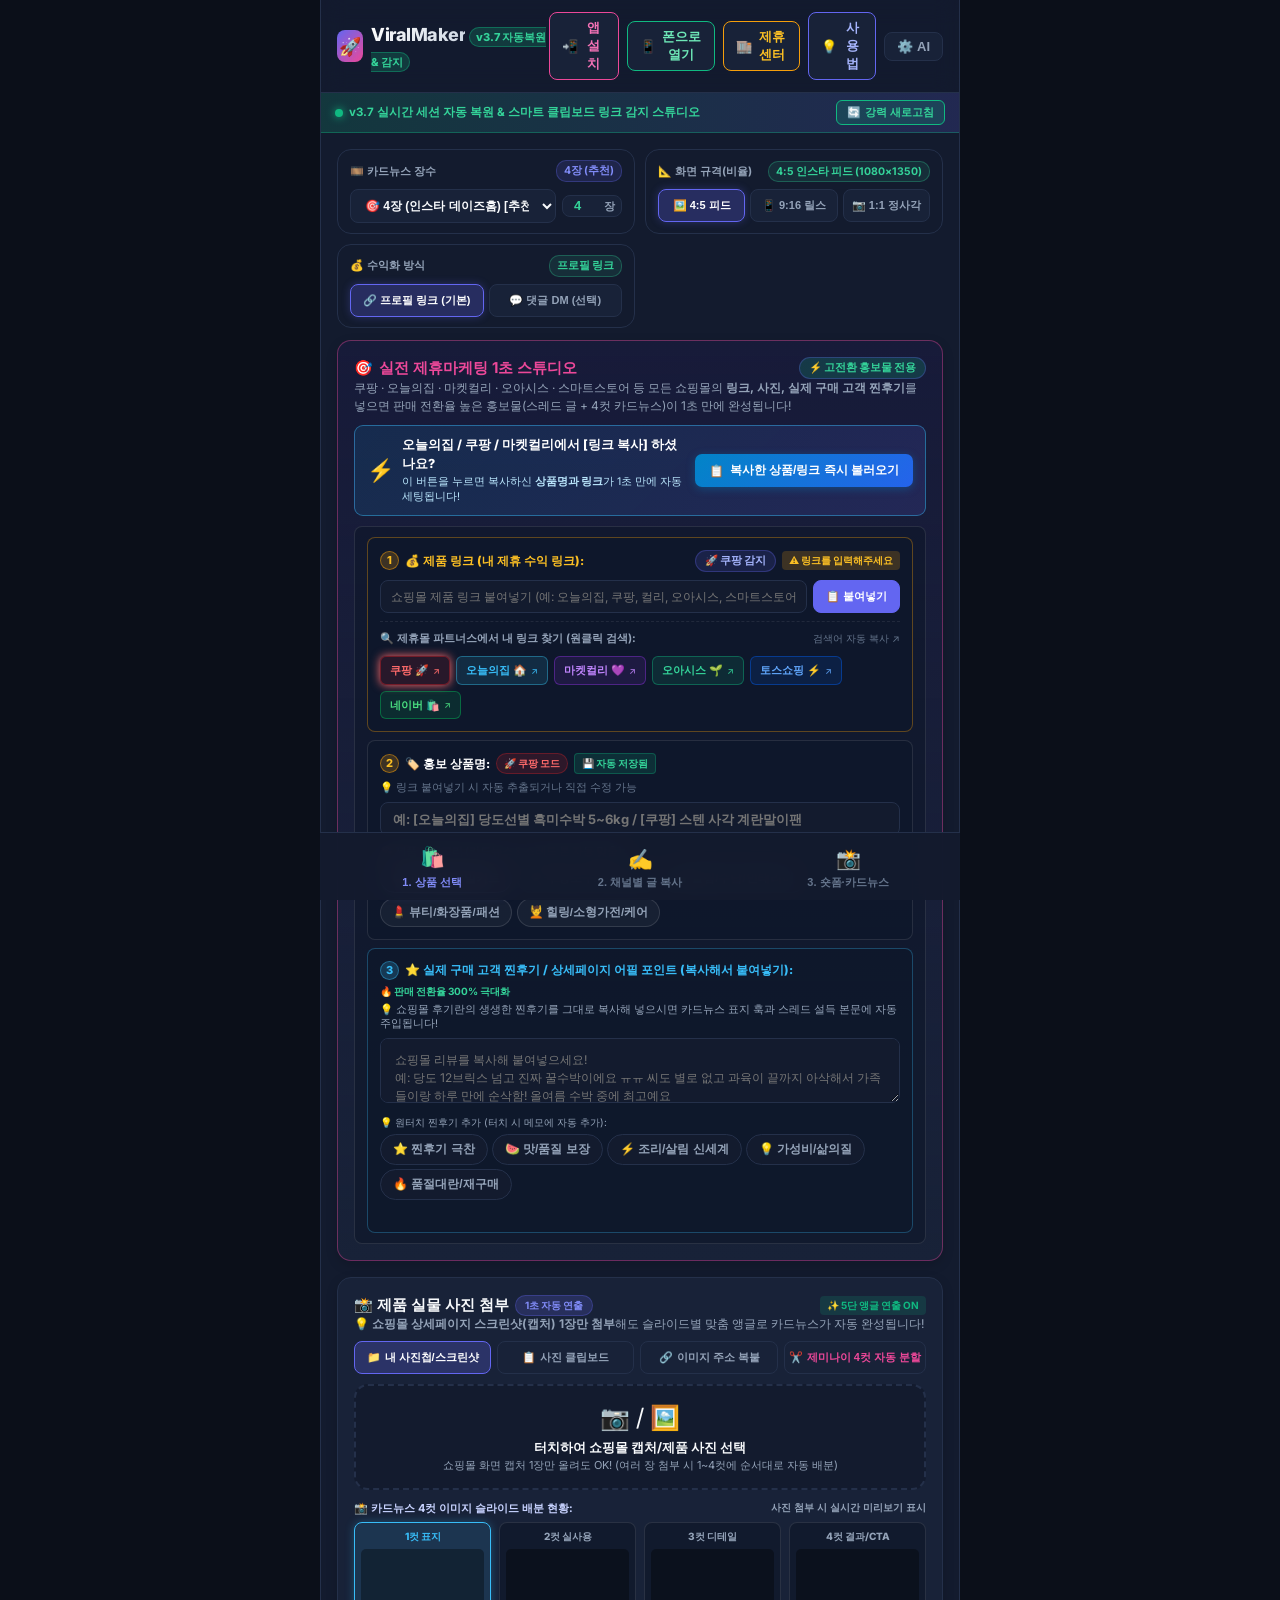
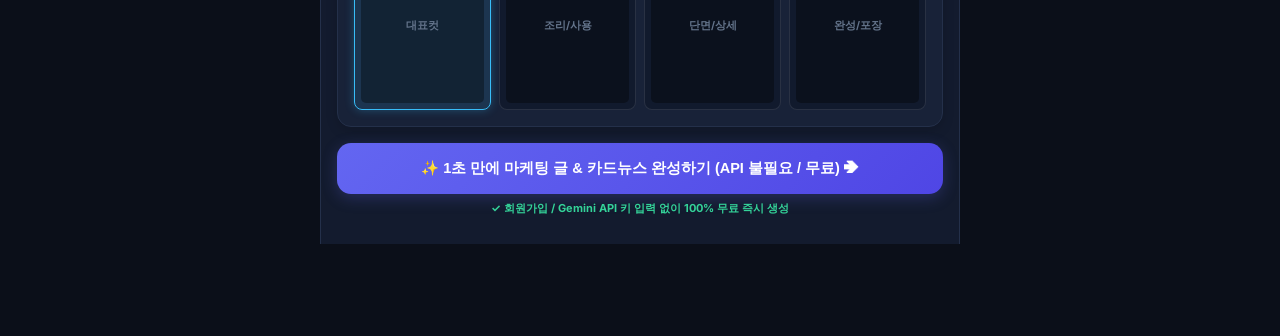
==== commit bbfb952d: "ViralMaker v3.7: 실시간 세션 자동 복원 & 스마트 클립보드 링크 감지 & 최근 작업 히스토리 (20260930_214532)" ====
--- a/viralmaker_portable.html
+++ b/viralmaker_portable.html
@@ -486,6 +486,130 @@
   border-color: #ff6b6b;
   color: #ff6b6b;
   box-shadow: 0 0 10px rgba(255, 107, 107, 0.25);
+}
+
+/* 🎯 실전 4단계 스튜디오 스텝 뱃지 */
+.step-num-badge {
+  display: inline-flex;
+  align-items: center;
+  justify-content: center;
+  width: 19px;
+  height: 19px;
+  border-radius: 50%;
+  background: rgba(245, 158, 11, 0.2);
+  color: #fbbf24;
+  border: 1px solid rgba(245, 158, 11, 0.5);
+  font-size: 11px;
+  font-weight: 800;
+  line-height: 1;
+}
+
+/* 🏷️ 제품 카테고리 톤 선택 칩 */
+.product-cat-bar {
+  display: flex;
+  gap: 6px;
+  flex-wrap: wrap;
+}
+
+.product-cat-chip {
+  padding: 6px 11px;
+  font-size: 11.5px;
+  font-weight: 700;
+  border-radius: 20px;
+  border: 1px solid rgba(255, 255, 255, 0.12);
+  background: rgba(255, 255, 255, 0.04);
+  color: var(--text-muted);
+  cursor: pointer;
+  transition: all 0.2s cubic-bezier(0.16, 1, 0.3, 1);
+  user-select: none;
+  display: inline-flex;
+  align-items: center;
+  gap: 4px;
+}
+
+.product-cat-chip:hover {
+  border-color: rgba(255, 255, 255, 0.3);
+  color: #ffffff;
+  transform: translateY(-1px);
+}
+
+.product-cat-chip.active {
+  background: linear-gradient(135deg, rgba(99, 102, 241, 0.3), rgba(236, 72, 153, 0.25));
+  border-color: #a5b4fc;
+  color: #ffffff;
+  box-shadow: 0 0 12px rgba(99, 102, 241, 0.35);
+  font-weight: 800;
+}
+
+/* 📸 4컷 슬라이드 이미지 배분 슬롯 */
+.multi-photo-slots {
+  display: grid;
+  grid-template-columns: repeat(4, 1fr);
+  gap: 8px;
+}
+
+.photo-slot {
+  background: rgba(15, 23, 42, 0.7);
+  border: 1.5px solid rgba(255, 255, 255, 0.1);
+  border-radius: 8px;
+  padding: 6px;
+  text-align: center;
+  cursor: pointer;
+  transition: all 0.2s cubic-bezier(0.16, 1, 0.3, 1);
+  position: relative;
+}
+
+.photo-slot:hover {
+  border-color: rgba(56, 189, 248, 0.6);
+  transform: translateY(-2px);
+  box-shadow: 0 4px 12px rgba(0, 0, 0, 0.3);
+}
+
+.photo-slot.active {
+  border-color: #38bdf8;
+  background: rgba(56, 189, 248, 0.12);
+  box-shadow: 0 0 10px rgba(56, 189, 248, 0.3);
+}
+
+.slot-badge {
+  font-size: 10px;
+  font-weight: 800;
+  color: #94a3b8;
+  margin-bottom: 5px;
+  white-space: nowrap;
+}
+
+.photo-slot.active .slot-badge {
+  color: #38bdf8;
+}
+
+.slot-img-wrap {
+  width: 100%;
+  aspect-ratio: 4 / 5;
+  background: rgba(0, 0, 0, 0.35);
+  border-radius: 5px;
+  display: flex;
+  align-items: center;
+  justify-content: center;
+  overflow: hidden;
+  position: relative;
+}
+
+.slot-img-wrap img {
+  width: 100%;
+  height: 100%;
+  object-fit: cover;
+  transition: transform 0.2s ease;
+}
+
+.slot-img-wrap:hover img {
+  transform: scale(1.05);
+}
+
+.slot-text {
+  font-size: 10.5px;
+  color: #64748b;
+  font-weight: 700;
 }
 
 /* 🏬 5대 제휴센터 모달 카드 */
@@ -2634,26 +2758,24 @@
           </div>
         </div>
 
-        <!-- 🔥 홍보 상품 & 5대 제휴쇼핑몰 올인원 설정 카드 -->
+        <!-- 🎯 실전 제휴마케팅 1초 스튜디오 카드 -->
         <div id="panel-mode-preset" class="section-card preset-hero-card">
           <div class="section-title" style="margin-bottom: 6px;">
             <span style="display: flex; align-items: center; gap: 6px; color: var(--accent-pink);">
-              🔥 <strong>홍보 상품 &amp; 5대 제휴쇼핑몰 설정</strong>
+              🎯 <strong>실전 제휴마케팅 1초 스튜디오</strong>
             </span>
-            <button type="button" class="btn-header" id="btn-random-pick" style="font-size: 11px; padding: 4px 10px; color: var(--primary-light);">
-              🎲 랜덤 추천 1초 픽
-            </button>
+            <span class="platform-pill" style="background: rgba(16, 185, 129, 0.2); color: #34d399; font-size: 10.5px;">⚡ 고전환 홍보물 전용</span>
           </div>
-          <p class="section-desc" style="margin-bottom: 8px;">
-            SNS 화제의 검증 추천템을 터치만 하거나, 내가 직접 홍보하고 싶은 상품명과 링크를 자유롭게 입력하세요!
+          <p class="section-desc" style="margin-bottom: 10px;">
+            쿠팡 · 오늘의집 · 마켓컬리 · 오아시스 · 스마트스토어 등 모든 쇼핑몰의 <strong>링크, 사진, 실제 구매 고객 찐후기</strong>를 넣으면 판매 전환율 높은 홍보물(스레드 글 + 4컷 카드뉴스)이 1초 만에 완성됩니다!
           </p>
 
-          <!-- ⚡ 1초 원클릭 링크/공유문구 가져오기 바 (브라우저 권한 차단 완벽 해결) -->
+          <!-- ⚡ 1초 원클릭 링크/공유문구 가져오기 바 -->
           <div id="quick-import-card" class="quick-import-card" style="margin-bottom: 10px; background: linear-gradient(135deg, rgba(14, 165, 233, 0.12), rgba(99, 102, 241, 0.16)); border: 1.5px solid rgba(56, 189, 248, 0.45); border-radius: 9px; padding: 10px 12px; display: flex; align-items: center; justify-content: space-between; flex-wrap: wrap; gap: 8px;">
             <div style="display: flex; align-items: center; gap: 8px; flex: 1; min-width: 220px;">
               <span style="font-size: 22px;">⚡</span>
               <div>
-                <div style="font-size: 12.5px; font-weight: 800; color: #fff;">오늘의집 / 쿠팡에서 [링크 복사] 하셨나요?</div>
+                <div style="font-size: 12.5px; font-weight: 800; color: #fff;">오늘의집 / 쿠팡 / 마켓컬리에서 [링크 복사] 하셨나요?</div>
                 <div style="font-size: 10.5px; color: #bae6fd;">이 버튼을 누르면 복사하신 <strong>상품명과 링크</strong>가 1초 만에 자동 세팅됩니다!</div>
               </div>
             </div>
@@ -2681,11 +2803,11 @@
             </div>
           </div>
 
-          <!-- 🕒 v3.7 최근 작업/조회한 상품 히스토리 퀵 바 -->
+          <!-- 🕒 최근 작업한 상품 히스토리 바 -->
           <div id="recent-history-section" class="recent-history-section" style="display: none;">
             <div style="display: flex; justify-content: space-between; align-items: center; margin-bottom: 6px;">
               <span style="font-size: 11px; font-weight: 800; color: #38bdf8; display: flex; align-items: center; gap: 4px;">
-                <span>🕒 최근 본/작업한 상품:</span>
+                <span>🕒 최근 작업한 상품:</span>
                 <span id="recent-history-count" style="font-size: 10px; color: #94a3b8; font-weight: 700;"></span>
               </span>
               <button type="button" id="btn-clear-recent-history" style="font-size: 10px; color: #71717a; background: none; border: none; cursor: pointer; text-decoration: underline; padding: 0;">
@@ -2697,96 +2819,89 @@
             </div>
           </div>
 
-          <!-- 🏬 5대 제휴쇼핑몰 전용관 바로가기 필터 탭 -->
-          <div style="margin-bottom: 8px; background: rgba(245, 158, 11, 0.05); border: 1px solid rgba(245, 158, 11, 0.2); border-radius: 8px; padding: 8px 10px;">
-            <div style="display: flex; justify-content: space-between; align-items: center; margin-bottom: 6px;">
-              <span style="font-size: 11px; font-weight: 800; color: #fbbf24;">🏬 제휴쇼핑몰별 추천템 모아보기:</span>
-              <button type="button" id="btn-quick-open-affiliate-guide" style="font-size: 10.5px; color: #38bdf8; background: none; border: none; cursor: pointer; text-decoration: underline; padding: 0; font-weight: 700;">
-                💡 5대 제휴몰 링크 따는 법 ↗
-              </button>
-            </div>
-            <div class="platform-filter-bar" id="platform-filter-group">
-              <button type="button" class="platform-filter-chip active" data-platform="all">🌟 전체 몰</button>
-              <button type="button" class="platform-filter-chip" data-platform="ohou">🏠 오늘의집 큐레이터</button>
-              <button type="button" class="platform-filter-chip" data-platform="kurly">💜 마켓컬리 샛별배송</button>
-              <button type="button" class="platform-filter-chip" data-platform="oasis">🌱 오아시스 새벽배송</button>
-              <button type="button" class="platform-filter-chip" data-platform="toss">⚡ 토스쇼핑 쉐어링크</button>
-              <button type="button" class="platform-filter-chip" data-platform="coupang">🚀 쿠팡 파트너스</button>
-            </div>
-          </div>
-
-          <!-- 카테고리 탭 (전체, 레시피/조리도구, 살림/수납, 자취/꿀템) -->
-          <div class="category-scroll-row" id="category-filter-group">
-            <button type="button" class="viral-cat-btn active" data-cat="all">✨ 전체 카테고리</button>
-            <button type="button" class="viral-cat-btn" data-cat="kitchen">🍳 레시피/조리도구</button>
-            <button type="button" class="viral-cat-btn" data-cat="living">🏠 살림/수납/청소</button>
-            <button type="button" class="viral-cat-btn" data-cat="lifestyle">🛋️ 자취/삶의질</button>
-          </div>
-
-          <!-- 추천템 칩 리스트 (동적 렌더링) -->
-          <div id="viral-items-container" class="preset-chips" style="flex-wrap: wrap; margin-bottom: 8px;">
-            <!-- JS 동적 렌더링 -->
-          </div>
-
           <!-- 선택 및 수정 가능한 상품 상세 정보 박스 -->
           <div id="viral-selected-info" class="selected-product-summary">
-            <!-- 1. 상품명 (추천템 클릭 시 자동 입력, 직접 타이핑 수정 가능) -->
-            <div class="selected-product-header" style="flex-direction: column; align-items: stretch; gap: 6px;">
-              <div style="display: flex; justify-content: space-between; align-items: center; flex-wrap: wrap; gap: 6px;">
+            <!-- [1단계] 💰 내 제휴 링크 & 수익 플랫폼 감지 -->
+            <div class="step-card" style="background: rgba(15, 23, 42, 0.65); border: 1px solid rgba(245, 158, 11, 0.35); border-radius: 8px; padding: 12px;">
+              <div style="display: flex; justify-content: space-between; align-items: center; margin-bottom: 8px; flex-wrap: wrap; gap: 4px;">
+                <label for="product-link" id="label-mode-a-link-title" style="font-size: 12px; font-weight: 800; color: #fbbf24; cursor: pointer; display: flex; align-items: center; gap: 6px;">
+                  <span class="step-num-badge">1</span>
+                  <span>💰 제품 링크 (내 제휴 수익 링크):</span>
+                </label>
+                <div style="display: flex; align-items: center; gap: 6px;">
+                  <span id="mode-b-detected-badge" class="platform-pill" style="font-size: 10.5px;">🚀 쿠팡 감지</span>
+                  <span id="badge-mode-a-link-status" style="font-size: 10px; font-weight: 700; padding: 2px 7px; border-radius: 4px; background: rgba(245, 158, 11, 0.2); color: #fbbf24;">⚠️ 링크를 입력해주세요</span>
+                </div>
+              </div>
+              <div style="display: flex; gap: 6px;">
+                <input type="url" id="product-link" class="input-control" style="font-size: 12px; padding: 8px 10px;" placeholder="쇼핑몰 제품 링크 붙여넣기 (예: 오늘의집, 쿠팡, 컬리, 오아시스, 스마트스토어 링크)" value="" required>
+                <!-- 호환용 숨김 입력 필드 -->
+                <input type="hidden" id="input-mode-a-real-link" value="">
+                <button type="button" id="btn-paste-mode-a-real-link" class="btn-header" style="font-size: 11px; padding: 6px 12px; white-space: nowrap; font-weight: 700; background: var(--primary); color: #fff; border-color: var(--primary);">📋 붙여넣기</button>
+              </div>
+              
+              <!-- 5대 제휴몰 내 링크 검색 툴바 -->
+              <div class="platform-search-toolbar" style="margin-top: 8px; border-top: 1px dashed rgba(255, 255, 255, 0.08); padding-top: 8px;">
+                <div style="display: flex; justify-content: space-between; align-items: center; margin-bottom: 4px;">
+                  <span class="platform-search-label" style="font-size: 11px; font-weight: 700; color: #94a3b8;">🔍 제휴몰 파트너스에서 내 링크 찾기 (원클릭 검색):</span>
+                  <span style="font-size: 10px; color: var(--text-dim);">검색어 자동 복사 ↗</span>
+                </div>
+                <div id="platform-search-buttons" class="platform-btn-row">
+                  <!-- JS 동적 생성 -->
+                </div>
+              </div>
+            </div>
+
+            <!-- [2단계] 🏷️ 제품명 & 홍보 카테고리 -->
+            <div class="step-card" style="background: rgba(15, 23, 42, 0.65); border: 1px solid rgba(255, 255, 255, 0.1); border-radius: 8px; padding: 12px;">
+              <div style="display: flex; justify-content: space-between; align-items: center; margin-bottom: 6px; flex-wrap: wrap; gap: 6px;">
                 <label for="input-product-name" style="font-size: 12px; font-weight: 800; color: #fff; display: flex; align-items: center; gap: 6px; cursor: pointer;">
+                  <span class="step-num-badge">2</span>
                   <span>🏷️ 홍보 상품명:</span>
                   <span id="selected-platform-badge" class="platform-mini-badge">🚀 쿠팡 모드</span>
                   <span id="session-save-badge" class="session-save-badge" title="모든 작업 내용이 기기에 실시간 자동 저장됩니다">💾 자동 저장됨</span>
                 </label>
-                <span class="platform-search-hint">💡 추천템 클릭 시 자동 채워지며, 원하는 상품명으로 직접 수정 가능합니다</span>
+                <span class="platform-search-hint">💡 링크 붙여넣기 시 자동 추출되거나 직접 수정 가능</span>
               </div>
-              <input type="text" id="input-product-name" class="input-control" style="font-size: 13px; font-weight: 700; padding: 8px 12px;" placeholder="예: 사각 딥 계란말이팬 (직접 입력 가능)" value="사각 딥 계란말이팬">
-              <span id="selected-viral-title" style="display: none;">사각 딥 계란말이팬</span>
-            </div>
-            
-            <!-- 2. 5대 제휴몰에서 내 링크 찾기 버튼 모음 -->
-            <div class="platform-search-toolbar" style="margin-top: 10px;">
-              <span class="platform-search-label">🔍 5대 제휴몰에서 내 링크 찾기 (원클릭 검색창 열기):</span>
-              <div id="platform-search-buttons" class="platform-btn-row">
-                <!-- JS 동적 생성 -->
+              <input type="text" id="input-product-name" class="input-control" style="font-size: 13px; font-weight: 700; padding: 8px 12px;" placeholder="예: [오늘의집] 당도선별 흑미수박 5~6kg / [쿠팡] 스텐 사각 계란말이팬" value="">
+              <span id="selected-viral-title" style="display: none;"></span>
+
+              <!-- 바이럴 카테고리/톤 선택 버튼 바 -->
+              <div style="margin-top: 8px;">
+                <span style="font-size: 10.5px; color: #94a3b8; font-weight: 700; display: block; margin-bottom: 4px;">🎯 제품 카테고리 (카드뉴스 &amp; 스레드 톤 자동 맞춤):</span>
+                <div class="product-cat-bar" id="product-category-selector" style="display: flex; gap: 5px; flex-wrap: wrap;">
+                  <button type="button" class="product-cat-chip active" data-cat="food_diet">🍉 과일/식품/밀키트</button>
+                  <button type="button" class="product-cat-chip" data-cat="kitchen_tool">🍳 주방도구/조리용품</button>
+                  <button type="button" class="product-cat-chip" data-cat="living">🏠 살림/수납/인테리어</button>
+                  <button type="button" class="product-cat-chip" data-cat="beauty">💄 뷰티/화장품/패션</button>
+                  <button type="button" class="product-cat-chip" data-cat="selfcare_tech">💆 힐링/소형가전/케어</button>
+                </div>
               </div>
             </div>
 
-            <!-- 3. 내 제휴마케팅 링크 (수익 입금용) -->
-            <div class="affiliate-link-swap-box" style="margin-top: 10px; background: rgba(245, 158, 11, 0.08); border: 1px dashed rgba(245, 158, 11, 0.4); border-radius: 8px; padding: 10px 12px;">
-              <div style="display: flex; justify-content: space-between; align-items: center; margin-bottom: 6px; flex-wrap: wrap; gap: 4px;">
-                <label for="product-link" id="label-mode-a-link-title" style="font-size: 11.5px; font-weight: 700; color: #fbbf24; cursor: pointer;">
-                  💰 내 제휴마케팅 링크 (수익 입금용):
+            <!-- [3단계] ⭐ 실제 고객 찐후기 & 어필 포인트 (가장 중요한 바이럴 치트키!) -->
+            <div class="step-card" style="background: rgba(15, 23, 42, 0.65); border: 1px solid rgba(56, 189, 248, 0.3); border-radius: 8px; padding: 12px;">
+              <div style="display: flex; justify-content: space-between; align-items: center; margin-bottom: 4px; flex-wrap: wrap; gap: 4px;">
+                <label for="product-memo" class="input-label" style="font-size: 12px; font-weight: 800; color: #38bdf8; display: flex; align-items: center; gap: 6px; margin-bottom: 0;">
+                  <span class="step-num-badge" style="background: rgba(56, 189, 248, 0.2); color: #38bdf8; border-color: rgba(56, 189, 248, 0.4);">3</span>
+                  <span>⭐ 실제 구매 고객 찐후기 / 상세페이지 어필 포인트 (복사해서 붙여넣기):</span>
                 </label>
-                <div style="display: flex; align-items: center; gap: 6px;">
-                  <span id="mode-b-detected-badge" class="platform-pill" style="font-size: 10px;">🚀 쿠팡 감지</span>
-                  <span id="badge-mode-a-link-status" style="font-size: 10px; font-weight: 700; padding: 2px 7px; border-radius: 4px; background: rgba(245, 158, 11, 0.2); color: #fbbf24;">⚠️ 샘플 링크 (교체 권장)</span>
-                </div>
+                <span style="font-size: 10px; color: #34d399; font-weight: 700;">🔥 판매 전환율 300% 극대화</span>
               </div>
-              <div style="display: flex; gap: 6px;">
-                <input type="url" id="product-link" class="input-control" style="font-size: 11.5px; padding: 7px 10px;" placeholder="내 제휴 링크 붙여넣기 (예: 오늘의집, 컬리, 오아시스, 토스, 쿠팡 링크)" value="https://link.coupang.com/a/sample-eggpan" required>
-                <!-- 호환용 숨김 입력 필드 -->
-                <input type="hidden" id="input-mode-a-real-link" value="https://link.coupang.com/a/sample-eggpan">
-                <button type="button" id="btn-paste-mode-a-real-link" class="btn-header" style="font-size: 11px; padding: 6px 12px; white-space: nowrap; font-weight: 700; background: var(--primary); color: #fff; border-color: var(--primary);">📋 붙여넣기</button>
-              </div>
-              <div id="tip-mode-a-link" style="font-size: 10.5px; color: var(--text-dim); margin-top: 6px; line-height: 1.4;">
-                💡 <strong>수익 보장 팁:</strong> 위 검색 버튼을 눌러 해당 제휴몰에서 내 파트너스 링크를 복사해 넣으세요! 내 링크가 들어가야 구매 발생 시 수수료가 내 통장으로 입금됩니다.
-              </div>
-            </div>
-
-            <!-- 4. 핵심 장점 / 어필 메모 & 1초 터치 키워드 칩 -->
-            <div style="margin-top: 10px;">
-              <label for="product-memo" class="input-label" style="font-size: 11.5px; margin-bottom: 4px;">
-                <span>✍️ 제품 핵심 장점 / 어필 포인트 메모</span>
-              </label>
-              <textarea id="product-memo" class="textarea-control" style="min-height: 55px; font-size: 12px;" placeholder="예: 똥손도 호텔 조식 비주얼 계란말이 3분 컷! 세라믹 논스틱 코팅이라 기름 조금만 둘러도 스르륵 말림"></textarea>
+              <p style="font-size: 10.5px; color: #94a3b8; margin: 0 0 6px 0; line-height: 1.4;">
+                💡 쇼핑몰 후기란의 생생한 찐후기를 그대로 복사해 넣으시면 카드뉴스 표지 훅과 스레드 설득 본문에 자동 주입됩니다!
+              </p>
+              <textarea id="product-memo" class="textarea-control" style="min-height: 65px; font-size: 12px; line-height: 1.5;" placeholder="쇼핑몰 리뷰를 복사해 붙여넣으세요!&#10;예: 당도 12브릭스 넘고 진짜 꿀수박이에요 ㅠㅠ 씨도 별로 없고 과육이 끝까지 아삭해서 가족들이랑 하루 만에 순삭함! 올여름 수박 중에 최고예요"></textarea>
+
+              <!-- 1초 터치 찐후기/어필 키워드 칩 -->
               <div style="margin-top: 6px;">
-                <span style="font-size: 10.5px; color: var(--text-muted); display: block; margin-bottom: 4px;">💡 1초 터치 키워드 (타자 없이 터치로 자동 입력):</span>
+                <span style="font-size: 10px; color: var(--text-muted); display: block; margin-bottom: 4px;">💡 원터치 찐후기 추가 (터치 시 메모에 자동 추가):</span>
                 <div class="preset-chips" id="quick-memo-chips" style="flex-wrap: wrap; gap: 4px;">
-                  <button type="button" class="preset-chip quick-memo-chip" data-memo="삶의 질 수직상승, 시간·설거지 절약, 컴팩트 수납">✨ 삶의질/절약</button>
-                  <button type="button" class="preset-chip quick-memo-chip" data-memo="가성비 끝판왕, 원터치 1초 완성, 자취생 필수템">⚡ 1초 가성비</button>
-                  <button type="button" class="preset-chip quick-memo-chip" data-memo="SNS 품절대란 화제템, 실물 퀄리티 대박, 후기 폭발">🔥 SNS 품절대란</button>
-                  <button type="button" class="preset-chip quick-memo-chip" data-memo="초간단 요리 치트키, 논스틱 코팅, 세척 간편">🍳 요리/살림 치트키</button>
+                  <button type="button" class="preset-chip quick-memo-chip" data-memo="솔직히 반신반의했는데 인생템 등극.. 후기 좋은 이유가 있었음">⭐ 찐후기 극찬</button>
+                  <button type="button" class="preset-chip quick-memo-chip" data-memo="당도 보장이라 설탕 뿌린 줄.. 끝까지 아삭하고 꿀맛">🍉 맛/품질 보장</button>
+                  <button type="button" class="preset-chip quick-memo-chip" data-memo="똥손도 3분 만에 호텔 비주얼 완성! 코팅력 대박">⚡ 조리/살림 신세계</button>
+                  <button type="button" class="preset-chip quick-memo-chip" data-memo="이 가격에 이 퀄리티 실화? 진작 살 걸 시간/돈 아낌">💡 가성비/삶의질</button>
+                  <button type="button" class="preset-chip quick-memo-chip" data-memo="자꾸 품절돼서 알림 뜨자마자 재구매함! 온가족 대만족">🔥 품절대란/재구매</button>
                 </div>
               </div>
             </div>
@@ -2847,9 +2962,35 @@
             <div id="upload-prompt">
               <div style="font-size: 24px; margin-bottom: 2px;">📷 / 🖼️</div>
               <div style="font-size: 13px; font-weight: 700; color: var(--text-main);">터치하여 쇼핑몰 캡처/제품 사진 선택</div>
-              <div style="font-size: 11px; color: var(--text-muted);">쇼핑몰 화면 캡처 1장만 올려도 OK! (사진이 없어도 추천템 선택 시 감성 실사 배경 자동 탑재 ✨)</div>
+              <div style="font-size: 11px; color: var(--text-muted);">쇼핑몰 화면 캡처 1장만 올려도 OK! (여러 장 첨부 시 1~4컷에 순서대로 자동 배분)</div>
             </div>
           </label>
+
+          <!-- 🖼️ 4컷 슬라이드 배분 미리보기 바 (다중 이미지 1~4컷 확인) -->
+          <div id="multi-photo-slots-wrapper" style="margin-top: 10px;">
+            <div style="display: flex; justify-content: space-between; align-items: center; margin-bottom: 6px;">
+              <span style="font-size: 11px; font-weight: 700; color: #c7d2fe;">📸 카드뉴스 4컷 이미지 슬라이드 배분 현황:</span>
+              <span id="multi-photo-status-badge" style="font-size: 10px; color: #34d399; font-weight: 600;">1장으로 4단 앵글 자동 연출 중</span>
+            </div>
+            <div class="multi-photo-slots" id="multi-photo-slots">
+              <div class="photo-slot active" data-slot="0" title="1번 슬라이드: 대표/표지 컷">
+                <div class="slot-badge">1컷 표지</div>
+                <div class="slot-img-wrap" id="slot-thumb-0"><span class="slot-text">대표컷</span></div>
+              </div>
+              <div class="photo-slot" data-slot="1" title="2번 슬라이드: 실사용/조리 컷">
+                <div class="slot-badge">2컷 실사용</div>
+                <div class="slot-img-wrap" id="slot-thumb-1"><span class="slot-text">조리/사용</span></div>
+              </div>
+              <div class="photo-slot" data-slot="2" title="3번 슬라이드: 디테일/단면/성분 컷">
+                <div class="slot-badge">3컷 디테일</div>
+                <div class="slot-img-wrap" id="slot-thumb-2"><span class="slot-text">단면/상세</span></div>
+              </div>
+              <div class="photo-slot" data-slot="3" title="4번 슬라이드: 완성/패키지/CTA 컷">
+                <div class="slot-badge">4컷 결과/CTA</div>
+                <div class="slot-img-wrap" id="slot-thumb-3"><span class="slot-text">완성/포장</span></div>
+              </div>
+            </div>
+          </div>
 
           <!-- 🤖 AI 비전 이미지 분석 액션 바 (사진 업로드 시 선택형 표시) -->
           <div id="vision-action-panel" style="display: none; margin-top: 10px; background: rgba(99, 102, 241, 0.06); border: 1px dashed rgba(99, 102, 241, 0.35); border-radius: 8px; padding: 10px 12px;">
@@ -4510,6 +4651,55 @@
     };
   }
 
+  // 💬 실제 고객 찐후기/리뷰(memo)에서 카드뉴스 및 스레드용 바이럴 포인트 분리 추출
+  extractReviewPoints(memo, cat = 'living') {
+    if (!memo || typeof memo !== 'string') {
+      return {
+        hasRealReview: false,
+        hookBadge: '실제 구매 찐후기 ⭐',
+        hookQuote: '써본 사람마다 극찬하는 이유가 있었음',
+        point1: '기대 이상으로 만족스럽고 삶의 질 수직상승',
+        point2: '온가족이 극찬하고 재구매율 1위',
+        rawText: ''
+      };
+    }
+
+    const clean = memo.trim();
+    // 기본 플레이스홀더나 템플릿 기본값인지 확인
+    const isGeneric = clean.includes('호텔 조식') || clean.includes('하루 15분') || clean.length < 5;
+    if (isGeneric) {
+      return {
+        hasRealReview: false,
+        hookBadge: '실제 구매 찐후기 ⭐',
+        hookQuote: '써본 사람마다 극찬하는 이유가 있었음',
+        point1: clean || '기대 이상으로 만족스럽고 삶의 질 수직상승',
+        point2: '온가족이 극찬하고 재구매율 1위',
+        rawText: clean
+      };
+    }
+
+    // 문장, 쉼표, 줄바꿈 단위로 분리
+    const chunks = clean.split(/[.\n!?~,]+/).map(s => s.trim()).filter(s => s.length >= 3);
+    const firstChunk = chunks[0] || clean;
+
+    let hookQuote = firstChunk;
+    if (hookQuote.length > 28) {
+      hookQuote = hookQuote.slice(0, 26) + '..';
+    }
+
+    const p1 = chunks[1] || chunks[0] || '품질과 실사용 만족도 기대 이상';
+    const p2 = chunks[2] || chunks[0] || '가족들도 인정하고 벌써 재구매각';
+
+    return {
+      hasRealReview: true,
+      hookBadge: '실제 구매 찐후기 ⭐',
+      hookQuote: `"${hookQuote}"`,
+      point1: p1.length > 35 ? p1.slice(0, 33) + '..' : p1,
+      point2: p2.length > 35 ? p2.slice(0, 33) + '..' : p2,
+      rawText: clean
+    };
+  }
+
   // 전체 결과 일괄 생성 (3~5장 가변 장수 및 수익화 모드 지원)
   async generateAll(product, apiKey = '', slideCount = 4, monetizationMode = 'link') {
     const name = this.inferProductName(product);
@@ -4577,6 +4767,7 @@
     const isSelfcare = cat === 'selfcare_tech';
     const isLiving = cat === 'living';
     const isDM = monetizationMode === 'dm';
+    const rev = this.extractReviewPoints(memo, cat);
 
     if (count === 1) {
       // 🌟 1장: 단독 피드 / 원컷 임팩트 / 썸네일
@@ -5054,7 +5245,49 @@
         ];
       }
 
-      // 🇰🇷 한국어 4컷: 데이즈홈/데이즈코어 실제 8,000댓글 바이럴 포맷 100% 구현 (카테고리별 상품 특화)
+      // 🇰🇷 한국어 4컷: 실제 고객 찐후기(memo) 최우선 반영 고전환 레이아웃
+      if (rev.hasRealReview) {
+        return [
+          {
+            slideNum: 1,
+            type: 'cover',
+            textPosition: 'bottom',
+            badge: rev.hookBadge,
+            mainTitle: `써본 사람들마다 극찬하는\n${name} 실제 후기 난리 난 이유;;`,
+            subTitle: `${rev.hookQuote}\n왜 다들 극찬하는지 1초 만에 확인하기`,
+            extra: '실제 구매 찐후기'
+          },
+          {
+            slideNum: 2,
+            type: 'detail',
+            textPosition: 'center',
+            badge: 'CHECK POINT 01 ✨',
+            mainTitle: `실제 구매 고객 감탄 포인트 01ㄷㄷ\n${name} 하나로 일상이 달라짐`,
+            subTitle: `${rev.point1}\n실제 써보고 감탄한 핵심 포인트`,
+            extra: '만족도 200%'
+          },
+          {
+            slideNum: 3,
+            type: 'detail',
+            textPosition: 'center',
+            badge: 'CHECK POINT 02 🔍',
+            mainTitle: '직접 써보고 왜 진작 안 샀나 후회함ㅠㅠ\n후기 좋은 이유가 있었음',
+            subTitle: `${rev.point2}\n✔ 재구매율 1위 ✔ 삶의 질 수직상승`,
+            extra: '재구매율 1위'
+          },
+          {
+            slideNum: 4,
+            type: 'cta',
+            textPosition: 'center',
+            badge: 'SPECIAL CTA 💙',
+            mainTitle: isDM ? `${name} 최저가 구매처는\n"나도" 남겨줘! 💙🩵` : `${name} 최저가 구매처는\n프로필 링크 또는 첫 댓글 확인🔗`,
+            subTitle: isDM ? `댓글에 "나도" 남겨주시면 [${name}] 최저가 링크 DM 바로 쏴드려요!` : `👉 첫 댓글 및 프로필 링크에서 [${name}] 최저가 바로가기 🔗`,
+            extra: '한정수량 핫딜'
+          }
+        ];
+      }
+
+      // 🇰🇷 카테고리별 상품 특화 기본 템플릿
       if (isKitchenTool) {
         return [
           {
@@ -5970,6 +6203,17 @@
 🔽 영상에서 사용한 애용 아이템은 여기 🔽
 (Amazon 링크)`;
 
+    const rev = this.extractReviewPoints(memo, category);
+    if (rev.hasRealReview) {
+      type1 = {
+        title: '유형 1. 실구매자 찐후기/입소문형 (판매전환 1위)',
+        desc: '실제 구매 후기를 활용한 100% 리얼 내돈내산 바이브 스토리',
+        body_ko: `쇼핑몰에서 후기 폭발하길래 속는 셈 치고 샀는데... 진짜 리뷰 그대로였음;;\n\n👉 실제 구매자 찐후기:\n"${rev.rawText}"\n\n[${name} 솔직 체감 포인트 3가지]\n1. ${rev.point1}\n2. ${rev.point2}\n3. 시간·돈 아껴주고 만족도 200%\n\n진짜 광고 아니고 내돈내산 찐만족이라 피드에 남겨둡니다.\n(가족들도 다 극찬해서 벌써 재구매각 ㅠㅠ)\n\n👉 자세한 정보랑 최저가 링크는 첫 댓글에 남겨둘게요!`,
+        body_ja: `口コミで話題沸騰してて半信半疑で買ったけど… ガチでレビュー通りだった件;;\n\n👉 リアルな購入者レビュー:\n"${rev.rawText}"\n\n[${name} 本音ポイント]\n1. ${rev.point1}\n2. ${rev.point2}\n3. コスパ最強で満足度200%\n\n詳しいレビューと購入先リンクは最初の返信に載せておくね！`,
+        body_ja_trans: `리뷰에서 화제길래 반신반의하면서 샀는데… 진심 리뷰 그대로였음;; 실제 구매자 리뷰: "${rev.rawText}". 자세한 정보와 구매 링크는 첫 댓글에 남겨둘게!`
+      };
+    }
+
     return {
       type1,
       type2,
@@ -7958,9 +8202,10 @@
     activeCardSubtab: 'canvas', // 'canvas' | 'prompts'
     generatedData: null,
     product: {
-      link: 'https://smartstore.naver.com/sample/products/neck-care',
-      memo: '하루 15분 거북목 승모근 케어, 깃털 무게 145g 온열 기능',
-      name: '무선 온열 넥케어 마사지기',
+      link: '',
+      memo: '',
+      name: '',
+      category: 'food_diet',
       mediaSrc: null
     },
     geminiKey: localStorage.getItem('social_promo_gemini_key') || ''
@@ -8156,21 +8401,63 @@
   ];
 
   function updateSlideSceneBar() {
-    const idx = CardNewsStudio.currentSlideIndex;
+    const idx = CardNewsStudio ? CardNewsStudio.currentSlideIndex : 0;
     const scene = sceneDescriptions[idx] || sceneDescriptions[0];
     if (slideSceneIcon) slideSceneIcon.textContent = scene.icon;
     if (slideSceneLabel) slideSceneLabel.textContent = `${scene.title} (${scene.desc})`;
 
     if (slideSceneStatus) {
-      if (CardNewsStudio.slideImages && CardNewsStudio.slideImages[idx]) {
+      if (CardNewsStudio && CardNewsStudio.slideImages && CardNewsStudio.slideImages[idx]) {
         slideSceneStatus.textContent = '개별 사진 적용됨 📸';
         slideSceneStatus.style.color = '#34d399';
-      } else if (CardNewsStudio.userImage) {
+      } else if (CardNewsStudio && CardNewsStudio.userImage) {
         slideSceneStatus.textContent = `${scene.desc} (5단 앵글 연출 ✨)`;
         slideSceneStatus.style.color = 'var(--primary-light)';
       } else {
         slideSceneStatus.textContent = '스튜디오 그래픽 🎨';
         slideSceneStatus.style.color = 'var(--text-muted)';
+      }
+    }
+    updateMultiPhotoSlots();
+  }
+
+  // 🖼️ 4컷 슬라이드 썸네일 배분 바 실시간 갱신
+  function updateMultiPhotoSlots() {
+    const statusBadge = document.getElementById('multi-photo-status-badge');
+    const slotLabels = ['대표컷', '조리/사용', '단면/상세', '완성/포장'];
+    const activeSlotIdx = CardNewsStudio ? CardNewsStudio.currentSlideIndex : 0;
+
+    for (let i = 0; i < 4; i++) {
+      const thumbEl = document.getElementById(`slot-thumb-${i}`);
+      const slotEl = document.querySelector(`.photo-slot[data-slot="${i}"]`);
+      if (!thumbEl || !slotEl) continue;
+
+      slotEl.classList.toggle('active', i === activeSlotIdx);
+
+      // 개별 슬라이드 이미지가 지정된 경우
+      if (CardNewsStudio && CardNewsStudio.slideImages && CardNewsStudio.slideImages[i]) {
+        const imgObj = CardNewsStudio.slideImages[i];
+        thumbEl.innerHTML = `<img src="${imgObj.src}" alt="${i + 1}번 컷">`;
+      } else if (state.product.mediaSrc) {
+        // 단일 대표 사진으로 5단 앵글 연출 중인 경우
+        thumbEl.innerHTML = `<img src="${state.product.mediaSrc}" alt="${i + 1}번 컷" style="opacity: 0.9;">`;
+      } else {
+        thumbEl.innerHTML = `<span class="slot-text">${slotLabels[i]}</span>`;
+      }
+    }
+
+    if (statusBadge) {
+      const hasCustomMulti = CardNewsStudio && CardNewsStudio.slideImages && CardNewsStudio.slideImages.filter(Boolean).length > 1;
+      if (hasCustomMulti) {
+        const count = CardNewsStudio.slideImages.filter(Boolean).length;
+        statusBadge.textContent = `다중 사진 ${count}장 배분 적용됨 📸`;
+        statusBadge.style.color = '#34d399';
+      } else if (state.product.mediaSrc) {
+        statusBadge.textContent = '1장으로 슬라이드별 맞춤 앵글 연출 중 ✨';
+        statusBadge.style.color = '#38bdf8';
+      } else {
+        statusBadge.textContent = '사진 첨부 시 실시간 미리보기 표시';
+        statusBadge.style.color = '#94a3b8';
       }
     }
   }
@@ -8847,8 +9134,13 @@
         }
       }
 
-      // 5. 추천템 목록 렌더링 (첫 번째 자동선택 건너뜀)
-      renderViralItems(currentViralCat, currentPlatformFilter, true);
+      // 5. 카테고리 및 사진 슬롯 복원
+      if (session.product.category && typeof syncProductCategoryUI === 'function') {
+        syncProductCategoryUI(session.product.category);
+      }
+      if (typeof updateMultiPhotoSlots === 'function') {
+        updateMultiPhotoSlots();
+      }
 
       // 6. 안내 토스트
       setTimeout(() => {
@@ -9331,6 +9623,50 @@
     });
   }
 
+  // 🏷️ 제품 카테고리 톤 선택 칩 리스너
+  const productCatChips = document.querySelectorAll('.product-cat-chip');
+  function syncProductCategoryUI(cat) {
+    if (!productCatChips || productCatChips.length === 0) return;
+    productCatChips.forEach(c => {
+      c.classList.toggle('active', c.getAttribute('data-cat') === cat);
+    });
+  }
+
+  if (productCatChips && productCatChips.length > 0) {
+    productCatChips.forEach(chip => {
+      chip.addEventListener('click', () => {
+        productCatChips.forEach(c => c.classList.remove('active'));
+        chip.classList.add('active');
+        const cat = chip.getAttribute('data-cat') || 'food_diet';
+        state.product.category = cat;
+        saveCurrentSession();
+        if (typeof updateCopyTextView === 'function') updateCopyTextView();
+        showToast(`🎯 '${chip.textContent.trim()}' 카테고리 톤으로 설정되었습니다! ✨`);
+      });
+    });
+  }
+
+  // 📸 4컷 슬라이드 썸네일 슬롯 클릭 시 해당 슬라이드로 이동 & 개별 사진 변경 지원
+  const photoSlots = document.querySelectorAll('.photo-slot');
+  let currentTargetSlot = 0;
+  if (photoSlots && photoSlots.length > 0) {
+    photoSlots.forEach(slot => {
+      slot.addEventListener('click', () => {
+        const slotIdx = parseInt(slot.getAttribute('data-slot') || '0', 10);
+        currentTargetSlot = slotIdx;
+        photoSlots.forEach(s => s.classList.remove('active'));
+        slot.classList.add('active');
+
+        if (typeof CardNewsStudio !== 'undefined') {
+          CardNewsStudio.currentSlideIndex = slotIdx;
+          CardNewsStudio.render();
+        }
+        updateSlideSceneBar();
+        updateMultiPhotoSlots();
+      });
+    });
+  }
+
   // --- 사진 / 동영상 첨부 처리 (라벨이 네이티브로 파일창을 엽니다) ---
 
   mediaFileInput.addEventListener('change', async (e) => {
@@ -9355,7 +9691,14 @@
         const reader = new FileReader();
         reader.onload = (event) => {
           const dataUrl = event.target.result;
-          onNewProductImageAttached(dataUrl, false);
+          if (currentTargetSlot > 0) {
+            CardNewsStudio.setSlideImage(currentTargetSlot, dataUrl);
+            updateSlideSceneBar();
+            updateMultiPhotoSlots();
+            showToast(`📸 ${currentTargetSlot + 1}번 슬라이드 사진이 변경되었습니다! ✨`);
+          } else {
+            onNewProductImageAttached(dataUrl, false);
+          }
         };
         reader.readAsDataURL(file);
       }
@@ -11201,11 +11544,11 @@
   // v3.7 세션 자동 복원 (이전 작업 상태가 있으면 100% 자동 복원)
   const isRestored = restoreSavedSession();
   if (!isRestored) {
-    renderViralCategory('all', 'all', false);
-    presetChips[0]?.click();
+    renderPlatformSearchToolbar({ name: '', search: '추천템' }, 'coupang');
   }
   renderRecentHistory();
   updateSlideSceneBar();
+  updateMultiPhotoSlots();
 
   // 브라우저 백그라운드 전환 및 복귀 라이프사이클 이벤트 리스너
   window.addEventListener('beforeunload', () => saveCurrentSession(true));
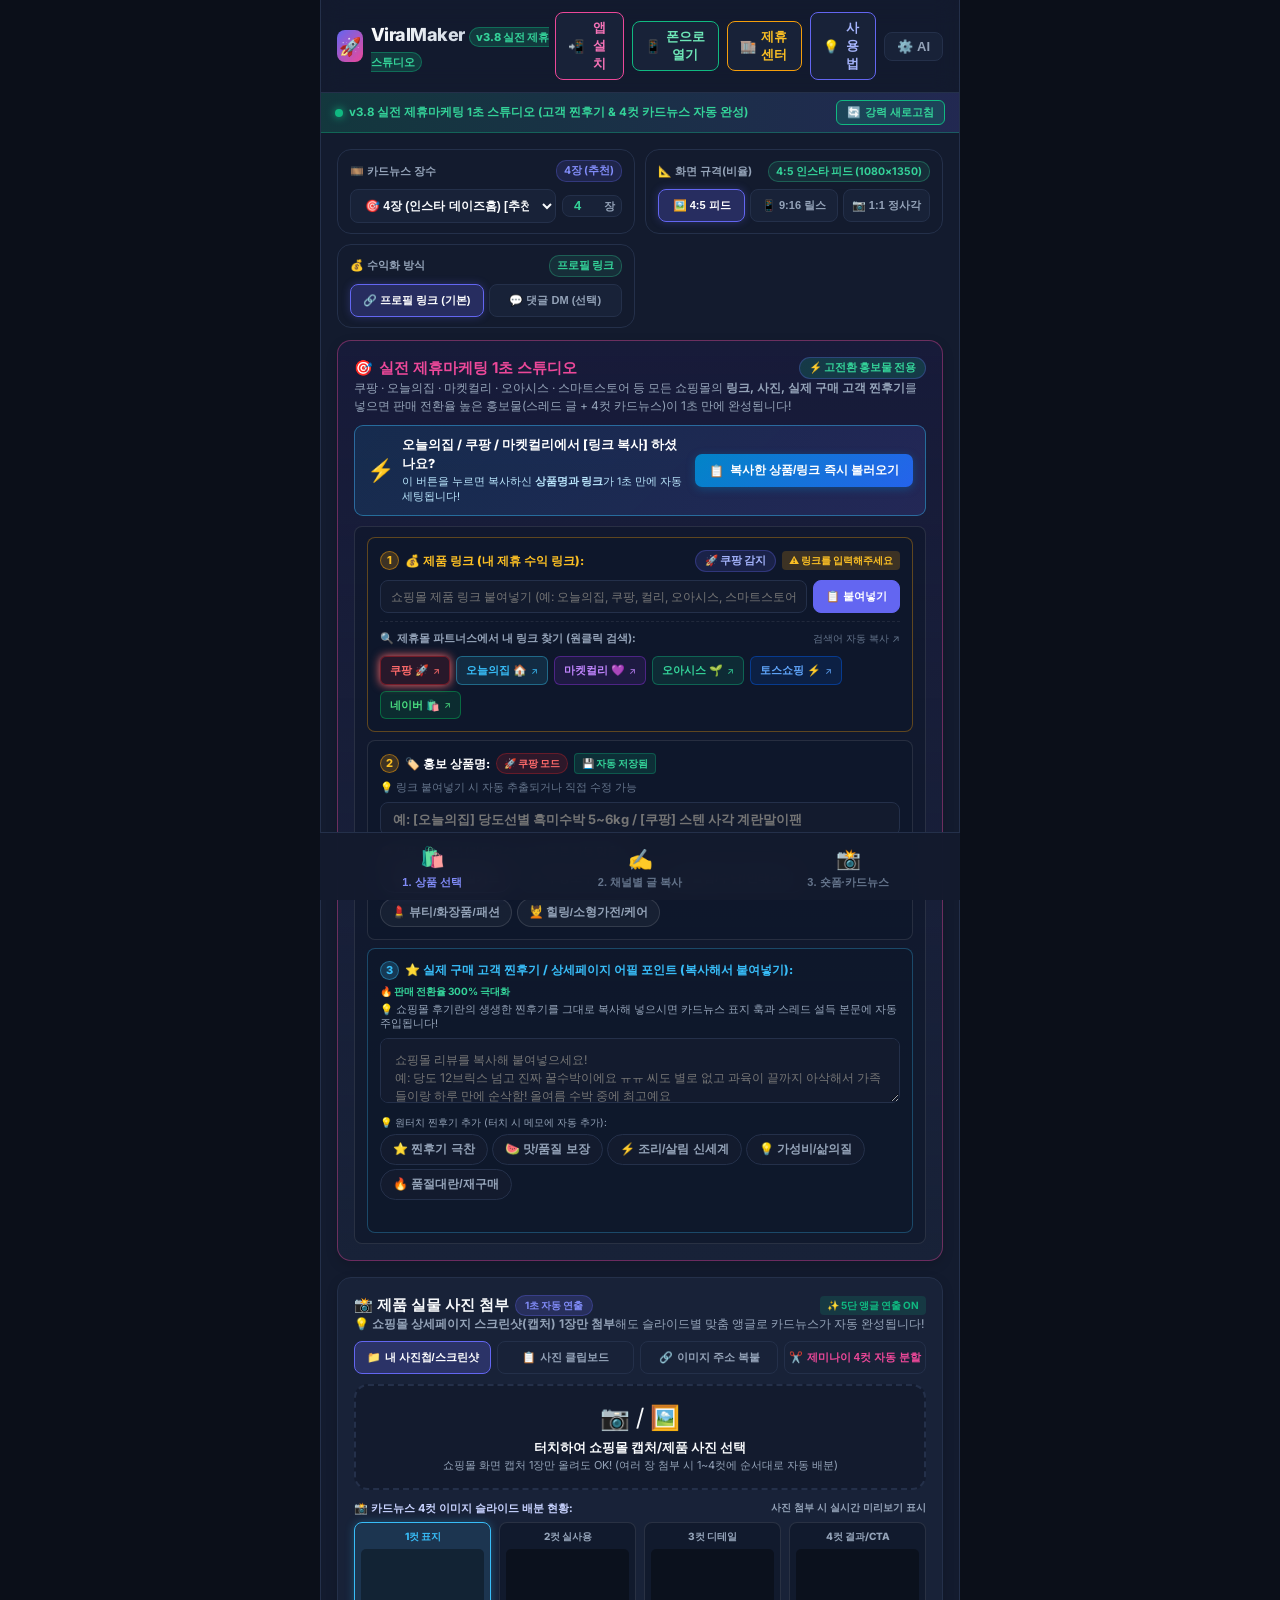
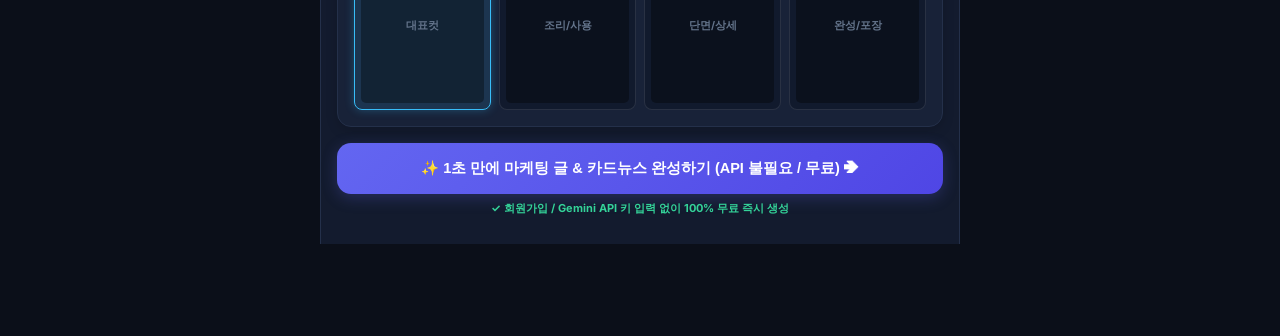
==== commit 26cf3f0c: "ViralMaker v3.8: 실전 제휴마케팅 1초 스튜디오 & 고객 찐후기 4컷 카드뉴스 엔진 (20260930_214743)" ====
--- a/viralmaker_portable.html
+++ b/viralmaker_portable.html
@@ -2664,7 +2664,7 @@
         <div class="logo-icon">🚀</div>
         <div>
           <span class="logo-text">ViralMaker</span>
-          <span class="logo-badge" style="background: rgba(16, 185, 129, 0.2); color: #34d399; border-color: rgba(16, 185, 129, 0.4); font-weight: 800;">v3.7 자동복원 &amp; 감지</span>
+          <span class="logo-badge" style="background: rgba(16, 185, 129, 0.2); color: #34d399; border-color: rgba(16, 185, 129, 0.4); font-weight: 800;">v3.8 실전 제휴스튜디오</span>
         </div>
       </div>
       <div class="header-actions">
@@ -2690,9 +2690,9 @@
     <div style="background: linear-gradient(90deg, rgba(16, 185, 129, 0.18), rgba(99, 102, 241, 0.18)); border-bottom: 1px solid rgba(16, 185, 129, 0.35); padding: 7px 14px; font-size: 11.5px; color: #34d399; display: flex; justify-content: space-between; align-items: center; gap: 8px;">
       <div style="display: flex; align-items: center; gap: 6px;">
         <span style="display: inline-block; width: 8px; height: 8px; border-radius: 50%; background: #10B981; box-shadow: 0 0 8px #10B981;"></span>
-        <span><strong>v3.7 실시간 세션 자동 복원 &amp; 스마트 클립보드 링크 감지 스튜디오</strong></span>
+        <span><strong>v3.8 실전 제휴마케팅 1초 스튜디오 (고객 찐후기 &amp; 4컷 카드뉴스 자동 완성)</strong></span>
       </div>
-      <button type="button" id="btn-force-refresh" onclick="window.location.replace(window.location.origin + window.location.pathname + '?v=3.7_' + Date.now());" style="background: rgba(16, 185, 129, 0.18); border: 1px solid #10b981; color: #34d399; border-radius: 6px; padding: 4px 10px; font-size: 11px; font-weight: 800; cursor: pointer; display: flex; align-items: center; gap: 4px; white-space: nowrap;">
+      <button type="button" id="btn-force-refresh" onclick="window.location.replace(window.location.origin + window.location.pathname + '?v=3.8_' + Date.now());" style="background: rgba(16, 185, 129, 0.18); border: 1px solid #10b981; color: #34d399; border-radius: 6px; padding: 4px 10px; font-size: 11px; font-weight: 800; cursor: pointer; display: flex; align-items: center; gap: 4px; white-space: nowrap;">
         <span>🔄</span> <span>강력 새로고침</span>
       </button>
     </div>
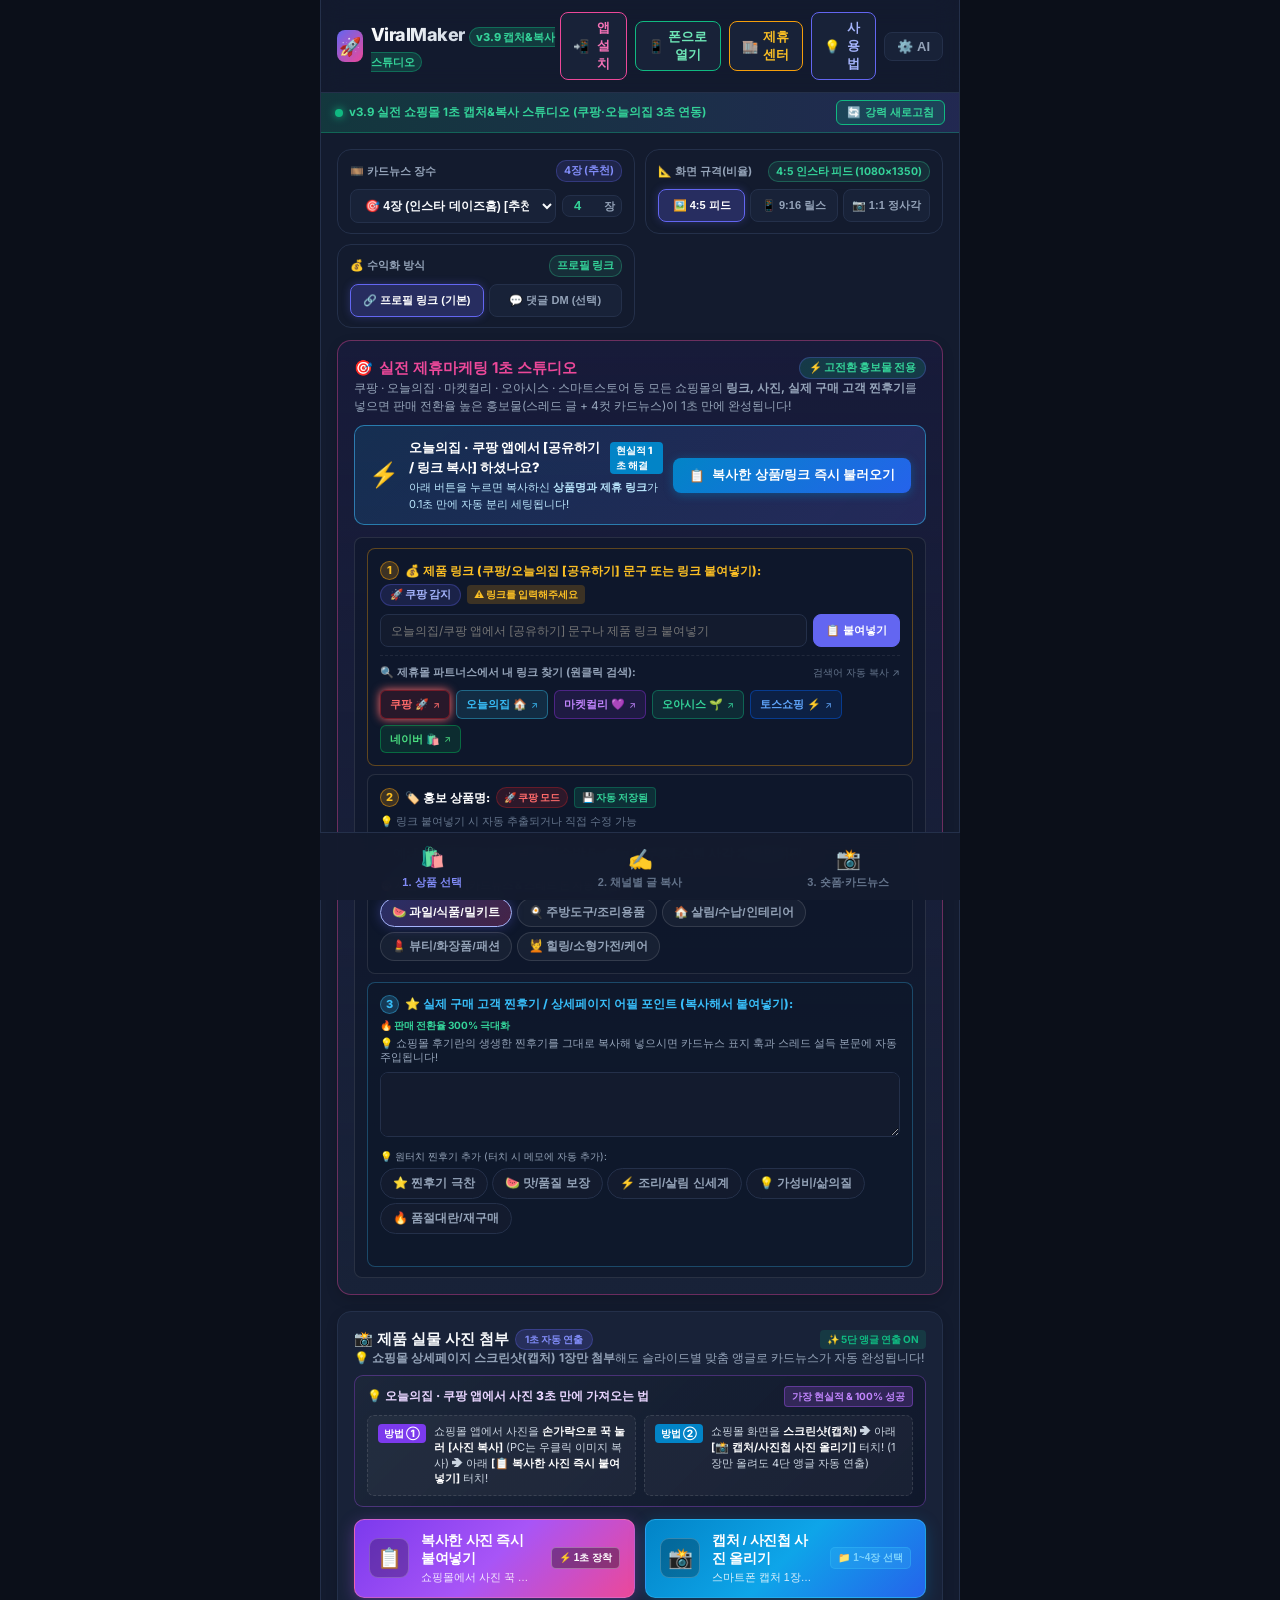
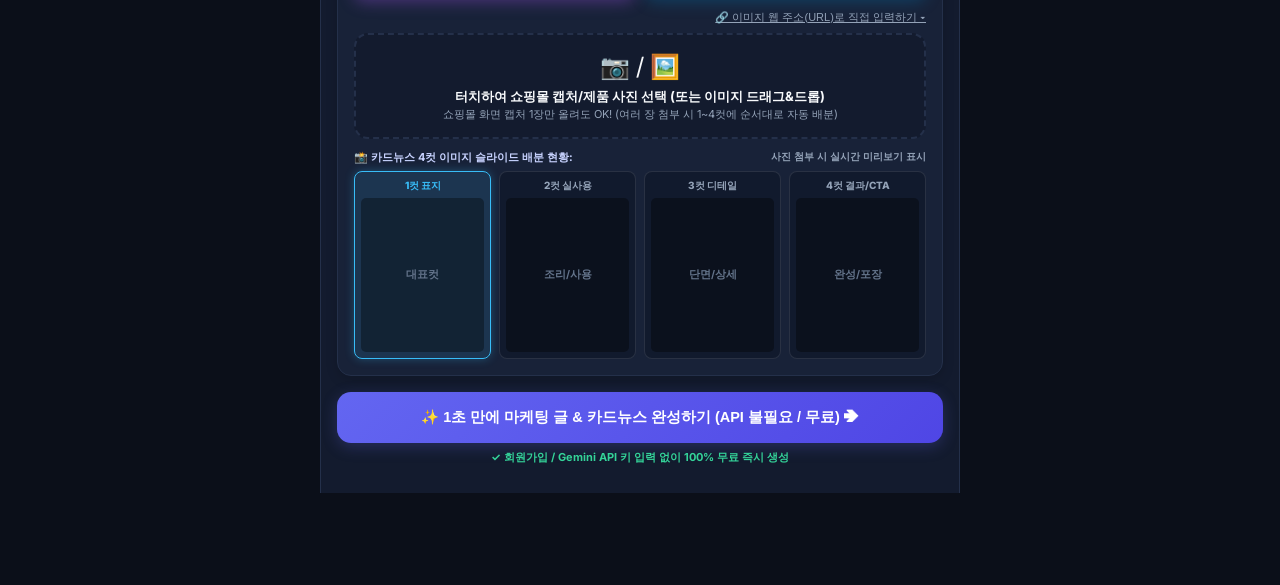
==== commit 4a90b4d3: "ViralMaker v3.9: 실전 쇼핑몰 1초 캡처&복사 스튜디오 & 쿠팡/오늘의집 3초 원터치 연동 (20261001_114857)" ====
--- a/viralmaker_portable.html
+++ b/viralmaker_portable.html
@@ -2632,6 +2632,206 @@
   box-shadow: 0 4px 14px rgba(2, 132, 199, 0.5) !important;
 }
 
+/* 💡 쿠팡/오늘의집 3초 사진 가져오기 가이드 카드 */
+.shopping-photo-guide-card {
+  background: linear-gradient(135deg, rgba(30, 41, 59, 0.7), rgba(15, 23, 42, 0.9));
+  border: 1px solid rgba(168, 85, 247, 0.35);
+  border-radius: 9px;
+  padding: 10px 12px;
+  margin-bottom: 12px;
+}
+.guide-header {
+  display: flex;
+  align-items: center;
+  justify-content: space-between;
+  margin-bottom: 8px;
+  flex-wrap: wrap;
+  gap: 6px;
+}
+.guide-title {
+  font-size: 12px;
+  font-weight: 800;
+  color: #e9d5ff;
+  display: flex;
+  align-items: center;
+  gap: 5px;
+}
+.guide-tag {
+  font-size: 10px;
+  font-weight: 700;
+  padding: 2px 7px;
+  border-radius: 4px;
+  background: rgba(168, 85, 247, 0.2);
+  color: #c084fc;
+  border: 1px solid rgba(168, 85, 247, 0.4);
+}
+.guide-steps-grid {
+  display: grid;
+  grid-template-columns: 1fr 1fr;
+  gap: 8px;
+}
+@media (max-width: 640px) {
+  .guide-steps-grid {
+    grid-template-columns: 1fr;
+  }
+}
+.guide-step-box {
+  background: rgba(255, 255, 255, 0.04);
+  border: 1px dashed rgba(255, 255, 255, 0.12);
+  border-radius: 7px;
+  padding: 8px 10px;
+  display: flex;
+  align-items: flex-start;
+  gap: 8px;
+}
+.step-pill {
+  font-size: 10px;
+  font-weight: 800;
+  padding: 2px 6px;
+  border-radius: 4px;
+  background: #7c3aed;
+  color: #fff;
+  white-space: nowrap;
+}
+.step-desc {
+  font-size: 11px;
+  color: #cbd5e1;
+  line-height: 1.45;
+}
+.step-desc strong {
+  color: #fff;
+}
+
+/* 🌟 실전 2대 원터치 사진 첨부 액션 그리드 */
+.photo-primary-actions-grid {
+  display: grid;
+  grid-template-columns: 1fr 1fr;
+  gap: 10px;
+  margin-bottom: 12px;
+}
+@media (max-width: 580px) {
+  .photo-primary-actions-grid {
+    grid-template-columns: 1fr;
+  }
+}
+
+.btn-photo-action-paste {
+  background: linear-gradient(135deg, #7c3aed 0%, #a855f7 50%, #ec4899 100%);
+  border: 1.5px solid rgba(244, 114, 182, 0.6);
+  border-radius: 10px;
+  padding: 12px 14px;
+  color: #fff;
+  cursor: pointer;
+  display: flex;
+  align-items: center;
+  gap: 12px;
+  text-align: left;
+  position: relative;
+  overflow: hidden;
+  box-shadow: 0 4px 16px rgba(168, 85, 247, 0.35);
+  transition: all 0.2s cubic-bezier(0.4, 0, 0.2, 1);
+}
+.btn-photo-action-paste:hover {
+  transform: translateY(-2px);
+  box-shadow: 0 6px 22px rgba(168, 85, 247, 0.55);
+  border-color: #f472b6;
+}
+.btn-photo-action-paste:active {
+  transform: translateY(0);
+}
+
+.btn-photo-action-upload {
+  background: linear-gradient(135deg, #0284c7 0%, #0ea5e9 50%, #2563eb 100%);
+  border: 1.5px solid rgba(56, 189, 248, 0.5);
+  border-radius: 10px;
+  padding: 12px 14px;
+  color: #fff;
+  cursor: pointer;
+  display: flex;
+  align-items: center;
+  gap: 12px;
+  text-align: left;
+  position: relative;
+  overflow: hidden;
+  box-shadow: 0 4px 16px rgba(2, 132, 199, 0.3);
+  transition: all 0.2s cubic-bezier(0.4, 0, 0.2, 1);
+}
+.btn-photo-action-upload:hover {
+  transform: translateY(-2px);
+  box-shadow: 0 6px 22px rgba(2, 132, 199, 0.5);
+  border-color: #38bdf8;
+}
+.btn-photo-action-upload:active {
+  transform: translateY(0);
+}
+
+.btn-photo-icon-box {
+  width: 40px;
+  height: 40px;
+  border-radius: 9px;
+  background: rgba(0, 0, 0, 0.25);
+  display: flex;
+  align-items: center;
+  justify-content: center;
+  font-size: 20px;
+  flex-shrink: 0;
+  border: 1px solid rgba(255, 255, 255, 0.2);
+}
+.btn-photo-content {
+  flex: 1;
+  min-width: 0;
+}
+.btn-photo-title {
+  display: block;
+  font-size: 13.5px;
+  font-weight: 900;
+  letter-spacing: -0.3px;
+  color: #ffffff;
+  margin-bottom: 2px;
+}
+.btn-photo-desc {
+  display: block;
+  font-size: 10.5px;
+  color: rgba(255, 255, 255, 0.85);
+  line-height: 1.35;
+  white-space: nowrap;
+  overflow: hidden;
+  text-overflow: ellipsis;
+}
+.btn-photo-badge {
+  font-size: 10px;
+  font-weight: 800;
+  padding: 3px 7px;
+  border-radius: 5px;
+  background: rgba(0, 0, 0, 0.35);
+  border: 1px solid rgba(255, 255, 255, 0.3);
+  color: #fff;
+  white-space: nowrap;
+}
+
+/* 보조 옵션 토글 링크 */
+.photo-secondary-toggle {
+  display: flex;
+  align-items: center;
+  justify-content: flex-end;
+  gap: 12px;
+  margin-top: 6px;
+  margin-bottom: 8px;
+}
+.btn-toggle-sub-method {
+  background: none;
+  border: none;
+  font-size: 11px;
+  color: #94a3b8;
+  cursor: pointer;
+  text-decoration: underline;
+  padding: 0;
+}
+.btn-toggle-sub-method:hover {
+  color: #e2e8f0;
+}
+
+
 
 
 
@@ -2664,7 +2864,7 @@
         <div class="logo-icon">🚀</div>
         <div>
           <span class="logo-text">ViralMaker</span>
-          <span class="logo-badge" style="background: rgba(16, 185, 129, 0.2); color: #34d399; border-color: rgba(16, 185, 129, 0.4); font-weight: 800;">v3.8 실전 제휴스튜디오</span>
+          <span class="logo-badge" style="background: rgba(16, 185, 129, 0.2); color: #34d399; border-color: rgba(16, 185, 129, 0.4); font-weight: 800;">v3.9 캡처&amp;복사 스튜디오</span>
         </div>
       </div>
       <div class="header-actions">
@@ -2690,9 +2890,9 @@
     <div style="background: linear-gradient(90deg, rgba(16, 185, 129, 0.18), rgba(99, 102, 241, 0.18)); border-bottom: 1px solid rgba(16, 185, 129, 0.35); padding: 7px 14px; font-size: 11.5px; color: #34d399; display: flex; justify-content: space-between; align-items: center; gap: 8px;">
       <div style="display: flex; align-items: center; gap: 6px;">
         <span style="display: inline-block; width: 8px; height: 8px; border-radius: 50%; background: #10B981; box-shadow: 0 0 8px #10B981;"></span>
-        <span><strong>v3.8 실전 제휴마케팅 1초 스튜디오 (고객 찐후기 &amp; 4컷 카드뉴스 자동 완성)</strong></span>
+        <span><strong>v3.9 실전 쇼핑몰 1초 캡처&amp;복사 스튜디오 (쿠팡·오늘의집 3초 연동)</strong></span>
       </div>
-      <button type="button" id="btn-force-refresh" onclick="window.location.replace(window.location.origin + window.location.pathname + '?v=3.8_' + Date.now());" style="background: rgba(16, 185, 129, 0.18); border: 1px solid #10b981; color: #34d399; border-radius: 6px; padding: 4px 10px; font-size: 11px; font-weight: 800; cursor: pointer; display: flex; align-items: center; gap: 4px; white-space: nowrap;">
+      <button type="button" id="btn-force-refresh" onclick="window.location.replace(window.location.origin + window.location.pathname + '?v=3.9_' + Date.now());" style="background: rgba(16, 185, 129, 0.18); border: 1px solid #10b981; color: #34d399; border-radius: 6px; padding: 4px 10px; font-size: 11px; font-weight: 800; cursor: pointer; display: flex; align-items: center; gap: 4px; white-space: nowrap;">
         <span>🔄</span> <span>강력 새로고침</span>
       </button>
     </div>
@@ -2770,16 +2970,21 @@
             쿠팡 · 오늘의집 · 마켓컬리 · 오아시스 · 스마트스토어 등 모든 쇼핑몰의 <strong>링크, 사진, 실제 구매 고객 찐후기</strong>를 넣으면 판매 전환율 높은 홍보물(스레드 글 + 4컷 카드뉴스)이 1초 만에 완성됩니다!
           </p>
 
-          <!-- ⚡ 1초 원클릭 링크/공유문구 가져오기 바 -->
-          <div id="quick-import-card" class="quick-import-card" style="margin-bottom: 10px; background: linear-gradient(135deg, rgba(14, 165, 233, 0.12), rgba(99, 102, 241, 0.16)); border: 1.5px solid rgba(56, 189, 248, 0.45); border-radius: 9px; padding: 10px 12px; display: flex; align-items: center; justify-content: space-between; flex-wrap: wrap; gap: 8px;">
-            <div style="display: flex; align-items: center; gap: 8px; flex: 1; min-width: 220px;">
-              <span style="font-size: 22px;">⚡</span>
+          <!-- ⚡ 실전 3초 완성 워크플로우 & 원클릭 복사 불러오기 바 -->
+          <div id="quick-import-card" class="quick-import-card" style="margin-bottom: 12px; background: linear-gradient(135deg, rgba(14, 165, 233, 0.14), rgba(99, 102, 241, 0.18)); border: 1.5px solid rgba(56, 189, 248, 0.55); border-radius: 10px; padding: 12px 14px; display: flex; align-items: center; justify-content: space-between; flex-wrap: wrap; gap: 10px;">
+            <div style="display: flex; align-items: center; gap: 10px; flex: 1; min-width: 240px;">
+              <span style="font-size: 24px;">⚡</span>
               <div>
-                <div style="font-size: 12.5px; font-weight: 800; color: #fff;">오늘의집 / 쿠팡 / 마켓컬리에서 [링크 복사] 하셨나요?</div>
-                <div style="font-size: 10.5px; color: #bae6fd;">이 버튼을 누르면 복사하신 <strong>상품명과 링크</strong>가 1초 만에 자동 세팅됩니다!</div>
+                <div style="font-size: 13px; font-weight: 800; color: #fff; display: flex; align-items: center; gap: 6px;">
+                  <span>오늘의집 · 쿠팡 앱에서 [공유하기 / 링크 복사] 하셨나요?</span>
+                  <span style="font-size: 10px; background: #0284c7; color: #fff; padding: 1px 6px; border-radius: 4px;">현실적 1초 해결</span>
+                </div>
+                <div style="font-size: 11px; color: #bae6fd; margin-top: 2px;">
+                  아래 버튼을 누르면 복사하신 <strong>상품명과 제휴 링크</strong>가 0.1초 만에 자동 분리 세팅됩니다!
+                </div>
               </div>
             </div>
-            <button type="button" id="btn-quick-import-shopping-link" class="btn-primary" style="background: linear-gradient(135deg, #0284c7, #2563eb); border: none; color: #fff; font-weight: 800; font-size: 12px; padding: 8px 14px; border-radius: 7px; cursor: pointer; display: flex; align-items: center; gap: 6px; box-shadow: 0 2px 8px rgba(2, 132, 199, 0.35); white-space: nowrap;">
+            <button type="button" id="btn-quick-import-shopping-link" class="btn-primary" style="background: linear-gradient(135deg, #0284c7, #2563eb); border: none; color: #fff; font-weight: 800; font-size: 12.5px; padding: 9px 16px; border-radius: 8px; cursor: pointer; display: flex; align-items: center; gap: 7px; box-shadow: 0 2px 10px rgba(2, 132, 199, 0.4); white-space: nowrap;">
               <span>📋</span> <span>복사한 상품/링크 즉시 불러오기</span>
             </button>
           </div>
@@ -2826,7 +3031,7 @@
               <div style="display: flex; justify-content: space-between; align-items: center; margin-bottom: 8px; flex-wrap: wrap; gap: 4px;">
                 <label for="product-link" id="label-mode-a-link-title" style="font-size: 12px; font-weight: 800; color: #fbbf24; cursor: pointer; display: flex; align-items: center; gap: 6px;">
                   <span class="step-num-badge">1</span>
-                  <span>💰 제품 링크 (내 제휴 수익 링크):</span>
+                  <span>💰 제품 링크 (쿠팡/오늘의집 [공유하기] 문구 또는 링크 붙여넣기):</span>
                 </label>
                 <div style="display: flex; align-items: center; gap: 6px;">
                   <span id="mode-b-detected-badge" class="platform-pill" style="font-size: 10.5px;">🚀 쿠팡 감지</span>
@@ -2834,10 +3039,15 @@
                 </div>
               </div>
               <div style="display: flex; gap: 6px;">
-                <input type="url" id="product-link" class="input-control" style="font-size: 12px; padding: 8px 10px;" placeholder="쇼핑몰 제품 링크 붙여넣기 (예: 오늘의집, 쿠팡, 컬리, 오아시스, 스마트스토어 링크)" value="" required>
+                <input type="url" id="product-link" class="input-control" style="font-size: 12px; padding: 8px 10px;" placeholder="오늘의집/쿠팡 앱에서 [공유하기] 문구나 제품 링크 붙여넣기" value="" required>
                 <!-- 호환용 숨김 입력 필드 -->
                 <input type="hidden" id="input-mode-a-real-link" value="">
                 <button type="button" id="btn-paste-mode-a-real-link" class="btn-header" style="font-size: 11px; padding: 6px 12px; white-space: nowrap; font-weight: 700; background: var(--primary); color: #fff; border-color: var(--primary);">📋 붙여넣기</button>
+              </div>
+              
+              <!-- 💡 링크 입력 후 실시간 행동 안내 힌트 바 -->
+              <div id="link-action-hint-box" style="display: none; margin-top: 8px; background: rgba(16, 185, 129, 0.12); border: 1px solid rgba(16, 185, 129, 0.35); border-radius: 6px; padding: 7px 10px; font-size: 11px; color: #34d399; line-height: 1.4;">
+                <span id="link-action-hint-text">🚀 제휴 링크 연결 완료! 앱에서 대표 사진을 [복사]하거나 [캡처]하여 아래 [사진 붙여넣기]를 눌러주세요.</span>
               </div>
               
               <!-- 5대 제휴몰 내 링크 검색 툴바 -->
@@ -2909,7 +3119,7 @@
         </div>
 
         <!-- 사진/동영상 첨부: 1장 또는 여러 장 (스마트 5단 앵글 연출) -->
-        <div class="section-card photo-upload-card">
+        <div class="section-card photo-upload-card" id="section-photo-upload">
           <div class="section-title" style="margin-bottom: 4px;">
             <div style="display: flex; align-items: center; justify-content: space-between; width: 100%;">
               <div style="display: flex; align-items: center; gap: 6px;">
@@ -2923,23 +3133,67 @@
             💡 <strong>쇼핑몰 상세페이지 스크린샷(캡처) 1장만 첨부</strong>해도 슬라이드별 맞춤 앵글로 카드뉴스가 자동 완성됩니다!
           </p>
 
-          <!-- 🚀 제휴몰 제품 사진 초간단 첨부 4-Way 툴바 -->
-          <div class="photo-method-tabs">
-            <button type="button" class="photo-method-btn active" id="btn-tab-method-file">
-              <span>📁</span> <span>내 사진첩/스크린샷</span>
+          <!-- 💡 쿠팡/오늘의집 3초 사진 가져오기 가이드 배너 -->
+          <div class="shopping-photo-guide-card">
+            <div class="guide-header">
+              <span class="guide-title">💡 오늘의집 · 쿠팡 앱에서 사진 3초 만에 가져오는 법</span>
+              <span class="guide-tag">가장 현실적 &amp; 100% 성공</span>
+            </div>
+            <div class="guide-steps-grid">
+              <div class="guide-step-box">
+                <span class="step-pill">방법 ①</span>
+                <div class="step-desc">
+                  쇼핑몰 앱에서 사진을 <strong>손가락으로 꾹 눌러 [사진 복사]</strong> (PC는 우클릭 이미지 복사) ➔ 아래 <strong>[📋 복사한 사진 즉시 붙여넣기]</strong> 터치!
+                </div>
+              </div>
+              <div class="guide-step-box">
+                <span class="step-pill" style="background: #0284c7;">방법 ②</span>
+                <div class="step-desc">
+                  쇼핑몰 화면을 <strong>스크린샷(캡처)</strong> ➔ 아래 <strong>[📸 캡처/사진첩 사진 올리기]</strong> 터치! (1장만 올려도 4단 앵글 자동 연출)
+                </div>
+              </div>
+            </div>
+          </div>
+
+          <!-- 🌟 실전 2대 원터치 사진 첨부 액션 그리드 -->
+          <div class="photo-primary-actions-grid">
+            <!-- 원터치 액션 1: 복사한 사진 즉시 붙여넣기 (메인 강조) -->
+            <button type="button" id="btn-primary-paste-photo" class="btn-photo-action-paste">
+              <div class="btn-photo-icon-box">📋</div>
+              <div class="btn-photo-content">
+                <strong class="btn-photo-title">복사한 사진 즉시 붙여넣기</strong>
+                <span class="btn-photo-desc">쇼핑몰에서 사진 꾹 눌러 [복사] 후 터치! (PC: Ctrl+V)</span>
+              </div>
+              <span class="btn-photo-badge">⚡ 1초 장착</span>
             </button>
-            <button type="button" class="photo-method-btn" id="btn-tab-method-clipboard">
-              <span>📋</span> <span>사진 클립보드</span>
-            </button>
-            <button type="button" class="photo-method-btn" id="btn-tab-method-url">
-              <span>🔗</span> <span>이미지 주소 복붙</span>
-            </button>
-            <button type="button" class="photo-method-btn" id="btn-tab-method-collage" style="color: var(--accent-pink);" title="제미나이가 생성한 N분할 사진을 1초 만에 개별 슬라이드로 자동 쪼개주는 단축 기능">
-              <span>✂️</span> <span id="lbl-tab-method-collage">제미나이 4컷 자동 분할</span>
+
+            <!-- 원터치 액션 2: 캡처 / 사진첩 파일 올리기 -->
+            <button type="button" id="btn-primary-upload-photo" class="btn-photo-action-upload">
+              <div class="btn-photo-icon-box">📸</div>
+              <div class="btn-photo-content">
+                <strong class="btn-photo-title">캡처 / 사진첩 사진 올리기</strong>
+                <span class="btn-photo-desc">스마트폰 캡처 1장만 올려도 4단 앵글 자동 연출!</span>
+              </div>
+              <span class="btn-photo-badge" style="background: rgba(56, 189, 248, 0.25); color: #7dd3fc; border-color: rgba(56, 189, 248, 0.4);">📁 1~4장 선택</span>
             </button>
           </div>
 
-          <!-- 방법: 제휴몰 사진 주소(URL) 직접 붙여넣기 박스 (URL 탭 클릭 시 표시) -->
+          <!-- 호환용 숨김 버튼들 (기존 JS 연동 유지) -->
+          <div style="display: none;">
+            <button type="button" id="btn-tab-method-file"></button>
+            <button type="button" id="btn-tab-method-clipboard"></button>
+            <button type="button" id="btn-tab-method-url"></button>
+            <button type="button" id="btn-tab-method-collage"></button>
+          </div>
+
+          <!-- 보조 옵션: 이미지 웹 주소(URL) 직접 입력 아코디언 토글 -->
+          <div class="photo-secondary-toggle">
+            <button type="button" id="btn-toggle-photo-url" class="btn-toggle-sub-method">
+              🔗 이미지 웹 주소(URL)로 직접 입력하기 ▾
+            </button>
+          </div>
+
+          <!-- 방법: 제휴몰 사진 주소(URL) 직접 붙여넣기 박스 (토글 시 표시) -->
           <div id="panel-photo-url" style="display: none; margin-bottom: 10px; background: rgba(99, 102, 241, 0.08); border: 1px solid rgba(99, 102, 241, 0.28); border-radius: var(--radius-sm); padding: 10px 12px;">
             <div style="font-size: 11.5px; font-weight: 700; color: var(--primary-light); margin-bottom: 6px; display: flex; align-items: center; justify-content: space-between;">
               <span>🔗 쇼핑몰 제품 이미지 웹 주소(URL) 붙여넣기</span>
@@ -2952,7 +3206,7 @@
               </button>
             </div>
             <div style="font-size: 11px; color: var(--text-muted); margin-top: 6px; line-height: 1.4;">
-              💡 <strong>팁:</strong> 웹 브라우저에서 사진을 길게 누르고 [이미지 주소 복사]가 가능한 경우 URL을 넣어주세요. 모바일 앱 환경에서는 위 [내 사진첩/스크린샷]으로 캡처 1장을 올리시는 것이 가장 빠릅니다!
+              💡 <strong>팁:</strong> 웹 브라우저에서 사진을 길게 누르고 [이미지 주소 복사]가 가능한 경우 URL을 넣어주세요. 모바일 앱 환경에서는 위 [복사한 사진 붙여넣기] 또는 [캡처 사진 올리기]가 가장 빠릅니다!
             </div>
           </div>
 
@@ -2961,7 +3215,7 @@
             <img id="upload-preview" class="upload-preview" alt="미리보기">
             <div id="upload-prompt">
               <div style="font-size: 24px; margin-bottom: 2px;">📷 / 🖼️</div>
-              <div style="font-size: 13px; font-weight: 700; color: var(--text-main);">터치하여 쇼핑몰 캡처/제품 사진 선택</div>
+              <div style="font-size: 13px; font-weight: 700; color: var(--text-main);">터치하여 쇼핑몰 캡처/제품 사진 선택 (또는 이미지 드래그&amp;드롭)</div>
               <div style="font-size: 11px; color: var(--text-muted);">쇼핑몰 화면 캡처 1장만 올려도 OK! (여러 장 첨부 시 1~4컷에 순서대로 자동 배분)</div>
             </div>
           </label>
@@ -8720,10 +8974,16 @@
   async function autoFetchProductMetadata(url) {
     if (!url || !url.startsWith('http')) return null;
 
+    // 💡 쿠팡(Akamai)과 오늘의집(Cloudflare)은 봇 차단 WAF로 인해 프록시 스크래핑이 원천 차단되므로 헛도는 4.5초 대기를 즉시 스킵
+    const isAntiBotMall = /(coupang\.com|link\.coupang\.com|ohou\.se|ozip\.to)/i.test(url);
+    if (isAntiBotMall) {
+      return null;
+    }
+
     try {
       const proxyUrl = `https://api.allorigins.win/get?url=${encodeURIComponent(url)}`;
       const controller = new AbortController();
-      const timeoutId = setTimeout(() => controller.abort(), 4500); // 4.5초 타임아웃
+      const timeoutId = setTimeout(() => controller.abort(), 2000); // 2초 빠른 타임아웃
       const resp = await fetch(proxyUrl, { signal: controller.signal });
       clearTimeout(timeoutId);
 
@@ -8810,16 +9070,15 @@
       }
     }
 
-    // 쿠팡 봇 차단/단축링크로 인해 상품명을 전혀 못 읽어온 경우: 1초 퀵 프롬프트 폴백!
+    // 쿠팡/오늘의집 단축링크 등으로 인해 상품명을 못 읽어온 경우: 자연스러운 기본 상품명 세팅 & 부드러운 가이드
     if (!determinedTitle || determinedTitle === '화제의 인기 추천템') {
-      const quickInput = prompt(
-        '💡 쿠팡/쇼핑몰의 보안 봇 차단 정책으로 상품명을 자동으로 읽어오지 못했습니다.\n상품명이 무엇인가요? (예: 5구 멀티탭, 모던 장스탠드):',
-        ''
-      );
-      if (quickInput && quickInput.trim()) {
-        determinedTitle = quickInput.trim();
-      } else {
-        determinedTitle = (detectedPlat === 'coupang' ? '쿠팡 로켓 추천템' : (detectedPlat === 'ohou' ? '오늘의집 인기 리빙템' : 'SNS 화제의 꿀템'));
+      determinedTitle = (detectedPlat === 'coupang' ? '쿠팡 로켓 추천템' : (detectedPlat === 'ohou' ? '오늘의집 감성 리빙템' : 'SNS 화제의 꿀템'));
+      showToast('💡 제휴 링크 연결 완료! 상품명을 2~3글자로 가볍게 수정해주세요. ✨', 3500);
+      if (inputProductName) {
+        setTimeout(() => {
+          inputProductName.focus();
+          inputProductName.select();
+        }, 300);
       }
     }
 
@@ -9013,14 +9272,11 @@
     }
 
     if (!clipText || !clipText.trim()) {
-      clipText = prompt(
-        '📋 오늘의집이나 쿠팡에서 복사하신 링크 또는 공유 텍스트를 여기에 붙여넣어 주세요 (Ctrl+V):',
-        ''
-      );
-    }
-
-    if (!clipText || !clipText.trim()) {
-      showToast('⚠️ 복사된 링크나 상품 정보가 없습니다. 쇼핑몰에서 링크 복사 후 다시 눌러주세요.');
+      showToast('💡 복사된 링크나 상품 정보가 없습니다. 오늘의집이나 쿠팡에서 [공유하기] 문구 복사 후 다시 눌러주세요.');
+      if (inputLink) {
+        inputLink.focus();
+        inputLink.scrollIntoView({ behavior: 'smooth', block: 'center' });
+      }
       return;
     }
 
@@ -9272,6 +9528,24 @@
       badgeModeALinkStatus.textContent = '✅ 내 제휴 링크 적용됨 (수익 적립 OK)';
       badgeModeALinkStatus.style.background = 'rgba(16, 185, 129, 0.2)';
       badgeModeALinkStatus.style.color = '#34d399';
+    }
+
+    // 💡 실시간 다음 행동 가이드 박스 업데이트
+    const hintBox = document.getElementById('link-action-hint-box');
+    const hintText = document.getElementById('link-action-hint-text');
+    if (hintBox && hintText) {
+      if (url && (url.includes('coupang.com') || url.includes('ohou.se') || url.includes('ozip.to'))) {
+        const isCoupang = url.includes('coupang');
+        hintBox.style.display = 'block';
+        hintText.innerHTML = isCoupang
+          ? '🚀 <strong>쿠팡 제휴 링크 연결 완료!</strong> 앱에서 대표 사진을 [복사]하거나 [캡처]하여 아래 <strong>[📋 복사한 사진 즉시 붙여넣기]</strong>를 터치하세요!'
+          : '🏠 <strong>오늘의집 링크 연결 완료!</strong> 앱에서 대표 사진을 [복사]하거나 [캡처]하여 아래 <strong>[📋 복사한 사진 즉시 붙여넣기]</strong>를 터치하세요!';
+      } else if (url && url.startsWith('http')) {
+        hintBox.style.display = 'block';
+        hintText.innerHTML = '✅ <strong>제휴 링크 연결 완료!</strong> 이제 아래 사진 영역에서 [복사한 사진 붙여넣기] 또는 [캡처 사진 올리기]를 진행해주세요.';
+      } else {
+        hintBox.style.display = 'none';
+      }
     }
   }
 
@@ -9763,43 +10037,16 @@
     const currentName = inputProductName ? inputProductName.value.trim() : '';
 
     if (isDirectPaste) {
-      // 사진만 복사되어 들어온 경우 이전 상품명과 섞이는 것 방지
-      setTimeout(() => {
-        const promptMsg = currentName
-          ? `📷 새 제품 사진이 카드뉴스에 적용되었습니다!\n\n현재 이전 제품명("${currentName}")이 남아있습니다.\n새 사진에 맞는 상품명을 입력해주세요 (예: 당도선별 꿀수박):`
-          : `📷 새 제품 사진이 카드뉴스에 적용되었습니다!\n새 사진에 맞는 상품명을 입력해주세요 (예: 당도선별 꿀수박):`;
-
-        const userInput = prompt(promptMsg, '');
-        if (userInput && userInput.trim()) {
-          const cleanName = userInput.trim();
-          state.product.name = cleanName;
-          if (inputProductName) inputProductName.value = cleanName;
-          if (selectedViralTitle) selectedViralTitle.textContent = cleanName;
-
-          // 메모도 새 상품에 맞게 갱신
-          if (inputMemo) {
-            inputMemo.value = `${cleanName} 실사용 추천 찐후기`;
-            state.product.memo = inputMemo.value;
-          }
-
-          // 카테고리 자동 추론 (수박 -> food_diet 등)
-          if (typeof ContentGenerator !== 'undefined' && ContentGenerator.inferCategory) {
-            state.product.category = ContentGenerator.inferCategory(state.product);
-          }
-
-          saveCurrentSession(true);
-
-          showToast(`🍉 '${cleanName}'으로 상품 정보가 갱신되었습니다! 바로 [✨ 1초 만에 완성하기]를 눌러주세요. ✨`, 3500);
-        } else {
-          showToast('📷 새 사진 적용 완료! 상단 [상품명] 입력창에 제품명을 적어주세요.', 3500);
-          if (inputProductName) {
-            inputProductName.focus();
-            inputProductName.select();
-          }
+      // 사진만 복사되어 들어온 경우: 방해되는 prompt() 제거하고 스마트 인라인 안내
+      showToast('📸 쇼핑몰 제품 사진이 카드뉴스에 즉시 장착되었습니다! (4단 앵글 연출 ON) ✨', 3500);
+      if (!currentName || currentName.includes('계란말이') || currentName.includes('넥케어')) {
+        if (inputProductName) {
+          inputProductName.placeholder = '제품명을 2~3글자로 가볍게 적어주세요 (예: 당도선별 꿀수박)';
+          inputProductName.focus();
         }
-      }, 150);
+      }
     } else {
-      showToast('📸 제품 사진이 카드뉴스에 즉시 적용되었습니다! ✨');
+      showToast('📸 제품 사진이 카드뉴스에 즉시 적용되었습니다! (4단 앵글 연출 ON) ✨');
     }
   }
 
@@ -9840,32 +10087,44 @@
     });
   }
 
-  // 2. 3-Way 방식 탭 제어
+  // 2. 2대 원터치 사진 액션 바인딩
+  const btnPrimaryPastePhoto = document.getElementById('btn-primary-paste-photo');
+  const btnPrimaryUploadPhoto = document.getElementById('btn-primary-upload-photo');
+  const btnTogglePhotoUrl = document.getElementById('btn-toggle-photo-url');
+
+  if (btnPrimaryPastePhoto) {
+    btnPrimaryPastePhoto.addEventListener('click', async () => {
+      await pasteImageFromClipboard();
+    });
+  }
+
+  if (btnPrimaryUploadPhoto && mediaFileInput) {
+    btnPrimaryUploadPhoto.addEventListener('click', () => {
+      mediaFileInput.click();
+    });
+  }
+
+  if (btnTogglePhotoUrl && panelPhotoUrl) {
+    btnTogglePhotoUrl.addEventListener('click', () => {
+      const isHidden = panelPhotoUrl.style.display === 'none' || !panelPhotoUrl.style.display;
+      panelPhotoUrl.style.display = isHidden ? 'block' : 'none';
+      btnTogglePhotoUrl.textContent = isHidden ? '🔗 이미지 웹 주소(URL) 입력 닫기 ▴' : '🔗 이미지 웹 주소(URL)로 직접 입력하기 ▾';
+      if (isHidden && inputImageUrl) inputImageUrl.focus();
+    });
+  }
+
+  // 호환용 숨김 버튼 연동 (기존 탭 로직 안전 유지)
   if (btnTabMethodUrl && btnTabMethodClipboard && btnTabMethodFile) {
     btnTabMethodUrl.addEventListener('click', () => {
-      btnTabMethodUrl.classList.add('active');
-      btnTabMethodClipboard.classList.remove('active');
-      btnTabMethodFile.classList.remove('active');
-      if (btnTabMethodCollage) btnTabMethodCollage.classList.remove('active');
       if (panelPhotoUrl) panelPhotoUrl.style.display = 'block';
       if (inputImageUrl) inputImageUrl.focus();
     });
 
     btnTabMethodClipboard.addEventListener('click', async () => {
-      btnTabMethodClipboard.classList.add('active');
-      btnTabMethodUrl.classList.remove('active');
-      btnTabMethodFile.classList.remove('active');
-      if (btnTabMethodCollage) btnTabMethodCollage.classList.remove('active');
-      if (panelPhotoUrl) panelPhotoUrl.style.display = 'none';
       await pasteImageFromClipboard();
     });
 
     btnTabMethodFile.addEventListener('click', () => {
-      btnTabMethodFile.classList.add('active');
-      btnTabMethodUrl.classList.remove('active');
-      btnTabMethodClipboard.classList.remove('active');
-      if (btnTabMethodCollage) btnTabMethodCollage.classList.remove('active');
-      if (panelPhotoUrl) panelPhotoUrl.style.display = 'none';
       if (mediaFileInput) mediaFileInput.click();
     });
   }
@@ -9914,6 +10173,12 @@
 
   // 4. 전역 붙여넣기(Paste) 이벤트 지원 (스마트폰/PC 어디서나 사진 복사 후 붙여넣으면 즉시 감지)
   window.addEventListener('paste', (e) => {
+    // 텍스트 입력창에서 텍스트를 붙여넣는 중이면 텍스트 붙여넣기 방해 안 함
+    if (e.target && (e.target.tagName === 'INPUT' || e.target.tagName === 'TEXTAREA') && e.clipboardData && e.clipboardData.getData('text')) {
+      // 단, 붙여넣은 데이터가 이미지 파일인 경우는 처리
+      if (!e.clipboardData.types.includes('Files')) return;
+    }
+
     if (e.clipboardData && e.clipboardData.items) {
       for (const item of e.clipboardData.items) {
         if (item.type.indexOf('image') !== -1) {
@@ -9928,6 +10193,56 @@
             return;
           }
         }
+      }
+    }
+  });
+
+  // 4-1. 전역 드래그 앤 드롭(Drag & Drop) 사진 지원 (쇼핑몰 사진이나 캡처 파일 끌어다 놓기)
+  window.addEventListener('dragover', (e) => {
+    e.preventDefault();
+  });
+
+  window.addEventListener('drop', (e) => {
+    e.preventDefault();
+    if (e.dataTransfer && e.dataTransfer.files && e.dataTransfer.files.length > 0) {
+      const files = Array.from(e.dataTransfer.files).filter(f => f.type.startsWith('image/'));
+      if (files.length > 0) {
+        if (files.length === 1) {
+          const reader = new FileReader();
+          reader.onload = (ev) => {
+            onNewProductImageAttached(ev.target.result, false);
+          };
+          reader.readAsDataURL(files[0]);
+        } else {
+          // 다중 이미지 드롭 시 슬롯 순차 배분
+          let loaded = [];
+          files.slice(0, 4).forEach((file, idx) => {
+            const reader = new FileReader();
+            reader.onload = (ev) => {
+              loaded.push({ idx, data: ev.target.result });
+              if (loaded.length === Math.min(files.length, 4)) {
+                loaded.sort((a, b) => a.idx - b.idx);
+                onNewProductImageAttached(loaded[0].data, false);
+                loaded.forEach(item => {
+                  CardNewsStudio.setSlideImage(item.idx, item.data);
+                });
+                renderMultiPhotoSlots();
+                showToast(`🎉 ${loaded.length}장의 사진이 카드뉴스 1~${loaded.length}컷에 순서대로 자동 배분되었습니다! ✨`);
+              }
+            };
+            reader.readAsDataURL(file);
+          });
+        }
+        return;
+      }
+    }
+
+    // HTML 이미지 요소 드래그 앤 드롭 시
+    const htmlData = e.dataTransfer ? e.dataTransfer.getData('text/html') : '';
+    if (htmlData) {
+      const match = htmlData.match(/src=["'](https?:\/\/[^"']+)["']/i);
+      if (match && match[1]) {
+        applyImageUrlDirectly(match[1]);
       }
     }
   });
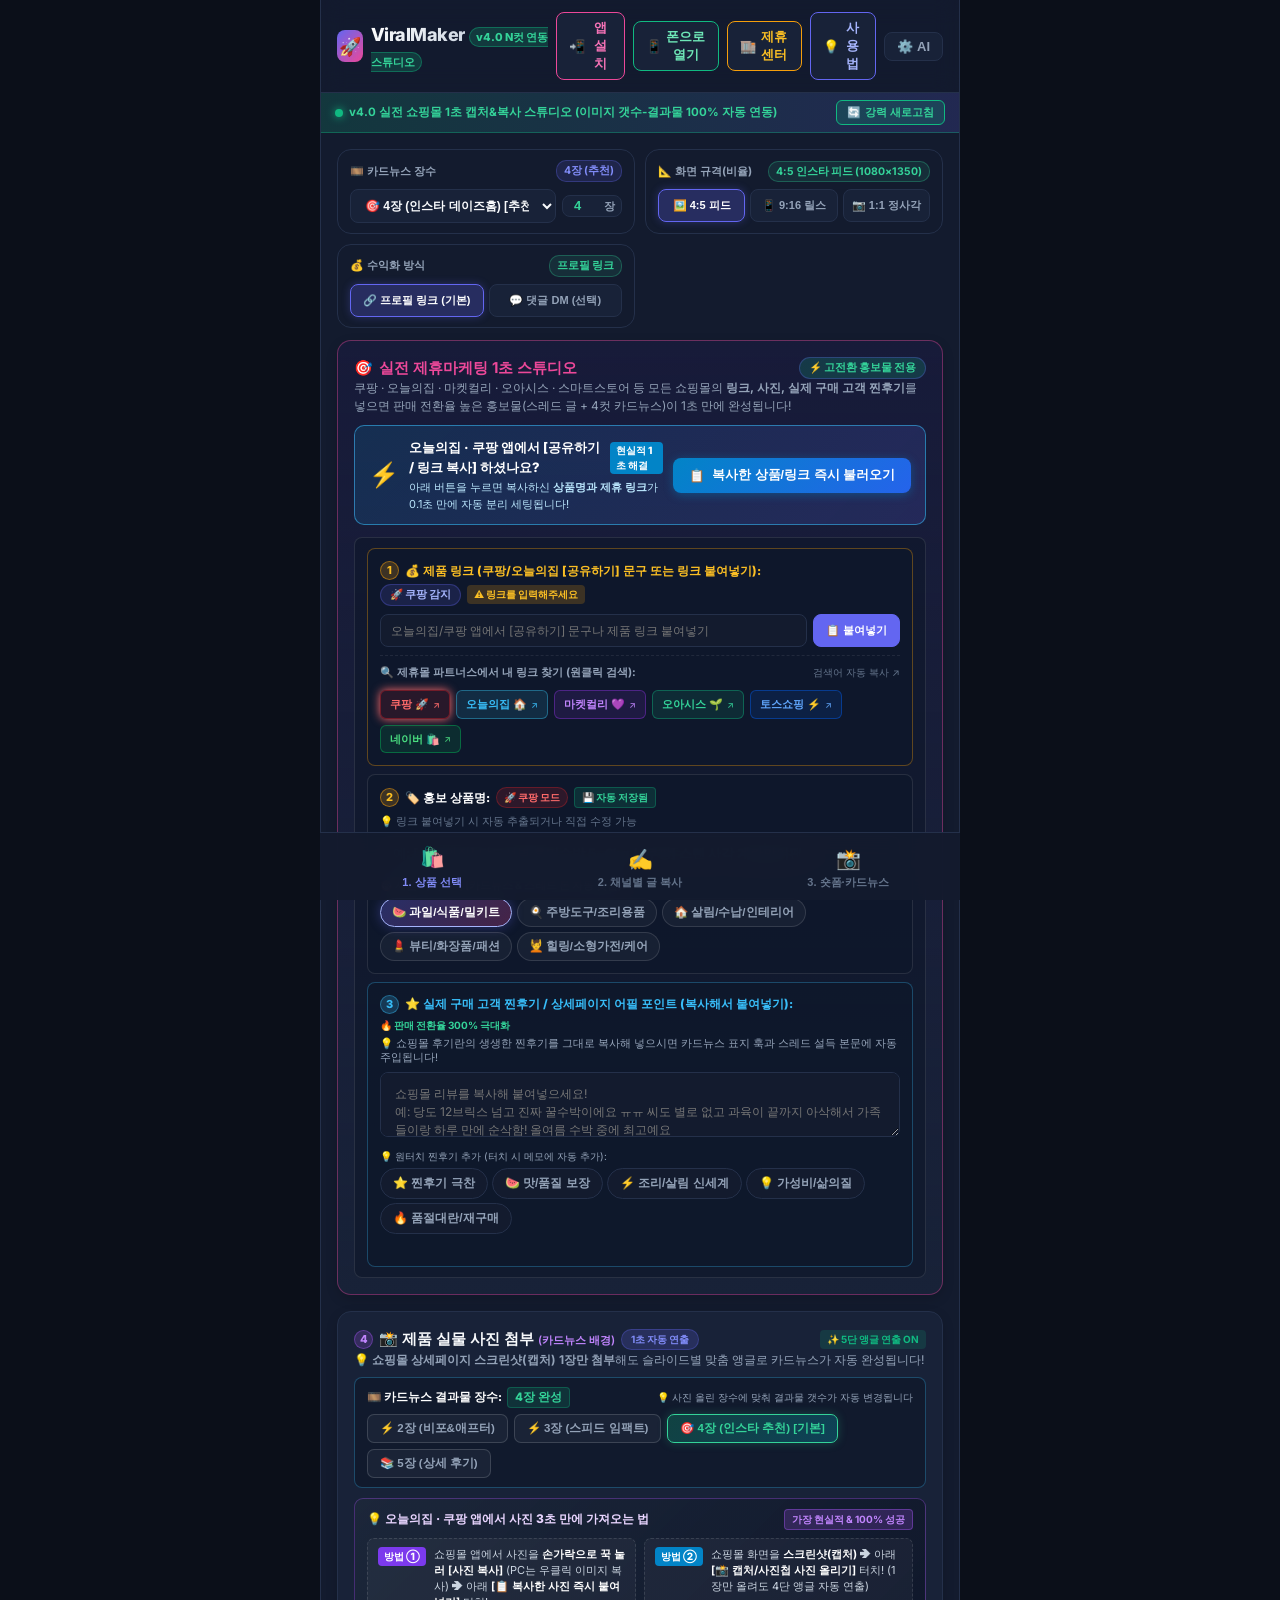
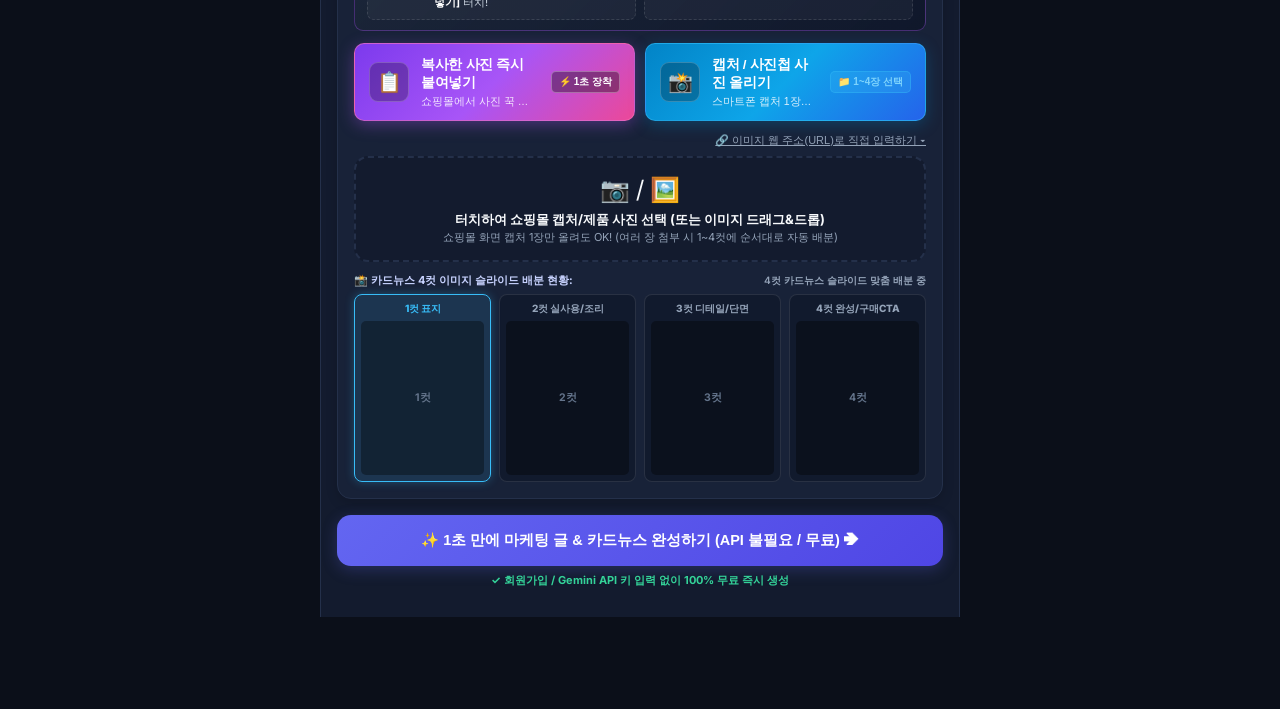
==== commit 389f914b: "ViralMaker v4.0: 가변 N컷 이미지 갯수-결과물 100% 자동 연동 엔진 (20261001_120555)" ====
--- a/viralmaker_portable.html
+++ b/viralmaker_portable.html
@@ -2831,6 +2831,35 @@
   color: #e2e8f0;
 }
 
+/* 🎞️ 4단계 카드뉴스 장수 원터치 선택 칩 */
+.photo-count-chip {
+  background: rgba(30, 41, 59, 0.7);
+  border: 1px solid rgba(255, 255, 255, 0.15);
+  border-radius: 7px;
+  color: #94a3b8;
+  font-size: 11.5px;
+  font-weight: 700;
+  padding: 6px 12px;
+  cursor: pointer;
+  transition: all 0.2s ease;
+  display: inline-flex;
+  align-items: center;
+  gap: 4px;
+}
+.photo-count-chip:hover {
+  background: rgba(56, 189, 248, 0.15);
+  border-color: rgba(56, 189, 248, 0.4);
+  color: #fff;
+}
+.photo-count-chip.active {
+  background: linear-gradient(135deg, rgba(16, 185, 129, 0.25), rgba(6, 182, 212, 0.25));
+  border-color: #34d399;
+  color: #34d399;
+  font-weight: 800;
+  box-shadow: 0 0 10px rgba(52, 211, 153, 0.25);
+}
+
+
 
 
 
@@ -2864,7 +2893,7 @@
         <div class="logo-icon">🚀</div>
         <div>
           <span class="logo-text">ViralMaker</span>
-          <span class="logo-badge" style="background: rgba(16, 185, 129, 0.2); color: #34d399; border-color: rgba(16, 185, 129, 0.4); font-weight: 800;">v3.9 캡처&amp;복사 스튜디오</span>
+          <span class="logo-badge" style="background: rgba(16, 185, 129, 0.2); color: #34d399; border-color: rgba(16, 185, 129, 0.4); font-weight: 800;">v4.0 N컷 연동 스튜디오</span>
         </div>
       </div>
       <div class="header-actions">
@@ -2890,9 +2919,9 @@
     <div style="background: linear-gradient(90deg, rgba(16, 185, 129, 0.18), rgba(99, 102, 241, 0.18)); border-bottom: 1px solid rgba(16, 185, 129, 0.35); padding: 7px 14px; font-size: 11.5px; color: #34d399; display: flex; justify-content: space-between; align-items: center; gap: 8px;">
       <div style="display: flex; align-items: center; gap: 6px;">
         <span style="display: inline-block; width: 8px; height: 8px; border-radius: 50%; background: #10B981; box-shadow: 0 0 8px #10B981;"></span>
-        <span><strong>v3.9 실전 쇼핑몰 1초 캡처&amp;복사 스튜디오 (쿠팡·오늘의집 3초 연동)</strong></span>
+        <span><strong>v4.0 실전 쇼핑몰 1초 캡처&amp;복사 스튜디오 (이미지 갯수-결과물 100% 자동 연동)</strong></span>
       </div>
-      <button type="button" id="btn-force-refresh" onclick="window.location.replace(window.location.origin + window.location.pathname + '?v=3.9_' + Date.now());" style="background: rgba(16, 185, 129, 0.18); border: 1px solid #10b981; color: #34d399; border-radius: 6px; padding: 4px 10px; font-size: 11px; font-weight: 800; cursor: pointer; display: flex; align-items: center; gap: 4px; white-space: nowrap;">
+      <button type="button" id="btn-force-refresh" onclick="window.location.replace(window.location.origin + window.location.pathname + '?v=4.0_' + Date.now());" style="background: rgba(16, 185, 129, 0.18); border: 1px solid #10b981; color: #34d399; border-radius: 6px; padding: 4px 10px; font-size: 11px; font-weight: 800; cursor: pointer; display: flex; align-items: center; gap: 4px; white-space: nowrap;">
         <span>🔄</span> <span>강력 새로고침</span>
       </button>
     </div>
@@ -3120,10 +3149,11 @@
 
         <!-- 사진/동영상 첨부: 1장 또는 여러 장 (스마트 5단 앵글 연출) -->
         <div class="section-card photo-upload-card" id="section-photo-upload">
-          <div class="section-title" style="margin-bottom: 4px;">
-            <div style="display: flex; align-items: center; justify-content: space-between; width: 100%;">
+          <div class="section-title" style="margin-bottom: 6px;">
+            <div style="display: flex; align-items: center; justify-content: space-between; width: 100%; flex-wrap: wrap; gap: 4px;">
               <div style="display: flex; align-items: center; gap: 6px;">
-                <span>📸 제품 실물 사진 첨부</span>
+                <span class="step-num-badge" style="background: rgba(168, 85, 247, 0.2); color: #c084fc; border-color: rgba(168, 85, 247, 0.4);">4</span>
+                <span>📸 <strong>제품 실물 사진 첨부</strong> <span style="font-size: 11px; color: #c084fc; font-weight: 600;">(카드뉴스 배경)</span></span>
                 <span class="platform-pill" style="background: rgba(99, 102, 241, 0.2); color: var(--primary-light); font-size: 10px;">1초 자동 연출</span>
               </div>
               <span class="tag-optional" id="photo-mode-badge" style="background: var(--success-bg); color: var(--success); border-color: rgba(16, 185, 129, 0.3);">✨ 5단 앵글 연출 ON</span>
@@ -3132,6 +3162,23 @@
           <p class="section-desc" style="margin-bottom: 8px;">
             💡 <strong>쇼핑몰 상세페이지 스크린샷(캡처) 1장만 첨부</strong>해도 슬라이드별 맞춤 앵글로 카드뉴스가 자동 완성됩니다!
           </p>
+
+          <!-- 🎞️ 카드뉴스 완성 장수 원터치 선택 칩 바 (이미지 갯수와 결과물 100% 자동 동기화) -->
+          <div class="photo-slide-count-bar" style="margin-bottom: 10px; background: rgba(15, 23, 42, 0.7); border: 1px solid rgba(56, 189, 248, 0.3); border-radius: 8px; padding: 9px 12px;">
+            <div style="display: flex; justify-content: space-between; align-items: center; margin-bottom: 6px; flex-wrap: wrap; gap: 4px;">
+              <span style="font-size: 11.5px; font-weight: 800; color: #fff; display: flex; align-items: center; gap: 5px;">
+                <span>🎞️ 카드뉴스 결과물 장수:</span>
+                <span id="label-photo-slide-count-badge" style="color: #34d399; font-weight: 800; background: rgba(16, 185, 129, 0.15); padding: 1px 7px; border-radius: 4px; border: 1px solid rgba(16, 185, 129, 0.3);">4장 완성</span>
+              </span>
+              <span style="font-size: 10px; color: #94a3b8;">💡 사진 올린 장수에 맞춰 결과물 갯수가 자동 변경됩니다</span>
+            </div>
+            <div class="slide-count-chip-row" id="photo-slide-count-chips" style="display: flex; gap: 6px; flex-wrap: wrap;">
+              <button type="button" class="photo-count-chip" data-count="2">⚡ 2장 (비포&amp;애프터)</button>
+              <button type="button" class="photo-count-chip" data-count="3">⚡ 3장 (스피드 임팩트)</button>
+              <button type="button" class="photo-count-chip active" data-count="4">🎯 4장 (인스타 추천) [기본]</button>
+              <button type="button" class="photo-count-chip" data-count="5">📚 5장 (상세 후기)</button>
+            </div>
+          </div>
 
           <!-- 💡 쿠팡/오늘의집 3초 사진 가져오기 가이드 배너 -->
           <div class="shopping-photo-guide-card">
@@ -9977,9 +10024,14 @@
         reader.readAsDataURL(file);
       }
     } else {
-      // 2장 이상 다중 사진 선택 시 (최대 5장 슬라이드 1~5번에 자동 순차 배분)
-      showToast(`📸 ${files.length}장의 사진을 슬라이드별로 배분하는 중...`);
-      const readPromises = files.slice(0, 5).map(f => {
+      // 2장 이상 다중 사진 선택 시: 첨부된 사진 장수에 맞춰 결과물 카드뉴스 장수도 즉시 자동 동기화!
+      const targetCount = Math.min(files.length, 5);
+      if (typeof syncSlideCountUI === 'function') {
+        syncSlideCountUI(targetCount);
+      }
+      showToast(`📸 ${files.length}장의 사진 감지! 카드뉴스도 [${targetCount}장 완성 모드]로 자동 연동되었습니다! ✨`, 3500);
+
+      const readPromises = files.slice(0, targetCount).map(f => {
         return new Promise((resolve) => {
           const r = new FileReader();
           r.onload = ev => resolve(ev.target.result);
@@ -9994,13 +10046,18 @@
       });
       state.product.mediaSrc = dataUrls[0];
       CardNewsStudio.setUserMedia(dataUrls[0]);
-      uploadPreview.src = dataUrls[0];
-      uploadPreview.style.display = 'block';
-      uploadPrompt.style.display = 'none';
+      if (uploadPreview) {
+        uploadPreview.src = dataUrls[0];
+        uploadPreview.style.display = 'block';
+      }
+      if (uploadPrompt) uploadPrompt.style.display = 'none';
 
       CardNewsStudio.render();
       updateSlideSceneBar();
-      showToast(`🎉 ${dataUrls.length}장의 사진이 슬라이드 1~${dataUrls.length}번에 각각 배분되었습니다!`);
+      if (typeof renderMultiPhotoSlots === 'function') {
+        renderMultiPhotoSlots();
+      }
+      showToast(`🎉 ${dataUrls.length}장의 사진이 슬라이드 1~${dataUrls.length}번에 각각 배분되었습니다! (결과물 ${targetCount}장 완성)`);
 
       if (visionActionPanel) {
         visionActionPanel.style.display = 'block';
@@ -10214,20 +10271,26 @@
           };
           reader.readAsDataURL(files[0]);
         } else {
-          // 다중 이미지 드롭 시 슬롯 순차 배분
+          // 다중 이미지 드롭 시: 드롭된 장수에 맞춰 슬롯 및 결과물 장수 자동 연동
+          const targetCount = Math.min(files.length, 5);
+          if (typeof syncSlideCountUI === 'function') {
+            syncSlideCountUI(targetCount);
+          }
           let loaded = [];
-          files.slice(0, 4).forEach((file, idx) => {
+          files.slice(0, targetCount).forEach((file, idx) => {
             const reader = new FileReader();
             reader.onload = (ev) => {
               loaded.push({ idx, data: ev.target.result });
-              if (loaded.length === Math.min(files.length, 4)) {
+              if (loaded.length === targetCount) {
                 loaded.sort((a, b) => a.idx - b.idx);
                 onNewProductImageAttached(loaded[0].data, false);
                 loaded.forEach(item => {
                   CardNewsStudio.setSlideImage(item.idx, item.data);
                 });
-                renderMultiPhotoSlots();
-                showToast(`🎉 ${loaded.length}장의 사진이 카드뉴스 1~${loaded.length}컷에 순서대로 자동 배분되었습니다! ✨`);
+                if (typeof renderMultiPhotoSlots === 'function') {
+                  renderMultiPhotoSlots();
+                }
+                showToast(`🎉 ${loaded.length}장의 사진 감지! 카드뉴스도 [${targetCount}장 완성 모드]로 자동 연동 배분되었습니다! ✨`);
               }
             };
             reader.readAsDataURL(file);
@@ -10772,6 +10835,78 @@
     });
   }
 
+  // 📸 4단계 사진 첨부 슬롯 동적 렌더링 (2~5컷 완벽 연동)
+  function renderMultiPhotoSlots() {
+    const slotsContainer = document.getElementById('multi-photo-slots');
+    const statusBadge = document.getElementById('multi-photo-status-badge');
+    if (!slotsContainer) return;
+
+    const count = state.slideCount || 4;
+    const slotNamesMap = {
+      1: ['1컷 단독 피드'],
+      2: ['1컷 표지/비포', '2컷 애프터/해결'],
+      3: ['1컷 표지', '2컷 디테일/특징', '3컷 완성/구매CTA'],
+      4: ['1컷 표지', '2컷 실사용/조리', '3컷 디테일/단면', '4컷 완성/구매CTA'],
+      5: ['1컷 표지', '2컷 비포/고민', '3컷 실사용/액션', '4컷 디테일/스펙', '5컷 결과/구매CTA']
+    };
+    const slotNames = slotNamesMap[count] || Array.from({ length: count }, (_, i) => `${i + 1}컷 슬라이드`);
+
+    if (statusBadge) {
+      statusBadge.textContent = `${count}컷 카드뉴스 슬라이드 맞춤 배분 중`;
+    }
+
+    slotsContainer.innerHTML = '';
+    for (let i = 0; i < count; i++) {
+      const slotEl = document.createElement('div');
+      slotEl.className = 'photo-slot' + (i === currentTargetSlot ? ' active' : '');
+      slotEl.dataset.slot = i;
+      slotEl.title = `${i + 1}번 슬라이드: ${slotNames[i]} (터치 시 이 슬롯 사진 교체)`;
+
+      const badge = document.createElement('div');
+      badge.className = 'slot-badge';
+      badge.textContent = slotNames[i];
+      slotEl.appendChild(badge);
+
+      const imgWrap = document.createElement('div');
+      imgWrap.className = 'slot-img-wrap';
+      imgWrap.id = `slot-thumb-${i}`;
+
+      const imgData = (typeof CardNewsStudio !== 'undefined' && CardNewsStudio.slideImages && CardNewsStudio.slideImages[i])
+        ? CardNewsStudio.slideImages[i]
+        : (state.product.mediaSrc || null);
+
+      if (imgData) {
+        const thumbImg = document.createElement('img');
+        thumbImg.src = (typeof imgData === 'string') ? imgData : (imgData.src || '');
+        thumbImg.style.width = '100%';
+        thumbImg.style.height = '100%';
+        thumbImg.style.objectFit = 'cover';
+        thumbImg.style.borderRadius = '4px';
+        imgWrap.appendChild(thumbImg);
+      } else {
+        const textSpan = document.createElement('span');
+        textSpan.className = 'slot-text';
+        textSpan.textContent = `${i + 1}컷`;
+        imgWrap.appendChild(textSpan);
+      }
+
+      slotEl.appendChild(imgWrap);
+
+      slotEl.addEventListener('click', () => {
+        currentTargetSlot = i;
+        slotsContainer.querySelectorAll('.photo-slot').forEach(s => s.classList.remove('active'));
+        slotEl.classList.add('active');
+        if (typeof CardNewsStudio !== 'undefined' && CardNewsStudio.setSlideIndex) {
+          CardNewsStudio.setSlideIndex(i);
+        }
+        if (mediaFileInput) mediaFileInput.click();
+      });
+
+      slotsContainer.appendChild(slotEl);
+    }
+  }
+  window.renderMultiPhotoSlots = renderMultiPhotoSlots;
+
   function syncSlideCountUI(count) {
     count = parseInt(count, 10) || 4;
     if (count < 1) count = 1;
@@ -10807,6 +10942,18 @@
       inputCustomSlideCount.value = count;
     }
 
+    // 4단계 사진 장수 원터치 칩 동기화
+    const photoChips = document.querySelectorAll('#photo-slide-count-chips .photo-count-chip');
+    photoChips.forEach(chip => {
+      chip.classList.toggle('active', parseInt(chip.dataset.count, 10) === count);
+    });
+    const labelPhotoBadge = document.getElementById('label-photo-slide-count-badge');
+    if (labelPhotoBadge) {
+      labelPhotoBadge.textContent = `${count}장 완성`;
+    }
+
+    renderMultiPhotoSlots();
+
     if (promptCountBadge) promptCountBadge.textContent = `${count}장`;
     
     // 모바일/다운로드 버튼 텍스트 동적 동기화
@@ -10835,6 +10982,18 @@
     if (typeof updateSimulator === 'function') updateSimulator();
   }
   window.syncSlideCountUI = syncSlideCountUI;
+
+  // 0. 4단계 사진 완성 장수 칩 클릭 리스너
+  const photoSlideCountChips = document.getElementById('photo-slide-count-chips');
+  if (photoSlideCountChips) {
+    photoSlideCountChips.addEventListener('click', (e) => {
+      const chip = e.target.closest('.photo-count-chip');
+      if (!chip) return;
+      const cnt = parseInt(chip.dataset.count, 10) || 4;
+      syncSlideCountUI(cnt);
+      showToast(`🎞️ 카드뉴스 결과물이 [${cnt}장 완성 모드]로 설정되었습니다! ✨`);
+    });
+  }
 
   // 1. 드롭다운 선택 리스너
   if (selectSlideCount) {
@@ -11861,9 +12020,10 @@
   if (!isRestored) {
     renderPlatformSearchToolbar({ name: '', search: '추천템' }, 'coupang');
   }
+  syncSlideCountUI(state.slideCount || 4);
   renderRecentHistory();
   updateSlideSceneBar();
-  updateMultiPhotoSlots();
+  renderMultiPhotoSlots();
 
   // 브라우저 백그라운드 전환 및 복귀 라이프사이클 이벤트 리스너
   window.addEventListener('beforeunload', () => saveCurrentSession(true));
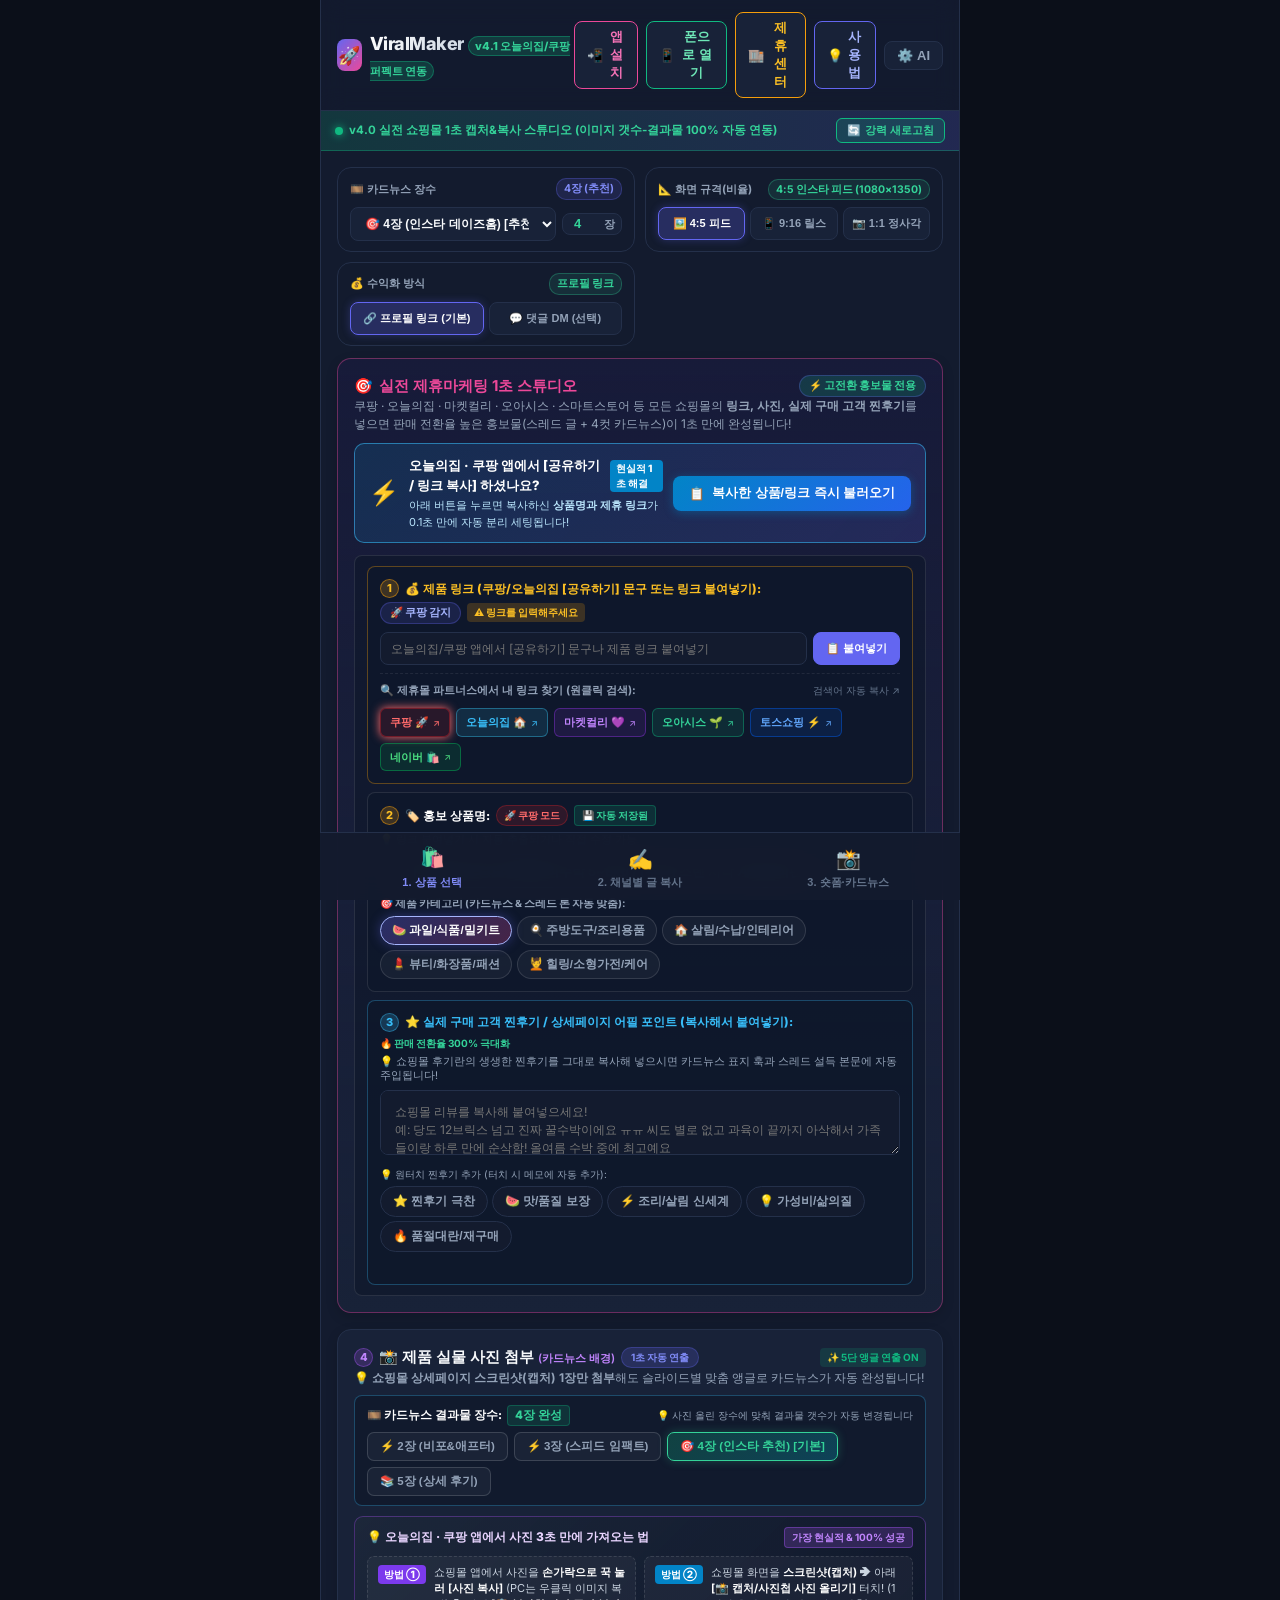
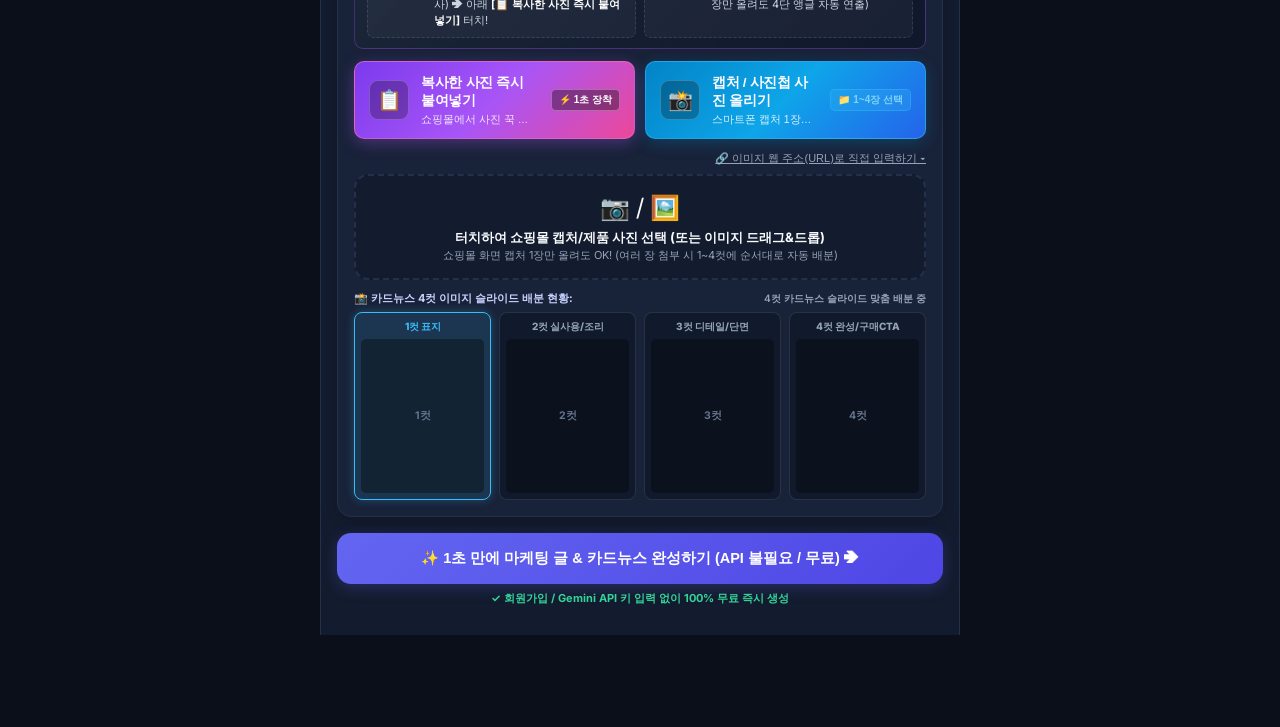
==== commit c06e4c11: "ViralMaker v4.1: 오늘의집/쿠팡 스마트 링크 & 모바일 1초 붙여넣기 퍼펙트 연동 (20261001_124444)" ====
--- a/viralmaker_portable.html
+++ b/viralmaker_portable.html
@@ -2893,7 +2893,7 @@
         <div class="logo-icon">🚀</div>
         <div>
           <span class="logo-text">ViralMaker</span>
-          <span class="logo-badge" style="background: rgba(16, 185, 129, 0.2); color: #34d399; border-color: rgba(16, 185, 129, 0.4); font-weight: 800;">v4.0 N컷 연동 스튜디오</span>
+          <span class="logo-badge" style="background: rgba(16, 185, 129, 0.2); color: #34d399; border-color: rgba(16, 185, 129, 0.4); font-weight: 800;">v4.1 오늘의집/쿠팡 퍼펙트 연동</span>
         </div>
       </div>
       <div class="header-actions">
@@ -3068,7 +3068,7 @@
                 </div>
               </div>
               <div style="display: flex; gap: 6px;">
-                <input type="url" id="product-link" class="input-control" style="font-size: 12px; padding: 8px 10px;" placeholder="오늘의집/쿠팡 앱에서 [공유하기] 문구나 제품 링크 붙여넣기" value="" required>
+                <input type="text" inputmode="url" id="product-link" class="input-control" style="font-size: 12px; padding: 8px 10px;" placeholder="오늘의집/쿠팡 앱에서 [공유하기] 문구나 제품 링크 붙여넣기" value="" required>
                 <!-- 호환용 숨김 입력 필드 -->
                 <input type="hidden" id="input-mode-a-real-link" value="">
                 <button type="button" id="btn-paste-mode-a-real-link" class="btn-header" style="font-size: 11px; padding: 6px 12px; white-space: nowrap; font-weight: 700; background: var(--primary); color: #fff; border-color: var(--primary);">📋 붙여넣기</button>
@@ -4147,6 +4147,30 @@
               <span class="pwa-step-text" style="font-size: 11.5px;">우측 상단 <strong>[추가]</strong> 터치 시 홈 화면에 앱 생성 완료!</span>
             </div>
           </div>
+        </div>
+    <!-- MODAL 6: 오늘의집/쿠팡 1초 링크 붙여넣기 모달 (스마트폰 브라우저 보안 차단 100% 극복) -->
+    <div class="modal-overlay" id="modal-quick-paste" style="display: none;">
+      <div class="modal-card" style="max-width: 420px; border: 1.5px solid rgba(56, 189, 248, 0.6); box-shadow: 0 10px 30px rgba(2, 132, 199, 0.35);">
+        <div style="display: flex; justify-content: space-between; align-items: center; margin-bottom: 10px;">
+          <h3 style="font-size: 16px; font-weight: 800; color: #fff; margin: 0; display: flex; align-items: center; gap: 6px;">
+            <span>📋</span>
+            <span>오늘의집 · 쿠팡 링크 붙여넣기</span>
+          </h3>
+          <button type="button" id="btn-close-quick-paste-modal" style="background: none; border: none; font-size: 20px; color: var(--text-muted); cursor: pointer; padding: 2px 6px;">✕</button>
+        </div>
+        
+        <div style="font-size: 11.5px; color: #bae6fd; line-height: 1.45; margin-bottom: 10px; background: rgba(14, 165, 233, 0.12); padding: 8px 10px; border-radius: 6px; border: 1px solid rgba(56, 189, 248, 0.3);">
+          💡 스마트폰 보안 정책으로 인해 클립보드 자동 읽기가 차단되었습니다.<br>
+          <strong>아래 입력창을 1초간 꾹 눌러 [붙여넣기]</strong>를 터치하시면 0.1초 만에 자동 분리 세팅됩니다!
+        </div>
+
+        <textarea id="textarea-quick-paste-box" class="input-control" rows="3" style="width: 100%; font-size: 12.5px; padding: 10px; resize: none; border-color: rgba(56, 189, 248, 0.5); background: rgba(15, 23, 42, 0.85);" placeholder="여기를 1초간 꾹 눌러 [붙여넣기]를 터치하세요! 📋&#10;(오늘의집 또는 쿠팡에서 복사하신 내용)"></textarea>
+
+        <div style="display: flex; gap: 8px; margin-top: 10px;">
+          <button type="button" class="btn-primary-large" id="btn-apply-quick-paste-box" style="flex: 2; padding: 11px; font-size: 13.5px; font-weight: 800; background: linear-gradient(135deg, #0284c7, #2563eb);">
+            ⚡ 즉시 1초 완성
+          </button>
+          <button type="button" class="btn-header" id="btn-cancel-quick-paste-box" style="flex: 1; padding: 11px; font-size: 12.5px; justify-content: center;">취소</button>
         </div>
       </div>
     </div>
@@ -4769,7 +4793,7 @@
     if (lower.includes('coupang.com') || lower.includes('link.coupang.com')) {
       return 'coupang';
     }
-    if (lower.includes('ohou.se') || lower.includes('todayhouse')) {
+    if (lower.includes('ohou.se') || lower.includes('ozip.to') || lower.includes('ozip.me') || lower.includes('ohse.me') || lower.includes('bucketplace') || lower.includes('todayhouse') || lower.includes('오늘의집')) {
       return 'ohou';
     }
     if (lower.includes('kurly.com')) {
@@ -4798,13 +4822,15 @@
     if (!rawText || typeof rawText !== 'string') return null;
     const text = rawText.trim();
     
-    // 1. URL 정규식 추출
+    // 1. URL 정규식 추출 (말미 괄호, 마침표, 쉼표 등 문장 부호 깔끔히 제거)
     const urlMatch = text.match(/https?:\/\/[^\s"'<>]+/i);
     if (!urlMatch) return null;
-    const url = urlMatch[0];
-
-    // 2. 쇼핑몰 링크 판별
-    const isShopping = /(ohou\.se|ozip\.to|coupang\.com|kurly\.com|oasis\.co\.kr|toss\.im|smartstore\.naver\.com|shopping\.naver\.com|aliexpress\.com|oliveyoung\.co\.kr)/i.test(url);
+    const rawUrl = urlMatch[0];
+    const url = rawUrl.replace(/[)\]}>.,;:~]+$/, '');
+
+    // 2. 쇼핑몰 링크 판별 (오늘의집 모든 서브도메인 & 단축도메인 지원)
+    const isShopping = /(ohou\.se|ozip\.to|ozip\.me|ohse\.me|bucketplace|coupang\.com|kurly\.com|oasis\.co\.kr|toss\.im|smartstore\.naver\.com|shopping\.naver\.com|aliexpress\.com|oliveyoung\.co\.kr)/i.test(url)
+                    || /(오늘의집|쿠팡|마켓컬리|오아시스|토스쇼핑|스마트스토어)/i.test(text);
     if (!isShopping) return null;
 
     const platKey = this.detectPlatform(url);
@@ -4832,12 +4858,14 @@
     }
 
     // 3. URL을 제외한 텍스트에서 '상품명' 추출 (공유하기 텍스트 분리)
-    let nonUrlText = text.replace(url, '').trim();
+    let nonUrlText = text.replace(rawUrl, '').replace(url, '').trim();
     let cleanedTitle = nonUrlText
       .replace(/(쿠팡!*|오늘의집|마켓컬리|오아시스마켓*|토스쇼핑*|네이버쇼핑|스마트스토어|올리브영)[\s|:/-]*/gi, '')
-      .replace(/\[(로켓배송|로켓와우|특가|단독|오늘의딜|할인|무료배송|오늘출발|쿠팡|오늘의집)\]/gi, '')
-      .replace(/(지금\s*.*에서\s*확인해보세요!?|앱에서\s*확인해보세요!?|자세한\s*내용은\s*링크에서!?)/gi, '')
-      .replace(/^[\s|:/-]+|[\s|:/-]+$/g, '')
+      .replace(/\[(로켓배송|로켓와우|특가|단독|오늘의딜|오굿데이|한정특가|할인|무료배송|오늘출발|쿠팡|오늘의집)\]/gi, '')
+      .replace(/(오굿데이|단독특가|한정특가|오늘의딜|로켓배송|로켓와우|무료배송|오늘출발)[\s|:/-]*/gi, '')
+      .replace(/(지금\s*(.*에서\s*)?확인해보세요!?|앱에서\s*확인해보세요!?|자세한\s*내용은\s*(링크에서)?!?|링크를\s*눌러\s*확인해보세요!?)/gi, '')
+      .replace(/[\r\n]+/g, ' ')
+      .replace(/^[\s|:/\-_[\]~·•]+|[\s|:/\-_[\]~·•]+$/g, '')
       .trim();
 
     // 4. URL 슬러그 한글 디코딩 폴백
@@ -9306,6 +9334,162 @@
     showToast('🎉 감지된 제휴 링크가 1초 만에 세팅되었습니다! 수익 적립 준비 완료 ✨');
   }
 
+  // 📋 1초 퀵 링크 붙여넣기 모달 열기/닫기 (스마트폰 브라우저 보안 차단 100% 극복)
+  const modalQuickPaste = document.getElementById('modal-quick-paste');
+  const textareaQuickPaste = document.getElementById('textarea-quick-paste-box');
+  const btnApplyQuickPaste = document.getElementById('btn-apply-quick-paste-box');
+  const btnCloseQuickPaste = document.getElementById('btn-close-quick-paste-modal');
+  const btnCancelQuickPaste = document.getElementById('btn-cancel-quick-paste-box');
+
+  function openQuickPasteModal() {
+    if (!modalQuickPaste) return;
+    modalQuickPaste.style.display = 'flex';
+    if (textareaQuickPaste) {
+      textareaQuickPaste.value = '';
+      setTimeout(() => {
+        textareaQuickPaste.focus();
+      }, 100);
+    }
+  }
+
+  function closeQuickPasteModal() {
+    if (modalQuickPaste) {
+      modalQuickPaste.style.display = 'none';
+    }
+  }
+
+  if (btnCloseQuickPaste) btnCloseQuickPaste.addEventListener('click', closeQuickPasteModal);
+  if (btnCancelQuickPaste) btnCancelQuickPaste.addEventListener('click', closeQuickPasteModal);
+  if (modalQuickPaste) {
+    modalQuickPaste.addEventListener('click', (e) => {
+      if (e.target === modalQuickPaste) closeQuickPasteModal();
+    });
+  }
+
+  if (textareaQuickPaste) {
+    const handlePasteBoxInput = () => {
+      const val = textareaQuickPaste.value.trim();
+      if (val && (val.includes('http') || val.length >= 4)) {
+        setTimeout(() => {
+          closeQuickPasteModal();
+          executeQuickShoppingImport(val);
+        }, 100);
+      }
+    };
+    textareaQuickPaste.addEventListener('paste', () => setTimeout(handlePasteBoxInput, 40));
+    textareaQuickPaste.addEventListener('input', handlePasteBoxInput);
+  }
+
+  if (btnApplyQuickPaste && textareaQuickPaste) {
+    btnApplyQuickPaste.addEventListener('click', () => {
+      const val = textareaQuickPaste.value.trim();
+      if (val) {
+        closeQuickPasteModal();
+        executeQuickShoppingImport(val);
+      } else {
+        showToast('💡 입력창을 꾹 눌러 복사하신 링크를 붙여넣어주세요.');
+      }
+    });
+  }
+
+  // ⚡ 제품 링크 & 공유 텍스트 통합 분석 및 입력 처리 엔진 (input/paste/change 전역 통합)
+  function processLinkInputText(rawVal, isExplicitPaste = false) {
+    if (!rawVal || typeof rawVal !== 'string') return false;
+    const raw = rawVal.trim();
+    if (!raw) return false;
+
+    // 1. 쇼핑몰 공유 텍스트 스마트 파싱
+    const shareInfo = (typeof ContentGenerator !== 'undefined' && ContentGenerator.extractShoppingShareInfo)
+      ? ContentGenerator.extractShoppingShareInfo(raw)
+      : null;
+
+    if (shareInfo && shareInfo.url) {
+      if (inputLink && inputLink.value !== shareInfo.url) {
+        inputLink.value = shareInfo.url;
+      }
+      if (inputModeARealLink) inputModeARealLink.value = shareInfo.url;
+      state.product.link = shareInfo.url;
+      state.product.platform = shareInfo.platKey || 'general';
+      currentActivePlatform = state.product.platform;
+      updateModeALinkStatus(shareInfo.url);
+      updateModeBBadge();
+
+      if (shareInfo.title) {
+        state.product.name = shareInfo.title;
+        if (inputProductName) inputProductName.value = shareInfo.title;
+        if (selectedViralTitle) selectedViralTitle.textContent = shareInfo.title;
+        if (inputMemo && (!inputMemo.value || inputMemo.value.includes('호텔 조식') || inputMemo.value.includes('하루 15분'))) {
+          inputMemo.value = `${shareInfo.title} 실사용 찐후기 추천`;
+          state.product.memo = inputMemo.value;
+        }
+      } else {
+        // 링크만 들어온 경우 (예: 오늘의집 링크 복사) -> 상품명 입력 유도
+        const platName = shareInfo.platLabel || '쇼핑몰';
+        showToast(`💡 [${platName}] 제휴 링크 연결 완료! 상품명을 2~3글자로 가볍게 적어주세요. ✨`, 3500);
+        if (inputProductName) {
+          setTimeout(() => {
+            inputProductName.focus();
+            inputProductName.select();
+          }, 250);
+        }
+      }
+
+      if (typeof ContentGenerator !== 'undefined' && ContentGenerator.inferCategory) {
+        state.product.category = ContentGenerator.inferCategory(state.product);
+      }
+
+      // 시각적 피드백: 힌트 박스 표시
+      const linkHintBox = document.getElementById('link-action-hint-box');
+      const linkHintText = document.getElementById('link-action-hint-text');
+      if (linkHintBox && linkHintText) {
+        linkHintBox.style.display = 'block';
+        linkHintText.innerHTML = `🎉 <strong>[${shareInfo.platLabel}]</strong> 제휴 링크 연결 완료! 앱에서 대표 사진을 <strong>[사진 복사]</strong>하거나 캡처하여 아래 <strong>[📋 복사한 사진 즉시 붙여넣기]</strong>를 터치하세요.`;
+      }
+
+      renderPlatformSearchToolbar({
+        name: state.product.name || shareInfo.title || '',
+        search: state.product.name || shareInfo.title || ''
+      }, state.product.platform);
+
+      saveCurrentSession(true);
+      if (shareInfo.title) {
+        showToast(`🎉 [${shareInfo.platLabel}] "${shareInfo.title}" 상품명과 링크 자동 분리 세팅 완료! ✨`);
+      }
+      return true;
+    }
+
+    // 2. 일반 URL 정규식 추출
+    const urlMatch = raw.match(/https?:\/\/[^\s"'<>]+/i);
+    if (urlMatch) {
+      const url = urlMatch[0].replace(/[)\]}>.,;:~]+$/, '');
+      if (inputLink && inputLink.value !== url) {
+        inputLink.value = url;
+      }
+      if (inputModeARealLink) inputModeARealLink.value = url;
+      state.product.link = url;
+      const detectedPlat = (typeof ContentGenerator !== 'undefined' && ContentGenerator.detectPlatform)
+        ? ContentGenerator.detectPlatform(url)
+        : 'general';
+      state.product.platform = detectedPlat;
+      currentActivePlatform = detectedPlat;
+      updateModeALinkStatus(url);
+      updateModeBBadge();
+
+      const linkHintBox = document.getElementById('link-action-hint-box');
+      const linkHintText = document.getElementById('link-action-hint-text');
+      if (linkHintBox && linkHintText) {
+        linkHintBox.style.display = 'block';
+        const platName = (detectedPlat === 'ohou' ? '오늘의집' : (detectedPlat === 'coupang' ? '쿠팡' : '제휴 쇼핑몰'));
+        linkHintText.innerHTML = `🎉 <strong>[${platName}]</strong> 제휴 링크 연결 완료! 앱에서 대표 사진을 <strong>[사진 복사]</strong>하거나 캡처하여 아래 <strong>[📋 복사한 사진 즉시 붙여넣기]</strong>를 터치하세요.`;
+      }
+
+      saveCurrentSession();
+      return true;
+    }
+
+    return false;
+  }
+
   // ⚡ 1초 원클릭 쇼핑몰 링크/공유문구 가져오기 엔진 (브라우저 권한 차단 100% 극복)
   async function executeQuickShoppingImport(providedText = null) {
     let clipText = providedText;
@@ -9314,16 +9498,13 @@
       try {
         clipText = await navigator.clipboard.readText();
       } catch (err) {
-        // 브라우저 백그라운드 보안 차단 시 아래 프롬프트로 부드럽게 폴백
-      }
-    }
-
+        // 브라우저 백그라운드 보안 차단 시 아래 모달창으로 부드럽게 폴백
+      }
+    }
+
+    // 클립보드 접근이 차단되었거나 비어있을 때: 1초 붙여넣기 모달창 즉시 오픈!
     if (!clipText || !clipText.trim()) {
-      showToast('💡 복사된 링크나 상품 정보가 없습니다. 오늘의집이나 쿠팡에서 [공유하기] 문구 복사 후 다시 눌러주세요.');
-      if (inputLink) {
-        inputLink.focus();
-        inputLink.scrollIntoView({ behavior: 'smooth', block: 'center' });
-      }
+      openQuickPasteModal();
       return;
     }
 
@@ -9335,18 +9516,40 @@
       : null;
 
     if (shareInfo && shareInfo.url) {
-      showToast(`⚡ [${shareInfo.platLabel}] "${shareInfo.title || '제휴 상품'}" 인식 완료! 즉시 생성 중...`, 2500);
-      triggerDirectThreadsPipeline(shareInfo.url, shareInfo.title);
+      if (shareInfo.title) {
+        showToast(`⚡ [${shareInfo.platLabel}] "${shareInfo.title}" 인식 완료! 즉시 세팅 중...`, 2500);
+        triggerDirectThreadsPipeline(shareInfo.url, shareInfo.title);
+      } else {
+        processLinkInputText(shareInfo.url, true);
+        showToast(`🎉 [${shareInfo.platLabel}] 제휴 링크 연결 완료! 상품명을 2~3글자로 가볍게 적어주세요. ✨`, 3500);
+        if (inputProductName) {
+          setTimeout(() => {
+            inputProductName.focus();
+            inputProductName.select();
+          }, 300);
+        }
+      }
       return;
     }
 
     // 2. 일반 URL 정규식 추출
     const urlMatch = trimmed.match(/https?:\/\/[^\s"'<>]+/i);
     if (urlMatch) {
-      const url = urlMatch[0];
-      const nonUrl = trimmed.replace(url, '').replace(/[|:\-_[\]]/g, ' ').trim();
-      showToast('⚡ 제휴 링크 감지 완료! 스레드 글 & 카드뉴스 생성 중...', 2500);
-      triggerDirectThreadsPipeline(url, nonUrl || null);
+      const url = urlMatch[0].replace(/[)\]}>.,;:~]+$/, '');
+      const nonUrl = trimmed.replace(urlMatch[0], '').replace(/[|:\-_[\]]/g, ' ').trim();
+      if (nonUrl) {
+        showToast('⚡ 제휴 링크 감지 완료! 스레드 글 & 카드뉴스 생성 중...', 2500);
+        triggerDirectThreadsPipeline(url, nonUrl);
+      } else {
+        processLinkInputText(url, true);
+        showToast('🎉 제휴 링크 연결 완료! 상품명을 입력해주세요. ✨', 3000);
+        if (inputProductName) {
+          setTimeout(() => {
+            inputProductName.focus();
+            inputProductName.select();
+          }, 300);
+        }
+      }
       return;
     }
 
@@ -9680,51 +9883,27 @@
   if (inputLink) {
     inputLink.addEventListener('paste', () => {
       setTimeout(() => {
-        const raw = inputLink.value.trim();
-        const shareInfo = (typeof ContentGenerator !== 'undefined' && ContentGenerator.extractShoppingShareInfo)
-          ? ContentGenerator.extractShoppingShareInfo(raw)
-          : null;
-        if (shareInfo && shareInfo.url) {
-          inputLink.value = shareInfo.url;
-          state.product.link = shareInfo.url;
-          if (shareInfo.title) {
-            state.product.name = shareInfo.title;
-            if (inputProductName) inputProductName.value = shareInfo.title;
-            if (selectedViralTitle) selectedViralTitle.textContent = shareInfo.title;
-            if (inputMemo) {
-              inputMemo.value = `${shareInfo.title} 실사용 찐후기 추천`;
-              state.product.memo = inputMemo.value;
-            }
-          }
-          if (typeof ContentGenerator !== 'undefined' && ContentGenerator.inferCategory) {
-            state.product.category = ContentGenerator.inferCategory(state.product);
-          }
-          updateModeBBadge();
-          saveCurrentSession(true);
-          showToast(`🎉 [${shareInfo.platLabel}] "${shareInfo.title || '제휴 링크'}" 분리 입력 완료! ✨`);
-        }
-      }, 50);
+        processLinkInputText(inputLink.value.trim(), true);
+      }, 40);
     });
 
     inputLink.addEventListener('input', () => {
-      updateModeBBadge();
-      const url = inputLink.value.trim();
-      if (url) {
-        state.product.link = url;
-        state.product.platform = (typeof ContentGenerator !== 'undefined') ? ContentGenerator.detectPlatform(url) : 'general';
+      const raw = inputLink.value.trim();
+      if (!raw) return;
+      // 쇼핑몰 복사 문구(한글+링크)이거나 일반 URL이면 즉시 스마트 분리 및 감지 처리
+      const processed = processLinkInputText(raw, false);
+      if (!processed) {
+        updateModeBBadge();
+        state.product.link = raw;
         state.generatedData = null;
         if (typeof updateCopyTextView === 'function') {
           updateCopyTextView();
         }
-
-        // 제휴몰 링크 입력 시 제품 대표 이미지 자동 추출 시도 (디바운스 600ms)
-        if (autoFetchTimer) clearTimeout(autoFetchTimer);
-        autoFetchTimer = setTimeout(() => {
-          if (typeof autoFetchProductImage === 'function') {
-            autoFetchProductImage(url);
-          }
-        }, 600);
-      }
+      }
+    });
+
+    inputLink.addEventListener('change', () => {
+      processLinkInputText(inputLink.value.trim(), false);
     });
   }
 
@@ -9877,30 +10056,19 @@
     inputProductName.addEventListener('paste', () => {
       setTimeout(() => {
         const raw = inputProductName.value.trim();
-        const shareInfo = (typeof ContentGenerator !== 'undefined' && ContentGenerator.extractShoppingShareInfo)
-          ? ContentGenerator.extractShoppingShareInfo(raw)
-          : null;
-        if (shareInfo && shareInfo.title) {
-          inputProductName.value = shareInfo.title;
-          state.product.name = shareInfo.title;
-          if (selectedViralTitle) selectedViralTitle.textContent = shareInfo.title;
-          if (shareInfo.url && inputLink) {
-            inputLink.value = shareInfo.url;
-            state.product.link = shareInfo.url;
-            updateModeBBadge();
-          }
-          if (typeof ContentGenerator !== 'undefined' && ContentGenerator.inferCategory) {
-            state.product.category = ContentGenerator.inferCategory(state.product);
-          }
-          saveCurrentSession(true);
-          showToast(`🎉 [${shareInfo.platLabel}] "${shareInfo.title}" 상품명과 링크 자동 세팅 완료! ✨`);
+        if (raw && (raw.includes('http') || raw.includes('오늘의집') || raw.includes('쿠팡'))) {
+          processLinkInputText(raw, true);
         }
-      }, 50);
+      }, 40);
     });
 
     inputProductName.addEventListener('input', () => {
       const val = inputProductName.value.trim();
       if (val) {
+        if (val.includes('http://') || val.includes('https://')) {
+          processLinkInputText(val, false);
+          return;
+        }
         state.product.name = val;
         if (selectedViralTitle) selectedViralTitle.textContent = val;
         if (currentViralItem) currentViralItem.name = val;
@@ -12040,14 +12208,32 @@
   // 첫 진입 1초 후 클립보드 검사 시도 (브라우저 정책 허용 시)
   setTimeout(checkClipboardForShoppingLink, 1000);
 
-  // 🚀 PWA Web Share Target 및 쿼리 파라미터(?url=... or ?text=...) 자동 연동
+  // 🚀 PWA Web Share Target 및 쿼리 파라미터(?url=... or ?text=... or ?title=...) 자동 연동
   try {
     const urlParams = new URLSearchParams(window.location.search);
-    const sharedUrl = urlParams.get('url') || (urlParams.get('text') && urlParams.get('text').match(/https?:\/\/[^\s]+/)?.[0]);
-    if (sharedUrl && sharedUrl.startsWith('http')) {
-      setTimeout(() => {
-        triggerDirectThreadsPipeline(sharedUrl);
-      }, 700);
+    const rawTitle = urlParams.get('title') || '';
+    const rawText = urlParams.get('text') || '';
+    const rawUrl = urlParams.get('url') || '';
+    const combined = [rawTitle, rawText, rawUrl].filter(Boolean).join(' ');
+
+    if (combined && (combined.includes('http://') || combined.includes('https://'))) {
+      const shareInfo = (typeof ContentGenerator !== 'undefined' && ContentGenerator.extractShoppingShareInfo)
+        ? ContentGenerator.extractShoppingShareInfo(combined)
+        : null;
+
+      if (shareInfo && shareInfo.url) {
+        setTimeout(() => {
+          showToast(`⚡ [${shareInfo.platLabel}] "${shareInfo.title || '공유 상품'}" 감지 완료! 즉시 세팅 중...`, 3000);
+          triggerDirectThreadsPipeline(shareInfo.url, shareInfo.title);
+        }, 600);
+      } else {
+        const urlMatch = combined.match(/https?:\/\/[^\s"'<>]+/i);
+        if (urlMatch) {
+          setTimeout(() => {
+            triggerDirectThreadsPipeline(urlMatch[0], rawTitle || null);
+          }, 600);
+        }
+      }
     }
   } catch (e) {}
 }
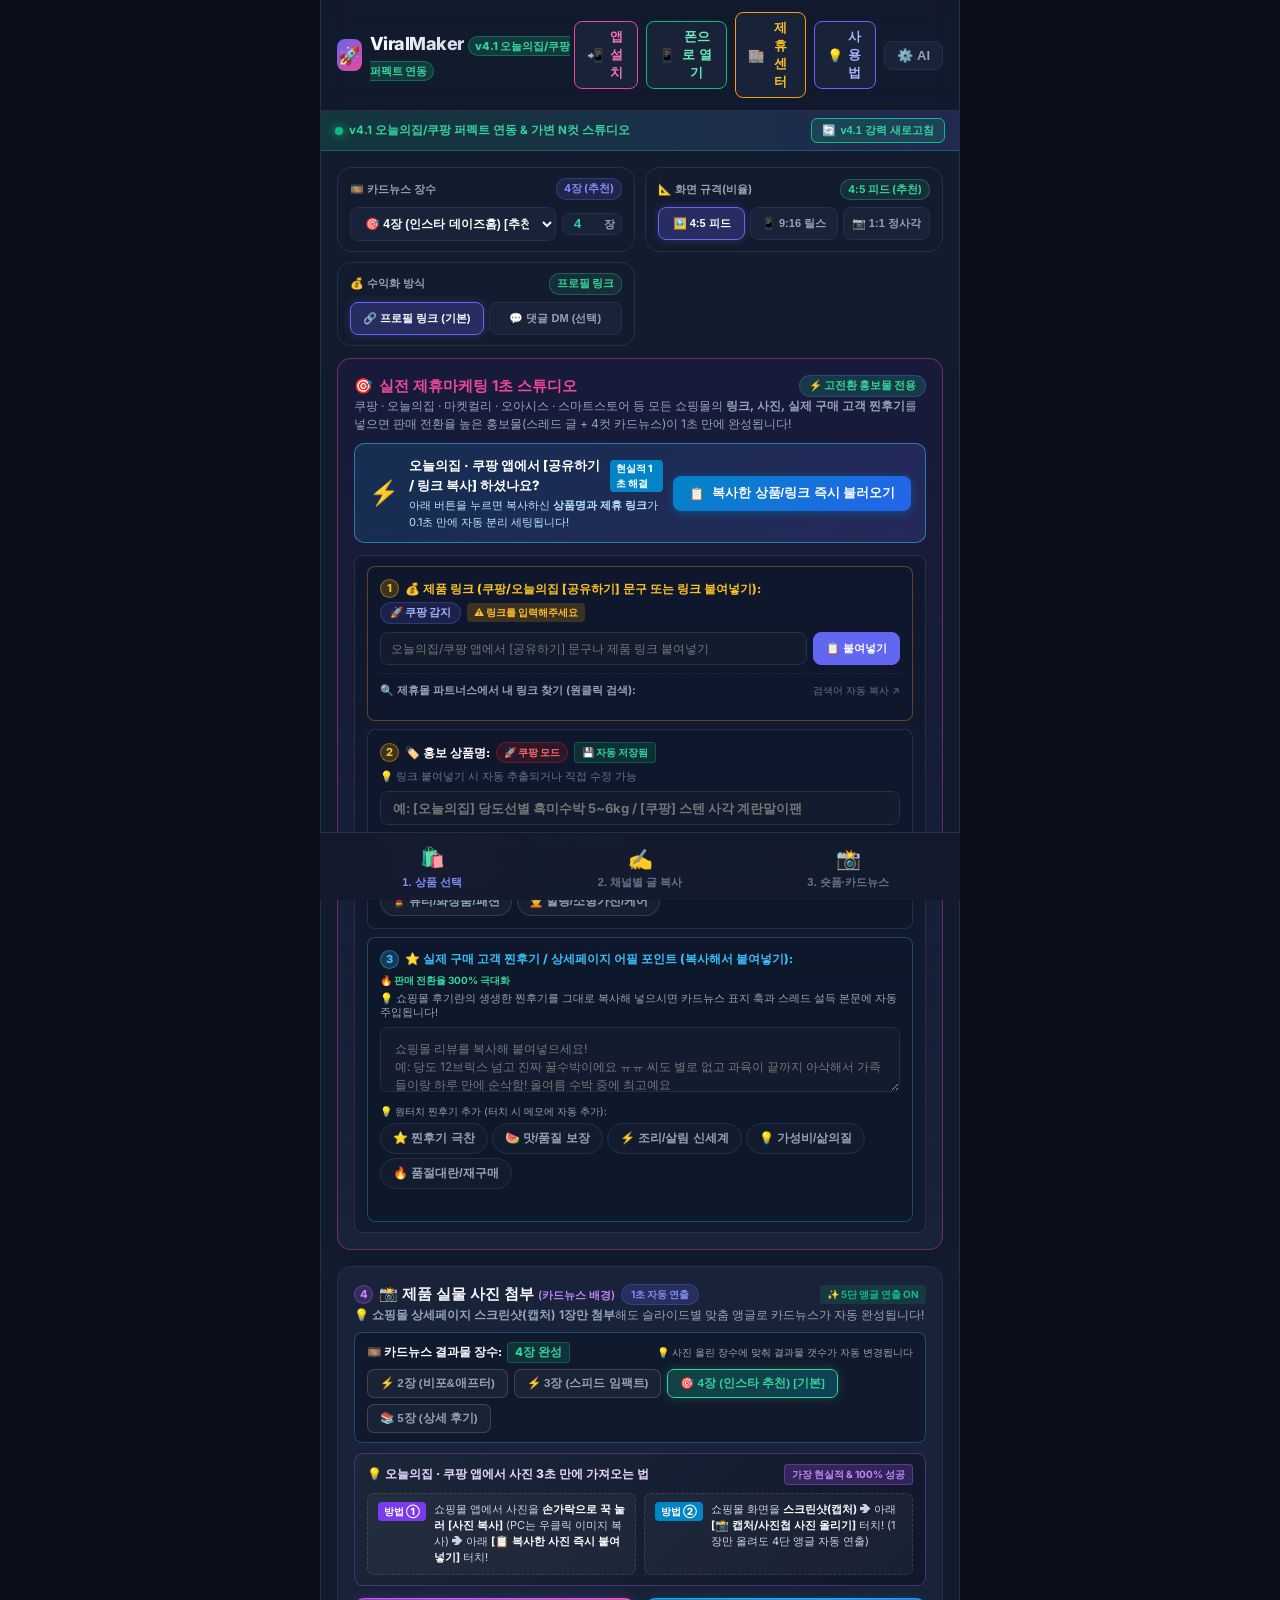
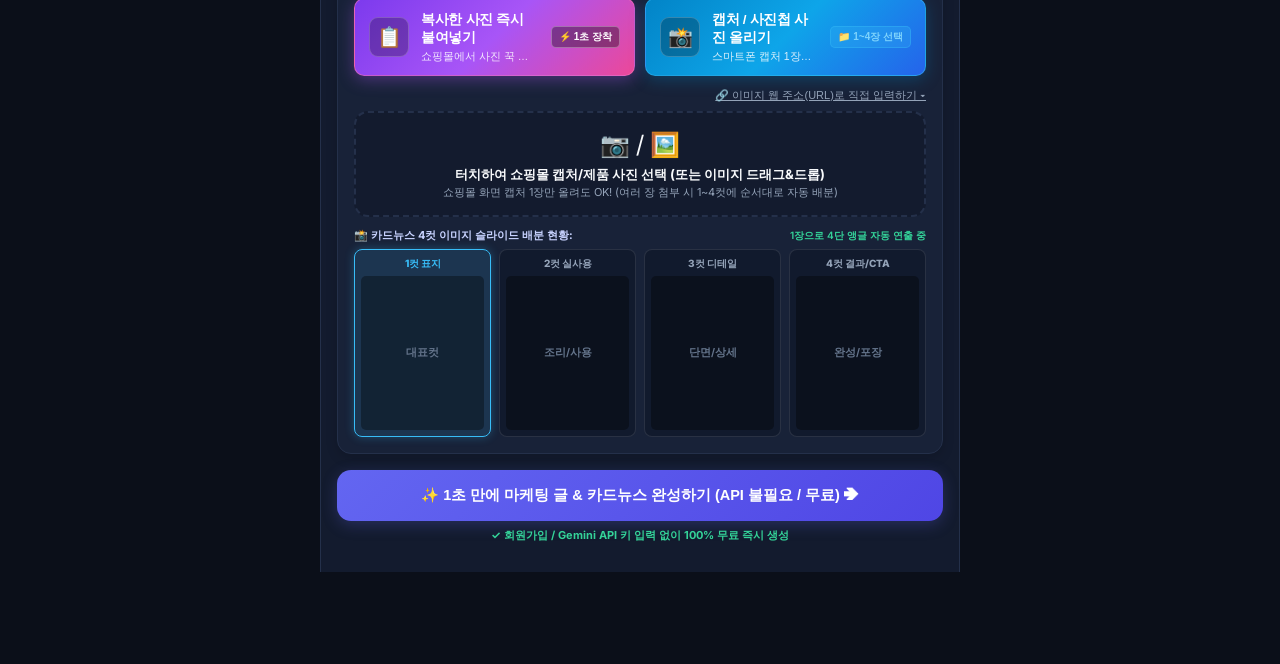
==== commit 611cea16: "ViralMaker v4.1: 오늘의집/쿠팡 스마트 링크 & 모바일 1초 붙여넣기 퍼펙트 연동 (20261001_125941)" ====
--- a/viralmaker_portable.html
+++ b/viralmaker_portable.html
@@ -2919,10 +2919,10 @@
     <div style="background: linear-gradient(90deg, rgba(16, 185, 129, 0.18), rgba(99, 102, 241, 0.18)); border-bottom: 1px solid rgba(16, 185, 129, 0.35); padding: 7px 14px; font-size: 11.5px; color: #34d399; display: flex; justify-content: space-between; align-items: center; gap: 8px;">
       <div style="display: flex; align-items: center; gap: 6px;">
         <span style="display: inline-block; width: 8px; height: 8px; border-radius: 50%; background: #10B981; box-shadow: 0 0 8px #10B981;"></span>
-        <span><strong>v4.0 실전 쇼핑몰 1초 캡처&amp;복사 스튜디오 (이미지 갯수-결과물 100% 자동 연동)</strong></span>
+        <span><strong>v4.1 오늘의집/쿠팡 퍼펙트 연동 &amp; 가변 N컷 스튜디오</strong></span>
       </div>
-      <button type="button" id="btn-force-refresh" onclick="window.location.replace(window.location.origin + window.location.pathname + '?v=4.0_' + Date.now());" style="background: rgba(16, 185, 129, 0.18); border: 1px solid #10b981; color: #34d399; border-radius: 6px; padding: 4px 10px; font-size: 11px; font-weight: 800; cursor: pointer; display: flex; align-items: center; gap: 4px; white-space: nowrap;">
-        <span>🔄</span> <span>강력 새로고침</span>
+      <button type="button" id="btn-force-refresh" style="background: rgba(16, 185, 129, 0.18); border: 1px solid #10b981; color: #34d399; border-radius: 6px; padding: 4px 10px; font-size: 11px; font-weight: 800; cursor: pointer; display: flex; align-items: center; gap: 4px; white-space: nowrap;">
+        <span>🔄</span> <span>v4.1 강력 새로고침</span>
       </button>
     </div>
 
@@ -12093,10 +12093,33 @@
   const btnClosePwaModal = document.getElementById('btn-close-pwa-modal');
   const btnTriggerPwaInstall = document.getElementById('btn-trigger-pwa-install');
 
-  // Service Worker 등록
+  // 🔄 최신 버전 강제 새로고침 & 캐시 완전 소거 버튼
+  const btnForceRefresh = document.getElementById('btn-force-refresh');
+  if (btnForceRefresh) {
+    btnForceRefresh.addEventListener('click', async () => {
+      btnForceRefresh.innerHTML = '<span>⏳</span> <span>캐시 삭제 중...</span>';
+      try {
+        if ('caches' in window) {
+          const keys = await caches.keys();
+          await Promise.all(keys.map(k => caches.delete(k)));
+        }
+        if ('serviceWorker' in navigator) {
+          const registrations = await navigator.serviceWorker.getRegistrations();
+          for (const reg of registrations) {
+            await reg.unregister();
+          }
+        }
+      } catch (e) {}
+      const freshTime = Date.now();
+      window.location.replace(window.location.origin + window.location.pathname + '?v=4.1_' + freshTime);
+    });
+  }
+
+  // Service Worker 등록 & 최신 버전 갱신 체크
   if ('serviceWorker' in navigator) {
     window.addEventListener('load', () => {
       navigator.serviceWorker.register('sw.js').then((reg) => {
+        try { reg.update(); } catch (e) {}
         console.log('ViralMaker PWA Service Worker Registered:', reg.scope);
       }).catch((err) => {
         console.warn('PWA Service Worker registration failed:', err);
